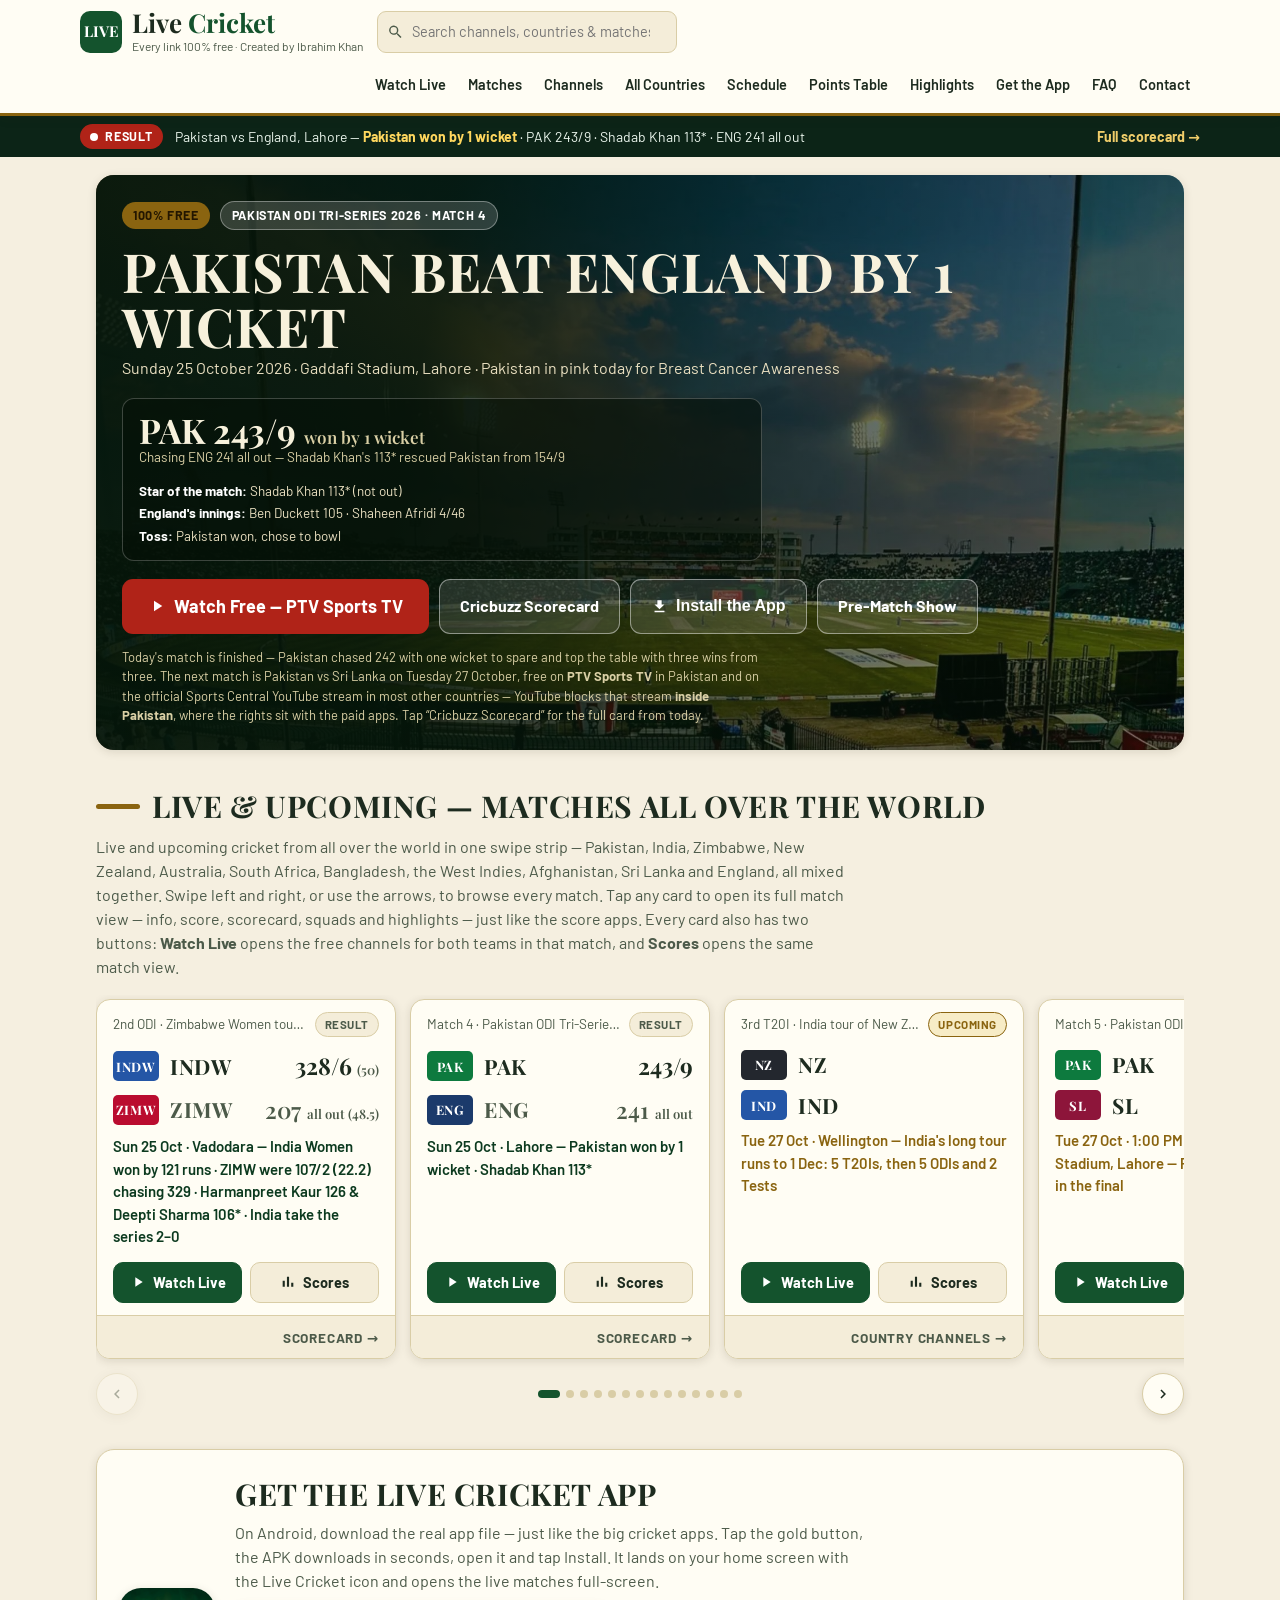
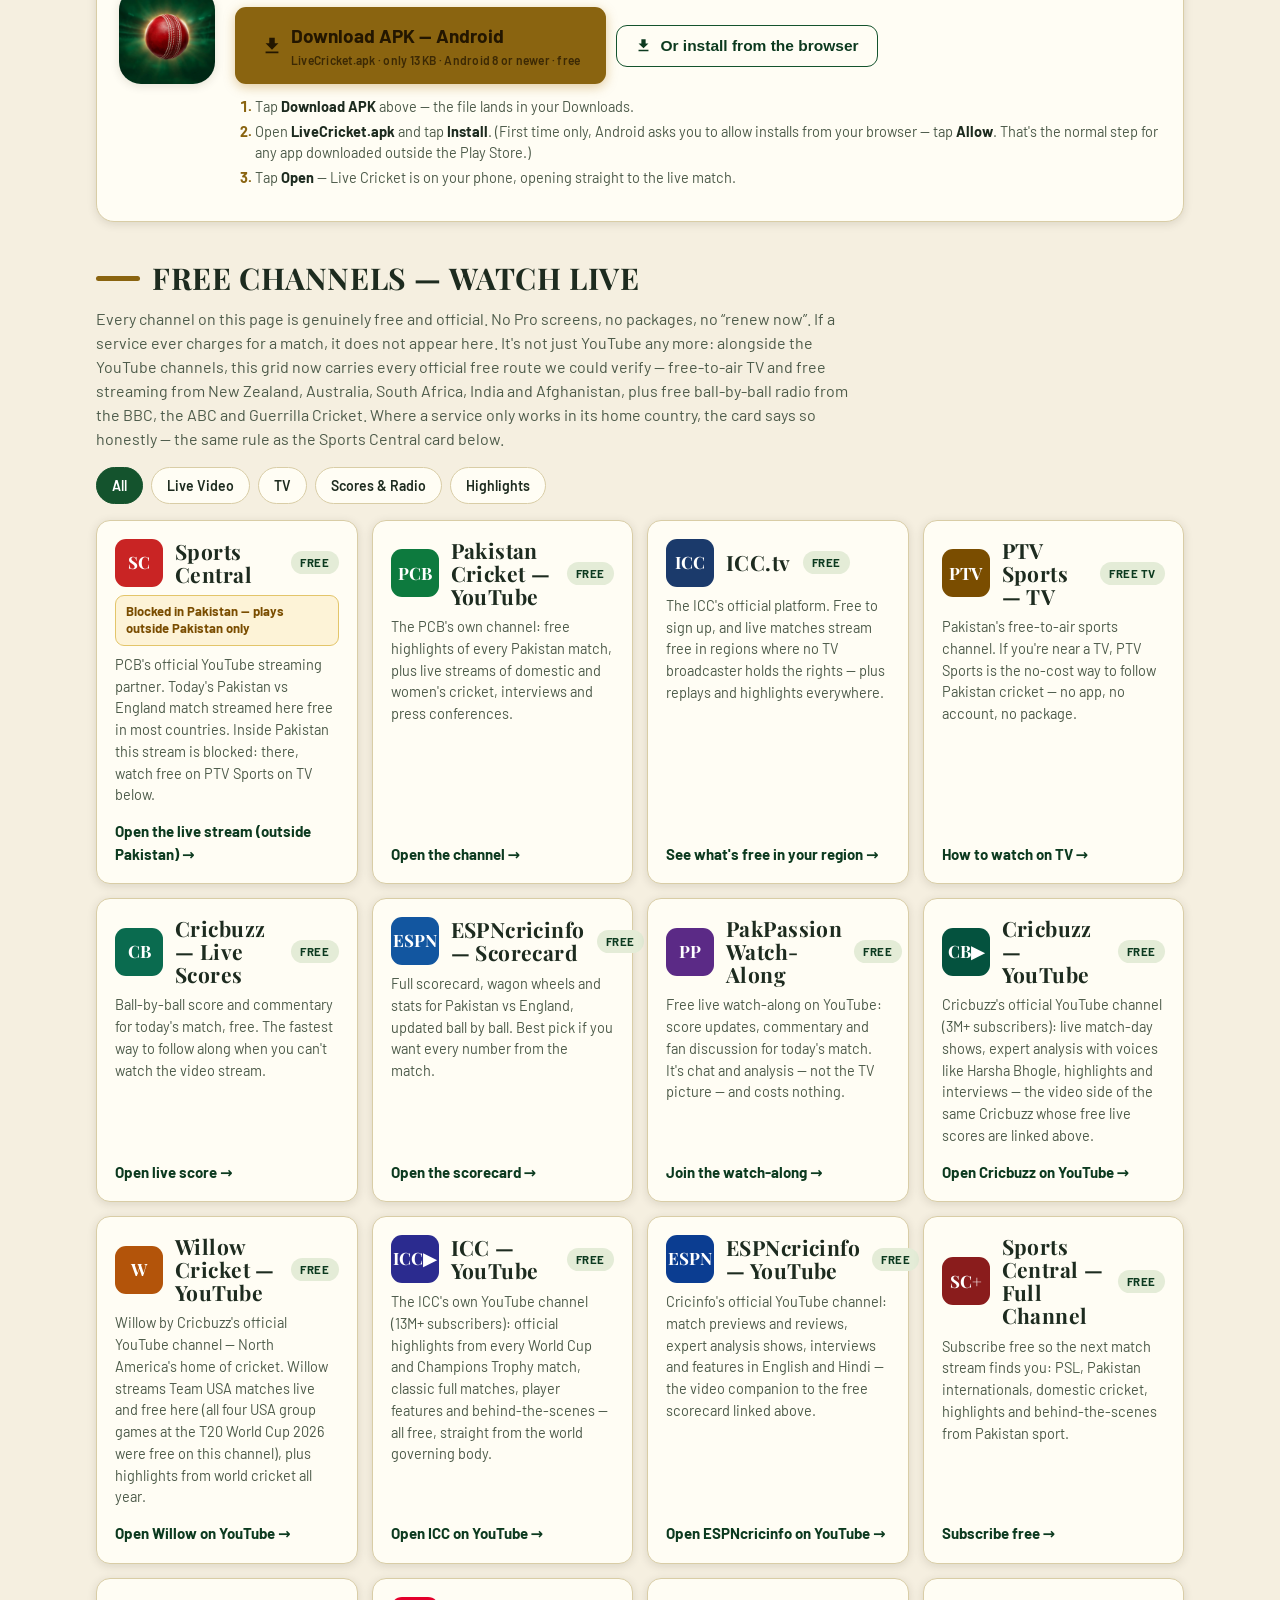
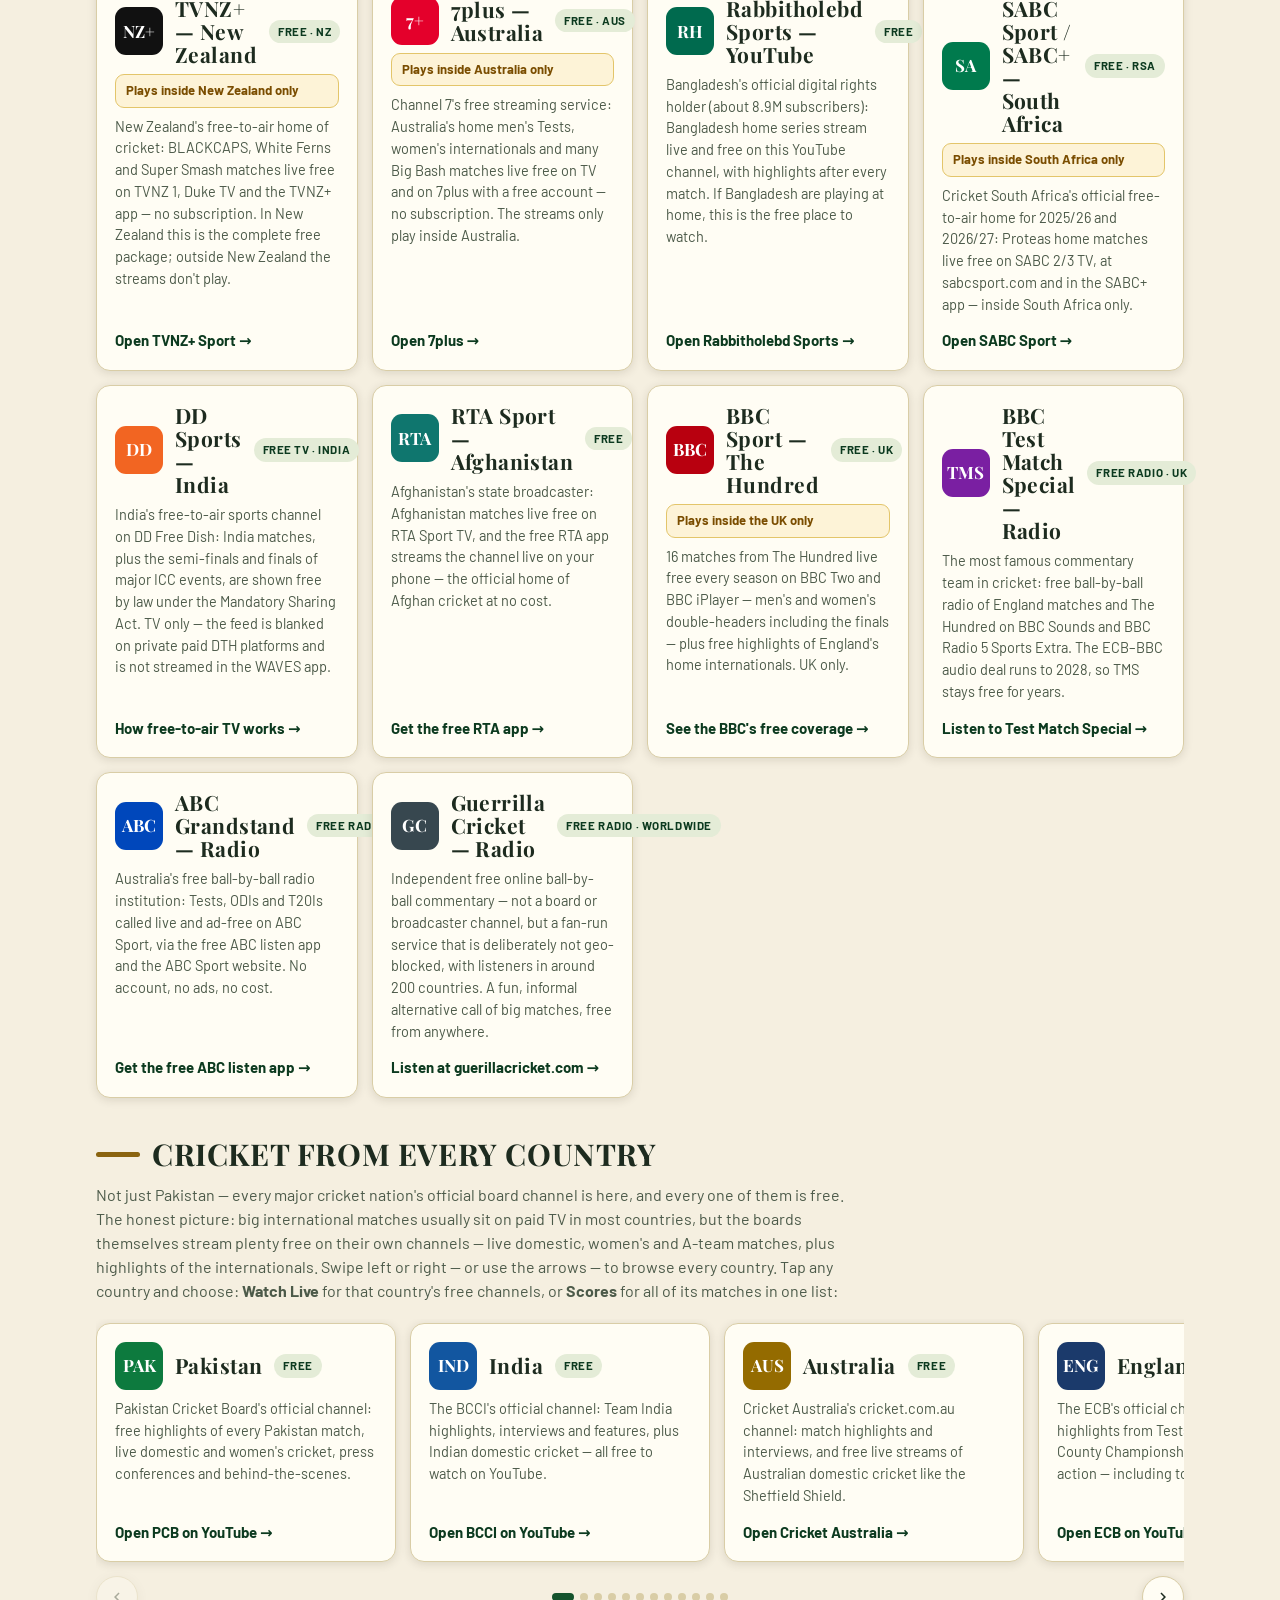
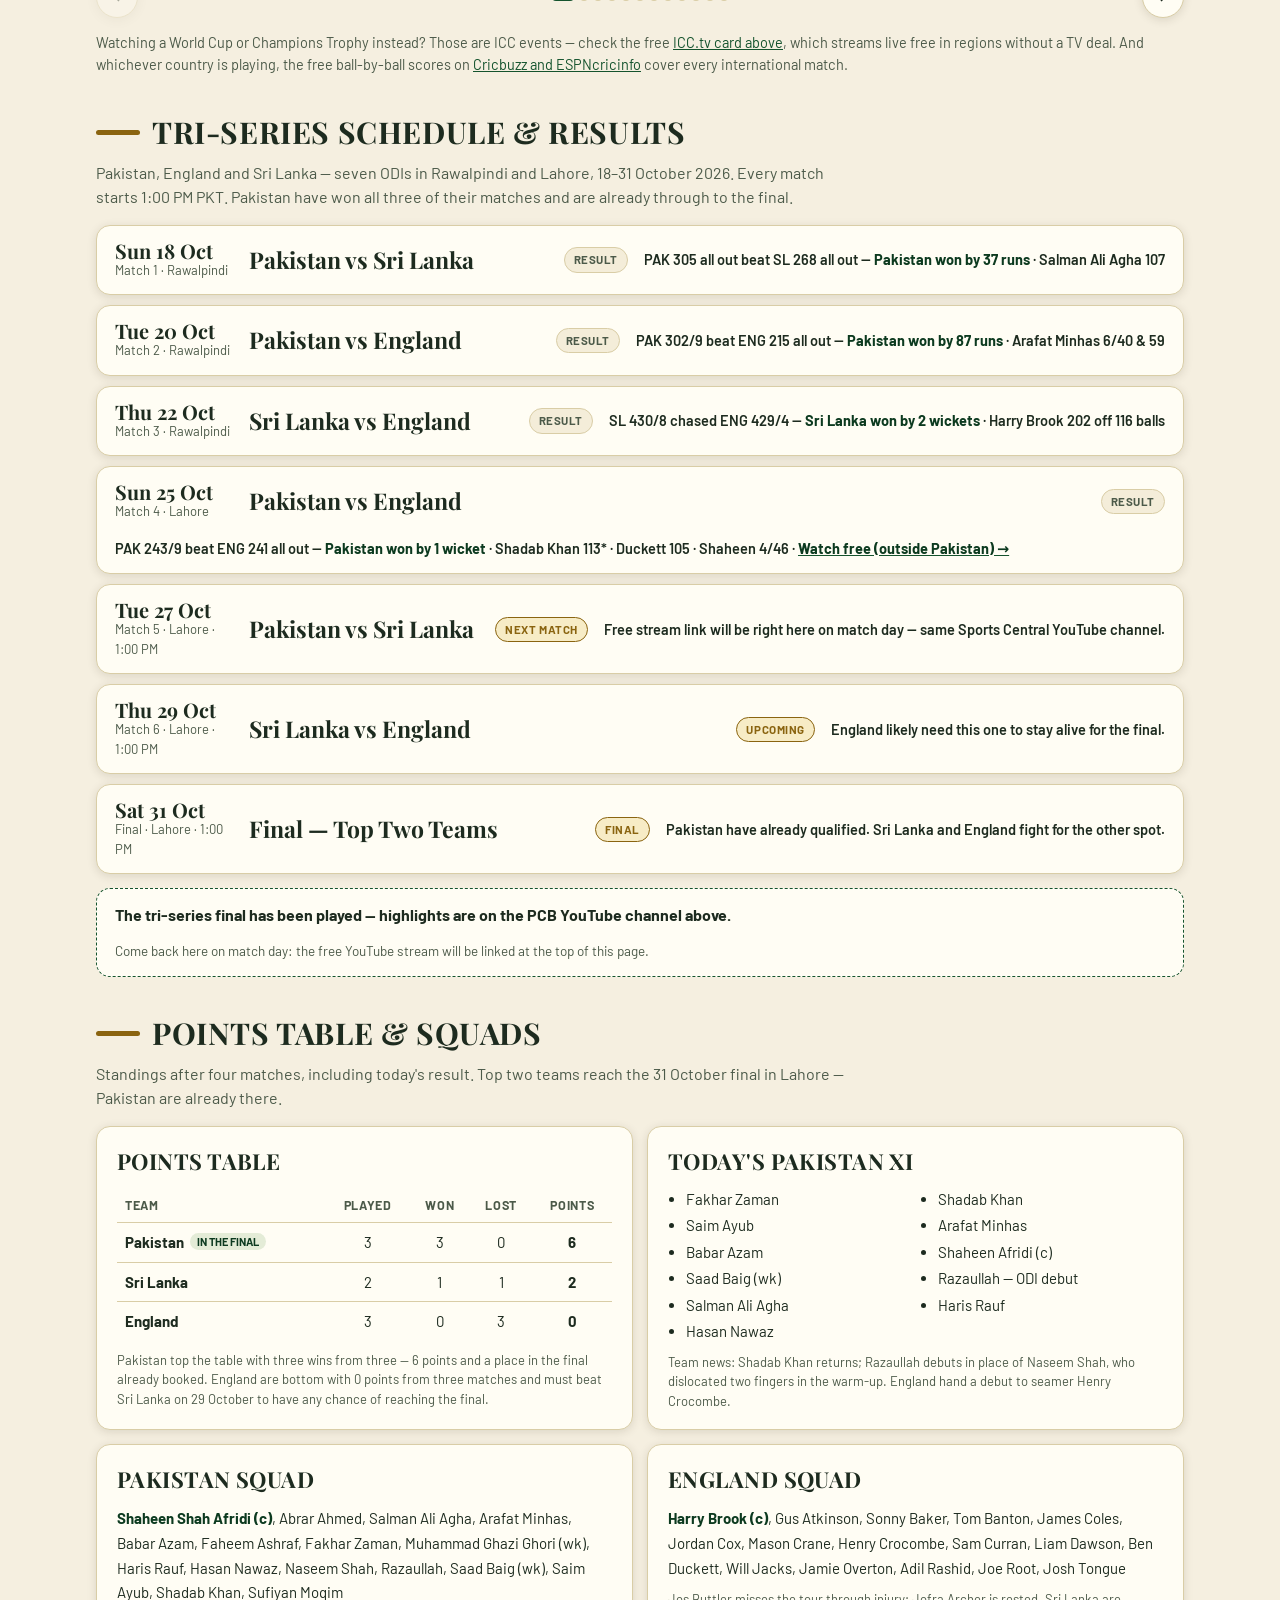
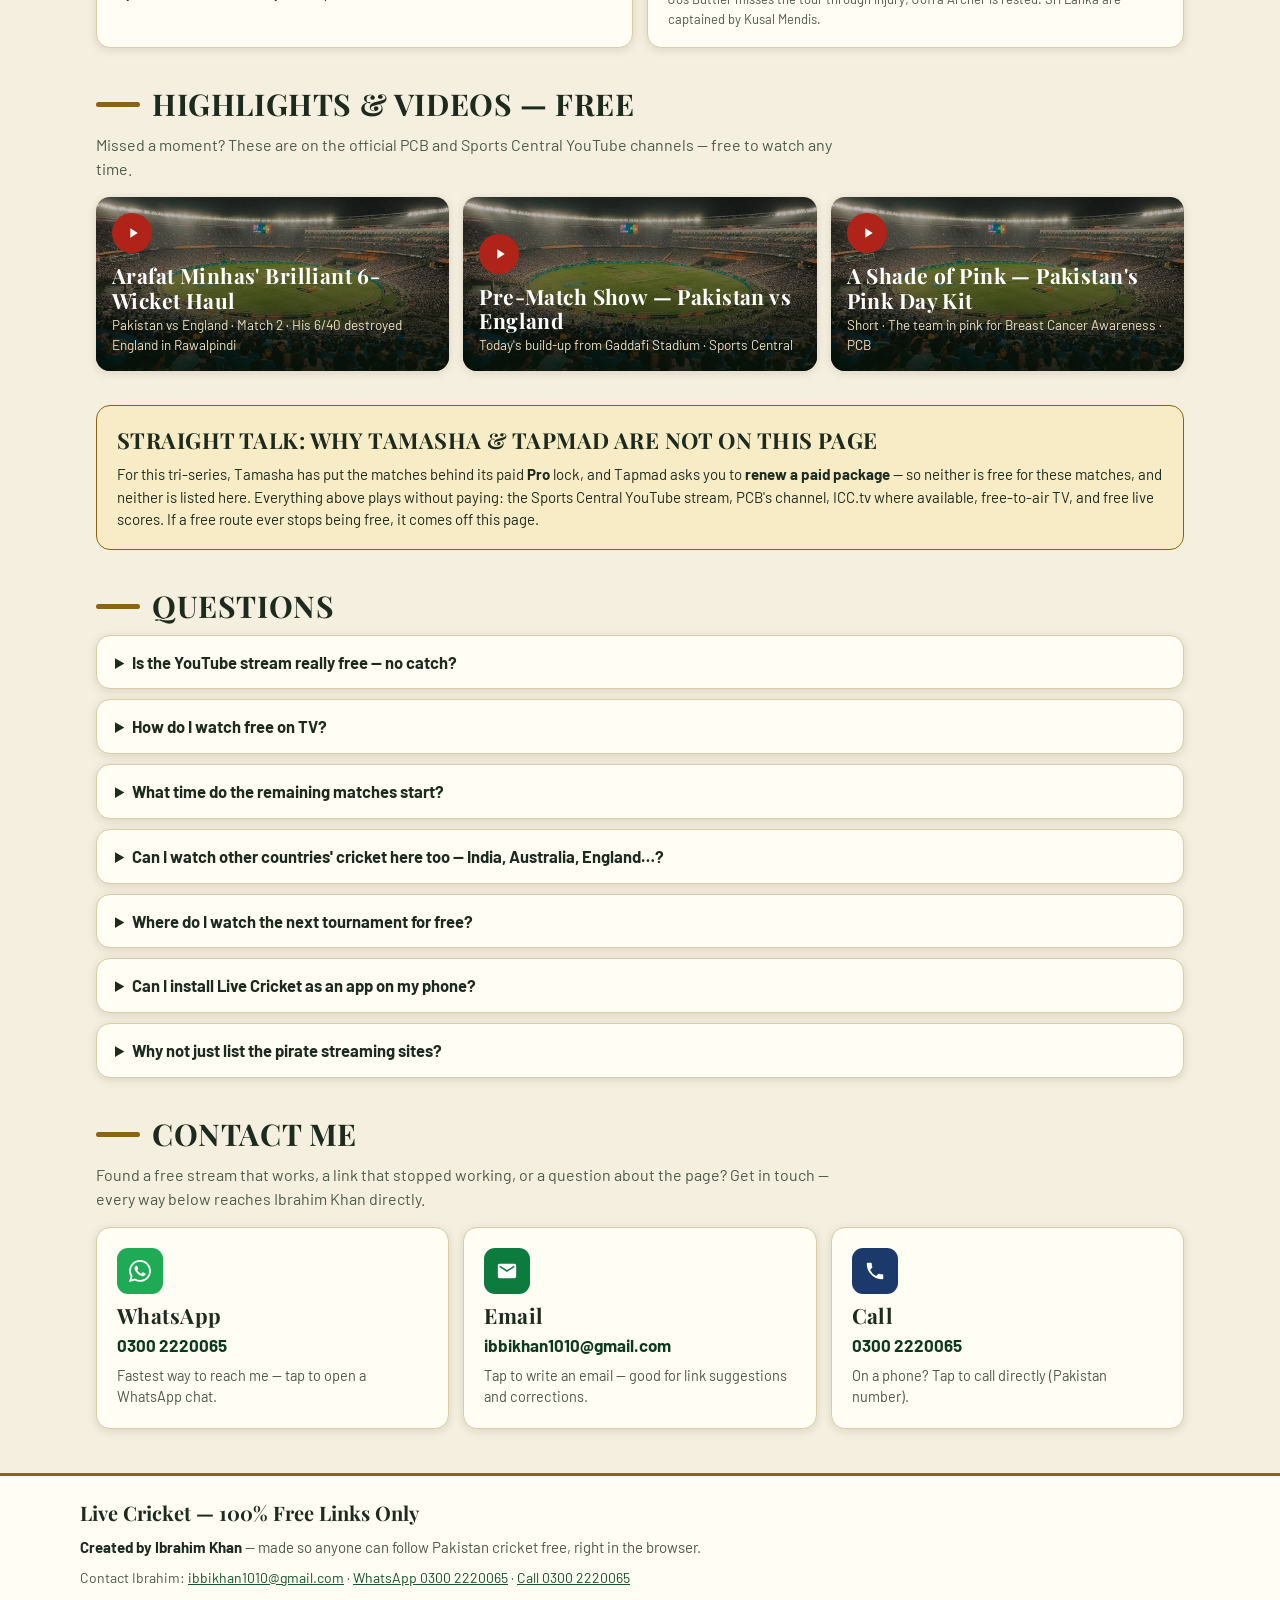
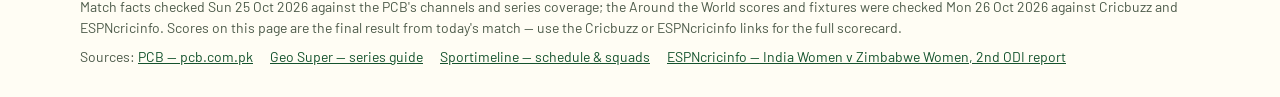
==== cricpk-style-free-cricket/index.html @ 0e11022e "Live Cricket: Watch Live + Scores buttons on every match card" ====
<!doctype html>
<html lang="en">
  <head>
    <meta charset="utf-8" />
    <meta name="viewport" content="width=device-width, initial-scale=1, viewport-fit=cover" />
    <meta name="color-scheme" content="light dark" />
    <meta name="description" content="Free cricket in your browser: today's Pakistan vs England live stream links, free channels for every cricket country, schedule, points table and squads — no paid apps, no Pro locks." />
    <meta property="og:title" content="Live Cricket — 100% Free Links" />
    <meta property="og:description" content="Pakistan beat England by 1 wicket: result, points table, free official stream links and highlights. Works in any browser." />
    <meta property="og:type" content="website" />
    <link rel="icon" href="[data-uri]" />
    <link rel="manifest" href="[data-uri]" />
    <meta name="theme-color" content="#14532d" />
    <meta name="mobile-web-app-capable" content="yes" />
    <meta name="apple-mobile-web-app-capable" content="yes" />
    <meta name="apple-mobile-web-app-status-bar-style" content="black-translucent" />
    <meta name="apple-mobile-web-app-title" content="Live Cricket" />
    <link rel="apple-touch-icon" href="[data-uri]" />
    <title>Live Cricket — Free Live Matches, Channels & Schedule</title>
    <script>
      /* Already inside the app? The Live Cricket APK is an Android WebView
         (its user agent carries the "; wv)" marker) and the browser install
         opens in standalone display mode. Either way the visitor already has
         the app, so flag it before first paint: the CSS below then never
         shows them the Download APK / Install options again. */
      (function () {
        var ua = window.navigator.userAgent || '';
        var standalone = (window.matchMedia && window.matchMedia('(display-mode: standalone)').matches) || window.navigator.standalone === true;
        if (standalone || /;\s*wv\)/.test(ua)) document.documentElement.classList.add('in-app');
      })();
    </script>
    <link rel="preconnect" href="https://fonts.googleapis.com" />
    <link rel="preconnect" href="https://fonts.gstatic.com" crossorigin />
    <link href="https://fonts.googleapis.com/css2?family=Playfair+Display:ital,wght@0,600;0,700;0,800;1,600&family=Barlow:wght@400;500;600;700&display=swap" rel="stylesheet" />
    <style>
      :root {
        color-scheme: light;
        --bg: #f5efe0;
        --bg2: #ede3cb;
        --surface: #fffdf4;
        --surface2: #f4edd9;
        --ink: #1d2b1f;
        --ink2: #4c5a49;
        --line: #d9cda6;
        --green: #14532d;
        --green-deep: #0c3a1f;
        --green-soft: #e4ecd7;
        --gold: #8a6410;
        --gold-soft: #f7ecc6;
        --red: #b02318;
        --red-soft: #f9e3dd;
        --hero-ink: #f7f1dc;
        --shadow: 0 2px 10px rgba(46, 38, 14, .13);
        --radius: 14px;
      }
      @media (prefers-color-scheme: dark) {
        :root {
          color-scheme: dark;
          --bg: #07130b;
          --bg2: #091a0f;
          --surface: #0f2317;
          --surface2: #14301e;
          --ink: #f0ead0;
          --ink2: #bcc3a2;
          --line: #2c4a32;
          --green: #58b06f;
          --green-deep: #3d8a52;
          --green-soft: #173a24;
          --gold: #e6bc45;
          --gold-soft: #3a2f10;
          --red: #ff7a6b;
          --red-soft: #3d1a14;
          --shadow: 0 2px 12px rgba(0, 0, 0, .45);
        }
      }
      * { box-sizing: border-box; }
      html { scroll-behavior: smooth; }
      @media (prefers-reduced-motion: reduce) {
        html { scroll-behavior: auto; }
        .live-dot { animation: none !important; }
      }
      body {
        margin: 0;
        background: var(--bg);
        color: var(--ink);
        font-family: "Barlow", system-ui, sans-serif;
        font-size: 16px;
        line-height: 1.5;
      }
      a { color: var(--green); }
      h1, h2, h3, .cond { font-family: "Playfair Display", Georgia, serif; letter-spacing: .02em; }
      .wrap { max-width: 1120px; margin: 0 auto; padding: 0 16px; }

      /* ---------- header ---------- */
      header.site {
        position: sticky; top: 0; z-index: 50;
        background: var(--surface);
        border-bottom: 3px solid var(--gold);
        box-shadow: var(--shadow);
      }
      .site-row { display: flex; align-items: center; gap: 14px; padding: 10px 0; flex-wrap: wrap; }
      .brand { display: flex; align-items: center; gap: 10px; text-decoration: none; color: var(--ink); }
      .brand-badge {
        width: 42px; height: 42px; border-radius: 10px; flex: none;
        background: var(--green); color: #fff;
        display: grid; place-items: center;
        font-family: "Playfair Display", Georgia, serif; font-weight: 700; font-size: 15px; line-height: 1;
        text-align: center;
      }
      .brand-name { font-family: "Playfair Display", Georgia, serif; font-weight: 700; font-size: 26px; line-height: 1; }
      .brand-name em { font-style: normal; color: var(--green); }
      .brand-tag { font-size: 12px; color: var(--ink2); line-height: 1.2; }
      nav.main { display: flex; gap: 2px; flex-wrap: wrap; margin-left: auto; }
      nav.main a {
        color: var(--ink); text-decoration: none; font-weight: 600; font-size: 14.5px;
        padding: 7px 10px; border-radius: 8px;
      }
      nav.main a:hover { background: var(--green-soft); color: var(--green-deep); }
      @media (prefers-color-scheme: dark) { nav.main a:hover { color: var(--green); } }
      .searchbox { position: relative; flex: 1 1 180px; max-width: 300px; }
      .searchbox input {
        width: 100%; padding: 9px 12px 9px 34px; border-radius: 9px;
        border: 1.5px solid var(--line); background: var(--surface2); color: var(--ink);
        font: inherit; font-size: 14.5px;
      }
      .searchbox input:focus { outline: 2px solid var(--green); outline-offset: 1px; }
      .searchbox svg { position: absolute; left: 10px; top: 50%; transform: translateY(-50%); width: 17px; height: 17px; fill: var(--ink2); }

      /* ---------- live ticker ---------- */
      .ticker { background: #0c2417; color: #eaf5ec; }
      @media (prefers-color-scheme: dark) { .ticker { background: #060d07; border-bottom: 1px solid var(--line); } }
      .ticker-row { display: flex; align-items: center; gap: 12px; padding: 8px 0; font-size: 14px; flex-wrap: wrap; }
      .live-pill {
        display: inline-flex; align-items: center; gap: 7px; flex: none;
        background: var(--red); color: #fff; font-weight: 700; font-size: 12.5px;
        padding: 3px 10px; border-radius: 999px; letter-spacing: .06em;
      }
      .live-dot { width: 8px; height: 8px; border-radius: 50%; background: #fff; animation: pulse 1.4s infinite; }
      @keyframes pulse { 0%, 100% { opacity: 1; } 50% { opacity: .25; } }
      .ticker strong { color: #ffd75e; font-weight: 700; }
      .ticker a { color: #f0cd6a; font-weight: 700; text-decoration: none; margin-left: auto; white-space: nowrap; }
      .ticker a:hover { text-decoration: underline; }

      /* ---------- hero match centre ---------- */
      .hero {
        margin-top: 18px; border-radius: 18px; overflow: hidden; position: relative;
        background: #0d2013 url("[data-uri]") center 38% / cover no-repeat;
        color: var(--hero-ink); box-shadow: var(--shadow);
      }
      .hero::before {
        content: ""; position: absolute; inset: 0;
        background: linear-gradient(100deg, rgba(5, 22, 10, .93) 30%, rgba(5, 22, 10, .62) 62%, rgba(5, 22, 10, .38));
      }
      .hero-in { position: relative; padding: 26px 26px 24px; }
      .hero-top { display: flex; gap: 10px; align-items: center; flex-wrap: wrap; }
      .chip {
        display: inline-flex; align-items: center; gap: 6px;
        font-size: 12.5px; font-weight: 700; letter-spacing: .05em; text-transform: uppercase;
        padding: 4px 11px; border-radius: 999px;
      }
      .chip-free { background: var(--gold); color: #231600; }
      .chip-series { background: rgba(255,255,255,.16); color: #fff; border: 1px solid rgba(255,255,255,.35); }
      .hero h1 { font-size: clamp(34px, 6vw, 54px); font-weight: 700; margin: 14px 0 2px; line-height: 1.02; text-transform: uppercase; }
      .hero-sub { color: #e9dfc0; font-size: 16px; margin: 0 0 18px; }
      .scoreboard {
        display: flex; gap: 14px; flex-wrap: wrap; align-items: stretch;
        background: rgba(4, 16, 7, .55); border: 1px solid rgba(255,255,255,.22);
        border-radius: 12px; padding: 14px 16px; max-width: 640px;
      }
      .score-main { font-family: "Playfair Display", Georgia, serif; font-size: 34px; font-weight: 700; line-height: 1; }
      .score-main small { font-size: 17px; color: #d9cfa5; font-weight: 600; }
      .score-meta { font-size: 13.5px; color: #e9dfc0; display: grid; gap: 2px; align-content: center; }
      .score-meta b { color: #fff; }
      .hero-actions { display: flex; gap: 10px; flex-wrap: wrap; margin-top: 18px; }
      .btn {
        display: inline-flex; align-items: center; gap: 8px;
        font-weight: 700; font-size: 16px; text-decoration: none;
        padding: 12px 20px; border-radius: 11px; border: 0; cursor: pointer;
      }
      .btn-watch { background: var(--red); color: #fff; font-size: 18px; padding: 14px 26px; }
      .btn-watch:hover { background: #a81c1c; }
      .btn-ghost { background: rgba(255,255,255,.12); color: #fff; border: 1.5px solid rgba(255,255,255,.45); }
      .btn-ghost:hover { background: rgba(255,255,255,.22); }
      .hero-note { margin: 14px 0 0; font-size: 13px; color: #d9cfa5; max-width: 640px; }

      /* ---------- install the app ---------- */
      .app-card {
        background: var(--surface); border: 1px solid var(--line); border-radius: 18px;
        box-shadow: var(--shadow); padding: 22px; display: flex; gap: 20px; align-items: center; flex-wrap: wrap;
      }
      .app-icon { width: 96px; height: 96px; border-radius: 22px; flex: none; box-shadow: var(--shadow); }
      .app-body { flex: 1 1 320px; min-width: 0; }
      .app-body h2 { font-size: 30px; font-weight: 700; margin: 0 0 4px; text-transform: uppercase; }
      .app-body p { margin: 0 0 14px; color: var(--ink2); max-width: 640px; }
      .btn-install { background: var(--green); color: #fff; font-size: 17px; }
      .btn-install:hover { background: var(--green-deep); }
      .app-actions { display: flex; gap: 10px; flex-wrap: wrap; align-items: center; }
      .btn-apk {
        background: var(--gold); color: #231600; font-size: 19px; padding: 15px 26px;
        box-shadow: 0 3px 12px rgba(168, 110, 0, .35);
      }
      .btn-apk:hover { background: #c07f00; }
      .btn-apk .apk-meta { display: block; font-size: 12px; font-weight: 600; letter-spacing: .02em; opacity: .75; }
      .apk-body .app-actions { margin-top: 2px; }
      .apk-steps { margin: 12px 0 0; padding-left: 20px; color: var(--ink2); font-size: 14.5px; display: grid; gap: 3px; }
      .apk-steps li::marker { color: var(--gold); font-weight: 700; }
      .apk-steps b { color: var(--ink); }
      .btn-apk-outline {
        background: transparent; color: var(--green-deep); border: 1.5px solid var(--green);
        font-size: 15.5px; padding: 11px 18px;
      }
      @media (prefers-color-scheme: dark) { .btn-apk-outline { color: var(--green); } }
      .btn-apk-outline:hover { background: var(--green-soft); }
      .app-hint { flex-basis: 100%; margin: 2px 0 0; font-size: 14.5px; color: var(--ink2); }
      .app-hint b { color: var(--ink); }

      /* ---------- already in the app: hide every download / install option ---------- */
      html.in-app #app,
      html.in-app [data-install-trigger],
      html.in-app nav.main a[href="#app"] { display: none !important; }

      /* ---------- sections ---------- */
      section.block { margin-top: 34px; }
      .sec-head { display: flex; align-items: baseline; gap: 12px; flex-wrap: wrap; margin-bottom: 6px; }
      .sec-head h2 { font-size: 30px; font-weight: 700; margin: 0; text-transform: uppercase; }
      .sec-head .bar { width: 44px; height: 5px; border-radius: 3px; background: var(--gold); align-self: center; }
      .sec-sub { color: var(--ink2); margin: 0 0 16px; max-width: 760px; }

      /* ---------- filter chips ---------- */
      .filters { display: flex; gap: 8px; flex-wrap: wrap; margin-bottom: 16px; }
      .fchip {
        font: inherit; font-weight: 600; font-size: 14px; cursor: pointer;
        padding: 7px 15px; border-radius: 999px;
        border: 1.5px solid var(--line); background: var(--surface); color: var(--ink);
      }
      .fchip[aria-pressed="true"] { background: var(--green); border-color: var(--green); color: #fff; }

      /* ---------- channel grid ---------- */
      .grid { display: grid; grid-template-columns: repeat(auto-fill, minmax(250px, 1fr)); gap: 14px; }
      .card {
        background: var(--surface); border: 1px solid var(--line); border-radius: var(--radius);
        padding: 18px; display: flex; flex-direction: column; gap: 8px; box-shadow: var(--shadow);
      }
      .card-top { display: flex; align-items: center; gap: 12px; }
      .logo-tile {
        width: 48px; height: 48px; border-radius: 11px; flex: none;
        display: grid; place-items: center; color: #fff;
        font-family: "Playfair Display", Georgia, serif; font-weight: 700; font-size: 17px;
      }
      .card h3 { margin: 0; font-size: 21px; font-weight: 700; line-height: 1.1; }
      .card p { margin: 0; color: var(--ink2); font-size: 14.5px; flex: 1; }
      .tag {
        font-size: 11.5px; font-weight: 700; letter-spacing: .05em; text-transform: uppercase;
        padding: 3px 9px; border-radius: 999px; white-space: nowrap;
      }
      .tag-free { background: var(--green-soft); color: var(--green-deep); }
      @media (prefers-color-scheme: dark) { .tag-free { color: var(--green); } }
      .tag-live { background: var(--red-soft); color: var(--red); }
      .blocked-note {
        display: block; font-size: 13px; font-weight: 700; line-height: 1.35;
        background: #fdf3d7; color: #7a4d00; border: 1px solid #e3c56a;
        border-radius: 9px; padding: 7px 10px;
      }
      @media (prefers-color-scheme: dark) {
        .blocked-note { background: #3a2c05; color: #f0cf7a; border-color: #7a5f16; }
      }
      #ptv-tv { scroll-margin-top: 96px; }
      .card .go {
        margin-top: 6px; display: inline-flex; align-items: center; gap: 7px;
        font-weight: 700; font-size: 15px; text-decoration: none; color: var(--green-deep);
      }
      @media (prefers-color-scheme: dark) { .card .go { color: var(--green); } }
      .card .go:hover { text-decoration: underline; }
      .no-results { display: none; color: var(--ink2); padding: 18px 4px; }

      /* ---------- country rail: swipe left / right ---------- */
      .rail {
        display: flex; gap: 14px; overflow-x: auto; scroll-snap-type: x mandatory;
        padding: 4px 2px 12px; scrollbar-width: thin; scrollbar-color: var(--green) transparent;
        -webkit-overflow-scrolling: touch;
      }
      .rail:focus-visible { outline: 2px solid var(--green); outline-offset: 2px; }
      .rail::-webkit-scrollbar { height: 6px; }
      .rail::-webkit-scrollbar-thumb { background: var(--green); border-radius: 3px; }
      .rail::-webkit-scrollbar-track { background: transparent; }
      .rail .card { flex: 0 0 min(300px, 84vw); scroll-snap-align: start; }
      .rail-nav { display: flex; align-items: center; justify-content: space-between; gap: 12px; margin-top: 2px; }
      .rail-btn {
        width: 42px; height: 42px; border-radius: 50%; border: 1.5px solid var(--line);
        background: var(--surface); color: var(--ink); cursor: pointer; display: grid; place-items: center;
        box-shadow: var(--shadow); flex: none; padding: 0;
      }
      .rail-btn:hover { border-color: var(--green); color: var(--green-deep); }
      @media (prefers-color-scheme: dark) { .rail-btn:hover { color: var(--green); } }
      .rail-btn svg { width: 18px; height: 18px; fill: currentColor; }
      .rail-btn:disabled { opacity: .35; cursor: default; }
      .rail-dots { display: flex; gap: 6px; flex-wrap: wrap; justify-content: center; }
      .rail-dot {
        width: 8px; height: 8px; border-radius: 99px; border: 0; padding: 0;
        background: var(--line); cursor: pointer; transition: width .2s ease, background .2s ease;
      }
      .rail-dot.active { background: var(--green); width: 22px; }
      @media (prefers-reduced-motion: reduce) { .rail-dot { transition: none; } }
      .rail-subhead { display: flex; align-items: center; gap: 10px; margin: 28px 0 2px; }
      .rail-subhead .bar { width: 30px; height: 4px; border-radius: 3px; background: var(--gold); flex: none; }
      .rail-subhead h3 { margin: 0; font-size: 23px; font-weight: 700; text-transform: uppercase; }
      .rail-sub { color: var(--ink2); margin: 0 0 10px; max-width: 760px; font-size: 15px; }

      /* ---------- match cards (score-app style, inside the swipe rail) ---------- */
      .mcard { padding: 0; overflow: hidden; gap: 0; }
      .mc-head { display: flex; align-items: center; gap: 8px; padding: 12px 16px 2px; }
      .mc-series { font-size: 13.5px; color: var(--ink2); white-space: nowrap; overflow: hidden; text-overflow: ellipsis; flex: 1; min-width: 0; }
      .mc-teams { display: grid; gap: 9px; padding: 10px 16px 2px; }
      .mc-row { display: flex; align-items: center; gap: 11px; }
      .mc-flag {
        width: 46px; height: 30px; border-radius: 5px; flex: none;
        display: grid; place-items: center; color: #fff;
        font-family: "Playfair Display", Georgia, serif; font-weight: 700; font-size: 13px; letter-spacing: .05em;
      }
      .mc-code { font-family: "Playfair Display", Georgia, serif; font-weight: 700; font-size: 21px; letter-spacing: .03em; }
      .mc-score { margin-left: auto; font-family: "Playfair Display", Georgia, serif; font-weight: 700; font-size: 23px; white-space: nowrap; }
      .mc-score small { font-size: 13px; font-weight: 600; color: var(--ink2); }
      .mc-row.dim { color: var(--ink2); }
      .mc-row.dim .mc-score { font-weight: 600; }
      .mcard .mc-status { padding: 6px 16px 12px; font-weight: 600; font-size: 15px; color: var(--green-deep); }
      @media (prefers-color-scheme: dark) { .mcard .mc-status { color: var(--green); } }
      .mcard .mc-status.soon { color: var(--gold); }
      .mc-foot { background: var(--surface2); border-top: 1px solid var(--line); padding: 9px 16px; text-align: right; }
      .mc-foot a { font-weight: 700; font-size: 13.5px; letter-spacing: .06em; text-transform: uppercase; text-decoration: none; color: var(--ink2); }
      .mc-foot a:hover { color: var(--green-deep); text-decoration: underline; }
      @media (prefers-color-scheme: dark) { .mc-foot a:hover { color: var(--green); } }

      /* match card buttons: Watch Live / Scores on every card */
      .mc-actions { display: flex; gap: 8px; padding: 2px 16px 12px; margin-top: auto; }
      .mc-btn {
        flex: 1; display: inline-flex; align-items: center; justify-content: center; gap: 7px;
        font: inherit; font-weight: 700; font-size: 14.5px; cursor: pointer;
        padding: 9px 8px; border-radius: 10px;
      }
      .mc-btn svg { width: 16px; height: 16px; fill: currentColor; flex: none; }
      .mc-btn-watch { background: var(--green); border: 1.5px solid var(--green); color: #fff; }
      .mc-btn-watch:hover { background: var(--green-deep); border-color: var(--green-deep); }
      .mc-btn-scores { background: var(--surface2); border: 1.5px solid var(--line); color: var(--ink); }
      .mc-btn-scores:hover { border-color: var(--green); color: var(--green-deep); }
      @media (prefers-color-scheme: dark) { .mc-btn-scores:hover { color: var(--green); } }

      /* match Watch Live view: channels grouped by country */
      .mw-group-head {
        display: flex; align-items: center; gap: 10px;
        font-family: "Playfair Display", Georgia, serif; font-size: 21px; font-weight: 700;
        margin: 20px 0 10px;
      }

      /* ---------- match detail: tap a card, open the full match view ---------- */
      .rail .mcard { cursor: pointer; }
      .md-backdrop {
        position: fixed; inset: 0; z-index: 200;
        background: rgba(4, 14, 7, .55);
        display: flex; align-items: stretch; justify-content: center;
      }
      .md-backdrop[hidden] { display: none; }
      .md-sheet {
        background: var(--bg); color: var(--ink);
        width: 100%; max-width: 620px; height: 100%;
        display: flex; flex-direction: column;
        box-shadow: 0 0 40px rgba(0, 0, 0, .35);
      }
      @media (min-width: 700px) {
        .md-backdrop { align-items: center; padding: 22px 12px; }
        .md-sheet { height: auto; max-height: 100%; border-radius: 16px; overflow: hidden; }
      }
      .md-head {
        background: var(--green); color: #fff; flex: none;
        display: flex; align-items: center; gap: 10px; padding: 12px 14px;
        border-bottom: 3px solid var(--gold);
      }
      .md-back {
        width: 40px; height: 40px; border-radius: 50%; border: 0; flex: none;
        background: rgba(255, 255, 255, .14); color: #fff; cursor: pointer;
        display: grid; place-items: center; padding: 0;
      }
      .md-back:hover { background: rgba(255, 255, 255, .28); }
      .md-back svg { width: 20px; height: 20px; fill: #fff; }
      .md-titlebox { flex: 1; min-width: 0; }
      .md-title { font-family: "Playfair Display", Georgia, serif; font-weight: 700; font-size: 26px; line-height: 1; letter-spacing: .03em; }
      .md-subtitle { font-size: 13px; color: rgba(255, 255, 255, .85); white-space: nowrap; overflow: hidden; text-overflow: ellipsis; }
      .md-head .tag { background: rgba(255, 255, 255, .18); color: #fff; border: 1px solid rgba(255, 255, 255, .4); }
      .md-tabs {
        flex: none; display: flex; background: var(--green); color: #fff;
        padding: 0 2px; overflow-x: auto; scrollbar-width: none;
      }
      .md-tabs::-webkit-scrollbar { display: none; }
      .md-tab {
        flex: 1 0 auto; background: none; border: 0; cursor: pointer;
        color: rgba(255, 255, 255, .72); font: inherit; font-weight: 600; font-size: 11.5px;
        text-transform: uppercase; letter-spacing: 0;
        padding: 11px 3px 9px; border-bottom: 3px solid transparent; text-align: center;
      }
      .md-tab[aria-selected="true"] { color: #fff; border-bottom-color: #fff; }
      .md-body { overflow-y: auto; padding: 18px 18px 30px; -webkit-overflow-scrolling: touch; }
      .md-score { display: grid; gap: 12px; }
      .md-srow { display: flex; align-items: center; gap: 12px; }
      .md-srow .mc-code { font-size: 26px; }
      .md-srow .mc-score { font-size: 30px; }
      .md-srow.dim { color: var(--ink2); }
      .md-srow.dim .mc-score { font-weight: 600; }
      .md-result { font-weight: 700; font-size: 17px; color: var(--green-deep); margin: 12px 0 0; }
      @media (prefers-color-scheme: dark) { .md-result { color: var(--green); } }
      .md-result.soon { color: var(--gold); }
      .md-note { color: var(--ink2); font-size: 15px; margin: 10px 0 0; }
      .md-h { font-size: 13px; font-weight: 700; letter-spacing: .07em; text-transform: uppercase; color: var(--ink2); margin: 22px 0 8px; }
      .md-potm { display: flex; align-items: center; gap: 14px; background: var(--surface); border: 1px solid var(--line); border-radius: 12px; padding: 12px 14px; }
      .md-avatar { width: 52px; height: 52px; border-radius: 50%; flex: none; background: var(--green); color: #fff; display: grid; place-items: center; font-family: "Playfair Display", Georgia, serif; font-weight: 700; font-size: 20px; }
      .md-potm-name { font-weight: 700; font-size: 18px; line-height: 1.15; }
      .md-potm-line { color: var(--ink2); font-size: 14.5px; }
      table.md-info { width: 100%; border-collapse: collapse; font-size: 15.5px; background: var(--surface); border: 1px solid var(--line); border-radius: 12px; }
      table.md-info td { padding: 10px 14px; border-bottom: 1px solid var(--line); vertical-align: top; }
      table.md-info tr:last-child td { border-bottom: 0; }
      table.md-info td.k { color: var(--ink2); width: 104px; }
      table.md-info td.v { font-weight: 600; }
      .md-actions { display: flex; gap: 8px; flex-wrap: wrap; margin-top: 18px; }
      .md-act {
        display: inline-flex; align-items: center; gap: 7px; cursor: pointer;
        font: inherit; font-weight: 700; font-size: 14.5px; text-decoration: none;
        padding: 10px 15px; border-radius: 10px;
        background: var(--surface); color: var(--ink); border: 1.5px solid var(--line);
      }
      .md-act:hover { border-color: var(--green); color: var(--green-deep); }
      @media (prefers-color-scheme: dark) { .md-act:hover { color: var(--green); } }
      .md-act.primary { background: var(--green); border-color: var(--green); color: #fff; }
      .md-act.primary:hover { background: var(--green-deep); color: #fff; }
      .md-inn { background: var(--surface); border: 1px solid var(--line); border-radius: 12px; padding: 13px 15px; margin-bottom: 10px; }
      .md-inn-note { color: var(--ink2); font-size: 14.5px; margin-top: 5px; }
      .md-xi { display: grid; grid-template-columns: 1fr 1fr; background: var(--surface); border: 1px solid var(--line); border-radius: 12px; overflow: hidden; }
      .md-xi-col { padding: 12px 14px; min-width: 0; }
      .md-xi-col + .md-xi-col { border-left: 1px solid var(--line); }
      .md-xi-head { display: flex; align-items: center; gap: 8px; font-family: "Playfair Display", Georgia, serif; font-weight: 700; font-size: 19px; margin-bottom: 8px; }
      .md-xi ul { list-style: none; margin: 0; padding: 0; display: grid; gap: 9px; }
      .md-xi li { font-size: 14.5px; line-height: 1.25; font-weight: 600; }
      .md-xi li span { display: block; font-weight: 400; color: var(--ink2); font-size: 12.5px; }
      .md-squad-list { columns: 2; column-gap: 22px; margin: 0; padding-left: 18px; font-size: 15px; }
      @media (max-width: 480px) { .md-squad-list { columns: 1; } }
      .md-squad-list li { break-inside: avoid; margin-bottom: 4px; }
      .md-hl { display: flex; align-items: center; gap: 13px; background: var(--surface); border: 1px solid var(--line); border-radius: 12px; padding: 12px 14px; text-decoration: none; color: var(--ink); margin-bottom: 10px; }
      .md-hl:hover { border-color: var(--green); }
      .md-hl .play { width: 38px; height: 38px; border-radius: 50%; background: var(--red); display: grid; place-items: center; flex: none; }
      .md-hl .play svg { width: 15px; height: 15px; fill: #fff; margin-left: 2px; }
      .md-hl-t { font-weight: 700; font-size: 16px; line-height: 1.2; }
      .md-hl-s { color: var(--ink2); font-size: 13.5px; }

      /* ---------- country matches panel ---------- */
      #countryGrid .card { cursor: pointer; }
      .ct-item {
        display: block; width: 100%; text-align: left; cursor: pointer;
        font: inherit; color: var(--ink);
        background: var(--surface); border: 1px solid var(--line); border-radius: 12px;
        padding: 13px 15px; margin-bottom: 12px;
      }
      .ct-item:hover { border-color: var(--green); }
      .ct-item-head { display: flex; align-items: center; gap: 8px; margin-bottom: 9px; }
      .ct-item-head .mc-series { font-size: 14.5px; }
      .ct-item .md-score { gap: 9px; }
      .ct-item .md-srow .mc-code { font-size: 22px; }
      .ct-item .md-srow .mc-score { font-size: 25px; }
      .ct-item-status { font-weight: 600; font-size: 14.5px; color: var(--green-deep); margin: 9px 0 0; }
      @media (prefers-color-scheme: dark) { .ct-item-status { color: var(--green); } }
      .ct-item-status.soon { color: var(--gold); }

      /* country panel: two choices — Watch Live / Scores */
      .ct-choices {
        flex: none; display: flex; gap: 10px;
        background: var(--surface); border-bottom: 1px solid var(--line);
        padding: 12px 14px;
      }
      .ct-choice {
        flex: 1; display: inline-flex; align-items: center; justify-content: center; gap: 8px;
        font: inherit; font-weight: 700; font-size: 16px; cursor: pointer;
        padding: 12px 10px; border-radius: 12px;
        background: var(--surface2); color: var(--ink); border: 1.5px solid var(--line);
      }
      .ct-choice svg { width: 19px; height: 19px; fill: currentColor; flex: none; }
      .ct-choice[aria-pressed="true"] { background: var(--green); border-color: var(--green); color: #fff; }
      .ct-choice:hover { border-color: var(--green); }
      .ct-choice[aria-pressed="true"]:hover { background: var(--green-deep); }
      .ct-chan {
        display: block; text-decoration: none; color: var(--ink);
        background: var(--surface); border: 1px solid var(--line); border-radius: 12px;
        padding: 13px 15px; margin-bottom: 12px;
      }
      .ct-chan:hover { border-color: var(--green); }
      .ct-chan .card-top { margin-bottom: 6px; }
      .ct-chan .logo-tile { width: 42px; height: 42px; font-size: 15px; border-radius: 10px; }
      .ct-chan h4 { margin: 0; font-size: 18.5px; font-weight: 700; line-height: 1.15; flex: 1; min-width: 0; }
      .ct-chan p { margin: 0 0 7px; color: var(--ink2); font-size: 14.5px; line-height: 1.45; }
      .ct-chan .blocked-note { margin-bottom: 7px; }
      .ct-chan .go {
        display: inline-flex; align-items: center; gap: 7px;
        font-weight: 700; font-size: 15px; color: var(--green-deep);
      }
      @media (prefers-color-scheme: dark) { .ct-chan .go { color: var(--green); } }

      /* ---------- fixtures ---------- */
      .fixtures { display: grid; gap: 10px; }
      .fixture {
        background: var(--surface); border: 1px solid var(--line); border-radius: var(--radius);
        padding: 14px 18px; display: flex; align-items: center; gap: 16px; flex-wrap: wrap;
        box-shadow: var(--shadow);
      }
      .fixture .when { flex: none; width: 118px; }
      .fixture .when .d { font-family: "Playfair Display", Georgia, serif; font-weight: 700; font-size: 20px; line-height: 1.05; }
      .fixture .when .t { font-size: 13px; color: var(--ink2); }
      .fixture .teams { font-family: "Playfair Display", Georgia, serif; font-weight: 700; font-size: 23px; flex: 1 1 220px; line-height: 1.15; }
      .fixture .venue { font-size: 13.5px; color: var(--ink2); width: 100%; margin-top: -8px; }
      .fixture .result { font-size: 14.5px; font-weight: 600; }
      .fixture .result b { color: var(--green-deep); }
      @media (prefers-color-scheme: dark) { .fixture .result b { color: var(--green); } }
      .badge-today { background: var(--red); color: #fff; }
      .badge-done { background: var(--surface2); color: var(--ink2); border: 1px solid var(--line); }
      .badge-next { background: var(--gold-soft); color: var(--gold); border: 1px solid var(--gold); }
      .countdown {
        margin-top: 14px; background: var(--surface); border: 1.5px dashed var(--green);
        border-radius: var(--radius); padding: 14px 18px;
        display: flex; align-items: center; gap: 14px; flex-wrap: wrap;
      }
      .countdown .cd-label { font-weight: 700; }
      .countdown .cd-time { font-family: "Playfair Display", Georgia, serif; font-size: 30px; font-weight: 700; color: var(--green-deep); letter-spacing: .03em; }
      @media (prefers-color-scheme: dark) { .countdown .cd-time { color: var(--green); } }

      /* ---------- two-col panels ---------- */
      .cols { display: grid; grid-template-columns: 1fr 1fr; gap: 14px; }
      @media (max-width: 760px) { .cols { grid-template-columns: 1fr; } }
      .panel { background: var(--surface); border: 1px solid var(--line); border-radius: var(--radius); padding: 18px 20px; box-shadow: var(--shadow); }
      .panel h3 { margin: 0 0 10px; font-size: 22px; font-weight: 700; text-transform: uppercase; }
      table.pts { width: 100%; border-collapse: collapse; font-size: 15px; }
      table.pts th, table.pts td { padding: 8px 8px; text-align: left; border-bottom: 1px solid var(--line); }
      table.pts th { font-size: 12.5px; text-transform: uppercase; letter-spacing: .05em; color: var(--ink2); }
      table.pts td.num, table.pts th.num { text-align: center; }
      table.pts tr:last-child td { border-bottom: 0; }
      .team-name { font-weight: 700; }
      .q-badge { font-size: 11px; font-weight: 700; background: var(--green-soft); color: var(--green-deep); padding: 2px 7px; border-radius: 99px; margin-left: 6px; vertical-align: 2px; }
      @media (prefers-color-scheme: dark) { .q-badge { color: var(--green); } }
      .panel p.note { font-size: 13px; color: var(--ink2); margin: 10px 0 0; }
      ul.clean { margin: 0; padding-left: 18px; display: grid; gap: 6px; font-size: 15px; }
      ul.clean li::marker { color: var(--green); }
      .xi-list { columns: 2; column-gap: 26px; font-size: 15px; margin: 0; padding-left: 18px; }
      @media (max-width: 520px) { .xi-list { columns: 1; } }
      .xi-list li { break-inside: avoid; margin-bottom: 4px; }
      .squad-names { font-size: 15px; line-height: 1.65; margin: 0; }
      .squad-names b { color: var(--green-deep); }
      @media (prefers-color-scheme: dark) { .squad-names b { color: var(--green); } }

      /* ---------- highlights ---------- */
      .hl-grid { display: grid; grid-template-columns: repeat(auto-fill, minmax(280px, 1fr)); gap: 14px; }
      .hl {
        border-radius: var(--radius); overflow: hidden; text-decoration: none; color: #fff;
        background: #10231a url("[data-uri]") center / cover no-repeat;
        min-height: 168px; display: flex; flex-direction: column; justify-content: flex-end;
        position: relative; box-shadow: var(--shadow);
      }
      .hl::before { content: ""; position: absolute; inset: 0; background: linear-gradient(180deg, rgba(6,18,9,.05), rgba(6,18,9,.88)); }
      .hl-in { position: relative; padding: 16px; }
      .hl .play {
        width: 40px; height: 40px; border-radius: 50%; background: var(--red);
        display: grid; place-items: center; margin-bottom: 10px;
      }
      .hl .play svg { width: 16px; height: 16px; fill: #fff; margin-left: 2px; }
      .hl h3 { margin: 0; font-size: 21px; font-weight: 700; line-height: 1.15; }
      .hl p { margin: 3px 0 0; font-size: 13.5px; color: #e9dfc0; }

      /* ---------- honesty note & faq ---------- */
      .honest {
        background: var(--gold-soft); border: 1.5px solid var(--gold); border-radius: var(--radius);
        padding: 18px 20px;
      }
      .honest h3 { margin: 0 0 6px; font-size: 22px; font-weight: 700; text-transform: uppercase; color: var(--ink); }
      .honest p { margin: 0; font-size: 15px; }
      details.faq {
        background: var(--surface); border: 1px solid var(--line); border-radius: var(--radius);
        padding: 14px 18px; margin-bottom: 10px; box-shadow: var(--shadow);
      }
      details.faq summary { font-weight: 700; font-size: 16.5px; cursor: pointer; }
      details.faq p { margin: 8px 0 2px; color: var(--ink2); font-size: 15px; }

      /* ---------- contact ---------- */
      .contact-grid { display: grid; grid-template-columns: repeat(auto-fit, minmax(240px, 1fr)); gap: 14px; }
      .contact-card {
        background: var(--surface); border: 1px solid var(--line); border-radius: var(--radius);
        padding: 20px; display: flex; flex-direction: column; gap: 6px; box-shadow: var(--shadow);
        text-decoration: none; color: var(--ink);
      }
      .contact-card:hover { border-color: var(--green); }
      .contact-card .cc-icon {
        width: 46px; height: 46px; border-radius: 11px; display: grid; place-items: center; margin-bottom: 4px;
      }
      .contact-card .cc-icon svg { width: 22px; height: 22px; fill: #fff; }
      .contact-card h3 { margin: 0; font-size: 21px; font-weight: 700; line-height: 1.1; }
      .contact-card .cc-value { font-size: 17px; font-weight: 700; color: var(--green-deep); word-break: break-all; }
      @media (prefers-color-scheme: dark) { .contact-card .cc-value { color: var(--green); } }
      .contact-card p { margin: 0; color: var(--ink2); font-size: 14.5px; }

      footer.site { margin-top: 44px; border-top: 3px solid var(--gold); background: var(--surface); }
      .foot-in { padding: 22px 0 30px; display: grid; gap: 8px; font-size: 14px; color: var(--ink2); }
      .foot-in .sources a { margin-right: 14px; }
      .foot-brand { font-family: "Playfair Display", Georgia, serif; font-weight: 700; font-size: 20px; color: var(--ink); }
    </style>
  </head>
  <body>
    <header class="site">
      <div class="wrap site-row">
        <a class="brand" href="#top">
          <span class="brand-badge">LIVE</span>
          <span>
            <span class="brand-name">Live <em>Cricket</em></span>
            <span class="brand-tag" style="display:block">Every link 100% free · Created by Ibrahim Khan</span>
          </span>
        </a>
        <div class="searchbox">
          <svg viewBox="0 0 24 24" aria-hidden="true"><path d="M15.5 14h-.79l-.28-.27a6.5 6.5 0 1 0-.7.7l.27.28v.79l5 4.99L20.49 19zm-6 0A4.5 4.5 0 1 1 14 9.5 4.5 4.5 0 0 1 9.5 14z"/></svg>
          <input id="search" type="search" placeholder="Search channels, countries &amp; matches…" aria-label="Search channels, countries and matches" />
        </div>
        <nav class="main" aria-label="Main">
          <a href="#live">Watch Live</a>
          <a href="#matches">Matches</a>
          <a href="#channels">Channels</a>
          <a href="#countries">All Countries</a>
          <a href="#schedule">Schedule</a>
          <a href="#table">Points Table</a>
          <a href="#highlights">Highlights</a>
          <a href="#app">Get the App</a>
          <a href="#faq">FAQ</a>
          <a href="#contact">Contact</a>
        </nav>
      </div>
    </header>

    <div class="ticker">
      <div class="wrap ticker-row">
        <span class="live-pill"><span class="live-dot"></span>RESULT</span>
        <span>Pakistan vs England, Lahore — <strong>Pakistan won by 1 wicket</strong> · PAK 243/9 · Shadab Khan 113* · ENG 241 all out</span>
        <a href="https://www.cricbuzz.com/live-cricket-scores/170733/pak-vs-eng-4th-match-pakistan-odi-tri-series-2026" target="_blank" rel="noopener">Full scorecard →</a>
      </div>
    </div>

    <main class="wrap" id="top">
      <!-- ============ HERO / MATCH CENTRE ============ -->
      <section class="hero" id="live" aria-label="Today's live match">
        <div class="hero-in">
          <div class="hero-top">
            <span class="chip chip-free">100% Free</span>
            <span class="chip chip-series">Pakistan ODI Tri-Series 2026 · Match 4</span>
          </div>
          <h1>Pakistan beat England by 1 Wicket</h1>
          <p class="hero-sub">Sunday 25 October 2026 · Gaddafi Stadium, Lahore · Pakistan in pink today for Breast Cancer Awareness</p>
          <div class="scoreboard">
            <div>
              <div class="score-main">PAK 243/9 <small>won by 1 wicket</small></div>
              <div style="font-size:13.5px;color:#d9cfa5">Chasing ENG 241 all out — Shadab Khan's 113* rescued Pakistan from 154/9</div>
            </div>
            <div class="score-meta">
              <span><b>Star of the match:</b> Shadab Khan 113* (not out)</span>
              <span><b>England's innings:</b> Ben Duckett 105 · Shaheen Afridi 4/46</span>
              <span><b>Toss:</b> Pakistan won, chose to bowl</span>
            </div>
          </div>
          <div class="hero-actions">
            <a class="btn btn-watch" href="#ptv-tv">
              <svg width="18" height="18" viewBox="0 0 24 24" fill="#fff" aria-hidden="true"><path d="M8 5v14l11-7z"/></svg>
              Watch Free — PTV Sports TV
            </a>
            <a class="btn btn-ghost" href="https://www.cricbuzz.com/live-cricket-scores/170733/pak-vs-eng-4th-match-pakistan-odi-tri-series-2026" target="_blank" rel="noopener">Cricbuzz Scorecard</a>
            <button class="btn btn-ghost" type="button" data-install-trigger>
              <svg width="17" height="17" viewBox="0 0 24 24" fill="#fff" aria-hidden="true"><path d="M19 9h-4V3H9v6H5l7 7 7-7zM5 18v2h14v-2H5z"/></svg>
              Install the App
            </button>
            <a class="btn btn-ghost" href="https://www.youtube.com/watch?v=jb818F1nwgI" target="_blank" rel="noopener">Pre-Match Show</a>
          </div>
          <p class="hero-note">Today's match is finished — Pakistan chased 242 with one wicket to spare and top the table with three wins from three. The next match is Pakistan vs Sri Lanka on Tuesday 27 October, free on <b>PTV Sports TV</b> in Pakistan and on the official Sports Central YouTube stream in most other countries — YouTube blocks that stream <b>inside Pakistan</b>, where the rights sit with the paid apps. Tap “Cricbuzz Scorecard” for the full card from today.</p>
        </div>
      </section>

      <!-- ============ MATCH CARDS — SWIPE ============ -->
      <section class="block" id="matches">
        <div class="sec-head"><span class="bar"></span><h2>Live &amp; Upcoming — Matches All Over the World</h2></div>
        <p class="sec-sub">Live and upcoming cricket from all over the world in one swipe strip — Pakistan, India, Zimbabwe, New Zealand, Australia, South Africa, Bangladesh, the West Indies, Afghanistan, Sri Lanka and England, all mixed together. Swipe left and right, or use the arrows, to browse every match. Tap any card to open its full match view — info, score, scorecard, squads and highlights — just like the score apps. Every card also has two buttons: <b>Watch Live</b> opens the free channels for both teams in that match, and <b>Scores</b> opens the same match view.</p>
        <div class="rail" id="matchRail" tabindex="0" aria-label="Live and upcoming matches all over the world — scroll left and right to browse">
          <article class="card mcard" data-mid="indw2" data-name="india women zimbabwe women 2nd odi vadodara result harmanpreet kaur deepti sharma world">
            <div class="mc-head">
              <span class="mc-series">2nd ODI · Zimbabwe Women tour of India, 2026</span>
              <span class="tag badge-done">Result</span>
            </div>
            <div class="mc-teams">
              <div class="mc-row"><span class="mc-flag" style="background:#2456a6">INDW</span><span class="mc-code">INDW</span><span class="mc-score">328/6 <small>(50)</small></span></div>
              <div class="mc-row dim"><span class="mc-flag" style="background:#ba0c2f">ZIMW</span><span class="mc-code">ZIMW</span><span class="mc-score">207 <small>all out (48.5)</small></span></div>
            </div>
            <p class="mc-status">Sun 25 Oct · Vadodara — India Women won by 121 runs · ZIMW were 107/2 (22.2) chasing 329 · Harmanpreet Kaur 126 &amp; Deepti Sharma 106* · India take the series 2–0</p>
            <div class="mc-foot"><a href="https://www.cricbuzz.com/live-cricket-scores/155562/2nd-odi-zimbabwe-women-tour-of-india-2026" target="_blank" rel="noopener">Scorecard →</a></div>
          </article>

          <article class="card mcard" data-mid="pakeng4" data-name="match 4 pakistan england lahore result shadab khan duckett">
            <div class="mc-head">
              <span class="mc-series">Match 4 · Pakistan ODI Tri-Series 2026</span>
              <span class="tag badge-done">Result</span>
            </div>
            <div class="mc-teams">
              <div class="mc-row"><span class="mc-flag" style="background:#0d7a3e">PAK</span><span class="mc-code">PAK</span><span class="mc-score">243/9</span></div>
              <div class="mc-row dim"><span class="mc-flag" style="background:#1b3a6b">ENG</span><span class="mc-code">ENG</span><span class="mc-score">241 <small>all out</small></span></div>
            </div>
            <p class="mc-status">Sun 25 Oct · Lahore — Pakistan won by 1 wicket · Shadab Khan 113*</p>
            <div class="mc-foot"><a href="https://www.cricbuzz.com/live-cricket-scores/170733/pak-vs-eng-4th-match-pakistan-odi-tri-series-2026" target="_blank" rel="noopener">Scorecard →</a></div>
          </article>

          <article class="card mcard" data-mid="nzind3" data-name="new zealand india 3rd t20i wellington upcoming world">
            <div class="mc-head">
              <span class="mc-series">3rd T20I · India tour of New Zealand 2026</span>
              <span class="tag badge-next">Upcoming</span>
            </div>
            <div class="mc-teams">
              <div class="mc-row"><span class="mc-flag" style="background:#23272e">NZ</span><span class="mc-code">NZ</span></div>
              <div class="mc-row"><span class="mc-flag" style="background:#2456a6">IND</span><span class="mc-code">IND</span></div>
            </div>
            <p class="mc-status soon">Tue 27 Oct · Wellington — India's long tour runs to 1 Dec: 5 T20Is, then 5 ODIs and 2 Tests</p>
            <div class="mc-foot"><a href="#countries">Country Channels →</a></div>
          </article>

          <article class="card mcard" data-mid="paksl5" data-name="match 5 pakistan sri lanka lahore next match">
            <div class="mc-head">
              <span class="mc-series">Match 5 · Pakistan ODI Tri-Series 2026</span>
              <span class="tag badge-next">Next Match</span>
            </div>
            <div class="mc-teams">
              <div class="mc-row"><span class="mc-flag" style="background:#0d7a3e">PAK</span><span class="mc-code">PAK</span></div>
              <div class="mc-row"><span class="mc-flag" style="background:#8d153a">SL</span><span class="mc-code">SL</span></div>
            </div>
            <p class="mc-status soon">Tue 27 Oct · 1:00 PM PKT · Gaddafi Stadium, Lahore — Pakistan are already in the final</p>
            <div class="mc-foot"><a href="#channels">Free Channels →</a></div>
          </article>

          <article class="card mcard" data-mid="rsa3" data-name="south africa australia 3rd test newlands cape town upcoming world">
            <div class="mc-head">
              <span class="mc-series">3rd Test · Australia tour of South Africa 2026</span>
              <span class="tag badge-next">Upcoming</span>
            </div>
            <div class="mc-teams">
              <div class="mc-row"><span class="mc-flag" style="background:#007749">RSA</span><span class="mc-code">RSA</span></div>
              <div class="mc-row"><span class="mc-flag" style="background:#b8860b">AUS</span><span class="mc-code">AUS</span></div>
            </div>
            <p class="mc-status soon">Tue 27 – Sat 31 Oct · Newlands, Cape Town — the third and final Test of Australia's tour</p>
            <div class="mc-foot"><a href="#countries">Country Channels →</a></div>
          </article>

          <article class="card mcard" data-mid="sleng3" data-name="match 3 sri lanka england rawalpindi result harry brook">
            <div class="mc-head">
              <span class="mc-series">Match 3 · Pakistan ODI Tri-Series 2026</span>
              <span class="tag badge-done">Result</span>
            </div>
            <div class="mc-teams">
              <div class="mc-row"><span class="mc-flag" style="background:#8d153a">SL</span><span class="mc-code">SL</span><span class="mc-score">430/8</span></div>
              <div class="mc-row dim"><span class="mc-flag" style="background:#1b3a6b">ENG</span><span class="mc-code">ENG</span><span class="mc-score">429/4</span></div>
            </div>
            <p class="mc-status">Thu 22 Oct · Rawalpindi — Sri Lanka won by 2 wickets · Harry Brook 202</p>
            <div class="mc-foot"><a href="#schedule">Schedule →</a></div>
          </article>

          <article class="card mcard" data-mid="indw3" data-name="india women zimbabwe women 3rd odi vadodara upcoming world">
            <div class="mc-head">
              <span class="mc-series">3rd ODI · Zimbabwe Women tour of India 2026</span>
              <span class="tag badge-next">Upcoming</span>
            </div>
            <div class="mc-teams">
              <div class="mc-row"><span class="mc-flag" style="background:#2456a6">INDW</span><span class="mc-code">INDW</span></div>
              <div class="mc-row"><span class="mc-flag" style="background:#ba0c2f">ZIMW</span><span class="mc-code">ZIMW</span></div>
            </div>
            <p class="mc-status soon">Wed 28 Oct · 2:00 PM IST (1:30 PM PKT) · BCA Stadium, Vadodara — India lead 2–0 and hunt a clean sweep in the final ODI</p>
            <div class="mc-foot"><a href="#channels">Free Channels →</a></div>
          </article>

          <article class="card mcard" data-mid="paksl1" data-name="match 1 pakistan sri lanka rawalpindi result salman ali agha">
            <div class="mc-head">
              <span class="mc-series">Match 1 · Pakistan ODI Tri-Series 2026</span>
              <span class="tag badge-done">Result</span>
            </div>
            <div class="mc-teams">
              <div class="mc-row"><span class="mc-flag" style="background:#0d7a3e">PAK</span><span class="mc-code">PAK</span><span class="mc-score">305 <small>all out</small></span></div>
              <div class="mc-row dim"><span class="mc-flag" style="background:#8d153a">SL</span><span class="mc-code">SL</span><span class="mc-score">268 <small>all out</small></span></div>
            </div>
            <p class="mc-status">Sun 18 Oct · Rawalpindi — Pakistan won by 37 runs · Salman Ali Agha 107</p>
            <div class="mc-foot"><a href="#schedule">Schedule →</a></div>
          </article>

          <article class="card mcard" data-mid="banwi1" data-name="bangladesh west indies 1st test dhaka upcoming world">
            <div class="mc-head">
              <span class="mc-series">1st Test · West Indies tour of Bangladesh 2026</span>
              <span class="tag badge-next">Upcoming</span>
            </div>
            <div class="mc-teams">
              <div class="mc-row"><span class="mc-flag" style="background:#006a4e">BAN</span><span class="mc-code">BAN</span></div>
              <div class="mc-row"><span class="mc-flag" style="background:#5e2590">WI</span><span class="mc-code">WI</span></div>
            </div>
            <p class="mc-status soon">Wed 28 Oct – Sun 1 Nov · Shere Bangla Stadium, Dhaka — the first of 2 Tests</p>
            <div class="mc-foot"><a href="#countries">Country Channels →</a></div>
          </article>

          <article class="card mcard" data-mid="pakeng2" data-name="match 2 pakistan england rawalpindi result arafat minhas">
            <div class="mc-head">
              <span class="mc-series">Match 2 · Pakistan ODI Tri-Series 2026</span>
              <span class="tag badge-done">Result</span>
            </div>
            <div class="mc-teams">
              <div class="mc-row"><span class="mc-flag" style="background:#0d7a3e">PAK</span><span class="mc-code">PAK</span><span class="mc-score">302/9</span></div>
              <div class="mc-row dim"><span class="mc-flag" style="background:#1b3a6b">ENG</span><span class="mc-code">ENG</span><span class="mc-score">215 <small>all out</small></span></div>
            </div>
            <p class="mc-status">Tue 20 Oct · Rawalpindi — Pakistan won by 87 runs · Arafat Minhas 6/40 &amp; 59</p>
            <div class="mc-foot"><a href="#schedule">Schedule →</a></div>
          </article>

          <article class="card mcard" data-mid="afgzim" data-name="afghanistan zimbabwe uae series tests t20i upcoming world">
            <div class="mc-head">
              <span class="mc-series">Afghanistan vs Zimbabwe · UAE Series</span>
              <span class="tag badge-next">Series</span>
            </div>
            <div class="mc-teams">
              <div class="mc-row"><span class="mc-flag" style="background:#0f766e">AFG</span><span class="mc-code">AFG</span></div>
              <div class="mc-row"><span class="mc-flag" style="background:#ba0c2f">ZIM</span><span class="mc-code">ZIM</span></div>
            </div>
            <p class="mc-status soon">Starts Tue 27 Oct · UAE — 2 Tests &amp; 3 T20Is between the two sides, running to 17 Nov</p>
            <div class="mc-foot"><a href="#countries">Country Channels →</a></div>
          </article>

          <article class="card mcard" data-mid="sleng6" data-name="match 6 sri lanka england lahore upcoming">
            <div class="mc-head">
              <span class="mc-series">Match 6 · Pakistan ODI Tri-Series 2026</span>
              <span class="tag badge-next">Upcoming</span>
            </div>
            <div class="mc-teams">
              <div class="mc-row"><span class="mc-flag" style="background:#8d153a">SL</span><span class="mc-code">SL</span></div>
              <div class="mc-row"><span class="mc-flag" style="background:#1b3a6b">ENG</span><span class="mc-code">ENG</span></div>
            </div>
            <p class="mc-status soon">Thu 29 Oct · 1:00 PM PKT · Lahore — England likely need this one to stay alive for the final</p>
            <div class="mc-foot"><a href="#schedule">Schedule →</a></div>
          </article>

          <article class="card mcard" data-mid="nzind4" data-name="new zealand india 4th t20i auckland eden park upcoming world">
            <div class="mc-head">
              <span class="mc-series">4th T20I · India tour of New Zealand 2026</span>
              <span class="tag badge-next">Upcoming</span>
            </div>
            <div class="mc-teams">
              <div class="mc-row"><span class="mc-flag" style="background:#23272e">NZ</span><span class="mc-code">NZ</span></div>
              <div class="mc-row"><span class="mc-flag" style="background:#2456a6">IND</span><span class="mc-code">IND</span></div>
            </div>
            <p class="mc-status soon">Fri 30 Oct · Eden Park, Auckland — the T20I series moves north before the ODIs begin</p>
            <div class="mc-foot"><a href="#countries">Country Channels →</a></div>
          </article>

          <article class="card mcard" data-mid="final" data-name="final lahore tri series pakistan qualified">
            <div class="mc-head">
              <span class="mc-series">Final · Pakistan ODI Tri-Series 2026</span>
              <span class="tag badge-next">Final</span>
            </div>
            <div class="mc-teams">
              <div class="mc-row"><span class="mc-flag" style="background:#0d7a3e">PAK</span><span class="mc-code">PAK</span></div>
              <div class="mc-row dim"><span class="mc-flag" style="background:#666666">TBC</span><span class="mc-code">Opponent TBC</span></div>
            </div>
            <p class="mc-status soon">Sat 31 Oct · 1:00 PM PKT · Lahore — Pakistan have qualified; Sri Lanka and England fight for the other spot</p>
            <div class="mc-foot"><a href="#table">Points Table →</a></div>
          </article>
        </div>
        <div class="rail-nav">
          <button class="rail-btn" type="button" id="matchPrev" aria-label="Scroll matches left"><svg viewBox="0 0 24 24" aria-hidden="true"><path d="M15.41 7.41 14 6l-6 6 6 6 1.41-1.41L10.83 12z"/></svg></button>
          <div class="rail-dots" id="matchDots" role="tablist" aria-label="Match position"></div>
          <button class="rail-btn" type="button" id="matchNext" aria-label="Scroll matches right"><svg viewBox="0 0 24 24" aria-hidden="true"><path d="M8.59 16.59 10 18l6-6-6-6-1.41 1.41L13.17 12z"/></svg></button>
        </div>
      </section>

      <!-- ============ GET THE APP ============ -->
      <section class="block" id="app">
        <div class="app-card">
          <img class="app-icon" src="[data-uri]" alt="Live Cricket app icon — a red cricket ball on green" width="96" height="96" />
          <div class="app-body apk-body">
            <h2>Get the Live Cricket App</h2>
            <p>On Android, download the real app file — just like the big cricket apps. Tap the gold button, the APK downloads in seconds, open it and tap Install. It lands on your home screen with the Live Cricket icon and opens the live matches full-screen.</p>
            <div class="app-actions">
              <a class="btn btn-apk" href="[data-uri]" download="LiveCricket.apk">
                <svg width="22" height="22" viewBox="0 0 24 24" fill="#231600" aria-hidden="true"><path d="M19 9h-4V3H9v6H5l7 7 7-7zM5 18v2h14v-2H5z"/></svg>
                <span>Download APK — Android<span class="apk-meta">LiveCricket.apk · only 13 KB · Android 8 or newer · free</span></span>
              </a>
              <button class="btn btn-apk-outline" type="button" id="installBtn" data-install-trigger>
                <svg width="17" height="17" viewBox="0 0 24 24" fill="currentColor" aria-hidden="true"><path d="M19 9h-4V3H9v6H5l7 7 7-7zM5 18v2h14v-2H5z"/></svg>
                Or install from the browser
              </button>
            </div>
            <ol class="apk-steps">
              <li>Tap <b>Download APK</b> above — the file lands in your Downloads.</li>
              <li>Open <b>LiveCricket.apk</b> and tap <b>Install</b>. (First time only, Android asks you to allow installs from your browser — tap <b>Allow</b>. That's the normal step for any app downloaded outside the Play Store.)</li>
              <li>Tap <b>Open</b> — Live Cricket is on your phone, opening straight to the live match.</li>
            </ol>
            <span id="installMsg" style="display:block;margin-top:10px;font-weight:600;font-size:15px" role="status"></span>
          </div>
          <p class="app-hint" id="installHint" hidden></p>
        </div>
      </section>

      <!-- ============ FREE CHANNELS ============ -->
      <section class="block" id="channels">
        <div class="sec-head"><span class="bar"></span><h2>Free Channels — Watch Live</h2></div>
        <p class="sec-sub">Every channel on this page is genuinely free and official. No Pro screens, no packages, no “renew now”. If a service ever charges for a match, it does not appear here. It's not just YouTube any more: alongside the YouTube channels, this grid now carries every official free route we could verify — free-to-air TV and free streaming from New Zealand, Australia, South Africa, India and Afghanistan, plus free ball-by-ball radio from the BBC, the ABC and Guerrilla Cricket. Where a service only works in its home country, the card says so honestly — the same rule as the Sports Central card below.</p>
        <div class="filters" role="group" aria-label="Filter channels">
          <button class="fchip" data-filter="all" aria-pressed="true">All</button>
          <button class="fchip" data-filter="live" aria-pressed="false">Live Video</button>
          <button class="fchip" data-filter="tv" aria-pressed="false">TV</button>
          <button class="fchip" data-filter="scores" aria-pressed="false">Scores &amp; Radio</button>
          <button class="fchip" data-filter="highlights" aria-pressed="false">Highlights</button>
        </div>
        <div class="grid" id="channelGrid">
          <article class="card" data-cat="live" data-name="sports central youtube live stream pcb">
            <div class="card-top">
              <span class="logo-tile" style="background:#c92424">SC</span>
              <h3>Sports Central</h3>
              <span class="tag tag-free">Free</span>
            </div>
            <span class="blocked-note">Blocked in Pakistan — plays outside Pakistan only</span>
            <p>PCB's official YouTube streaming partner. Today's Pakistan vs England match streamed here free in most countries. Inside Pakistan this stream is blocked: there, watch free on PTV Sports on TV below.</p>
            <a class="go" href="https://www.youtube.com/watch?v=Ni-4S8Dlm-A" target="_blank" rel="noopener">Open the live stream (outside Pakistan) →</a>
          </article>

          <article class="card" data-cat="live highlights" data-name="pakistan cricket pcb youtube highlights live domestic">
            <div class="card-top">
              <span class="logo-tile" style="background:#0d7a3e">PCB</span>
              <h3>Pakistan Cricket — YouTube</h3>
              <span class="tag tag-free">Free</span>
            </div>
            <p>The PCB's own channel: free highlights of every Pakistan match, plus live streams of domestic and women's cricket, interviews and press conferences.</p>
            <a class="go" href="https://bit.ly/SubscribePakistanCricket" target="_blank" rel="noopener">Open the channel →</a>
          </article>

          <article class="card" data-cat="live" data-name="icc tv icc.tv world cup free sign up">
            <div class="card-top">
              <span class="logo-tile" style="background:#1b3a6b">ICC</span>
              <h3>ICC.tv</h3>
              <span class="tag tag-free">Free</span>
            </div>
            <p>The ICC's official platform. Free to sign up, and live matches stream free in regions where no TV broadcaster holds the rights — plus replays and highlights everywhere.</p>
            <a class="go" href="https://www.icc-cricket.com/ICCtv/faqs" target="_blank" rel="noopener">See what's free in your region →</a>
          </article>

          <article class="card" id="ptv-tv" data-cat="tv" data-name="ptv sports tv free to air television pakistan">
            <div class="card-top">
              <span class="logo-tile" style="background:#7a4d00">PTV</span>
              <h3>PTV Sports — TV</h3>
              <span class="tag tag-free">Free TV</span>
            </div>
            <p>Pakistan's free-to-air sports channel. If you're near a TV, PTV Sports is the no-cost way to follow Pakistan cricket — no app, no account, no package.</p>
            <a class="go" href="#faq">How to watch on TV →</a>
          </article>

          <article class="card" data-cat="scores" data-name="cricbuzz live score ball by ball commentary">
            <div class="card-top">
              <span class="logo-tile" style="background:#0a6b4f">CB</span>
              <h3>Cricbuzz — Live Scores</h3>
              <span class="tag tag-free">Free</span>
            </div>
            <p>Ball-by-ball score and commentary for today's match, free. The fastest way to follow along when you can't watch the video stream.</p>
            <a class="go" href="https://www.cricbuzz.com/live-cricket-scores/170733/pak-vs-eng-4th-match-pakistan-odi-tri-series-2026" target="_blank" rel="noopener">Open live score →</a>
          </article>

          <article class="card" data-cat="scores" data-name="espncricinfo live score scorecard stats">
            <div class="card-top">
              <span class="logo-tile" style="background:#1256a0">ESPN</span>
              <h3>ESPNcricinfo — Scorecard</h3>
              <span class="tag tag-free">Free</span>
            </div>
            <p>Full scorecard, wagon wheels and stats for Pakistan vs England, updated ball by ball. Best pick if you want every number from the match.</p>
            <a class="go" href="https://www.cricinfo.com/series/pakistan-odi-tri-series-2026-27-1550706/pakistan-vs-england-4th-match-1550716/live-cricket-score" target="_blank" rel="noopener">Open the scorecard →</a>
          </article>

          <article class="card" data-cat="scores live" data-name="pakpassion watch along commentary youtube">
            <div class="card-top">
              <span class="logo-tile" style="background:#5b2a86">PP</span>
              <h3>PakPassion Watch-Along</h3>
              <span class="tag tag-free">Free</span>
            </div>
            <p>Free live watch-along on YouTube: score updates, commentary and fan discussion for today's match. It's chat and analysis — not the TV picture — and costs nothing.</p>
            <a class="go" href="https://www.youtube.com/watch?v=pw49Ywau4QI" target="_blank" rel="noopener">Join the watch-along →</a>
          </article>

          <article class="card" data-cat="live highlights" data-name="cricbuzz youtube channel live shows analysis harsha bhogle">
            <div class="card-top">
              <span class="logo-tile" style="background:#04523e">CB▶</span>
              <h3>Cricbuzz — YouTube</h3>
              <span class="tag tag-free">Free</span>
            </div>
            <p>Cricbuzz's official YouTube channel (3M+ subscribers): live match-day shows, expert analysis with voices like Harsha Bhogle, highlights and interviews — the video side of the same Cricbuzz whose free live scores are linked above.</p>
            <a class="go" href="https://www.youtube.com/@cricbuzz" target="_blank" rel="noopener">Open Cricbuzz on YouTube →</a>
          </article>

          <article class="card" data-cat="live highlights" data-name="willow cricket willow by cricbuzz youtube usa canada free usa matches">
            <div class="card-top">
              <span class="logo-tile" style="background:#b3540a">W</span>
              <h3>Willow Cricket — YouTube</h3>
              <span class="tag tag-free">Free</span>
            </div>
            <p>Willow by Cricbuzz's official YouTube channel — North America's home of cricket. Willow streams Team USA matches live and free here (all four USA group games at the T20 World Cup 2026 were free on this channel), plus highlights from world cricket all year.</p>
            <a class="go" href="https://www.youtube.com/@WillowCricket" target="_blank" rel="noopener">Open Willow on YouTube →</a>
          </article>

          <article class="card" data-cat="highlights" data-name="icc youtube channel world cup highlights classic matches">
            <div class="card-top">
              <span class="logo-tile" style="background:#2b2b8f">ICC▶</span>
              <h3>ICC — YouTube</h3>
              <span class="tag tag-free">Free</span>
            </div>
            <p>The ICC's own YouTube channel (13M+ subscribers): official highlights from every World Cup and Champions Trophy match, classic full matches, player features and behind-the-scenes — all free, straight from the world governing body.</p>
            <a class="go" href="https://www.youtube.com/@ICC" target="_blank" rel="noopener">Open ICC on YouTube →</a>
          </article>

          <article class="card" data-cat="highlights" data-name="espncricinfo youtube cricinfo channel analysis highlights shows">
            <div class="card-top">
              <span class="logo-tile" style="background:#0b3d91">ESPN</span>
              <h3>ESPNcricinfo — YouTube</h3>
              <span class="tag tag-free">Free</span>
            </div>
            <p>Cricinfo's official YouTube channel: match previews and reviews, expert analysis shows, interviews and features in English and Hindi — the video companion to the free scorecard linked above.</p>
            <a class="go" href="https://www.youtube.com/@cricinfo" target="_blank" rel="noopener">Open ESPNcricinfo on YouTube →</a>
          </article>

          <article class="card" data-cat="highlights live" data-name="sports central subscribe youtube channel highlights">
            <div class="card-top">
              <span class="logo-tile" style="background:#8a1c1c">SC+</span>
              <h3>Sports Central — Full Channel</h3>
              <span class="tag tag-free">Free</span>
            </div>
            <p>Subscribe free so the next match stream finds you: PSL, Pakistan internationals, domestic cricket, highlights and behind-the-scenes from Pakistan sport.</p>
            <a class="go" href="https://bit.ly/SubscribeSportsCentral" target="_blank" rel="noopener">Subscribe free →</a>
          </article>

          <article class="card" data-cat="live tv" data-name="tvnz plus new zealand blackcaps white ferns super smash free to air duke">
            <div class="card-top">
              <span class="logo-tile" style="background:#111111">NZ+</span>
              <h3>TVNZ+ — New Zealand</h3>
              <span class="tag tag-free">Free · NZ</span>
            </div>
            <span class="blocked-note">Plays inside New Zealand only</span>
            <p>New Zealand's free-to-air home of cricket: BLACKCAPS, White Ferns and Super Smash matches live free on TVNZ 1, Duke TV and the TVNZ+ app — no subscription. In New Zealand this is the complete free package; outside New Zealand the streams don't play.</p>
            <a class="go" href="https://www.tvnz.co.nz/sport" target="_blank" rel="noopener">Open TVNZ+ Sport →</a>
          </article>

          <article class="card" data-cat="live" data-name="7plus channel 7 australia tests big bash bbl women free account">
            <div class="card-top">
              <span class="logo-tile" style="background:#e4002b">7+</span>
              <h3>7plus — Australia</h3>
              <span class="tag tag-free">Free · AUS</span>
            </div>
            <span class="blocked-note">Plays inside Australia only</span>
            <p>Channel 7's free streaming service: Australia's home men's Tests, women's internationals and many Big Bash matches live free on TV and on 7plus with a free account — no subscription. The streams only play inside Australia.</p>
            <a class="go" href="https://7plus.com.au/" target="_blank" rel="noopener">Open 7plus →</a>
          </article>

          <article class="card" data-cat="live highlights" data-name="rabbitholebd sports youtube bangladesh live stream bcb">
            <div class="card-top">
              <span class="logo-tile" style="background:#006a4e">RH</span>
              <h3>Rabbitholebd Sports — YouTube</h3>
              <span class="tag tag-free">Free</span>
            </div>
            <p>Bangladesh's official digital rights holder (about 8.9M subscribers): Bangladesh home series stream live and free on this YouTube channel, with highlights after every match. If Bangladesh are playing at home, this is the free place to watch.</p>
            <a class="go" href="https://www.youtube.com/c/RabbitholebdSports/" target="_blank" rel="noopener">Open Rabbitholebd Sports →</a>
          </article>

          <article class="card" data-cat="live tv" data-name="sabc sport sabc plus south africa proteas free to air">
            <div class="card-top">
              <span class="logo-tile" style="background:#007a4d">SA</span>
              <h3>SABC Sport / SABC+ — South Africa</h3>
              <span class="tag tag-free">Free · RSA</span>
            </div>
            <span class="blocked-note">Plays inside South Africa only</span>
            <p>Cricket South Africa's official free-to-air home for 2025/26 and 2026/27: Proteas home matches live free on SABC 2/3 TV, at sabcsport.com and in the SABC+ app — inside South Africa only.</p>
            <a class="go" href="https://sabcsport.com/cricket/news/sabc-to-broadcast-proteas-men-and-women-inbound-tours" target="_blank" rel="noopener">Open SABC Sport →</a>
          </article>

          <article class="card" data-cat="tv" data-name="dd sports india free dish doordarshan free to air tv icc finals">
            <div class="card-top">
              <span class="logo-tile" style="background:#f26522">DD</span>
              <h3>DD Sports — India</h3>
              <span class="tag tag-free">Free TV · India</span>
            </div>
            <p>India's free-to-air sports channel on DD Free Dish: India matches, plus the semi-finals and finals of major ICC events, are shown free by law under the Mandatory Sharing Act. TV only — the feed is blanked on private paid DTH platforms and is not streamed in the WAVES app.</p>
            <a class="go" href="#faq">How free-to-air TV works →</a>
          </article>

          <article class="card" data-cat="live tv" data-name="rta sport afghanistan state broadcaster app live tv">
            <div class="card-top">
              <span class="logo-tile" style="background:#0f766e">RTA</span>
              <h3>RTA Sport — Afghanistan</h3>
              <span class="tag tag-free">Free</span>
            </div>
            <p>Afghanistan's state broadcaster: Afghanistan matches live free on RTA Sport TV, and the free RTA app streams the channel live on your phone — the official home of Afghan cricket at no cost.</p>
            <a class="go" href="https://play.google.com/store/apps/details?id=com.rta.media&amp;hl=en_IN" target="_blank" rel="noopener">Get the free RTA app →</a>
          </article>

          <article class="card" data-cat="live tv highlights" data-name="bbc sport the hundred bbc two iplayer uk free">
            <div class="card-top">
              <span class="logo-tile" style="background:#b8000f">BBC</span>
              <h3>BBC Sport — The Hundred</h3>
              <span class="tag tag-free">Free · UK</span>
            </div>
            <span class="blocked-note">Plays inside the UK only</span>
            <p>16 matches from The Hundred live free every season on BBC Two and BBC iPlayer — men's and women's double-headers including the finals — plus free highlights of England's home internationals. UK only.</p>
            <a class="go" href="https://www.ecb.co.uk/news/4257648" target="_blank" rel="noopener">See the BBC's free coverage →</a>
          </article>

          <article class="card" data-cat="scores" data-name="bbc test match special tms radio bbc sounds england commentary">
            <div class="card-top">
              <span class="logo-tile" style="background:#7a1fa2">TMS</span>
              <h3>BBC Test Match Special — Radio</h3>
              <span class="tag tag-free">Free Radio · UK</span>
            </div>
            <p>The most famous commentary team in cricket: free ball-by-ball radio of England matches and The Hundred on BBC Sounds and BBC Radio 5 Sports Extra. The ECB–BBC audio deal runs to 2028, so TMS stays free for years.</p>
            <a class="go" href="http://www.bbc.co.uk/programmes/p02nrsl2" target="_blank" rel="noopener">Listen to Test Match Special →</a>
          </article>

          <article class="card" data-cat="scores" data-name="abc grandstand abc sport radio listen app australia commentary ad free">
            <div class="card-top">
              <span class="logo-tile" style="background:#0047bb">ABC</span>
              <h3>ABC Grandstand — Radio</h3>
              <span class="tag tag-free">Free Radio</span>
            </div>
            <p>Australia's free ball-by-ball radio institution: Tests, ODIs and T20Is called live and ad-free on ABC Sport, via the free ABC listen app and the ABC Sport website. No account, no ads, no cost.</p>
            <a class="go" href="https://play.google.com/store/apps/details?id=com.thisisaim.abcradio&amp;hl=en_AU" target="_blank" rel="noopener">Get the free ABC listen app →</a>
          </article>

          <article class="card" data-cat="scores" data-name="guerrilla cricket independent radio commentary worldwide not geo blocked">
            <div class="card-top">
              <span class="logo-tile" style="background:#37474f">GC</span>
              <h3>Guerrilla Cricket — Radio</h3>
              <span class="tag tag-free">Free Radio · Worldwide</span>
            </div>
            <p>Independent free online ball-by-ball commentary — not a board or broadcaster channel, but a fan-run service that is deliberately not geo-blocked, with listeners in around 200 countries. A fun, informal alternative call of big matches, free from anywhere.</p>
            <a class="go" href="https://guerillacricket.com/" target="_blank" rel="noopener">Listen at guerillacricket.com →</a>
          </article>
        </div>
        <p class="no-results" id="noResults">No channel matches that search. Try “YouTube”, “TV” or “scores”.</p>
      </section>

      <!-- ============ CRICKET FROM EVERY COUNTRY ============ -->
      <section class="block" id="countries">
        <div class="sec-head"><span class="bar"></span><h2>Cricket From Every Country</h2></div>
        <p class="sec-sub">Not just Pakistan — every major cricket nation's official board channel is here, and every one of them is free. The honest picture: big international matches usually sit on paid TV in most countries, but the boards themselves stream plenty free on their own channels — live domestic, women's and A-team matches, plus highlights of the internationals. Swipe left or right — or use the arrows — to browse every country. Tap any country and choose: <b>Watch Live</b> for that country's free channels, or <b>Scores</b> for all of its matches in one list:</p>
        <div class="rail" id="countryGrid" tabindex="0" aria-label="Cricket countries — scroll left and right to browse">
          <article class="card" data-name="pakistan pcb men in green shaheens">
            <div class="card-top">
              <span class="logo-tile" style="background:#0d7a3e">PAK</span>
              <h3>Pakistan</h3>
              <span class="tag tag-free">Free</span>
            </div>
            <p>Pakistan Cricket Board's official channel: free highlights of every Pakistan match, live domestic and women's cricket, press conferences and behind-the-scenes.</p>
            <a class="go" href="https://bit.ly/SubscribePakistanCricket" target="_blank" rel="noopener">Open PCB on YouTube →</a>
          </article>

          <article class="card" data-name="india bcci team india kohli rohit">
            <div class="card-top">
              <span class="logo-tile" style="background:#1256a0">IND</span>
              <h3>India</h3>
              <span class="tag tag-free">Free</span>
            </div>
            <p>The BCCI's official channel: Team India highlights, interviews and features, plus Indian domestic cricket — all free to watch on YouTube.</p>
            <a class="go" href="https://www.youtube.com/channel/UCAqfuhLGIDCvrtp70YNRQYw" target="_blank" rel="noopener">Open BCCI on YouTube →</a>
          </article>

          <article class="card" data-name="australia cricket.com.au aussies ashes big bash">
            <div class="card-top">
              <span class="logo-tile" style="background:#946b00">AUS</span>
              <h3>Australia</h3>
              <span class="tag tag-free">Free</span>
            </div>
            <p>Cricket Australia's cricket.com.au channel: match highlights and interviews, and free live streams of Australian domestic cricket like the Sheffield Shield.</p>
            <a class="go" href="https://www.youtube.com/cricketcomau" target="_blank" rel="noopener">Open Cricket Australia →</a>
          </article>

          <article class="card" data-name="england ecb three lions county championship ashes">
            <div class="card-top">
              <span class="logo-tile" style="background:#1b3a6b">ENG</span>
              <h3>England</h3>
              <span class="tag tag-free">Free</span>
            </div>
            <p>The ECB's official channel: England highlights from Tests, ODIs and T20s, plus County Championship and Vitality Blast action — including today's visitors.</p>
            <a class="go" href="https://www.youtube.com/ecbcricket" target="_blank" rel="noopener">Open ECB on YouTube →</a>
          </article>

          <article class="card" data-name="south africa proteas csa">
            <div class="card-top">
              <span class="logo-tile" style="background:#0a6b3a">RSA</span>
              <h3>South Africa</h3>
              <span class="tag tag-free">Free</span>
            </div>
            <p>ProteasCricket — Cricket South Africa's official channel: Proteas highlights, women's matches and free live streams of South African domestic cricket.</p>
            <a class="go" href="https://www.youtube.com/channel/UC1xHJoiSXk4JGRlSG1XrjYg" target="_blank" rel="noopener">Open Proteas on YouTube →</a>
          </article>

          <article class="card" data-name="new zealand blackcaps nzc kiwis white ferns">
            <div class="card-top">
              <span class="logo-tile" style="background:#333333">NZL</span>
              <h3>New Zealand</h3>
              <span class="tag tag-free">Free</span>
            </div>
            <p>New Zealand Cricket's home for the BLACKCAPS and White Ferns: official live scorecards and news, with A-team and domestic matches streamed free on NZC's YouTube.</p>
            <a class="go" href="https://www.nzc.nz/international/blackcaps/" target="_blank" rel="noopener">Open BLACKCAPS home →</a>
          </article>

          <article class="card" data-name="sri lanka slc lions lanka premier league">
            <div class="card-top">
              <span class="logo-tile" style="background:#8d153a">SRI</span>
              <h3>Sri Lanka</h3>
              <span class="tag tag-free">Free</span>
            </div>
            <p>Sri Lanka Cricket's official channel — one of the best free ones: home series and domestic matches are regularly streamed live here, free, plus full highlights.</p>
            <a class="go" href="https://www.youtube.com/srilankacricket" target="_blank" rel="noopener">Open Sri Lanka Cricket →</a>
          </article>

          <article class="card" data-name="bangladesh bcb tigers shakib">
            <div class="card-top">
              <span class="logo-tile" style="background:#006a4e">BAN</span>
              <h3>Bangladesh</h3>
              <span class="tag tag-free">Free</span>
            </div>
            <p>“Bangladesh Cricket: The Tigers” — the BCB's official channel: live streams of domestic cricket like the NCL, Tigers highlights and player interviews, all free.</p>
            <a class="go" href="https://www.youtube.com/c/BangladeshCricketTheTigersOfficial" target="_blank" rel="noopener">Open BCB on YouTube →</a>
          </article>

          <article class="card" data-name="west indies windies caribbean cwi">
            <div class="card-top">
              <span class="logo-tile" style="background:#7b0041">WIN</span>
              <h3>West Indies</h3>
              <span class="tag tag-free">Free</span>
            </div>
            <p>Windies Cricket streams Caribbean cricket live and free: the West Indies Championship, the women's T20 Blaze and regional tournaments, plus international highlights.</p>
            <a class="go" href="https://www.youtube.com/@windiescricket" target="_blank" rel="noopener">Open Windies on YouTube →</a>
          </article>

          <article class="card" data-name="afghanistan acb rashid khan atalan">
            <div class="card-top">
              <span class="logo-tile" style="background:#1d4e89">AFG</span>
              <h3>Afghanistan</h3>
              <span class="tag tag-free">Free</span>
            </div>
            <p>The Afghanistan Cricket Board's official channel: Afghan Atalan highlights, live domestic cricket, training and press conferences — home of Rashid Khan's team.</p>
            <a class="go" href="https://bit.ly/AfghanistanCricketBoard" target="_blank" rel="noopener">Open ACB on YouTube →</a>
          </article>

          <article class="card" data-name="ireland cricket ireland wolves stirling">
            <div class="card-top">
              <span class="logo-tile" style="background:#169b62">IRE</span>
              <h3>Ireland</h3>
              <span class="tag tag-free">Free</span>
            </div>
            <p>Cricket Ireland Live streams Irish domestic and inter-provincial cricket free on YouTube, with national-team news, interviews and highlights.</p>
            <a class="go" href="https://www.youtube.com/CricketIrelandLive" target="_blank" rel="noopener">Open Cricket Ireland →</a>
          </article>

          <article class="card" data-name="zimbabwe zc chevrons harare">
            <div class="card-top">
              <span class="logo-tile" style="background:#c8102e">ZIM</span>
              <h3>Zimbabwe</h3>
              <span class="tag tag-free">Free</span>
            </div>
            <p>Zimbabwe Cricket's official channel: free live streams of the Pro50 Championship and Logan Cup, plus women's internationals and Chevrons highlights.</p>
            <a class="go" href="https://www.youtube.com/channel/UCe-5I6Hd1Oxy9xke1a_LIaQ" target="_blank" rel="noopener">Open Zimbabwe Cricket →</a>
          </article>
        </div>
        <div class="rail-nav">
          <button class="rail-btn" type="button" id="countryPrev" aria-label="Scroll countries left"><svg viewBox="0 0 24 24" aria-hidden="true"><path d="M15.41 7.41 14 6l-6 6 6 6 1.41-1.41L10.83 12z"/></svg></button>
          <div class="rail-dots" id="countryDots" role="tablist" aria-label="Country position"></div>
          <button class="rail-btn" type="button" id="countryNext" aria-label="Scroll countries right"><svg viewBox="0 0 24 24" aria-hidden="true"><path d="M8.59 16.59 10 18l6-6-6-6-1.41 1.41L13.17 12z"/></svg></button>
        </div>
        <p class="no-results" id="countryNoResults">No country matches that search. Try “India”, “Australia” or “Windies”.</p>
        <p style="color:var(--ink2);font-size:14.5px;margin:14px 0 0">Watching a World Cup or Champions Trophy instead? Those are ICC events — check the free <a href="#channels">ICC.tv card above</a>, which streams live free in regions without a TV deal. And whichever country is playing, the free ball-by-ball scores on <a href="#channels">Cricbuzz and ESPNcricinfo</a> cover every international match.</p>
      </section>

      <!-- ============ SCHEDULE ============ -->
      <section class="block" id="schedule">
        <div class="sec-head"><span class="bar"></span><h2>Tri-Series Schedule &amp; Results</h2></div>
        <p class="sec-sub">Pakistan, England and Sri Lanka — seven ODIs in Rawalpindi and Lahore, 18–31 October 2026. Every match starts 1:00 PM PKT. Pakistan have won all three of their matches and are already through to the final.</p>
        <div class="fixtures" id="fixtureList">
          <div class="fixture" data-name="pakistan sri lanka rawalpindi match 1">
            <div class="when"><div class="d">Sun 18 Oct</div><div class="t">Match 1 · Rawalpindi</div></div>
            <div class="teams">Pakistan vs Sri Lanka</div>
            <span class="tag badge-done">Result</span>
            <div class="result">PAK 305 all out beat SL 268 all out — <b>Pakistan won by 37 runs</b> · Salman Ali Agha 107</div>
          </div>
          <div class="fixture" data-name="pakistan england rawalpindi match 2">
            <div class="when"><div class="d">Tue 20 Oct</div><div class="t">Match 2 · Rawalpindi</div></div>
            <div class="teams">Pakistan vs England</div>
            <span class="tag badge-done">Result</span>
            <div class="result">PAK 302/9 beat ENG 215 all out — <b>Pakistan won by 87 runs</b> · Arafat Minhas 6/40 &amp; 59</div>
          </div>
          <div class="fixture" data-name="sri lanka england rawalpindi match 3">
            <div class="when"><div class="d">Thu 22 Oct</div><div class="t">Match 3 · Rawalpindi</div></div>
            <div class="teams">Sri Lanka vs England</div>
            <span class="tag badge-done">Result</span>
            <div class="result">SL 430/8 chased ENG 429/4 — <b>Sri Lanka won by 2 wickets</b> · Harry Brook 202 off 116 balls</div>
          </div>
          <div class="fixture" data-name="pakistan england lahore match 4 result shadab khan">
            <div class="when"><div class="d">Sun 25 Oct</div><div class="t">Match 4 · Lahore</div></div>
            <div class="teams">Pakistan vs England</div>
            <span class="tag badge-done">Result</span>
            <div class="result">PAK 243/9 beat ENG 241 all out — <b>Pakistan won by 1 wicket</b> · Shadab Khan 113* · Duckett 105 · Shaheen 4/46 · <a href="https://www.youtube.com/watch?v=Ni-4S8Dlm-A" target="_blank" rel="noopener"><b>Watch free (outside Pakistan) →</b></a></div>
          </div>
          <div class="fixture" data-name="pakistan sri lanka lahore match 5">
            <div class="when"><div class="d">Tue 27 Oct</div><div class="t">Match 5 · Lahore · 1:00 PM</div></div>
            <div class="teams">Pakistan vs Sri Lanka</div>
            <span class="tag badge-next">Next Match</span>
            <div class="result">Free stream link will be right here on match day — same Sports Central YouTube channel.</div>
          </div>
          <div class="fixture" data-name="sri lanka england lahore match 6">
            <div class="when"><div class="d">Thu 29 Oct</div><div class="t">Match 6 · Lahore · 1:00 PM</div></div>
            <div class="teams">Sri Lanka vs England</div>
            <span class="tag badge-next">Upcoming</span>
            <div class="result">England likely need this one to stay alive for the final.</div>
          </div>
          <div class="fixture" data-name="final lahore tri series">
            <div class="when"><div class="d">Sat 31 Oct</div><div class="t">Final · Lahore · 1:00 PM</div></div>
            <div class="teams">Final — Top Two Teams</div>
            <span class="tag badge-next">Final</span>
            <div class="result">Pakistan have already qualified. Sri Lanka and England fight for the other spot.</div>
          </div>
        </div>
        <div class="countdown" id="countdownBox">
          <span class="cd-label">Next match — Pakistan vs Sri Lanka, Tue 27 Oct, 1:00 PM PKT — starts in</span>
          <span class="cd-time" id="cdTime">--:--:--</span>
          <span style="font-size:13.5px;color:var(--ink2)">Come back here on match day: the free YouTube stream will be linked at the top of this page.</span>
        </div>
      </section>

      <!-- ============ POINTS TABLE + SQUADS ============ -->
      <section class="block" id="table">
        <div class="sec-head"><span class="bar"></span><h2>Points Table &amp; Squads</h2></div>
        <p class="sec-sub">Standings after four matches, including today's result. Top two teams reach the 31 October final in Lahore — Pakistan are already there.</p>
        <div class="cols">
          <div class="panel">
            <h3>Points Table</h3>
            <table class="pts">
              <thead><tr><th>Team</th><th class="num">Played</th><th class="num">Won</th><th class="num">Lost</th><th class="num">Points</th></tr></thead>
              <tbody>
                <tr><td class="team-name">Pakistan<span class="q-badge">IN THE FINAL</span></td><td class="num">3</td><td class="num">3</td><td class="num">0</td><td class="num"><b>6</b></td></tr>
                <tr><td class="team-name">Sri Lanka</td><td class="num">2</td><td class="num">1</td><td class="num">1</td><td class="num"><b>2</b></td></tr>
                <tr><td class="team-name">England</td><td class="num">3</td><td class="num">0</td><td class="num">3</td><td class="num"><b>0</b></td></tr>
              </tbody>
            </table>
            <p class="note">Pakistan top the table with three wins from three — 6 points and a place in the final already booked. England are bottom with 0 points from three matches and must beat Sri Lanka on 29 October to have any chance of reaching the final.</p>
          </div>
          <div class="panel">
            <h3>Today's Pakistan XI</h3>
            <ul class="xi-list">
              <li>Fakhar Zaman</li>
              <li>Saim Ayub</li>
              <li>Babar Azam</li>
              <li>Saad Baig (wk)</li>
              <li>Salman Ali Agha</li>
              <li>Hasan Nawaz</li>
              <li>Shadab Khan</li>
              <li>Arafat Minhas</li>
              <li>Shaheen Afridi (c)</li>
              <li>Razaullah — ODI debut</li>
              <li>Haris Rauf</li>
            </ul>
            <p class="note">Team news: Shadab Khan returns; Razaullah debuts in place of Naseem Shah, who dislocated two fingers in the warm-up. England hand a debut to seamer Henry Crocombe.</p>
          </div>
        </div>
        <div class="cols" style="margin-top:14px">
          <div class="panel">
            <h3>Pakistan Squad</h3>
            <p class="squad-names"><b>Shaheen Shah Afridi (c)</b>, Abrar Ahmed, Salman Ali Agha, Arafat Minhas, Babar Azam, Faheem Ashraf, Fakhar Zaman, Muhammad Ghazi Ghori (wk), Haris Rauf, Hasan Nawaz, Naseem Shah, Razaullah, Saad Baig (wk), Saim Ayub, Shadab Khan, Sufiyan Moqim</p>
          </div>
          <div class="panel">
            <h3>England Squad</h3>
            <p class="squad-names"><b>Harry Brook (c)</b>, Gus Atkinson, Sonny Baker, Tom Banton, James Coles, Jordan Cox, Mason Crane, Henry Crocombe, Sam Curran, Liam Dawson, Ben Duckett, Will Jacks, Jamie Overton, Adil Rashid, Joe Root, Josh Tongue</p>
            <p class="note">Jos Buttler misses the tour through injury; Jofra Archer is rested. Sri Lanka are captained by Kusal Mendis.</p>
          </div>
        </div>
      </section>

      <!-- ============ HIGHLIGHTS ============ -->
      <section class="block" id="highlights">
        <div class="sec-head"><span class="bar"></span><h2>Highlights &amp; Videos — Free</h2></div>
        <p class="sec-sub">Missed a moment? These are on the official PCB and Sports Central YouTube channels — free to watch any time.</p>
        <div class="hl-grid">
          <a class="hl" href="https://www.youtube.com/watch?v=WfJyQllWrRM" target="_blank" rel="noopener">
            <div class="hl-in">
              <span class="play"><svg viewBox="0 0 24 24"><path d="M8 5v14l11-7z"/></svg></span>
              <h3>Arafat Minhas' Brilliant 6-Wicket Haul</h3>
              <p>Pakistan vs England · Match 2 · His 6/40 destroyed England in Rawalpindi</p>
            </div>
          </a>
          <a class="hl" href="https://www.youtube.com/watch?v=jb818F1nwgI" target="_blank" rel="noopener">
            <div class="hl-in">
              <span class="play"><svg viewBox="0 0 24 24"><path d="M8 5v14l11-7z"/></svg></span>
              <h3>Pre-Match Show — Pakistan vs England</h3>
              <p>Today's build-up from Gaddafi Stadium · Sports Central</p>
            </div>
          </a>
          <a class="hl" href="https://www.youtube.com/shorts/PJVvR38dsWI" target="_blank" rel="noopener">
            <div class="hl-in">
              <span class="play"><svg viewBox="0 0 24 24"><path d="M8 5v14l11-7z"/></svg></span>
              <h3>A Shade of Pink — Pakistan's Pink Day Kit</h3>
              <p>Short · The team in pink for Breast Cancer Awareness · PCB</p>
            </div>
          </a>
        </div>
      </section>

      <!-- ============ HONEST NOTE ============ -->
      <section class="block">
        <div class="honest">
          <h3>Straight talk: why Tamasha &amp; Tapmad are NOT on this page</h3>
          <p>For this tri-series, Tamasha has put the matches behind its paid <b>Pro</b> lock, and Tapmad asks you to <b>renew a paid package</b> — so neither is free for these matches, and neither is listed here. Everything above plays without paying: the Sports Central YouTube stream, PCB's channel, ICC.tv where available, free-to-air TV, and free live scores. If a free route ever stops being free, it comes off this page.</p>
        </div>
      </section>

      <!-- ============ FAQ ============ -->
      <section class="block" id="faq">
        <div class="sec-head"><span class="bar"></span><h2>Questions</h2></div>
        <details class="faq">
          <summary>Is the YouTube stream really free — no catch?</summary>
          <p>Yes. Sports Central is the PCB's streaming partner and carries this series free on YouTube for viewers in regions where the paid apps hold no exclusive rights. You may see normal YouTube ads, but there is no subscription, no package and no payment screen. If YouTube ever shows the stream as blocked in your country, PTV Sports on TV and the free live scores above still cost nothing.</p>
        </details>
        <details class="faq">
          <summary>How do I watch free on TV?</summary>
          <p>Turn on PTV Sports — Pakistan's free-to-air sports channel, available on a normal TV antenna and basic cable. There is nothing to install and nothing to pay. For today's match online, the free Cricbuzz scorecard linked above has every ball — the Sports Central YouTube stream only plays outside Pakistan.</p>
        </details>
        <details class="faq">
          <summary>What time do the remaining matches start?</summary>
          <p>Every match in this tri-series starts at 1:00 PM Pakistan time, with the toss at 12:30 PM: Pakistan vs Sri Lanka on Tue 27 Oct, Sri Lanka vs England on Thu 29 Oct, and the final on Sat 31 Oct — all at Gaddafi Stadium, Lahore.</p>
        </details>
        <details class="faq">
          <summary>Can I watch other countries' cricket here too — India, Australia, England…?</summary>
          <p>Yes — the <a href="#countries">Cricket From Every Country</a> section above links all twelve major teams' official board channels: Pakistan, India, Australia, England, South Africa, New Zealand, Sri Lanka, Bangladesh, West Indies, Afghanistan, Ireland and Zimbabwe. They're all free: boards stream their domestic, women's and A-team matches live on them and post international highlights. Live internationals themselves are usually on paid TV in most countries — when a board or the ICC streams one free, it's on that country's channel or ICC.tv.</p>
        </details>
        <details class="faq">
          <summary>Where do I watch the next tournament for free?</summary>
          <p>The pattern is the same almost every series: check the PCB and Sports Central YouTube channels first for free streams and highlights, ICC.tv for ICC events (World Cups, Champions Trophy) in regions without a TV deal, and PTV Sports on TV. This page is rebuilt for each big series with the working free links.</p>
        </details>
        <details class="faq">
          <summary>Can I install Live Cricket as an app on my phone?</summary>
          <p>Yes — two ways, both free. On <b>Android</b>, tap <b>Download APK</b> in the <a href="#app">Get the App</a> section above: the real app file (13 KB, Android 8+) downloads straight to your phone; open it, tap Install, and the Live Cricket icon lands on your home screen. The first time, Android asks you to allow installs from your browser — that's the normal one-time step for any APK downloaded outside the Play Store. Prefer not to download a file? The same section's “install from the browser” button puts Live Cricket on your home screen without any file. On <b>iPhone</b> there is no APK — Apple only allows installing from Safari's Share button → “Add to Home Screen”. Either way the app opens this page full-screen from its own icon, and whenever the page updates, the app shows the newest version.</p>
        </details>
        <details class="faq">
          <summary>Why not just list the pirate streaming sites?</summary>
          <p>Those sites get shut down mid-match, bury the video under pop-ups, and some push risky downloads. Every link here is an official channel, so the stream stays up for the whole match — and it never asks for your card or a package.</p>
        </details>
      </section>

      <!-- ============ CONTACT ============ -->
      <section class="block" id="contact">
        <div class="sec-head"><span class="bar"></span><h2>Contact Me</h2></div>
        <p class="sec-sub">Found a free stream that works, a link that stopped working, or a question about the page? Get in touch — every way below reaches Ibrahim Khan directly.</p>
        <div class="contact-grid">
          <a class="contact-card" href="https://wa.me/923002220065?text=Hi%20Ibrahim%2C%20I%27m%20visiting%20your%20Live%20Cricket%20page%20and%20wanted%20to%20contact%20you." target="_blank" rel="noopener">
            <span class="cc-icon" style="background:#1faa55"><svg viewBox="0 0 24 24" aria-hidden="true"><path d="M17.47 14.38c-.3-.15-1.76-.87-2.03-.97-.27-.1-.47-.15-.67.15-.2.3-.77.96-.94 1.16-.17.2-.35.22-.65.07-.3-.15-1.26-.46-2.4-1.48-.88-.79-1.48-1.76-1.65-2.06-.17-.3-.02-.46.13-.61.13-.13.3-.35.45-.52.15-.17.2-.3.3-.5.1-.2.05-.37-.02-.52-.07-.15-.67-1.62-.92-2.22-.24-.58-.49-.5-.67-.51h-.57c-.2 0-.52.07-.8.37-.27.3-1.04 1.02-1.04 2.5 0 1.47 1.07 2.9 1.22 3.1.15.2 2.11 3.22 5.1 4.51.71.31 1.27.49 1.7.63.72.23 1.37.2 1.88.12.57-.09 1.76-.72 2.01-1.41.25-.7.25-1.29.17-1.41-.07-.12-.27-.2-.57-.35zM12.05 21.79h-.01a9.87 9.87 0 0 1-5.03-1.38l-.36-.21-3.74.98 1-3.65-.24-.37a9.83 9.83 0 0 1-1.51-5.26c0-5.45 4.44-9.88 9.9-9.88a9.82 9.82 0 0 1 9.88 9.89c0 5.45-4.44 9.88-9.89 9.88zm8.42-18.3A11.82 11.82 0 0 0 12.04 0C5.5 0 .16 5.34.16 11.9c0 2.1.55 4.14 1.59 5.95L.06 24l6.3-1.65a11.9 11.9 0 0 0 5.68 1.45h.01c6.55 0 11.89-5.34 11.89-11.9 0-3.18-1.24-6.16-3.47-8.41z"/></svg></span>
            <h3>WhatsApp</h3>
            <span class="cc-value">0300 2220065</span>
            <p>Fastest way to reach me — tap to open a WhatsApp chat.</p>
          </a>
          <a class="contact-card" href="mailto:ibbikhan1010@gmail.com?subject=Live%20Cricket%20page">
            <span class="cc-icon" style="background:#0d7a3e"><svg viewBox="0 0 24 24" aria-hidden="true"><path d="M20 4H4a2 2 0 0 0-2 2v12a2 2 0 0 0 2 2h16a2 2 0 0 0 2-2V6a2 2 0 0 0-2-2zm0 4-8 5-8-5V6l8 5 8-5z"/></svg></span>
            <h3>Email</h3>
            <span class="cc-value">ibbikhan1010@gmail.com</span>
            <p>Tap to write an email — good for link suggestions and corrections.</p>
          </a>
          <a class="contact-card" href="tel:+923002220065">
            <span class="cc-icon" style="background:#1b3a6b"><svg viewBox="0 0 24 24" aria-hidden="true"><path d="M6.62 10.79a15.05 15.05 0 0 0 6.59 6.59l2.2-2.2a1 1 0 0 1 1.02-.24 11.4 11.4 0 0 0 3.57.57 1 1 0 0 1 1 1V20a1 1 0 0 1-1 1A17 17 0 0 1 3 4a1 1 0 0 1 1-1h3.5a1 1 0 0 1 1 1c0 1.25.2 2.45.57 3.57a1 1 0 0 1-.25 1.02z"/></svg></span>
            <h3>Call</h3>
            <span class="cc-value">0300 2220065</span>
            <p>On a phone? Tap to call directly (Pakistan number).</p>
          </a>
        </div>
      </section>
    </main>

    <!-- ============ MATCH DETAIL — opens when a match card is tapped ============ -->
    <div class="md-backdrop" id="mdBackdrop" hidden>
      <div class="md-sheet" role="dialog" aria-modal="true" aria-labelledby="mdTitle">
        <div class="md-head">
          <button class="md-back" type="button" id="mdBack" aria-label="Back to all matches"><svg viewBox="0 0 24 24" aria-hidden="true"><path d="M20 11H7.83l5.59-5.59L12 4l-8 8 8 8 1.41-1.41L7.83 13H20v-2z"/></svg></button>
          <div class="md-titlebox">
            <div class="md-title" id="mdTitle">Match</div>
            <div class="md-subtitle" id="mdSub"></div>
          </div>
          <span class="tag" id="mdTag"></span>
        </div>
        <div class="md-tabs" role="tablist" aria-label="Match sections">
          <button class="md-tab" type="button" role="tab" data-tab="info" aria-selected="false">Info</button>
          <button class="md-tab" type="button" role="tab" data-tab="live" aria-selected="true">Live</button>
          <button class="md-tab" type="button" role="tab" data-tab="scorecard" aria-selected="false">Scorecard</button>
          <button class="md-tab" type="button" role="tab" data-tab="squads" aria-selected="false">Squads</button>
          <button class="md-tab" type="button" role="tab" data-tab="overs" aria-selected="false">Overs</button>
          <button class="md-tab" type="button" role="tab" data-tab="highlights" aria-selected="false">Highlights</button>
        </div>
        <div class="md-body" id="mdBody"></div>
      </div>
    </div>

    <!-- ============ COUNTRY MATCHES — opens when a country card is tapped ============ -->
    <div class="md-backdrop" id="ctBackdrop" hidden>
      <div class="md-sheet" role="dialog" aria-modal="true" aria-labelledby="ctTitle">
        <div class="md-head">
          <button class="md-back" type="button" id="ctBack" aria-label="Back to all matches"><svg viewBox="0 0 24 24" aria-hidden="true"><path d="M20 11H7.83l5.59-5.59L12 4l-8 8 8 8 1.41-1.41L7.83 13H20v-2z"/></svg></button>
          <div class="md-titlebox">
            <div class="md-title" id="ctTitle">Country Matches</div>
            <div class="md-subtitle" id="ctSub"></div>
          </div>
        </div>
        <div class="ct-choices" role="group" aria-label="What do you want to see?">
          <button class="ct-choice" type="button" id="ctChoiceWatch" aria-pressed="false"><svg viewBox="0 0 24 24" aria-hidden="true"><path d="M8 5v14l11-7z"/></svg>Watch Live</button>
          <button class="ct-choice" type="button" id="ctChoiceScores" aria-pressed="true"><svg viewBox="0 0 24 24" aria-hidden="true"><path d="M4 10h3.2v9H4zM10.4 4h3.2v15h-3.2zM16.8 13H20v6h-3.2z"/></svg>Scores</button>
        </div>
        <div class="md-body" id="ctBody"></div>
      </div>
    </div>

    <!-- ============ MATCH WATCH LIVE — a match card's Watch Live button: both teams' free channels ============ -->
    <div class="md-backdrop" id="mwBackdrop" hidden>
      <div class="md-sheet" role="dialog" aria-modal="true" aria-labelledby="mwTitle">
        <div class="md-head">
          <button class="md-back" type="button" id="mwBack" aria-label="Back to all matches"><svg viewBox="0 0 24 24" aria-hidden="true"><path d="M20 11H7.83l5.59-5.59L12 4l-8 8 8 8 1.41-1.41L7.83 13H20v-2z"/></svg></button>
          <div class="md-titlebox">
            <div class="md-title" id="mwTitle">Watch Live</div>
            <div class="md-subtitle" id="mwSub"></div>
          </div>
        </div>
        <div class="md-body" id="mwBody"></div>
      </div>
    </div>

    <footer class="site">
      <div class="wrap foot-in">
        <span class="foot-brand">Live Cricket — 100% Free Links Only</span>
        <span style="font-size:15px"><b style="color:var(--ink)">Created by Ibrahim Khan</b> — made so anyone can follow Pakistan cricket free, right in the browser.</span>
        <span>Contact Ibrahim: <a href="mailto:ibbikhan1010@gmail.com?subject=Live%20Cricket%20page">ibbikhan1010@gmail.com</a> · <a href="https://wa.me/923002220065" target="_blank" rel="noopener">WhatsApp 0300 2220065</a> · <a href="tel:+923002220065">Call 0300 2220065</a></span>
        <span>Match facts checked Sun 25 Oct 2026 against the PCB's channels and series coverage; the Around the World scores and fixtures were checked Mon 26 Oct 2026 against Cricbuzz and ESPNcricinfo. Scores on this page are the final result from today's match — use the Cricbuzz or ESPNcricinfo links for the full scorecard.</span>
        <span class="sources">
          Sources:
          <a href="https://www.pcb.com.pk/" target="_blank" rel="noopener">PCB — pcb.com.pk</a>
          <a href="https://www.geosuper.tv/latest/60529-commentary-panel-for-pakistan-hosted-odi-tri-series-unveiled" target="_blank" rel="noopener">Geo Super — series guide</a>
          <a href="https://sportimeline.com/blog/pakistan-odi-tri-series-2026-schedule-squads/" target="_blank" rel="noopener">Sportimeline — schedule &amp; squads</a>
          <a href="https://www.cricinfo.com/series/zimbabwe-women-in-india-2026-27-1535648/india-women-vs-zimbabwe-women-2nd-odi-1535656/match-report" target="_blank" rel="noopener">ESPNcricinfo — India Women v Zimbabwe Women, 2nd ODI report</a>
        </span>
      </div>
    </footer>

    <script>
      (function () {
        var search = document.getElementById('search');
        var cards = Array.prototype.slice.call(document.querySelectorAll('#channelGrid .card'));
        var countryCards = Array.prototype.slice.call(document.querySelectorAll('#countryGrid .card'));
        var matchCards = Array.prototype.slice.call(document.querySelectorAll('#matchRail .mcard'));
        var fixtures = Array.prototype.slice.call(document.querySelectorAll('#fixtureList .fixture'));
        var noResults = document.getElementById('noResults');
        var countryNoResults = document.getElementById('countryNoResults');
        var chips = Array.prototype.slice.call(document.querySelectorAll('.fchip'));
        var activeFilter = 'all';

        function applyFilters() {
          var q = (search.value || '').trim().toLowerCase();
          var visible = 0;
          cards.forEach(function (card) {
            var cats = card.getAttribute('data-cat') || '';
            var name = (card.getAttribute('data-name') || '') + ' ' + card.textContent.toLowerCase();
            var catOk = activeFilter === 'all' || cats.split(' ').indexOf(activeFilter) !== -1;
            var qOk = !q || name.indexOf(q) !== -1;
            var show = catOk && qOk;
            card.style.display = show ? '' : 'none';
            if (show) visible++;
          });
          noResults.style.display = visible === 0 ? 'block' : 'none';
          var countryVisible = 0;
          countryCards.forEach(function (card) {
            var name = (card.getAttribute('data-name') || '') + ' ' + card.textContent.toLowerCase();
            var show = !q || name.indexOf(q) !== -1;
            card.style.display = show ? '' : 'none';
            if (show) countryVisible++;
          });
          countryNoResults.style.display = countryVisible === 0 ? 'block' : 'none';
          matchCards.forEach(function (card) {
            var name = (card.getAttribute('data-name') || '') + ' ' + card.textContent.toLowerCase();
            card.style.display = (!q || name.indexOf(q) !== -1) ? '' : 'none';
          });
          refreshRail();
          fixtures.forEach(function (fx) {
            var name = (fx.getAttribute('data-name') || '') + ' ' + fx.textContent.toLowerCase();
            fx.style.display = (!q || name.indexOf(q) !== -1) ? '' : 'none';
          });
        }

        search.addEventListener('input', applyFilters);
        chips.forEach(function (chip) {
          chip.addEventListener('click', function () {
            activeFilter = chip.getAttribute('data-filter');
            chips.forEach(function (c) { c.setAttribute('aria-pressed', c === chip ? 'true' : 'false'); });
            applyFilters();
          });
        });

        /* Swipe rails: the match cards and the country cards both scroll
           left-right like the match strip in score apps — finger swipe,
           arrow buttons and position dots. One controller drives each rail;
           refreshRail() is called from applyFilters() so search keeps working. */
        var reduceMotion = window.matchMedia && window.matchMedia('(prefers-reduced-motion: reduce)').matches;
        function createRail(railEl, dotsBox, prevBtn, nextBtn, allCards) {
          if (!railEl || !dotsBox) return { refresh: function () {}, update: function () {} };
          function visible() {
            return allCards.filter(function (c) { return c.style.display !== 'none'; });
          }
          function pos(card) {
            return card.getBoundingClientRect().left - railEl.getBoundingClientRect().left + railEl.scrollLeft;
          }
          function update() {
            var vis = visible();
            if (!vis.length) return;
            var idx = 0, best = Infinity;
            vis.forEach(function (card, i) {
              var dist = Math.abs(pos(card) - railEl.scrollLeft);
              if (dist < best) { best = dist; idx = i; }
            });
            Array.prototype.forEach.call(dotsBox.children, function (d, i) {
              d.classList.toggle('active', i === idx);
            });
            if (prevBtn) prevBtn.disabled = railEl.scrollLeft <= 4;
            if (nextBtn) nextBtn.disabled = railEl.scrollLeft >= railEl.scrollWidth - railEl.clientWidth - 4;
          }
          function refresh() {
            dotsBox.innerHTML = '';
            visible().forEach(function (card) {
              var h = card.querySelector('h3, .mc-series');
              var d = document.createElement('button');
              d.type = 'button';
              d.className = 'rail-dot';
              d.setAttribute('aria-label', 'Go to ' + (h ? h.textContent : 'card'));
              d.addEventListener('click', function () {
                railEl.scrollTo({ left: pos(card), behavior: reduceMotion ? 'auto' : 'smooth' });
              });
              dotsBox.appendChild(d);
            });
            railEl.scrollLeft = 0;
            update();
          }
          function step(dir) {
            var vis = visible();
            if (!vis.length) return;
            railEl.scrollBy({ left: dir * (vis[0].offsetWidth + 14), behavior: reduceMotion ? 'auto' : 'smooth' });
          }
          var ticking = false;
          railEl.addEventListener('scroll', function () {
            if (!ticking) {
              ticking = true;
              window.requestAnimationFrame(function () { update(); ticking = false; });
            }
          }, { passive: true });
          if (prevBtn) prevBtn.addEventListener('click', function () { step(-1); });
          if (nextBtn) nextBtn.addEventListener('click', function () { step(1); });
          window.addEventListener('resize', update);
          refresh();
          return { refresh: refresh, update: update };
        }
        var countryRail = createRail(
          document.getElementById('countryGrid'),
          document.getElementById('countryDots'),
          document.getElementById('countryPrev'),
          document.getElementById('countryNext'),
          countryCards
        );
        var matchRail = createRail(
          document.getElementById('matchRail'),
          document.getElementById('matchDots'),
          document.getElementById('matchPrev'),
          document.getElementById('matchNext'),
          matchCards
        );
        function refreshRail() {
          countryRail.refresh();
          matchRail.refresh();
        }

        /* Countdown to the next match: Tue 27 Oct 2026, 1:00 PM PKT (UTC+5), then the final. */
        var targets = [
          { at: Date.UTC(2026, 9, 27, 8, 0, 0), label: 'Next match — Pakistan vs Sri Lanka, Tue 27 Oct, 1:00 PM PKT — starts in' },
          { at: Date.UTC(2026, 9, 29, 8, 0, 0), label: 'Next match — Sri Lanka vs England, Thu 29 Oct, 1:00 PM PKT — starts in' },
          { at: Date.UTC(2026, 9, 31, 8, 0, 0), label: 'The Final — Sat 31 Oct, 1:00 PM PKT, Lahore — starts in' }
        ];
        var cdTime = document.getElementById('cdTime');
        var cdLabel = document.querySelector('#countdownBox .cd-label');
        function pad(n) { return (n < 10 ? '0' : '') + n; }
        function tick() {
          var now = Date.now();
          var t = null;
          for (var i = 0; i < targets.length; i++) { if (targets[i].at > now) { t = targets[i]; break; } }
          if (!t) {
            cdLabel.textContent = 'The tri-series final has been played — highlights are on the PCB YouTube channel above.';
            cdTime.textContent = '';
            return;
          }
          cdLabel.textContent = t.label;
          var s = Math.floor((t.at - now) / 1000);
          var d = Math.floor(s / 86400); s -= d * 86400;
          var h = Math.floor(s / 3600); s -= h * 3600;
          var m = Math.floor(s / 60); s -= m * 60;
          cdTime.textContent = (d > 0 ? d + 'd ' : '') + pad(h) + ':' + pad(m) + ':' + pad(s);
        }
        tick();
        setInterval(tick, 1000);

        /* Match detail — tapping a card in the world strip opens the match
           the way the score apps show it: a full-screen view with Info, Live,
           Scorecard, Squads, Overs and Highlights tabs. Everything shown
           comes from this page's own match facts; a tab with no local data
           links out to the free coverage rather than inventing numbers. */
        var PAK_SQUAD = ['Shaheen Shah Afridi (c)', 'Abrar Ahmed', 'Salman Ali Agha', 'Arafat Minhas', 'Babar Azam', 'Faheem Ashraf', 'Fakhar Zaman', 'Muhammad Ghazi Ghori (wk)', 'Haris Rauf', 'Hasan Nawaz', 'Naseem Shah', 'Razaullah', 'Saad Baig (wk)', 'Saim Ayub', 'Shadab Khan', 'Sufiyan Moqim'];
        var ENG_SQUAD = ['Harry Brook (c)', 'Gus Atkinson', 'Sonny Baker', 'Tom Banton', 'James Coles', 'Jordan Cox', 'Mason Crane', 'Henry Crocombe', 'Sam Curran', 'Liam Dawson', 'Ben Duckett', 'Will Jacks', 'Jamie Overton', 'Adil Rashid', 'Joe Root', 'Josh Tongue'];
        var PAK_XI_M4 = ['Fakhar Zaman', 'Saim Ayub', 'Babar Azam', 'Saad Baig (wk)', 'Salman Ali Agha', 'Hasan Nawaz', 'Shadab Khan', 'Arafat Minhas', 'Shaheen Afridi (c)', 'Razaullah — ODI debut', 'Haris Rauf'];
        var SL_NOTE = 'Sri Lanka are captained by Kusal Mendis for this series.';
        var MD = {
          indw2: {
            date: 'Sun 25 Oct 2026', time: '1:30 PM PKT', toss: 'India Women opt to bat',
            venue: 'BCA Stadium, Kotambi, Vadodara', city: 'Vadodara',
            potm: { name: 'Harmanpreet Kaur', line: '126 (121)' },
            summary: 'Harmanpreet Kaur\u2019s 126 and Deepti Sharma\u2019s unbeaten 106* lifted India Women to 328/6. Zimbabwe Women reached 107/2 chasing 329, but were bowled out for 207 in 48.5 overs \u2014 India Women won by 121 runs and took the series 2\u20130.',
            notes: { INDW: 'Harmanpreet Kaur 126 \u00b7 Deepti Sharma 106*', ZIMW: 'Were 107/2 (22.2) chasing 329' },
            pair: {
              A: [['Pratika Rawal', 'Batter'], ['Smriti Mandhana (c)', 'Batter'], ['Shafali Verma', 'Batter'], ['Harmanpreet Kaur', 'Batting Allrounder'], ['Tejal Hasabnis', 'Batting Allrounder'], ['Deepti Sharma', 'Batting Allrounder'], ['Richa Ghosh (wk)', 'WK-Batter'], ['Vaishnavi Sharma', 'Bowling Allrounder'], ['Sayali Satghare', 'Bowling Allrounder'], ['Shree Charani', 'Bowler'], ['Jintimani Kalita', 'Bowling Allrounder']],
              B: [['Modester Mupachikwa (wk)', 'WK-Batter'], ['Loryn Phiri', 'Bowling Allrounder'], ['Chipo Mugeri-Tiripano', 'Batting Allrounder'], ['Beloved Biza', 'Bowling Allrounder'], ['Josephine Nkomo (c)', 'Bowling Allrounder'], ['Nyasha Gwanzura', 'Batter'], ['Chiedza Dhururu', 'WK-Batter'], ['Michelle Mavunga', 'Batter'], ['Nomvelo Sibanda', 'Bowler'], ['Tendai Makusha', 'Batting Allrounder'], ['Olinder Chare', 'Bowler']]
            }
          },
          pakeng4: {
            date: 'Sun 25 Oct 2026', time: '1:00 PM PKT', toss: 'Pakistan won the toss and chose to bowl',
            venue: 'Gaddafi Stadium, Lahore', city: 'Lahore',
            potm: { name: 'Shadab Khan', line: '113* (not out)' },
            summary: 'England made 241 all out \u2014 Ben Duckett 105, with Shaheen Afridi taking 4/46. Pakistan then collapsed to 154/9 before Shadab Khan\u2019s unbeaten 113 dragged them home with one wicket to spare. Pakistan top the table with three wins from three and are already through to the final.',
            notes: { ENG: 'Ben Duckett 105 \u00b7 Shaheen Afridi 4/46', PAK: 'Shadab Khan 113* \u2014 rescued Pakistan from 154/9' },
            squads: [
              { head: 'Pakistan \u2014 Playing XI', list: PAK_XI_M4, note: 'Team news: Shadab Khan returns; Razaullah debuts in place of Naseem Shah, who dislocated two fingers in the warm-up.' },
              { head: 'England \u2014 Series Squad', list: ENG_SQUAD, note: 'England hand a debut to seamer Henry Crocombe. Jos Buttler misses the tour through injury; Jofra Archer is rested.' }
            ],
            highlights: [
              { t: 'Pre-Match Show \u2014 Pakistan vs England', s: 'Sports Central \u00b7 YouTube', u: 'https://www.youtube.com/watch?v=jb818F1nwgI' },
              { t: 'A Shade of Pink \u2014 Pakistan\u2019s Pink Day Kit', s: 'PCB \u00b7 YouTube Short', u: 'https://www.youtube.com/shorts/PJVvR38dsWI' }
            ]
          },
          nzind3: {
            date: 'Tue 27 Oct 2026', time: '12:00 PM PKT', venue: 'Wellington', city: 'Wellington'
          },
          paksl5: {
            date: 'Tue 27 Oct 2026', time: '1:00 PM PKT \u00b7 toss 12:30 PM', venue: 'Gaddafi Stadium, Lahore', city: 'Lahore',
            note: 'Pakistan are already in the final \u2014 this match helps decide who joins them.',
            squads: [
              { head: 'Pakistan \u2014 Series Squad', list: PAK_SQUAD },
              { head: 'Sri Lanka', text: SL_NOTE }
            ]
          },
          rsa3: {
            date: 'Tue 27 \u2013 Sat 31 Oct 2026', venue: 'Newlands, Cape Town', city: 'Cape Town'
          },
          sleng3: {
            date: 'Thu 22 Oct 2026', time: '1:00 PM PKT', venue: 'Rawalpindi', city: 'Rawalpindi',
            summary: 'England piled up 429/4 behind Harry Brook\u2019s 202, but Sri Lanka chased it down \u2014 430/8 \u2014 to win by 2 wickets in one of the great ODI chases.',
            notes: { ENG: 'Harry Brook 202 off 116 balls', SL: 'Chased down 430 to win by 2 wickets' },
            squads: [
              { head: 'England \u2014 Series Squad', list: ENG_SQUAD },
              { head: 'Sri Lanka', text: SL_NOTE }
            ]
          },
          indw3: {
            date: 'Wed 28 Oct 2026', time: '2:00 PM IST (1:30 PM PKT)', venue: 'BCA Stadium, Kotambi, Vadodara', city: 'Vadodara'
          },
          paksl1: {
            date: 'Sun 18 Oct 2026', time: '1:00 PM PKT', venue: 'Rawalpindi', city: 'Rawalpindi',
            summary: 'Salman Ali Agha\u2019s 107 set up Pakistan\u2019s 305 all out; Sri Lanka were bowled out for 268 \u2014 Pakistan won by 37 runs.',
            notes: { PAK: 'Salman Ali Agha 107' },
            squads: [
              { head: 'Pakistan \u2014 Series Squad', list: PAK_SQUAD },
              { head: 'Sri Lanka', text: SL_NOTE }
            ]
          },
          banwi1: {
            date: 'Wed 28 Oct \u2013 Sun 1 Nov 2026', venue: 'Shere Bangla Stadium, Dhaka', city: 'Dhaka'
          },
          pakeng2: {
            date: 'Tue 20 Oct 2026', time: '1:00 PM PKT', venue: 'Rawalpindi', city: 'Rawalpindi',
            summary: 'Pakistan\u2019s 302/9 proved far too many: Arafat Minhas followed his 59 with 6/40 as England were bowled out for 215 \u2014 Pakistan won by 87 runs.',
            notes: { PAK: 'Arafat Minhas 59', ENG: 'Arafat Minhas took 6/40' },
            squads: [
              { head: 'Pakistan \u2014 Series Squad', list: PAK_SQUAD },
              { head: 'England \u2014 Series Squad', list: ENG_SQUAD }
            ],
            highlights: [
              { t: 'Arafat Minhas\u2019 Brilliant 6-Wicket Haul', s: 'Pakistan vs England \u00b7 Match 2 \u00b7 PCB / Sports Central', u: 'https://www.youtube.com/watch?v=WfJyQllWrRM' }
            ]
          },
          afgzim: {
            match: 'Series \u2014 2 Tests & 3 T20Is', series: 'Afghanistan vs Zimbabwe in the UAE',
            date: 'Starts Tue 27 Oct 2026', venue: 'UAE'
          },
          sleng6: {
            date: 'Thu 29 Oct 2026', time: '1:00 PM PKT', venue: 'Gaddafi Stadium, Lahore', city: 'Lahore',
            squads: [
              { head: 'England \u2014 Series Squad', list: ENG_SQUAD },
              { head: 'Sri Lanka', text: SL_NOTE }
            ]
          },
          nzind4: {
            date: 'Fri 30 Oct 2026', venue: 'Eden Park, Auckland', city: 'Auckland'
          },
          final: {
            date: 'Sat 31 Oct 2026', time: '1:00 PM PKT', venue: 'Gaddafi Stadium, Lahore', city: 'Lahore',
            squads: [
              { head: 'Pakistan \u2014 Series Squad', list: PAK_SQUAD },
              { head: 'The Other Finalist', text: 'Decided on Thu 29 Oct, when Sri Lanka play England in Lahore.' }
            ]
          }
        };
        var mdBackdrop = document.getElementById('mdBackdrop');
        var mdBody = document.getElementById('mdBody');
        var mdTitle = document.getElementById('mdTitle');
        var mdSub = document.getElementById('mdSub');
        var mdTag = document.getElementById('mdTag');
        var mdTabBtns = Array.prototype.slice.call(document.querySelectorAll('.md-tab'));
        var cur = null;
        var lastCard = null;

        function esc(s) { return String(s == null ? '' : s).replace(/&/g, '&amp;').replace(/</g, '&lt;').replace(/>/g, '&gt;'); }
        function initials(name) {
          var p = String(name).replace(/\*/g, '').split(' ');
          return (p[0].charAt(0) + (p.length > 1 ? p[p.length - 1].charAt(0) : '')).toUpperCase();
        }
        function readCard(card) {
          var teams = [];
          Array.prototype.forEach.call(card.querySelectorAll('.mc-row'), function (row) {
            var flag = row.querySelector('.mc-flag');
            var score = row.querySelector('.mc-score');
            teams.push({
              code: row.querySelector('.mc-code').textContent.trim(),
              flagText: flag.textContent.trim(),
              flagStyle: flag.getAttribute('style') || '',
              score: score ? score.innerHTML : '',
              dim: row.classList.contains('dim')
            });
          });
          var statusEl = card.querySelector('.mc-status');
          var status = statusEl.textContent.trim();
          var cut = status.indexOf(' \u2014 ');
          var foot = card.querySelector('.mc-foot a');
          var href = foot ? foot.getAttribute('href') : '';
          var mid = card.getAttribute('data-mid') || '';
          return {
            series: card.querySelector('.mc-series').textContent.trim(),
            tag: card.querySelector('.mc-head .tag').textContent.trim(),
            teams: teams,
            soon: statusEl.classList.contains('soon'),
            status: status,
            resultLine: cut >= 0 ? status.slice(cut + 3) : status,
            ext: /^https:\/\/www\.cricbuzz\.com\//.test(href) ? href : null,
            d: MD[mid] || {}
          };
        }
        function flagHtml(t) { return '<span class="mc-flag" style="' + t.flagStyle + '">' + esc(t.flagText) + '</span>'; }
        function rowHtml(t) {
          return '<div class="md-srow' + (t.dim ? ' dim' : '') + '">' + flagHtml(t) +
            '<span class="mc-code">' + esc(t.code) + '</span>' +
            (t.score ? '<span class="mc-score">' + t.score + '</span>' : '') + '</div>';
        }
        function hasScores() { return cur.teams.some(function (t) { return !!t.score; }); }
        function whenLine() {
          var d = cur.d;
          return [d.date, d.time, d.venue].filter(Boolean).map(esc).join(' \u00b7 ');
        }
        function actionsHtml(primaryLabel) {
          var h = '<div class="md-actions">';
          if (cur.ext) h += '<a class="md-act primary" href="' + cur.ext + '" target="_blank" rel="noopener">' + esc(primaryLabel || 'Full Scorecard \u2014 Cricbuzz (Free)') + '</a>';
          h += '<button class="md-act" type="button" data-goto="#channels">Free Channels</button>';
          h += '<button class="md-act" type="button" data-goto="#schedule">Schedule</button>';
          return h + '</div>';
        }
        function tabLiveHtml() {
          var d = cur.d;
          var h = '<div class="md-score">' + cur.teams.map(rowHtml).join('') + '</div>';
          h += '<p class="md-result' + (cur.soon ? ' soon' : '') + '">' + esc(cur.resultLine) + '</p>';
          if (!hasScores() && whenLine()) h += '<p class="md-note">' + whenLine() + '</p>';
          if (d.potm) {
            h += '<h3 class="md-h">Player of the Match</h3><div class="md-potm"><span class="md-avatar" aria-hidden="true">' + esc(initials(d.potm.name)) + '</span><span><span class="md-potm-name">' + esc(d.potm.name) + '</span><br /><span class="md-potm-line">' + esc(d.potm.line) + '</span></span></div>';
          }
          if (d.summary) h += '<h3 class="md-h">Match Summary</h3><p style="margin:0">' + esc(d.summary) + '</p>';
          else if (d.note) h += '<p class="md-note">' + esc(d.note) + '</p>';
          h += actionsHtml();
          return h;
        }
        function tabInfoHtml() {
          var d = cur.d;
          var parts = cur.series.split(' \u00b7 ');
          var rows = '';
          function r(k, v) { if (v) rows += '<tr><td class="k">' + esc(k) + '</td><td class="v">' + esc(v) + '</td></tr>'; }
          r('Match', d.match || parts[0]);
          r('Series', d.series || (parts.length > 1 ? parts.slice(1).join(' \u00b7 ') : parts[0]));
          r('Date', d.date);
          r('Time', d.time);
          r('Toss', d.toss);
          r('Venue', d.venue);
          r('Status', cur.tag);
          var h = '<table class="md-info"><tbody>' + rows + '</tbody></table>';
          if (d.venue && d.city) {
            h += '<h3 class="md-h">Venue Guide</h3><table class="md-info"><tbody>' +
              '<tr><td class="k">Stadium</td><td class="v">' + esc(d.venue) + '</td></tr>' +
              '<tr><td class="k">City</td><td class="v">' + esc(d.city) + '</td></tr></tbody></table>';
          }
          h += '<p class="md-note">' + esc(cur.resultLine) + '</p>';
          h += actionsHtml();
          return h;
        }
        function tabScoreHtml() {
          var d = cur.d;
          if (!hasScores()) {
            var when = whenLine();
            return '<p class="md-note">This match has not started, so there is no scorecard yet.' + (when ? ' It is on ' + when + '.' : '') + '</p>' + actionsHtml('Live Scorecard \u2014 Cricbuzz (Free)');
          }
          var h = '';
          cur.teams.forEach(function (t) {
            if (!t.score) return;
            h += '<div class="md-inn">' + rowHtml(t);
            var note = d.notes && d.notes[t.code];
            if (note) h += '<div class="md-inn-note">' + esc(note) + '</div>';
            h += '</div>';
          });
          h += '<p class="md-result' + (cur.soon ? ' soon' : '') + '">' + esc(cur.resultLine) + '</p>';
          if (cur.ext) h += '<div class="md-actions"><a class="md-act primary" href="' + cur.ext + '" target="_blank" rel="noopener">Full Ball-by-Ball Scorecard \u2014 Cricbuzz (Free)</a></div>';
          else h += '<p class="md-note">The full ball-by-ball card for this match is free on Cricbuzz and ESPNcricinfo \u2014 see the Channels section.</p>' + actionsHtml();
          return h;
        }
        function tabSquadsHtml() {
          var d = cur.d;
          if (d.pair) {
            function col(t, list) {
              var c = '<div class="md-xi-col"><div class="md-xi-head">' + flagHtml(t) + esc(t.code) + '</div><ul>';
              list.forEach(function (p) { c += '<li>' + esc(p[0]) + '<span>' + esc(p[1]) + '</span></li>'; });
              return c + '</ul></div>';
            }
            return '<h3 class="md-h">Playing XI</h3><div class="md-xi">' + col(cur.teams[0], d.pair.A) + col(cur.teams[1], d.pair.B) + '</div>';
          }
          if (d.squads) {
            var h = '';
            d.squads.forEach(function (s) {
              h += '<h3 class="md-h">' + esc(s.head) + '</h3>';
              if (s.list) h += '<ul class="md-squad-list">' + s.list.map(function (n) { return '<li>' + esc(n) + '</li>'; }).join('') + '</ul>';
              if (s.text) h += '<p style="margin:0">' + esc(s.text) + '</p>';
              if (s.note) h += '<p class="md-note">' + esc(s.note) + '</p>';
            });
            return h;
          }
          return '<p class="md-note">The playing XIs for this match are announced at the toss. Follow the free coverage on the country channels in the meantime.</p>' +
            '<div class="md-actions"><button class="md-act" type="button" data-goto="#countries">Country Channels</button><button class="md-act" type="button" data-goto="#channels">Free Channels</button></div>';
        }
        function tabOversHtml() {
          var h = '<p class="md-note">' + (hasScores()
            ? 'This page is a snapshot, so it cannot run ball-by-ball overs itself \u2014 but every over of this match is free on the Cricbuzz scorecard, ball by ball.'
            : 'This match has not started yet. Once play begins, every over is carried ball by ball on the free scorecard.') + '</p>';
          if (cur.ext) h += '<div class="md-actions"><a class="md-act primary" href="' + cur.ext + '" target="_blank" rel="noopener">Overs &amp; Commentary \u2014 Cricbuzz (Free)</a></div>';
          else h += '<div class="md-actions"><button class="md-act" type="button" data-goto="#channels">Free Live Scores</button></div>';
          return h;
        }
        function tabHighlightsHtml() {
          var d = cur.d;
          if (d.highlights) {
            return d.highlights.map(function (v) {
              return '<a class="md-hl" href="' + v.u + '" target="_blank" rel="noopener"><span class="play"><svg viewBox="0 0 24 24" aria-hidden="true"><path d="M8 5v14l11-7z"/></svg></span><span><span class="md-hl-t">' + esc(v.t) + '</span><br /><span class="md-hl-s">' + esc(v.s) + '</span></span></a>';
            }).join('') + '<p class="md-note">All highlights here are on the official PCB and Sports Central YouTube channels \u2014 free to watch any time.</p>';
          }
          return '<p class="md-note">Highlights from this series go up free on the official YouTube channels \u2014 PCB and Sports Central for the Pakistan series, the ICC channel for the world matches.</p>' +
            '<div class="md-actions"><button class="md-act" type="button" data-goto="#channels">Free Channels</button><button class="md-act" type="button" data-goto="#highlights">This Page\u2019s Highlights</button></div>';
        }
        function renderTab(name) {
          var h = '';
          if (name === 'live') h = tabLiveHtml();
          else if (name === 'info') h = tabInfoHtml();
          else if (name === 'scorecard') h = tabScoreHtml();
          else if (name === 'squads') h = tabSquadsHtml();
          else if (name === 'overs') h = tabOversHtml();
          else if (name === 'highlights') h = tabHighlightsHtml();
          mdBody.innerHTML = h;
          mdBody.scrollTop = 0;
          mdTabBtns.forEach(function (b) { b.setAttribute('aria-selected', b.getAttribute('data-tab') === name ? 'true' : 'false'); });
        }
        function openMatch(card) {
          cur = readCard(card);
          lastCard = card;
          mdTitle.textContent = cur.teams.map(function (t) { return t.flagText; }).join(' v ');
          mdSub.textContent = cur.series;
          mdTag.textContent = cur.tag;
          renderTab('live');
          mdBackdrop.hidden = false;
          document.body.style.overflow = 'hidden';
          document.getElementById('mdBack').focus();
        }
        var returnToCountry = false;
        function closeMatch() {
          mdBackdrop.hidden = true;
          if (returnToCountry) {
            returnToCountry = false;
            ctBackdrop.hidden = false;
            document.getElementById('ctBack').focus();
            return;
          }
          document.body.style.overflow = '';
          if (lastCard) lastCard.focus();
        }
        document.getElementById('mdBack').addEventListener('click', closeMatch);
        mdBackdrop.addEventListener('click', function (e) { if (e.target === mdBackdrop) closeMatch(); });
        document.addEventListener('keydown', function (e) {
          if (e.key !== 'Escape') return;
          if (!mdBackdrop.hidden) closeMatch();
          else if (typeof ctBackdrop !== 'undefined' && ctBackdrop && !ctBackdrop.hidden) closeCountry();
        });
        mdTabBtns.forEach(function (b) { b.addEventListener('click', function () { renderTab(b.getAttribute('data-tab')); }); });
        mdBody.addEventListener('click', function (e) {
          var btn = e.target.closest ? e.target.closest('[data-goto]') : null;
          if (!btn) return;
          var target = document.querySelector(btn.getAttribute('data-goto'));
          closeMatch();
          if (target) target.scrollIntoView({ behavior: reduceMotion ? 'auto' : 'smooth' });
        });
        matchCards.forEach(function (card) {
          card.setAttribute('tabindex', '0');
          card.setAttribute('role', 'button');
          var codes = Array.prototype.map.call(card.querySelectorAll('.mc-flag'), function (f) { return f.textContent.trim(); });
          card.setAttribute('aria-label', 'Open match details: ' + card.querySelector('.mc-series').textContent.trim() + ' \u2014 ' + codes.join(' v '));
          card.addEventListener('click', function (e) {
            if (e.target.closest && e.target.closest('.mc-foot')) return;
            openMatch(card);
          });
          card.addEventListener('keydown', function (e) {
            if ((e.key === 'Enter' || e.key === ' ') && !(e.target.closest && e.target.closest('a, button'))) {
              e.preventDefault();
              openMatch(card);
            }
          });
        });

        /* Country matches — tapping a country card lists every match that
           country plays in the world strip above, in one panel. The panel
           is built from the match cards themselves, so it always matches
           the strip; tapping a match opens its full match view, and Back
           from there returns to the country's list. */
        var COUNTRY_TEAMS = { PAK: ['PAK'], IND: ['IND', 'INDW'], AUS: ['AUS'], ENG: ['ENG'], RSA: ['RSA'], NZL: ['NZ'], SRI: ['SL'], BAN: ['BAN'], WIN: ['WI'], AFG: ['AFG'], IRE: [], ZIM: ['ZIM', 'ZIMW'] };
        /* Watch Live: each country's free channels, taken only from the
           cards already on this page (the Free Channels grid and the
           country cards) — same names, same honest labels, same links.
           u is the card's own link; a '#…' link stays on this page. */
        var COUNTRY_CHANNELS = {
          PAK: [
            { tile: 'SC', bg: '#c92424', name: 'Sports Central', tag: 'Free', note: 'Blocked in Pakistan — plays outside Pakistan only', desc: 'PCB\u2019s official YouTube streaming partner. Pakistan matches streamed here free in most countries; inside Pakistan this stream is blocked.', go: 'Open the live stream (outside Pakistan) \u2192', u: 'https://www.youtube.com/watch?v=Ni-4S8Dlm-A' },
            { tile: 'PCB', bg: '#0d7a3e', name: 'Pakistan Cricket — YouTube', tag: 'Free', desc: 'The PCB\u2019s own channel: free highlights of every Pakistan match, plus live streams of domestic and women\u2019s cricket, interviews and press conferences.', go: 'Open the channel \u2192', u: 'https://bit.ly/SubscribePakistanCricket' },
            { tile: 'PTV', bg: '#7a4d00', name: 'PTV Sports — TV', tag: 'Free TV', desc: 'Pakistan\u2019s free-to-air sports channel. If you\u2019re near a TV, PTV Sports is the no-cost way to follow Pakistan cricket — no app, no account, no package.', go: 'How to watch on TV \u2192', u: '#faq' }
          ],
          IND: [
            { tile: 'DD', bg: '#f26522', name: 'DD Sports — India', tag: 'Free TV · India', desc: 'India\u2019s free-to-air sports channel on DD Free Dish: India matches, plus the semi-finals and finals of major ICC events, are shown free by law under the Mandatory Sharing Act. TV only.', go: 'How free-to-air TV works \u2192', u: '#faq' },
            { tile: 'IND', bg: '#1256a0', name: 'BCCI — India on YouTube', tag: 'Free', desc: 'The BCCI\u2019s official channel: Team India highlights, interviews and features, plus Indian domestic cricket — all free to watch on YouTube.', go: 'Open BCCI on YouTube \u2192', u: 'https://www.youtube.com/channel/UCAqfuhLGIDCvrtp70YNRQYw' }
          ],
          AUS: [
            { tile: '7+', bg: '#e4002b', name: '7plus — Australia', tag: 'Free · AUS', note: 'Plays inside Australia only', desc: 'Channel 7\u2019s free streaming service: Australia\u2019s home men\u2019s Tests, women\u2019s internationals and many Big Bash matches live free on TV and on 7plus with a free account — no subscription.', go: 'Open 7plus \u2192', u: 'https://7plus.com.au/' },
            { tile: 'AUS', bg: '#946b00', name: 'Cricket Australia — YouTube', tag: 'Free', desc: 'Cricket Australia\u2019s cricket.com.au channel: match highlights and interviews, and free live streams of Australian domestic cricket like the Sheffield Shield.', go: 'Open Cricket Australia \u2192', u: 'https://www.youtube.com/cricketcomau' },
            { tile: 'ABC', bg: '#0047bb', name: 'ABC Grandstand — Radio', tag: 'Free Radio', desc: 'Australia\u2019s free ball-by-ball radio institution: Tests, ODIs and T20Is called live and ad-free on ABC Sport, via the free ABC listen app and the ABC Sport website.', go: 'Get the free ABC listen app \u2192', u: 'https://play.google.com/store/apps/details?id=com.thisisaim.abcradio&hl=en_AU' }
          ],
          ENG: [
            { tile: 'ENG', bg: '#1b3a6b', name: 'ECB — England on YouTube', tag: 'Free', desc: 'The ECB\u2019s official channel: England highlights from Tests, ODIs and T20s, plus County Championship and Vitality Blast action.', go: 'Open ECB on YouTube \u2192', u: 'https://www.youtube.com/ecbcricket' },
            { tile: 'TMS', bg: '#7a1fa2', name: 'BBC Test Match Special — Radio', tag: 'Free Radio · UK', desc: 'The most famous commentary team in cricket: free ball-by-ball radio of England matches and The Hundred on BBC Sounds and BBC Radio 5 Sports Extra.', go: 'Listen to Test Match Special \u2192', u: 'http://www.bbc.co.uk/programmes/p02nrsl2' },
            { tile: 'BBC', bg: '#b8000f', name: 'BBC Sport — The Hundred', tag: 'Free · UK', note: 'Plays inside the UK only', desc: '16 matches from The Hundred live free every season on BBC Two and BBC iPlayer — men\u2019s and women\u2019s double-headers including the finals — plus free highlights of England\u2019s home internationals. UK only.', go: 'See the BBC\u2019s free coverage \u2192', u: 'https://www.ecb.co.uk/news/4257648' }
          ],
          RSA: [
            { tile: 'SA', bg: '#007a4d', name: 'SABC Sport / SABC+ — South Africa', tag: 'Free · RSA', note: 'Plays inside South Africa only', desc: 'Cricket South Africa\u2019s official free-to-air home: Proteas home matches live free on SABC 2/3 TV, at sabcsport.com and in the SABC+ app — inside South Africa only.', go: 'Open SABC Sport \u2192', u: 'https://sabcsport.com/cricket/news/sabc-to-broadcast-proteas-men-and-women-inbound-tours' },
            { tile: 'RSA', bg: '#0a6b3a', name: 'ProteasCricket — YouTube', tag: 'Free', desc: 'ProteasCricket — Cricket South Africa\u2019s official channel: Proteas highlights, women\u2019s matches and free live streams of South African domestic cricket.', go: 'Open Proteas on YouTube \u2192', u: 'https://www.youtube.com/channel/UC1xHJoiSXk4JGRlSG1XrjYg' }
          ],
          NZL: [
            { tile: 'NZ+', bg: '#111111', name: 'TVNZ+ — New Zealand', tag: 'Free · NZ', note: 'Plays inside New Zealand only', desc: 'New Zealand\u2019s free-to-air home of cricket: BLACKCAPS, White Ferns and Super Smash matches live free on TVNZ 1, Duke TV and the TVNZ+ app — no subscription.', go: 'Open TVNZ+ Sport \u2192', u: 'https://www.tvnz.co.nz/sport' },
            { tile: 'NZL', bg: '#333333', name: 'New Zealand Cricket — BLACKCAPS', tag: 'Free', desc: 'New Zealand Cricket\u2019s home for the BLACKCAPS and White Ferns: official live scorecards and news, with A-team and domestic matches streamed free on NZC\u2019s YouTube.', go: 'Open BLACKCAPS home \u2192', u: 'https://www.nzc.nz/international/blackcaps/' }
          ],
          SRI: [
            { tile: 'SRI', bg: '#8d153a', name: 'Sri Lanka Cricket — YouTube', tag: 'Free', desc: 'Sri Lanka Cricket\u2019s official channel — one of the best free ones: home series and domestic matches are regularly streamed live here, free, plus full highlights.', go: 'Open Sri Lanka Cricket \u2192', u: 'https://www.youtube.com/srilankacricket' }
          ],
          BAN: [
            { tile: 'RH', bg: '#006a4e', name: 'Rabbitholebd Sports — YouTube', tag: 'Free', desc: 'Bangladesh\u2019s official digital rights holder: Bangladesh home series stream live and free on this YouTube channel, with highlights after every match. If Bangladesh are playing at home, this is the free place to watch.', go: 'Open Rabbitholebd Sports \u2192', u: 'https://www.youtube.com/c/RabbitholebdSports/' },
            { tile: 'BAN', bg: '#006a4e', name: 'Bangladesh Cricket: The Tigers — YouTube', tag: 'Free', desc: 'The BCB\u2019s official channel: live streams of domestic cricket like the NCL, Tigers highlights and player interviews, all free.', go: 'Open BCB on YouTube \u2192', u: 'https://www.youtube.com/c/BangladeshCricketTheTigersOfficial' }
          ],
          WIN: [
            { tile: 'WIN', bg: '#7b0041', name: 'Windies Cricket — YouTube', tag: 'Free', desc: 'Windies Cricket streams Caribbean cricket live and free: the West Indies Championship, the women\u2019s T20 Blaze and regional tournaments, plus international highlights.', go: 'Open Windies on YouTube \u2192', u: 'https://www.youtube.com/@windiescricket' }
          ],
          AFG: [
            { tile: 'RTA', bg: '#0f766e', name: 'RTA Sport — Afghanistan', tag: 'Free', desc: 'Afghanistan\u2019s state broadcaster: Afghanistan matches live free on RTA Sport TV, and the free RTA app streams the channel live on your phone.', go: 'Get the free RTA app \u2192', u: 'https://play.google.com/store/apps/details?id=com.rta.media&hl=en_IN' },
            { tile: 'AFG', bg: '#1d4e89', name: 'Afghanistan Cricket Board — YouTube', tag: 'Free', desc: 'The Afghanistan Cricket Board\u2019s official channel: Afghan Atalan highlights, live domestic cricket, training and press conferences — home of Rashid Khan\u2019s team.', go: 'Open ACB on YouTube \u2192', u: 'https://bit.ly/AfghanistanCricketBoard' }
          ],
          IRE: [
            { tile: 'IRE', bg: '#169b62', name: 'Cricket Ireland Live — YouTube', tag: 'Free', desc: 'Cricket Ireland Live streams Irish domestic and inter-provincial cricket free on YouTube, with national-team news, interviews and highlights.', go: 'Open Cricket Ireland \u2192', u: 'https://www.youtube.com/CricketIrelandLive' }
          ],
          ZIM: [
            { tile: 'ZIM', bg: '#c8102e', name: 'Zimbabwe Cricket — YouTube', tag: 'Free', desc: 'Zimbabwe Cricket\u2019s official channel: free live streams of the Pro50 Championship and Logan Cup, plus women\u2019s internationals and Chevrons highlights.', go: 'Open Zimbabwe Cricket \u2192', u: 'https://www.youtube.com/channel/UCe-5I6Hd1Oxy9xke1a_LIaQ' }
          ]
        };
        var ctBackdrop = document.getElementById('ctBackdrop');
        var ctBody = document.getElementById('ctBody');
        var ctTitle = document.getElementById('ctTitle');
        var ctSub = document.getElementById('ctSub');
        var lastCountryCard = null;
        function countryMatches(code) {
          var wanted = COUNTRY_TEAMS[code] || [];
          return matchCards.filter(function (card) {
            var codes = Array.prototype.map.call(card.querySelectorAll('.mc-flag'), function (f) { return f.textContent.trim(); });
            return codes.some(function (c) { return wanted.indexOf(c) !== -1; });
          });
        }
        var curCountry = null;
        var ctChoiceWatch = document.getElementById('ctChoiceWatch');
        var ctChoiceScores = document.getElementById('ctChoiceScores');
        /* One channel card, exactly as the country Watch Live view shows it —
           same name, same honest labels, same link. Used by both the country
           panel and the match cards' Watch Live view. */
        function chanCardHtml(c) {
          var internal = c.u.charAt(0) === '#';
          return '<a class="ct-chan" href="' + esc(c.u) + '"' + (internal ? ' data-goto="' + esc(c.u) + '"' : ' target="_blank" rel="noopener"') + '>' +
            '<div class="card-top"><span class="logo-tile" style="background:' + esc(c.bg) + '">' + esc(c.tile) + '</span><h4>' + esc(c.name) + '</h4><span class="tag tag-free">' + esc(c.tag) + '</span></div>' +
            (c.note ? '<span class="blocked-note">' + esc(c.note) + '</span>' : '') +
            '<p>' + esc(c.desc) + '</p>' +
            '<span class="go">' + esc(c.go) + '</span></a>';
        }
        function renderCountryScores() {
          var name = curCountry.name;
          var found = countryMatches(curCountry.code);
          ctTitle.textContent = name + ' \u2014 Scores';
          ctSub.textContent = found.length ? found.length + (found.length === 1 ? ' match' : ' matches') + ' in the world strip \u2014 tap one for its full match view' : 'No matches in this week\u2019s world strip';
          var h = '';
          if (found.length) {
            found.forEach(function (mc) {
              var m = readCard(mc);
              h += '<button class="ct-item" type="button" data-mid="' + esc(mc.getAttribute('data-mid') || '') + '" aria-label="' + esc(m.series) + ' \u2014 ' + esc(m.teams.map(function (t) { return t.flagText; }).join(' v ')) + ' (in ' + esc(name) + ' matches)">' +
                '<span class="ct-item-head"><span class="mc-series">' + esc(m.series) + '</span><span class="tag">' + esc(m.tag) + '</span></span>' +
                '<span class="md-score">' + m.teams.map(rowHtml).join('') + '</span>' +
                '<span class="ct-item-status' + (m.soon ? ' soon' : '') + '">' + esc(m.status) + '</span></button>';
            });
          } else {
            h = '<p class="md-note">' + esc(name) + ' have no match in this week\u2019s world strip. Their free official channel is on the card you just tapped \u2014 and when ' + esc(name) + ' play, their matches show up in the strip at the top of this page.</p>';
          }
          h += '<div class="md-actions"><button class="md-act" type="button" id="ctAllBtn">\u2190 Back to All Matches</button></div>';
          ctBody.innerHTML = h;
          ctBody.scrollTop = 0;
          var allBtn = document.getElementById('ctAllBtn');
          if (allBtn) allBtn.addEventListener('click', closeCountry);
          Array.prototype.forEach.call(ctBody.querySelectorAll('.ct-item'), function (item) {
            item.addEventListener('click', function () {
              var target = null;
              matchCards.forEach(function (mc) { if (mc.getAttribute('data-mid') === item.getAttribute('data-mid')) target = mc; });
              if (!target) return;
              ctBackdrop.hidden = true;
              returnToCountry = true;
              openMatch(target);
            });
          });
        }
        function renderCountryWatch() {
          var name = curCountry.name;
          var chans = COUNTRY_CHANNELS[curCountry.code] || [];
          ctTitle.textContent = name + ' \u2014 Watch Live';
          ctSub.textContent = chans.length + (chans.length === 1 ? ' free channel' : ' free channels') + ' for ' + name + ' \u2014 every one free and official';
          var h = '<p class="md-note" style="margin:0 0 14px">Multiple channels carry ' + esc(name) + ' free \u2014 pick the one that works where you are. Each is an official channel already listed on this page.</p>';
          chans.forEach(function (c) { h += chanCardHtml(c); });
          h += '<div class="md-actions"><button class="md-act" type="button" id="ctScoresBtn">See ' + esc(name) + '\u2019s scores instead</button></div>';
          ctBody.innerHTML = h;
          ctBody.scrollTop = 0;
          var scBtn = document.getElementById('ctScoresBtn');
          if (scBtn) scBtn.addEventListener('click', function () { setCountryView('scores'); });
        }
        function setCountryView(view) {
          ctChoiceWatch.setAttribute('aria-pressed', view === 'watch' ? 'true' : 'false');
          ctChoiceScores.setAttribute('aria-pressed', view === 'scores' ? 'true' : 'false');
          if (!curCountry) return;
          if (view === 'watch') renderCountryWatch(); else renderCountryScores();
        }
        ctChoiceWatch.addEventListener('click', function () { setCountryView('watch'); });
        ctChoiceScores.addEventListener('click', function () { setCountryView('scores'); });
        ctBody.addEventListener('click', function (e) {
          var link = e.target.closest ? e.target.closest('[data-goto]') : null;
          if (!link) return;
          e.preventDefault();
          var target = document.querySelector(link.getAttribute('data-goto'));
          closeCountry();
          if (target) target.scrollIntoView({ behavior: reduceMotion ? 'auto' : 'smooth' });
        });
        function openCountry(card) {
          var name = card.querySelector('h3').textContent.trim();
          var code = card.querySelector('.logo-tile').textContent.trim().toUpperCase();
          lastCountryCard = card;
          curCountry = { name: name, code: code };
          setCountryView('scores');
          ctBackdrop.hidden = false;
          document.body.style.overflow = 'hidden';
          document.getElementById('ctBack').focus();
        }
        function closeCountry() {
          ctBackdrop.hidden = true;
          document.body.style.overflow = '';
          if (lastCountryCard) lastCountryCard.focus();
        }
        document.getElementById('ctBack').addEventListener('click', closeCountry);
        ctBackdrop.addEventListener('click', function (e) { if (e.target === ctBackdrop) closeCountry(); });
        countryCards.forEach(function (card) {
          card.setAttribute('tabindex', '0');
          card.setAttribute('role', 'button');
          card.setAttribute('aria-label', 'Open ' + card.querySelector('h3').textContent.trim() + ': watch live channels or scores');
          card.addEventListener('click', function (e) {
            if (e.target.closest && e.target.closest('a')) return;
            openCountry(card);
          });
          card.addEventListener('keydown', function (e) {
            if ((e.key === 'Enter' || e.key === ' ') && !(e.target.closest && e.target.closest('a'))) {
              e.preventDefault();
              openCountry(card);
            }
          });
        });

        /* Match card buttons — every card in the world rail gets Watch Live
           and Scores. Scores opens the match's full match view (the same as
           tapping the card). Watch Live opens the free channels for BOTH
           teams in that match, grouped by country, reusing the exact
           COUNTRY_CHANNELS mapping behind the country view's Watch Live tab.
           Each button stops propagation, so it never also fires the card's
           own tap behaviour, and the card tap never fires the buttons. */
        var TEAM_COUNTRY = { PAK: 'PAK', ENG: 'ENG', SL: 'SRI', IND: 'IND', INDW: 'IND', NZ: 'NZL', RSA: 'RSA', AUS: 'AUS', BAN: 'BAN', WI: 'WIN', AFG: 'AFG', ZIM: 'ZIM', ZIMW: 'ZIM' };
        var COUNTRY_NAMES = { PAK: 'Pakistan', IND: 'India', AUS: 'Australia', ENG: 'England', RSA: 'South Africa', NZL: 'New Zealand', SRI: 'Sri Lanka', BAN: 'Bangladesh', WIN: 'West Indies', AFG: 'Afghanistan', IRE: 'Ireland', ZIM: 'Zimbabwe' };
        var mwBackdrop = document.getElementById('mwBackdrop');
        var mwBody = document.getElementById('mwBody');
        var mwTitle = document.getElementById('mwTitle');
        var mwSub = document.getElementById('mwSub');
        var lastWatchCard = null;
        function openMatchWatch(card) {
          var m = readCard(card);
          lastWatchCard = card;
          mwTitle.textContent = m.teams.map(function (t) { return t.flagText; }).join(' v ') + ' — Watch Live';
          mwSub.textContent = m.series;
          var h = '<p class="md-note" style="margin:0 0 4px">Free channels for both teams in this match — every one official and already listed on this page, with the same honest labels. Pick the channel that works where you are.</p>';
          var seen = {};
          var unknown = false;
          m.teams.forEach(function (t) {
            var key = TEAM_COUNTRY[t.flagText];
            if (!key) { unknown = true; return; }
            if (seen[key]) return;
            seen[key] = true;
            h += '<h3 class="mw-group-head">' + flagHtml(t) + esc(COUNTRY_NAMES[key] || t.code) + '</h3>';
            (COUNTRY_CHANNELS[key] || []).forEach(function (c) { h += chanCardHtml(c); });
          });
          if (unknown) h += '<p class="md-note">One team in this match is still to be confirmed — their free channels will appear here once they are known.</p>';
          mwBody.innerHTML = h;
          mwBody.scrollTop = 0;
          mwBackdrop.hidden = false;
          document.body.style.overflow = 'hidden';
          document.getElementById('mwBack').focus();
        }
        function closeMatchWatch() {
          mwBackdrop.hidden = true;
          document.body.style.overflow = '';
          if (lastWatchCard) lastWatchCard.focus();
        }
        document.getElementById('mwBack').addEventListener('click', closeMatchWatch);
        mwBackdrop.addEventListener('click', function (e) { if (e.target === mwBackdrop) closeMatchWatch(); });
        document.addEventListener('keydown', function (e) {
          if (e.key === 'Escape' && !mwBackdrop.hidden) closeMatchWatch();
        });
        mwBody.addEventListener('click', function (e) {
          var link = e.target.closest ? e.target.closest('[data-goto]') : null;
          if (!link) return;
          e.preventDefault();
          var target = document.querySelector(link.getAttribute('data-goto'));
          closeMatchWatch();
          if (target) target.scrollIntoView({ behavior: reduceMotion ? 'auto' : 'smooth' });
        });
        matchCards.forEach(function (card) {
          var teamsLabel = Array.prototype.map.call(card.querySelectorAll('.mc-flag'), function (f) { return f.textContent.trim(); }).join(' v ');
          var actions = document.createElement('div');
          actions.className = 'mc-actions';
          actions.innerHTML =
            '<button class="mc-btn mc-btn-watch" type="button" aria-label="Watch live — free channels for ' + teamsLabel + '"><svg viewBox="0 0 24 24" aria-hidden="true"><path d="M8 5v14l11-7z"/></svg>Watch Live</button>' +
            '<button class="mc-btn mc-btn-scores" type="button" aria-label="Scores — open the full match view for ' + teamsLabel + '"><svg viewBox="0 0 24 24" aria-hidden="true"><path d="M4 10h3.2v9H4zM10.4 4h3.2v15h-3.2zM16.8 13H20v6h-3.2z"/></svg>Scores</button>';
          card.insertBefore(actions, card.querySelector('.mc-foot'));
          actions.querySelector('.mc-btn-watch').addEventListener('click', function (e) {
            e.stopPropagation();
            openMatchWatch(card);
          });
          actions.querySelector('.mc-btn-scores').addEventListener('click', function (e) {
            e.stopPropagation();
            openMatch(card);
          });
        });

        /* Install-the-app: one tap on any Install button opens the browser's own
           install dialog directly. Only when the browser offers no install dialog
           (iPhone Safari never does — Apple reserves installing for its Share sheet)
           do we show a single short hint line instead of step-by-step panels. */
        var deferredPrompt = null;
        var installMsg = document.getElementById('installMsg');
        var installHint = document.getElementById('installHint');
        var installBtns = Array.prototype.slice.call(document.querySelectorAll('[data-install-trigger]'));
        function standalone() {
          return (window.matchMedia && window.matchMedia('(display-mode: standalone)').matches) || window.navigator.standalone === true;
        }
        /* True when the page is already running as the app: the installed PWA
           (standalone) or inside the Android APK's WebView ("; wv)" user agent).
           In-app visitors must never be offered the download again. */
        function inAppNow() {
          if (standalone()) return true;
          var ua = window.navigator.userAgent || '';
          return /;\s*wv\)/.test(ua);
        }
        function markInstalled() {
          installBtns.forEach(function (b) { b.style.display = 'none'; });
          if (installMsg) installMsg.textContent = 'Live Cricket is installed on this device — open it from your home screen.';
          if (installHint) installHint.hidden = true;
        }
        function showHint() {
          if (!installHint) return;
          var ua = window.navigator.userAgent || '';
          var isIOS = /iphone|ipad|ipod/i.test(ua) || (window.navigator.platform === 'MacIntel' && window.navigator.maxTouchPoints > 1);
          if (isIOS) {
            installHint.innerHTML = 'On iPhone, Apple only allows installing from Safari\u2019s <b>Share</b> button \u2192 <b>\u201cAdd to Home Screen\u201d</b> \u2014 that one tap puts Live Cricket on your home screen.';
          } else {
            installHint.innerHTML = 'Your browser hasn\u2019t offered its install box yet \u2014 on Android, just use the gold <b>Download APK</b> button above instead: it works in any browser. On a computer, open this page in <b>Chrome / Edge</b> and tap <b>Or install from the browser</b> again.';
          }
          installHint.hidden = false;
        }
        if (inAppNow()) markInstalled();
        window.addEventListener('beforeinstallprompt', function (e) {
          e.preventDefault();
          deferredPrompt = e;
          if (installHint) installHint.hidden = true;
        });
        window.addEventListener('appinstalled', function () {
          deferredPrompt = null;
          markInstalled();
        });
        installBtns.forEach(function (btn) {
          btn.addEventListener('click', function () {
            if (deferredPrompt) {
              var p = deferredPrompt;
              deferredPrompt = null;
              p.prompt();
              p.userChoice.then(function (choice) {
                if (choice && choice.outcome === 'accepted') markInstalled();
              });
            } else if (inAppNow()) {
              markInstalled();
            } else {
              showHint();
            }
          });
        });
      })();
    </script>
  </body>
</html>
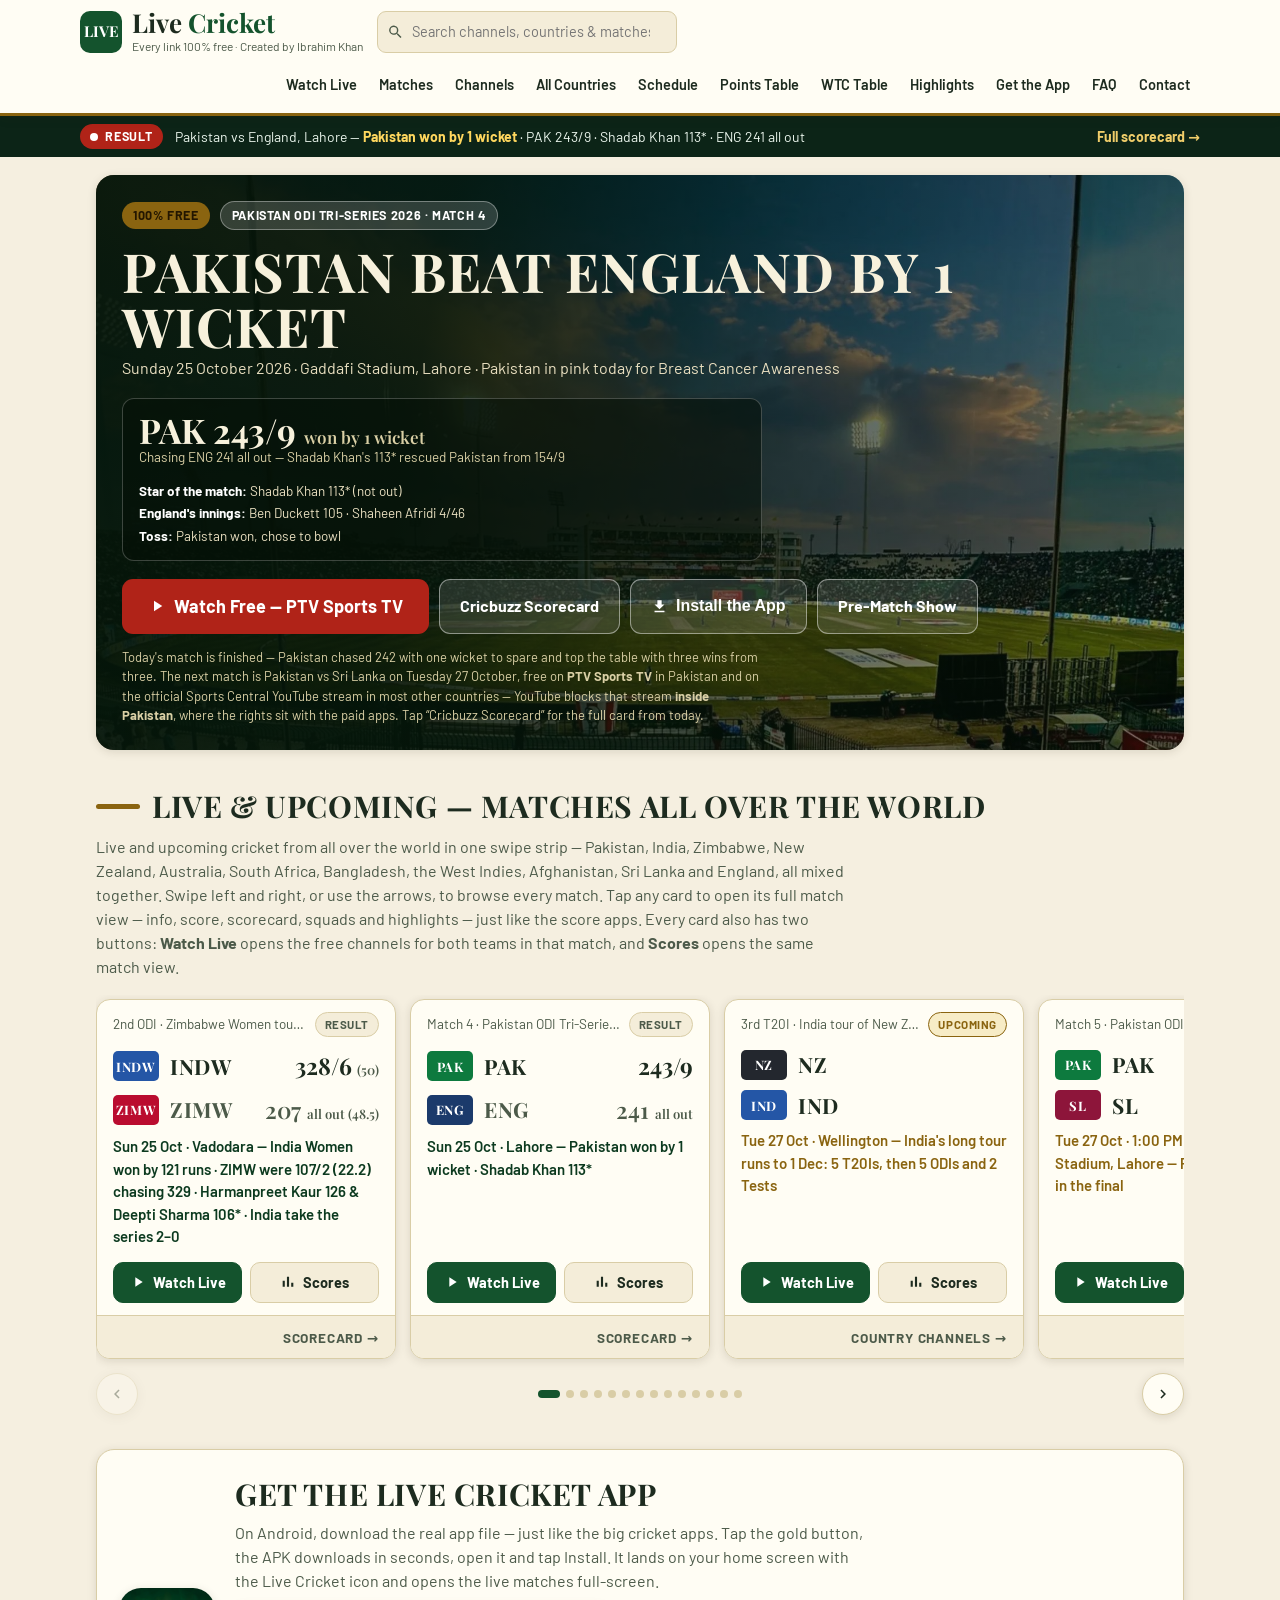
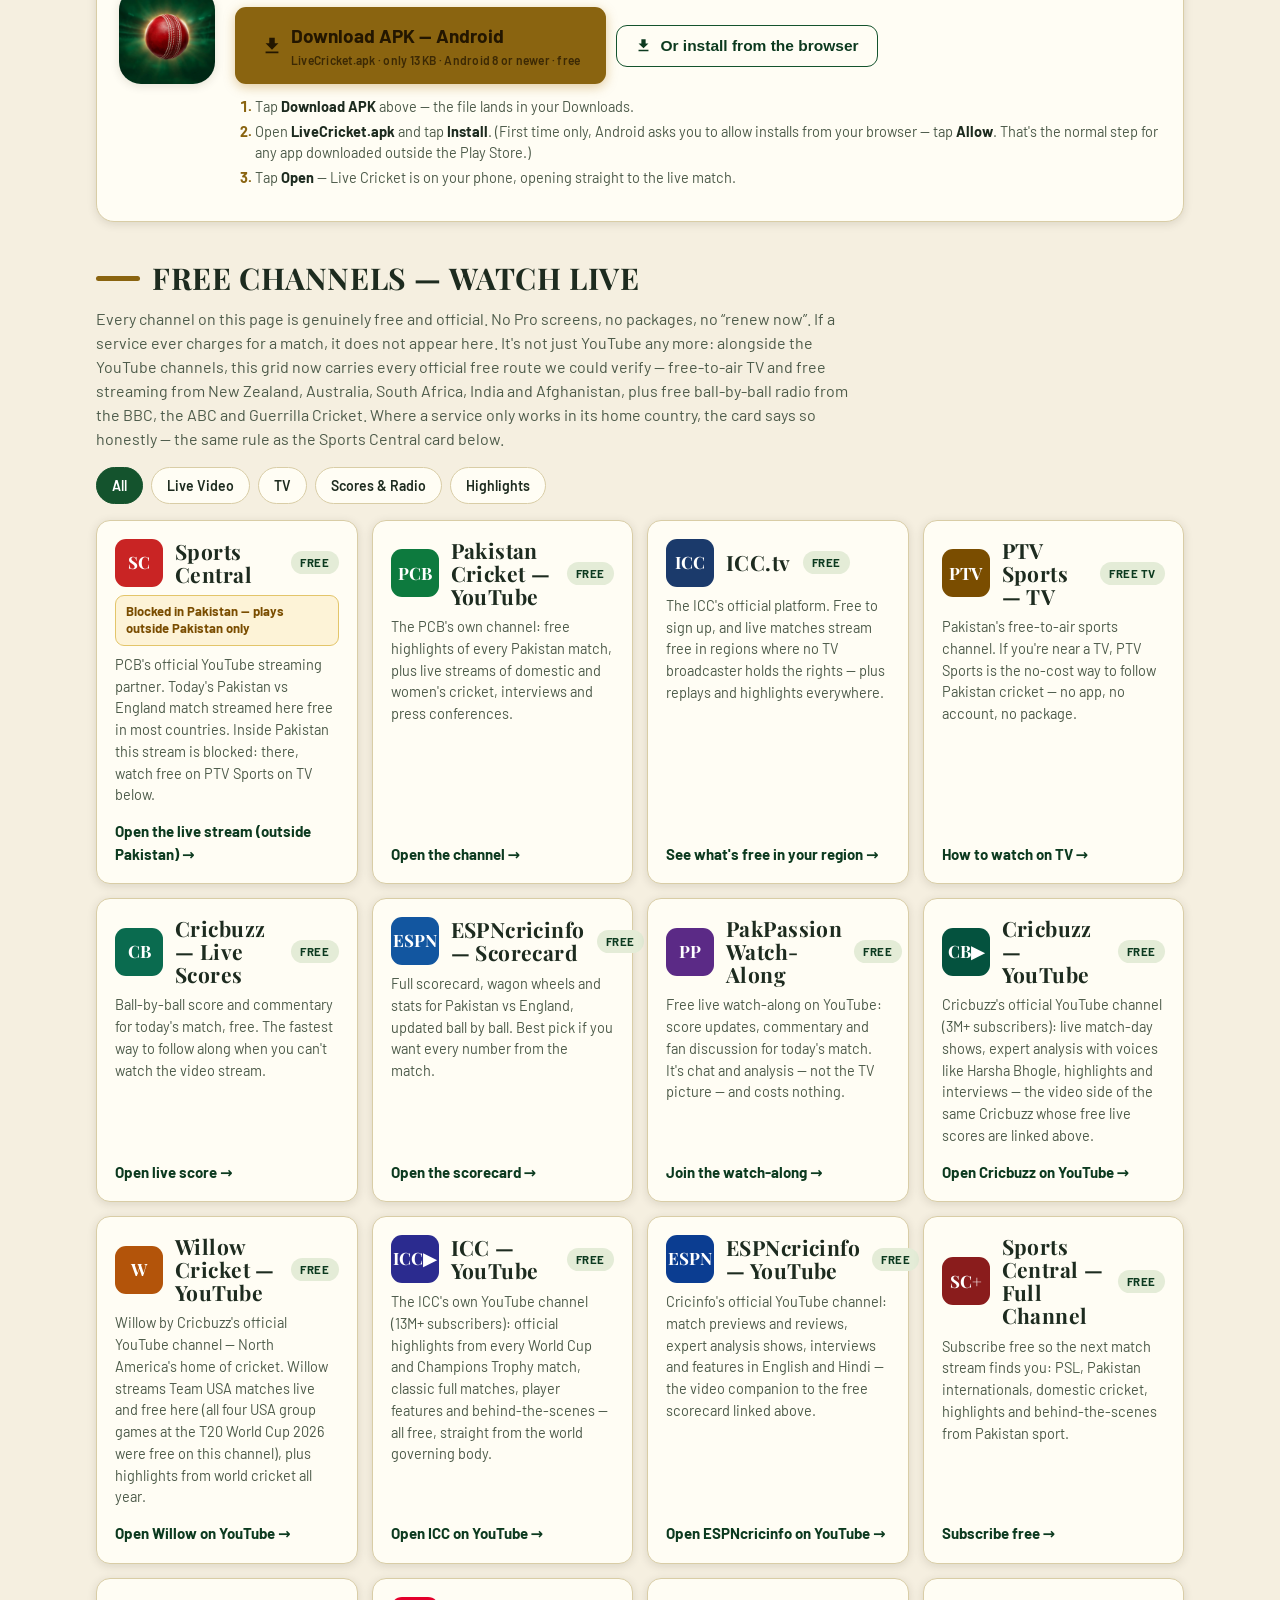
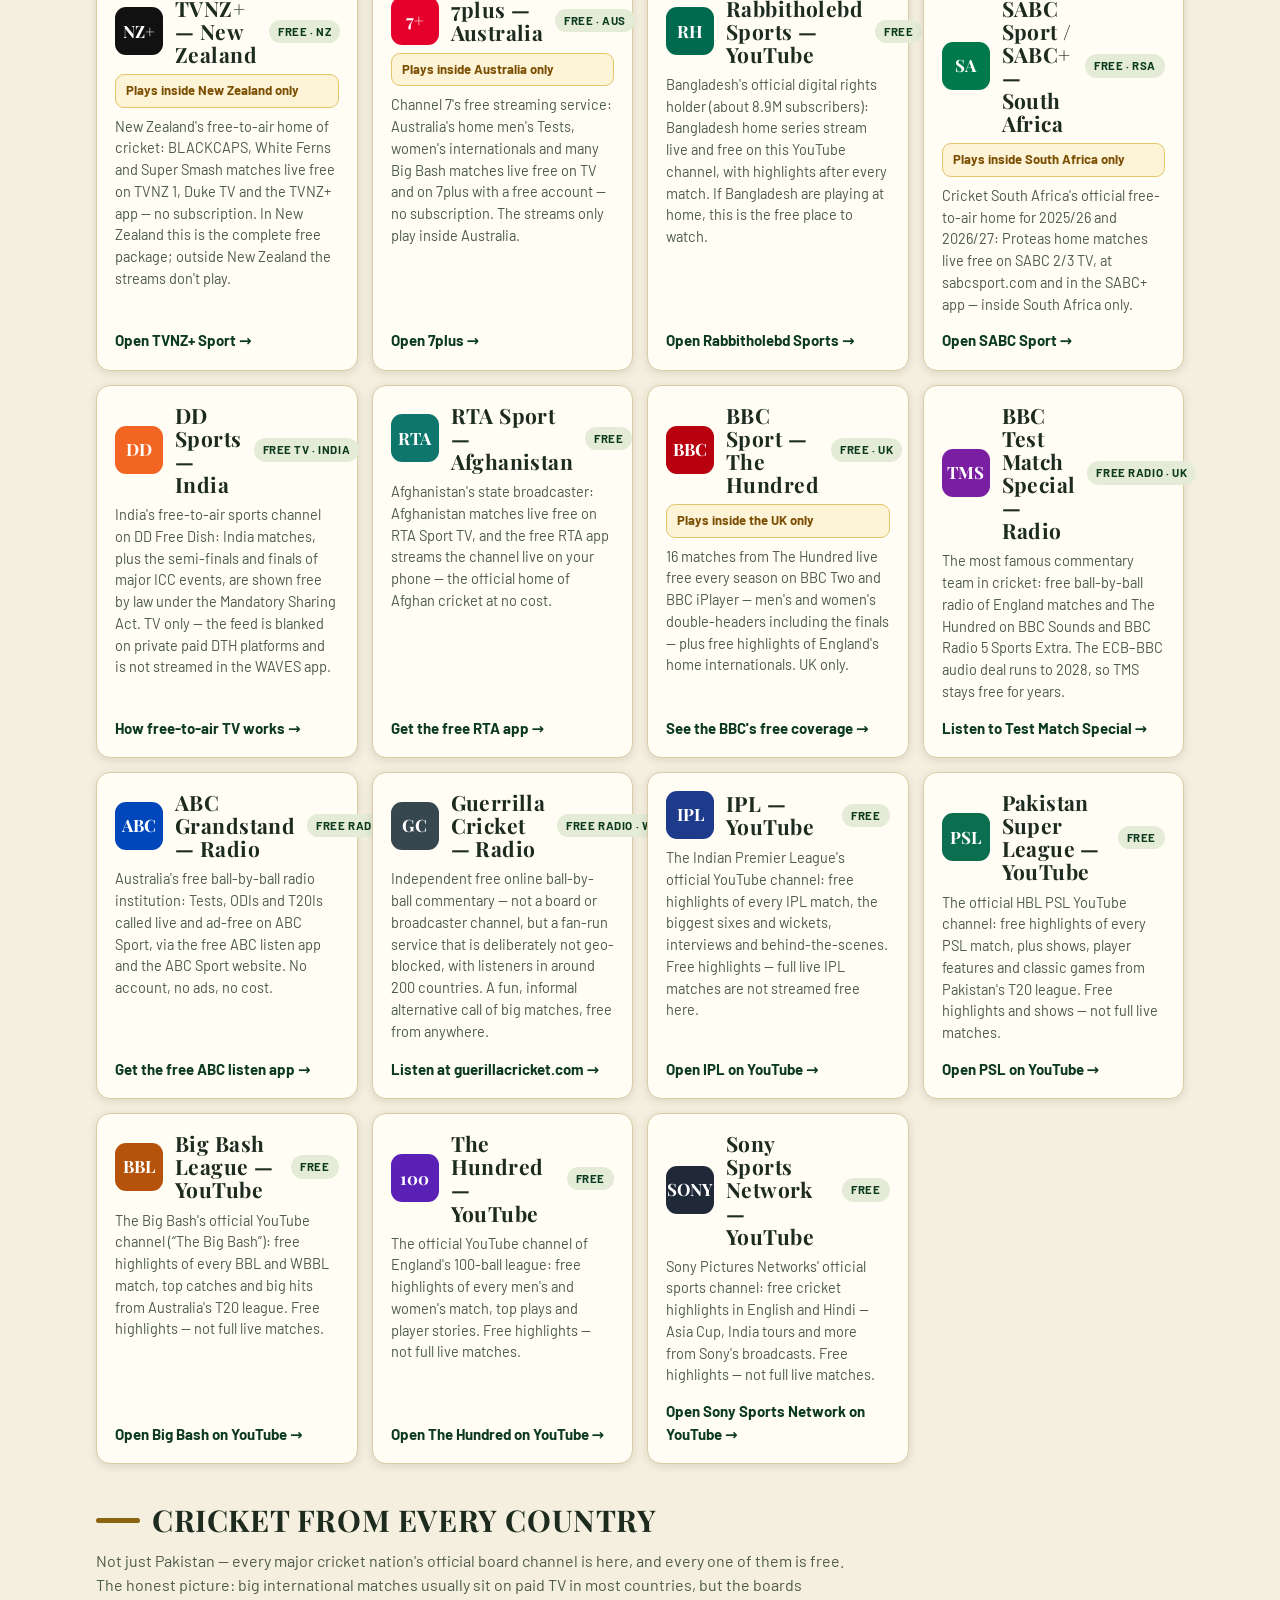
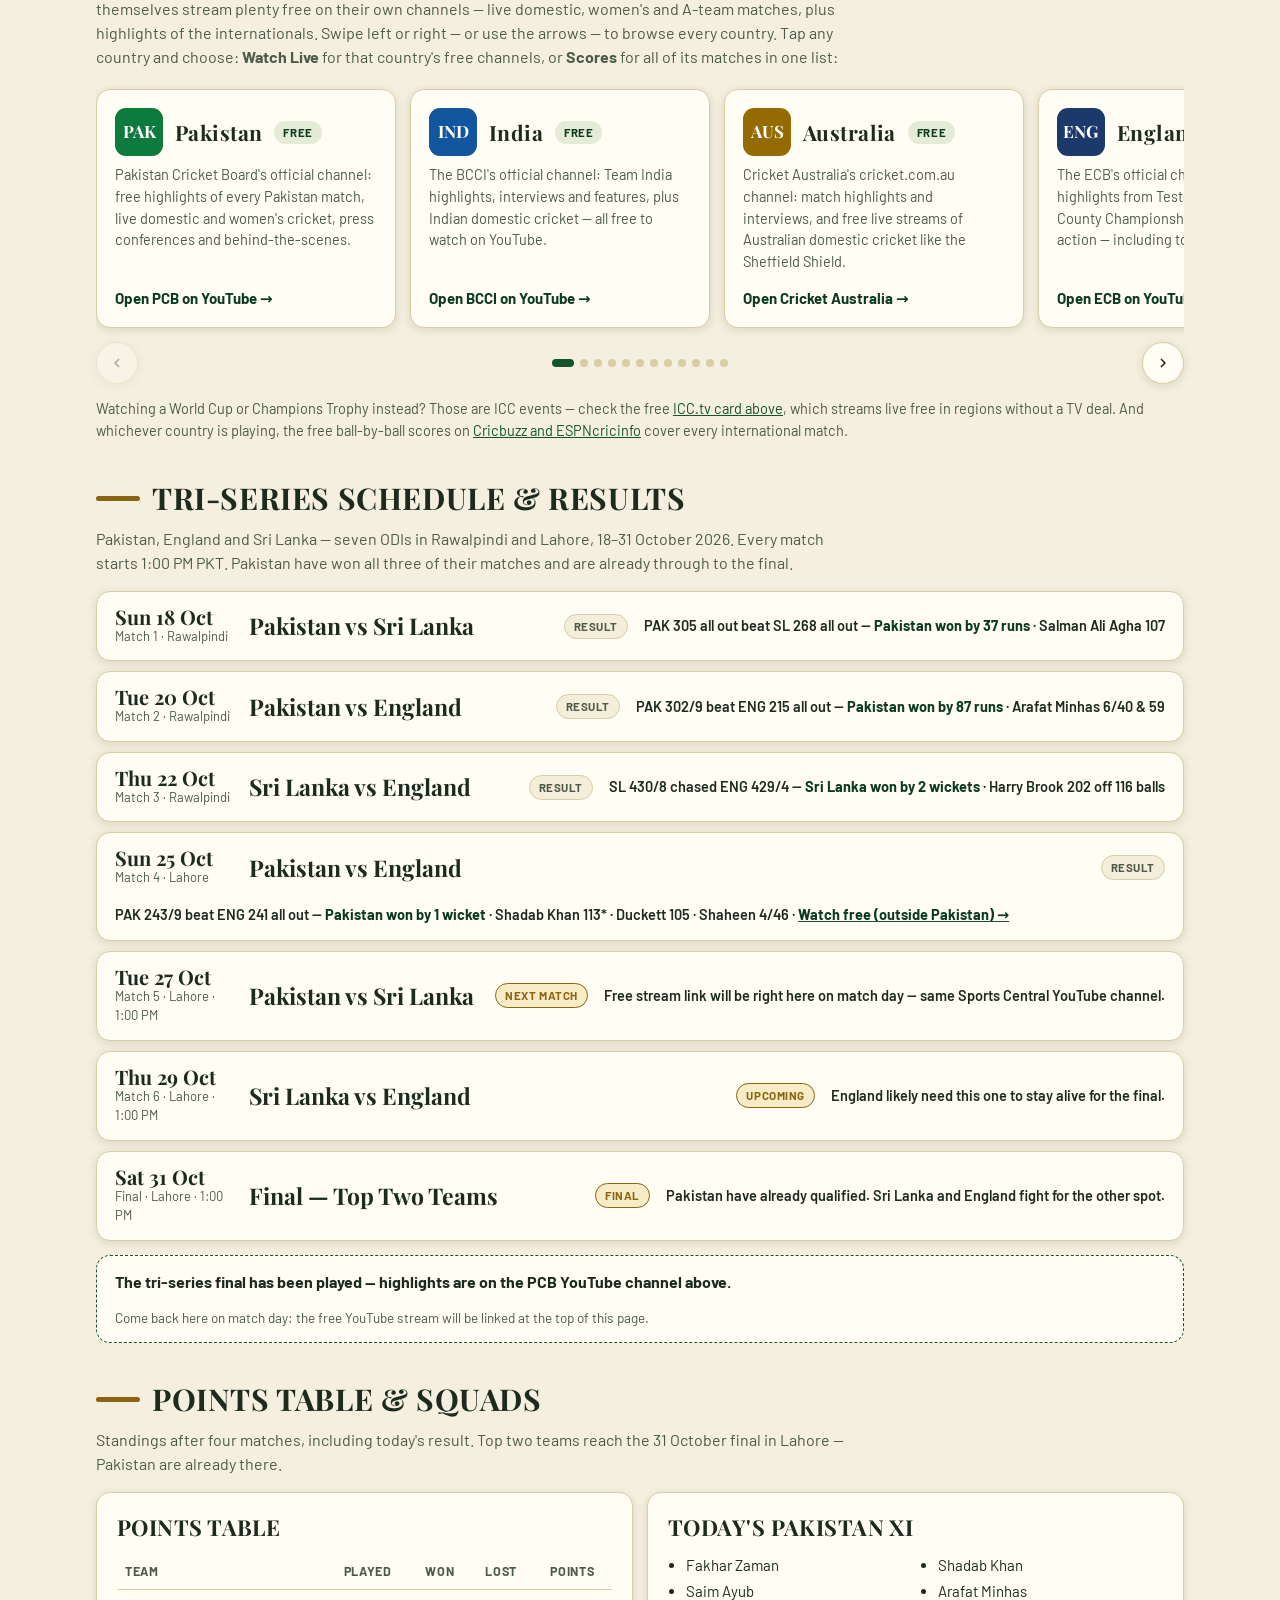
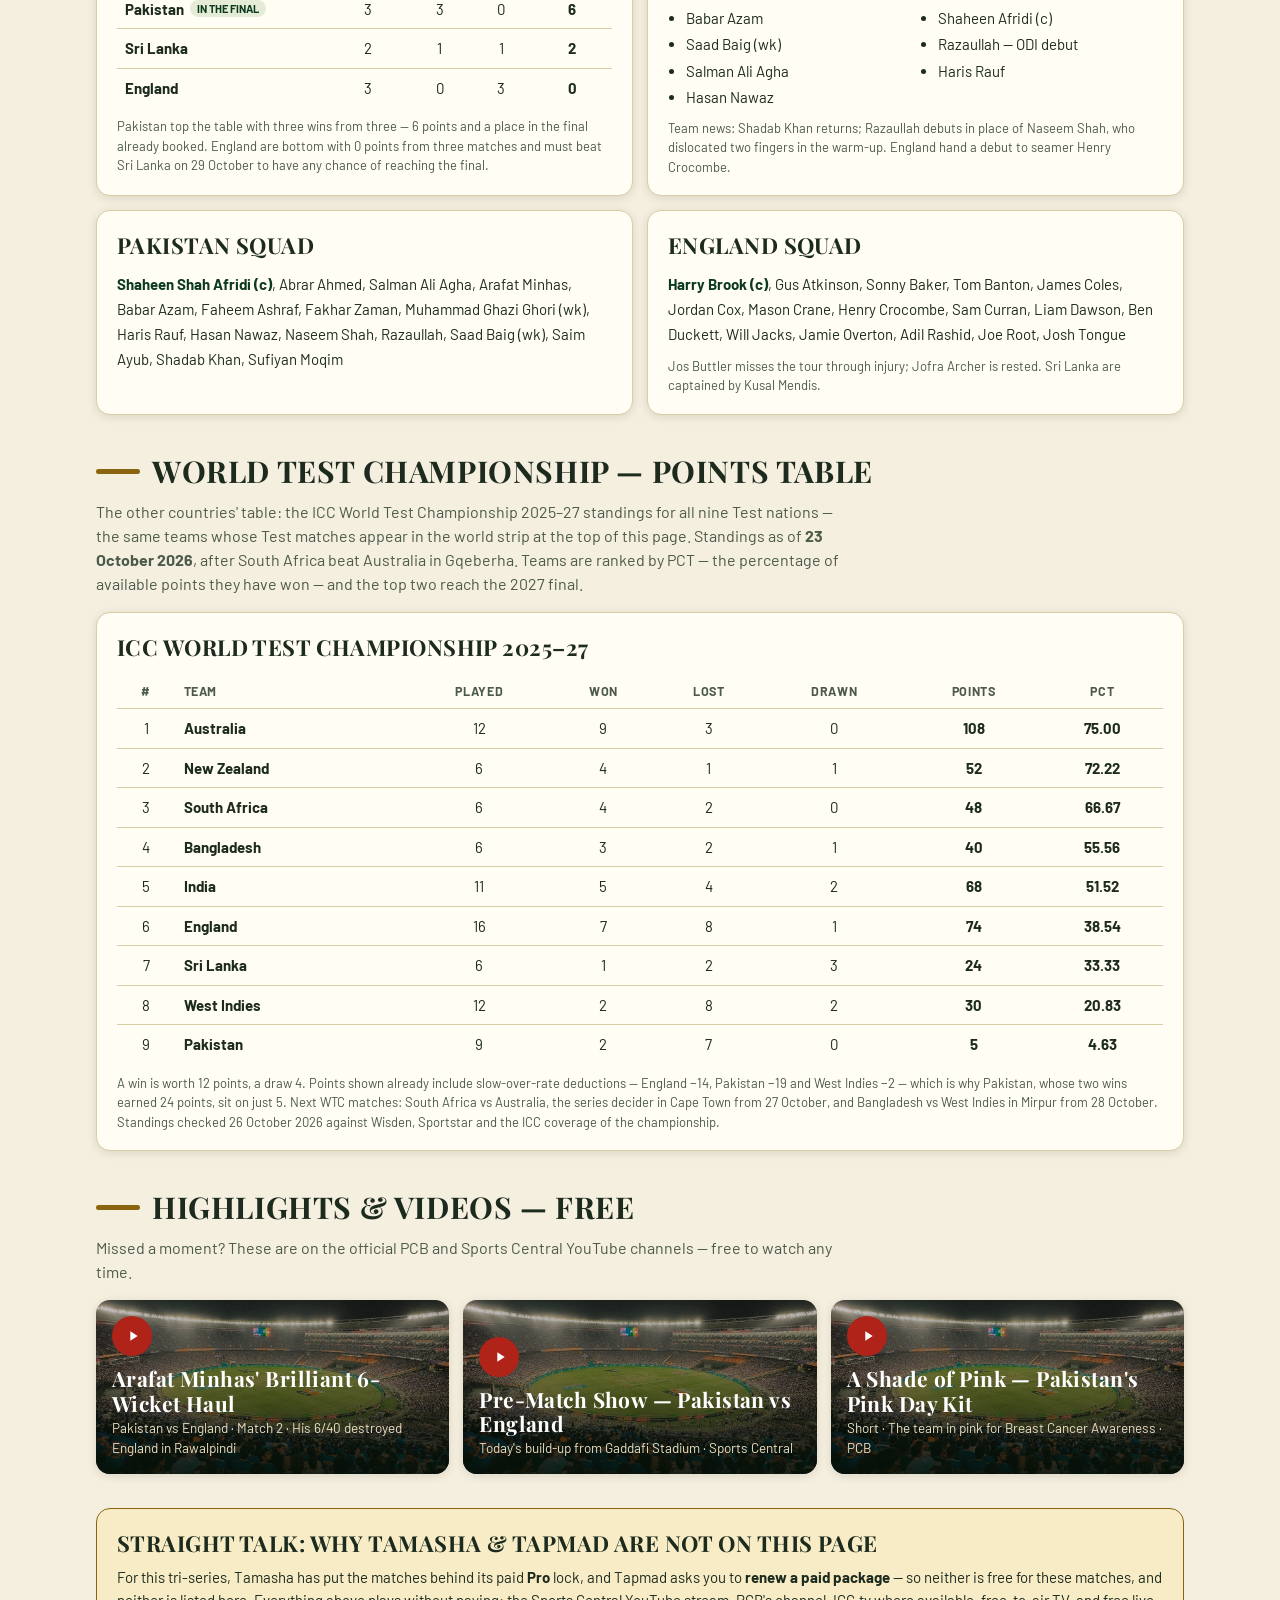
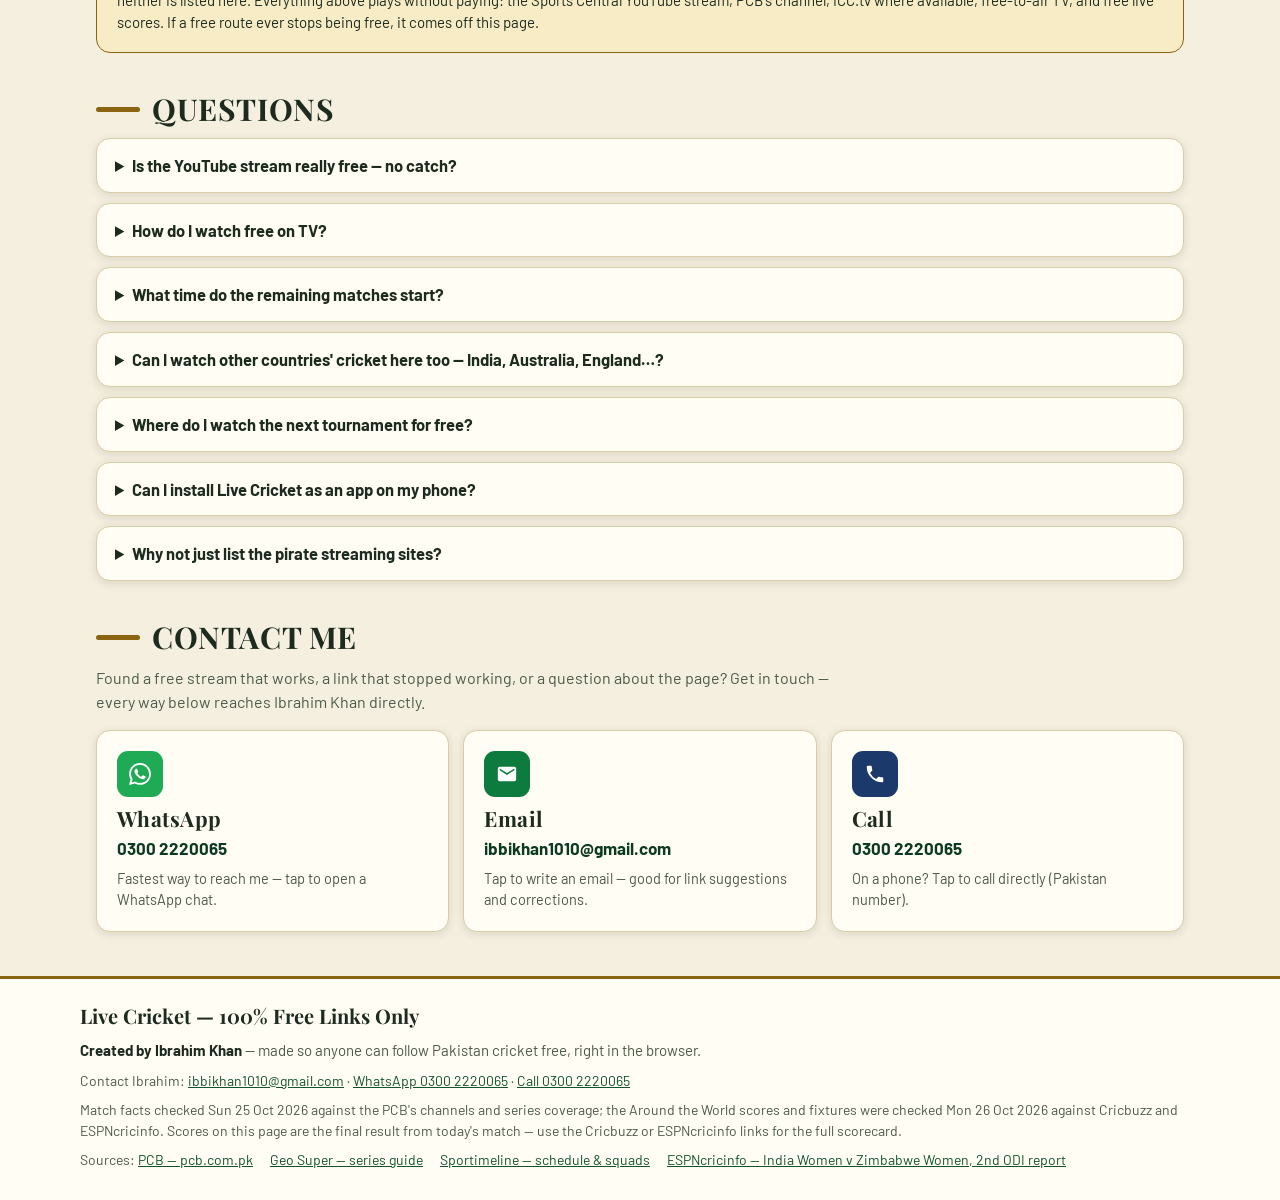
==== commit 3a92a9da: "Live Cricket: YouTube-only Watch Live, 5 new YouTube channels (27 total), in-page player, WTC points" ====
--- a/cricpk-style-free-cricket/index.html
+++ b/cricpk-style-free-cricket/index.html
@@ -4,10 +4,14 @@
     <meta charset="utf-8" />
     <meta name="viewport" content="width=device-width, initial-scale=1, viewport-fit=cover" />
     <meta name="color-scheme" content="light dark" />
-    <meta name="description" content="Free cricket in your browser: today's Pakistan vs England live stream links, free channels for every cricket country, schedule, points table and squads — no paid apps, no Pro locks." />
+    <meta name="google-site-verification" content="_Fs2Nfcm7Lyy0qzEZt9GzKahXiEuYNsBw4bmSK5emik" />
+    <meta name="description" content="Watch free live cricket from all over the world: live matches, free official channels, TV and radio, full schedule and points table. 100% free, no sign-up." />
+    <meta name="robots" content="index, follow" />
+    <link rel="canonical" href="https://cricpk-style-free-cricket.vercel.app/" />
     <meta property="og:title" content="Live Cricket — 100% Free Links" />
-    <meta property="og:description" content="Pakistan beat England by 1 wicket: result, points table, free official stream links and highlights. Works in any browser." />
+    <meta property="og:description" content="Free live cricket from all over the world: matches, free official channels, TV and radio, schedule and points table. 100% free, no sign-up." />
     <meta property="og:type" content="website" />
+    <meta property="og:url" content="https://cricpk-style-free-cricket.vercel.app/" />
     <link rel="icon" href="[data-uri]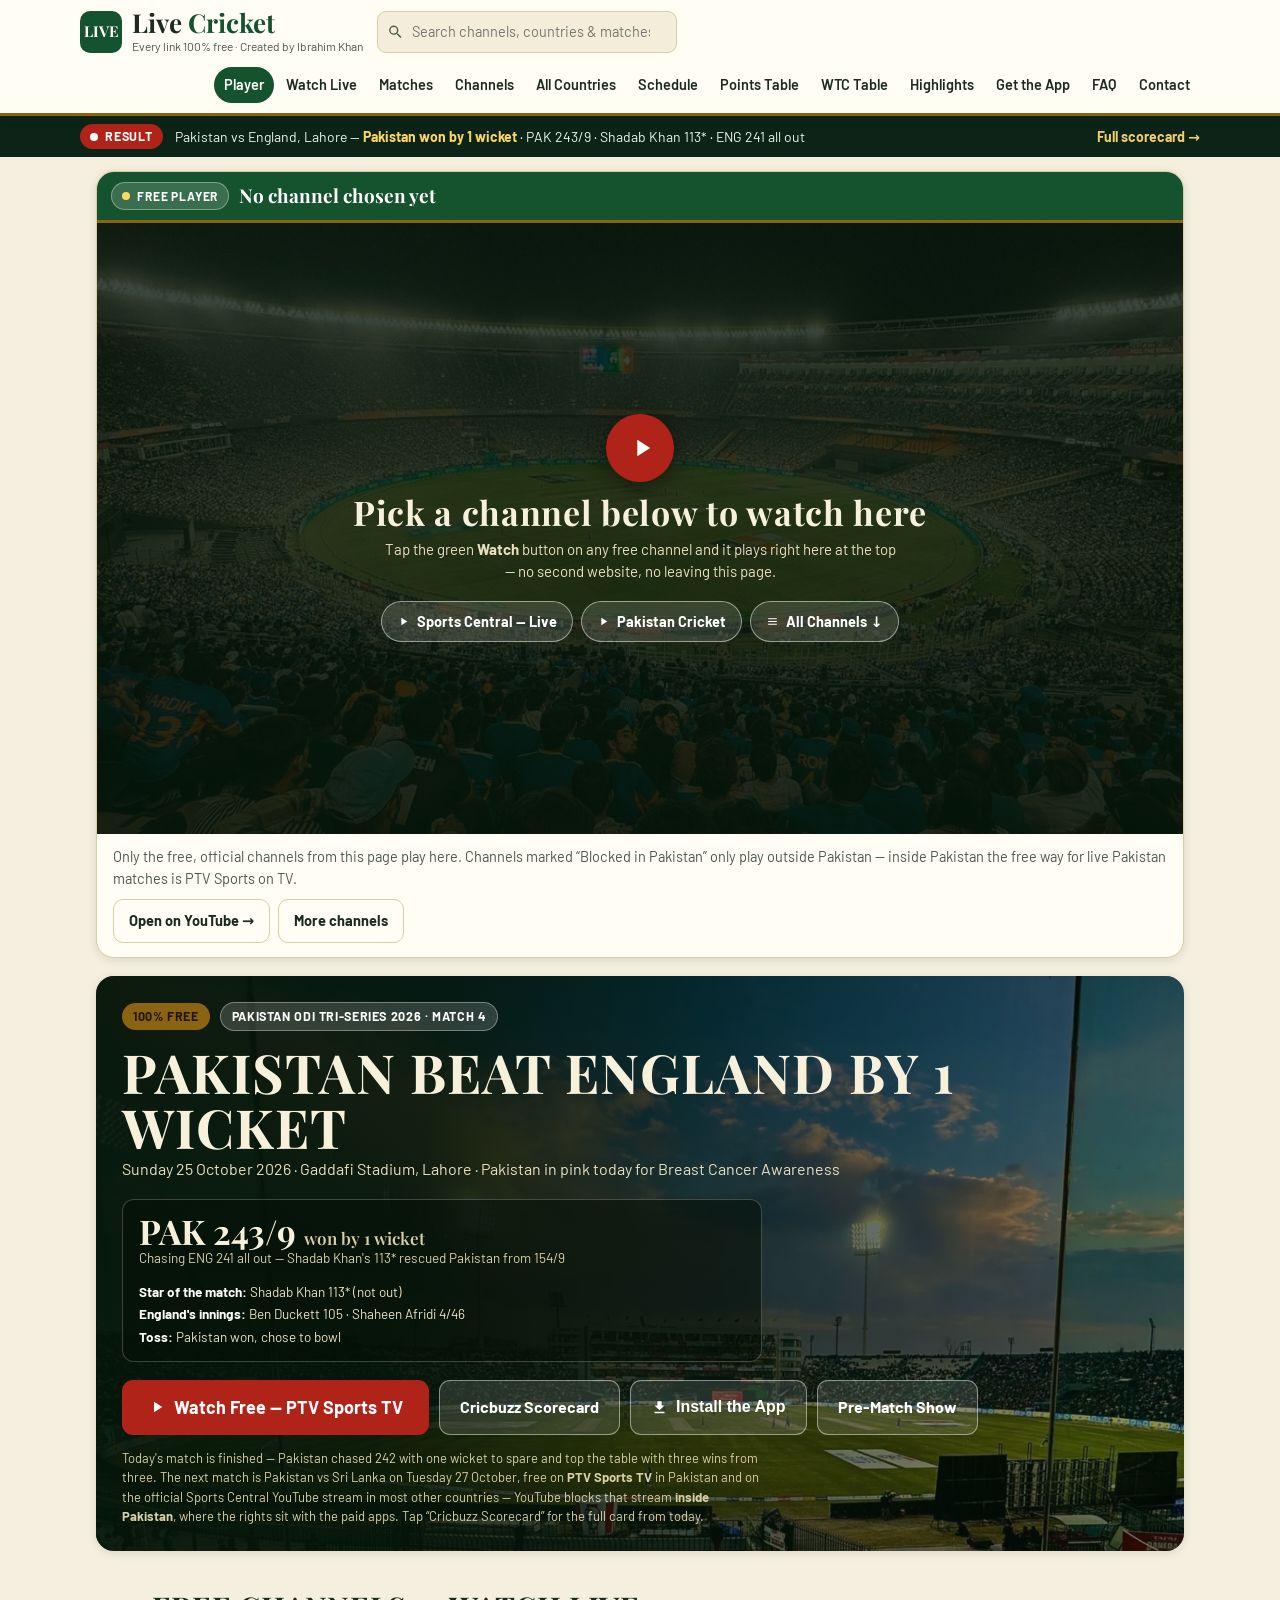
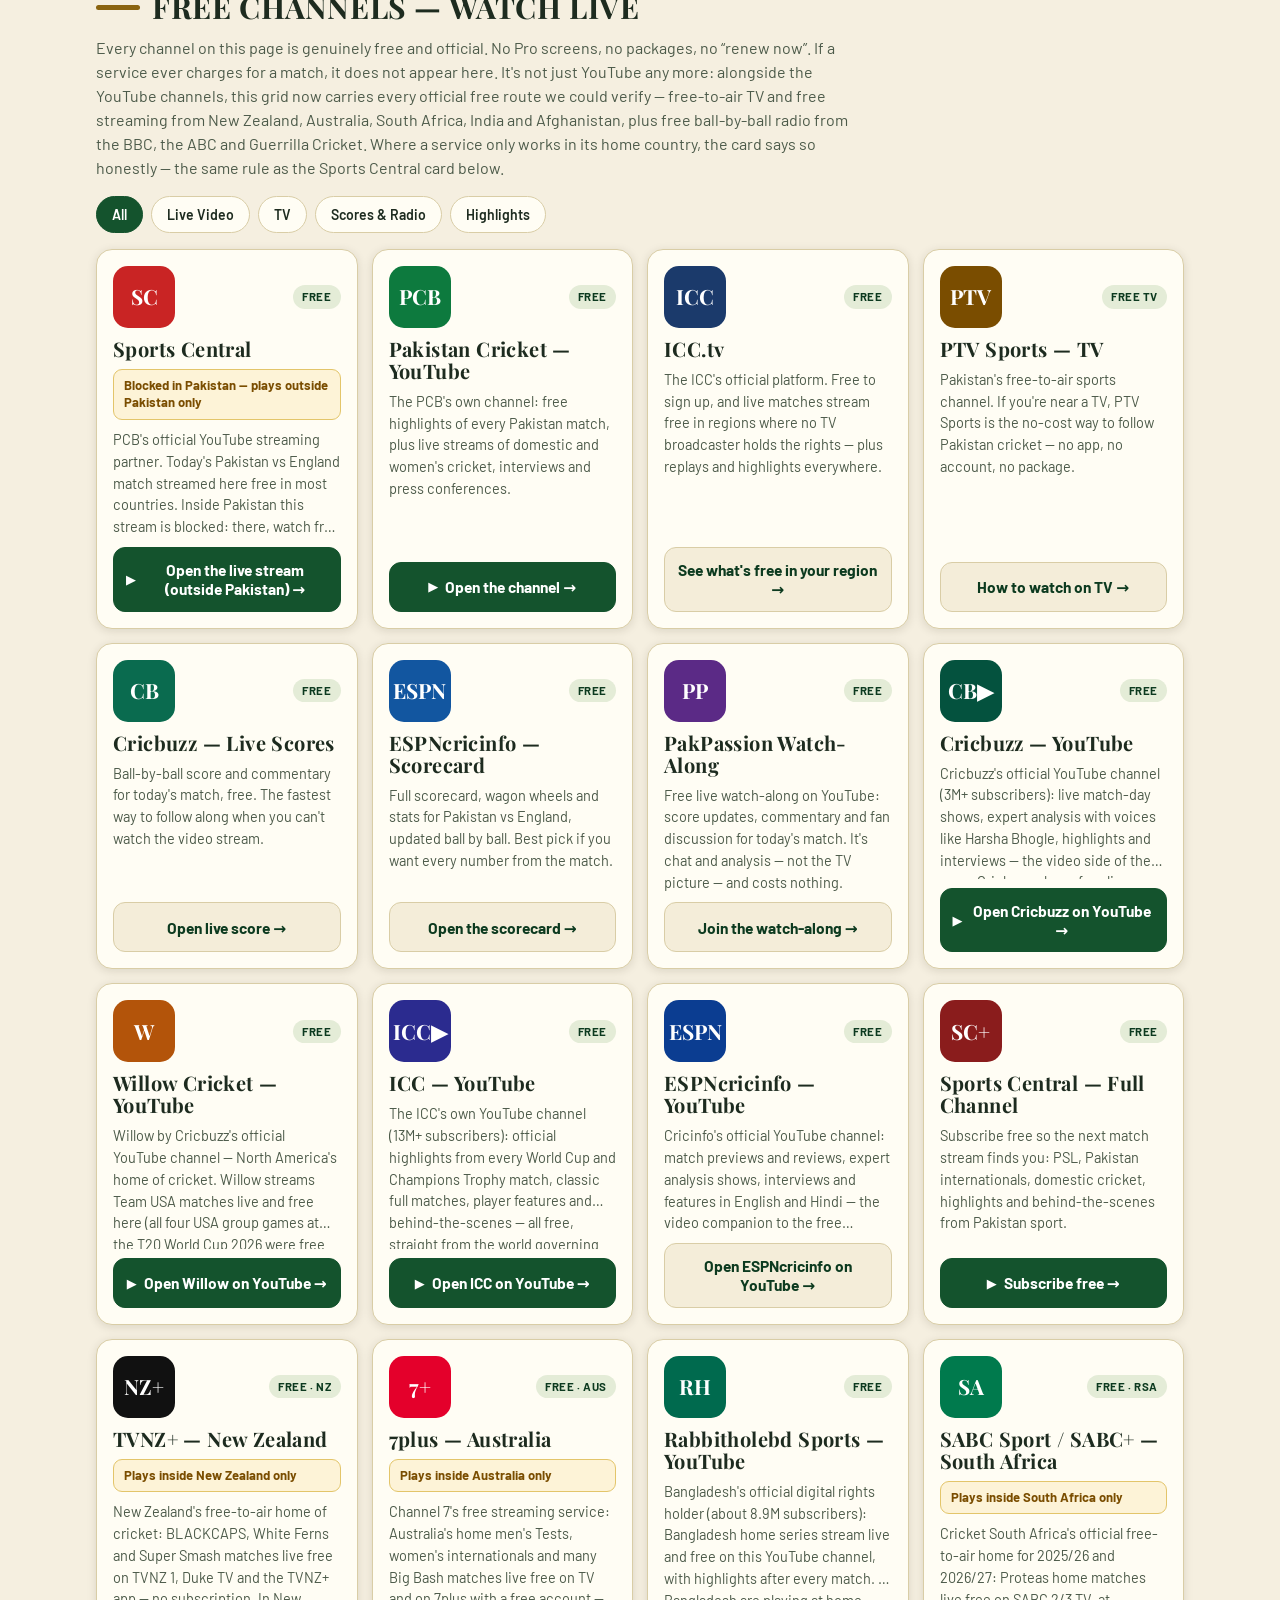
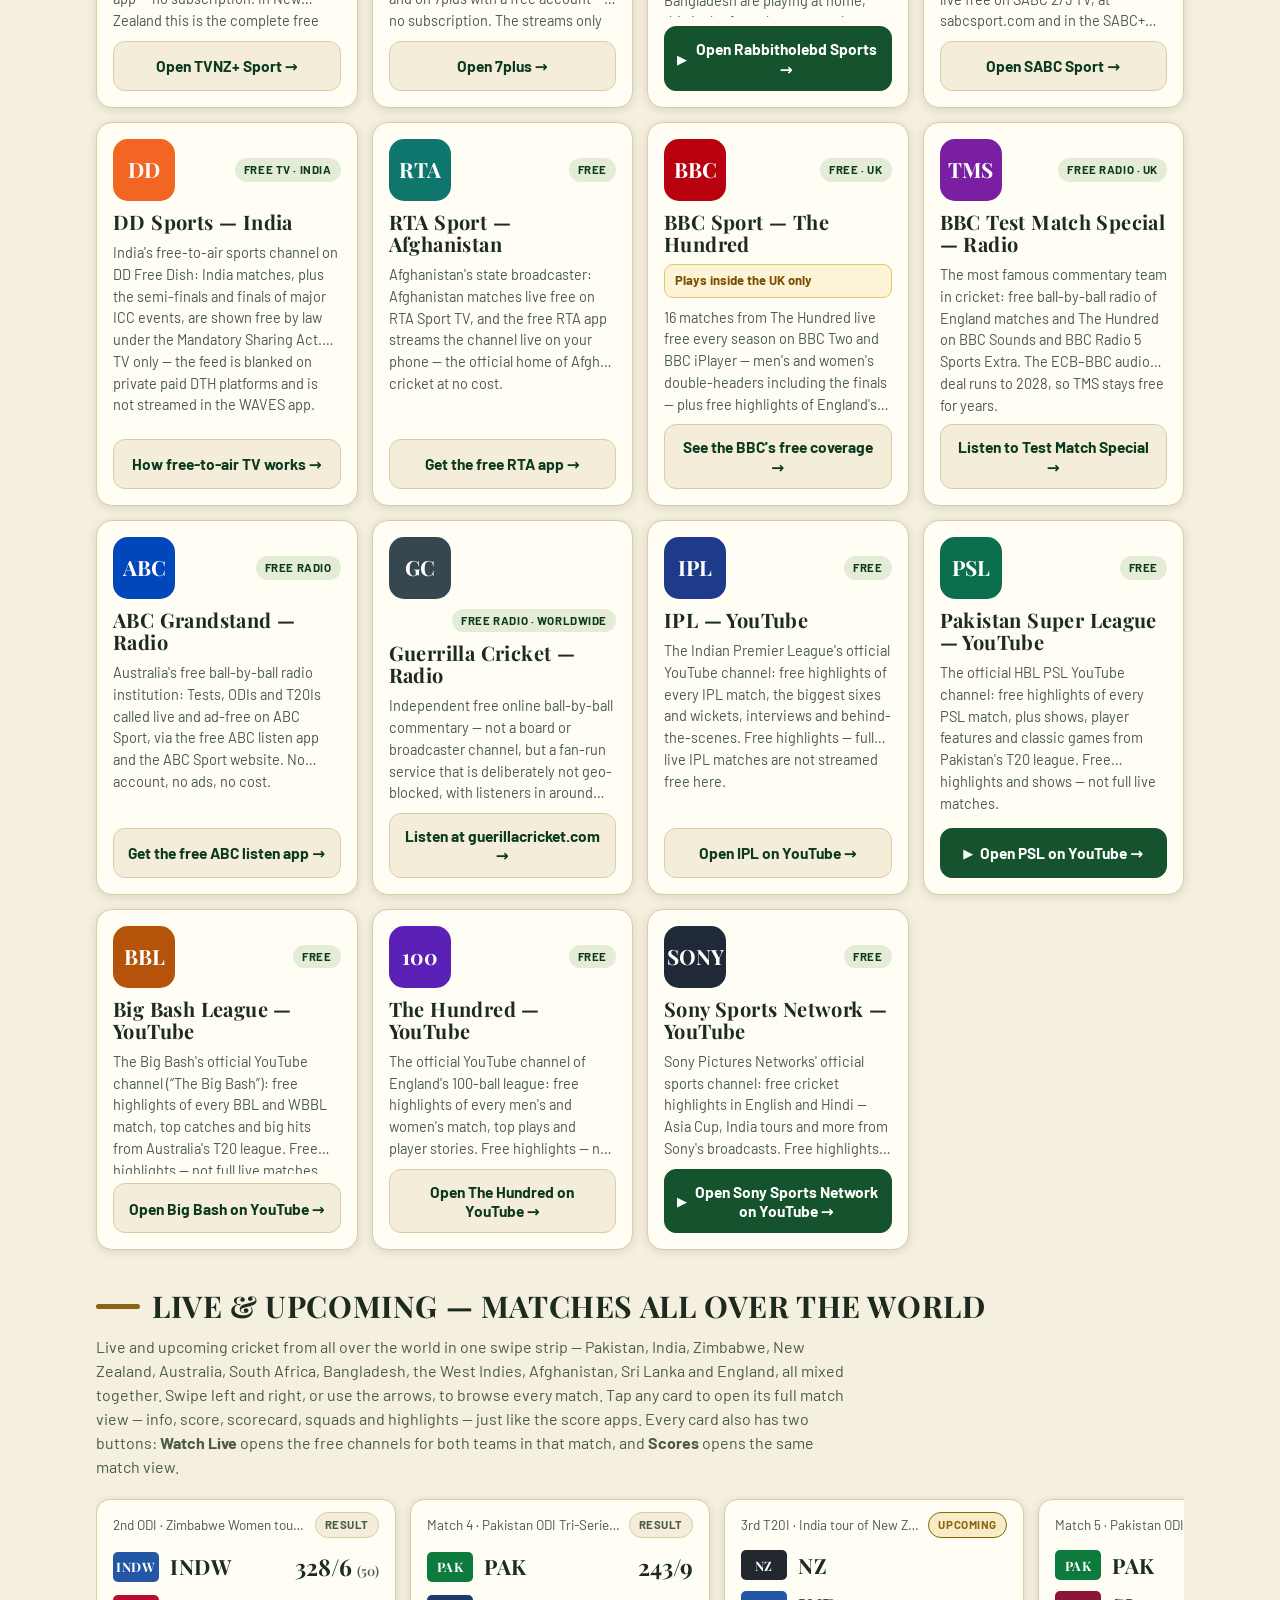
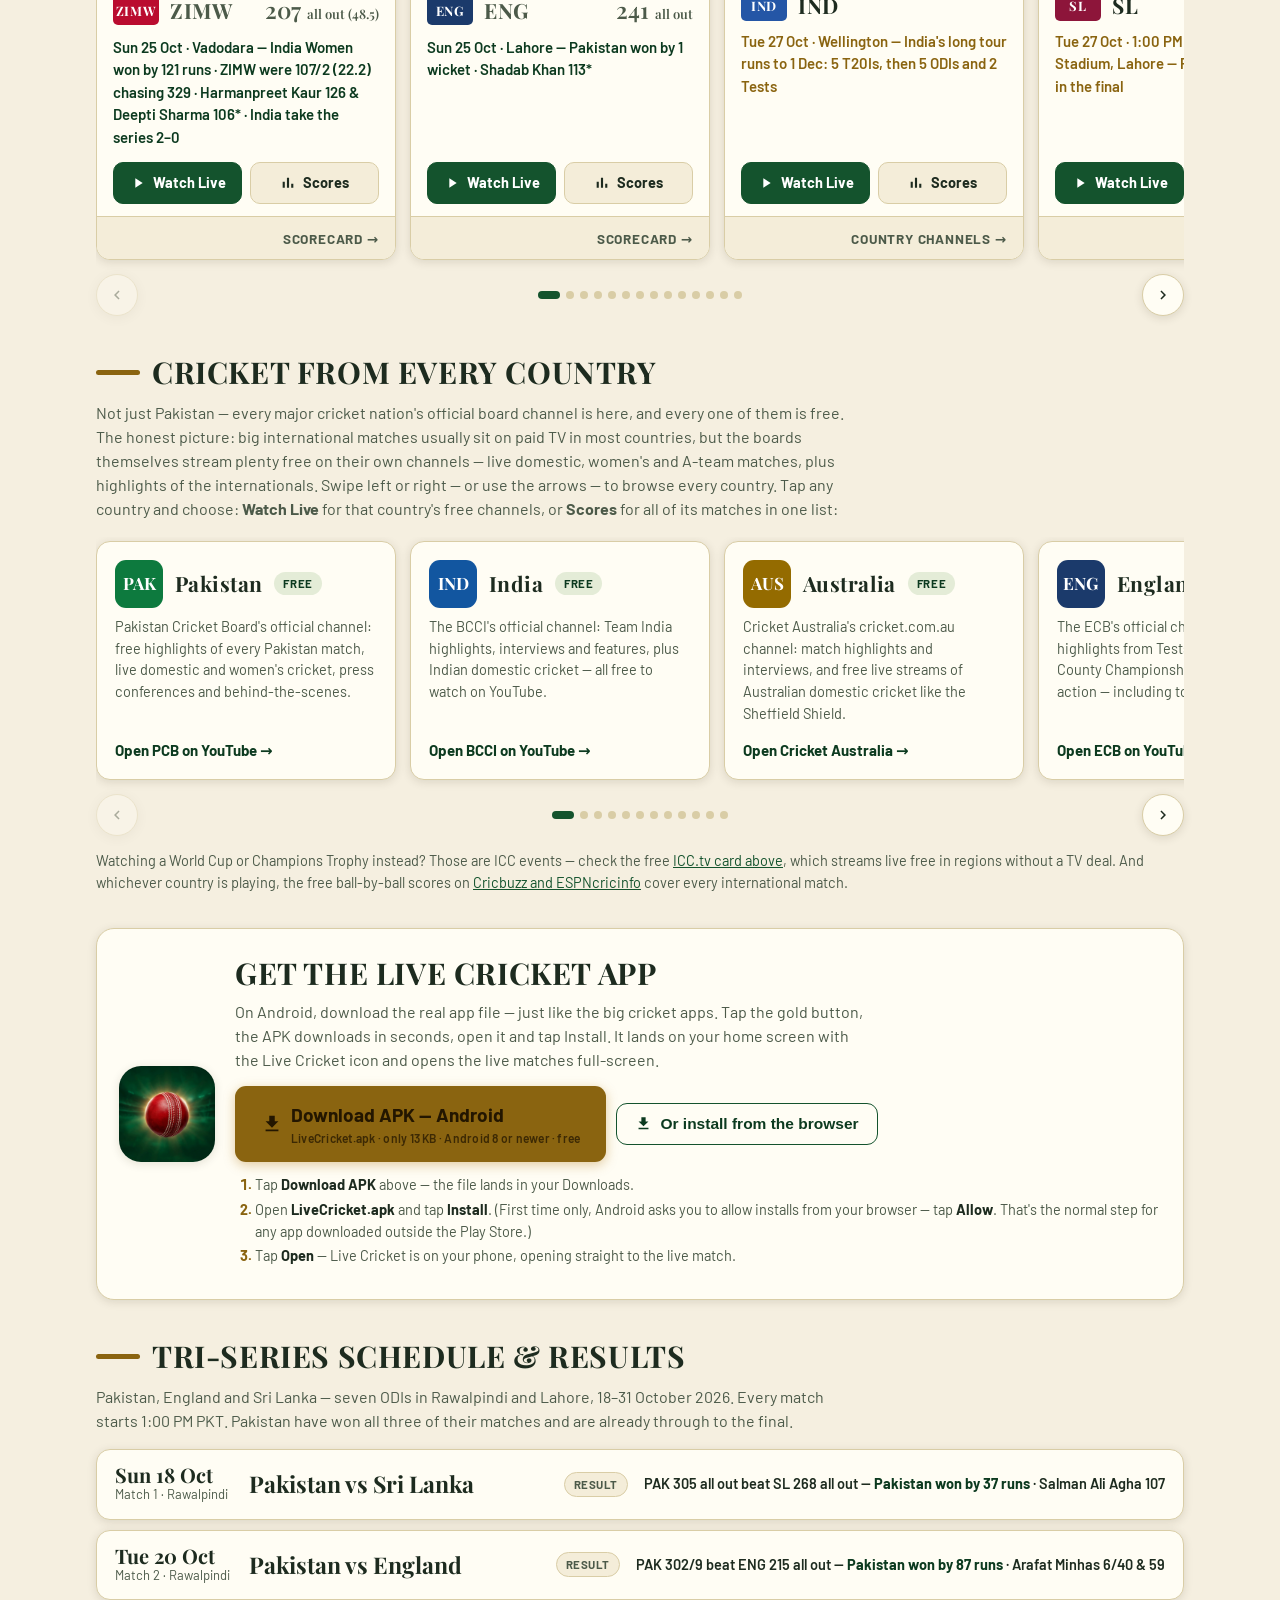
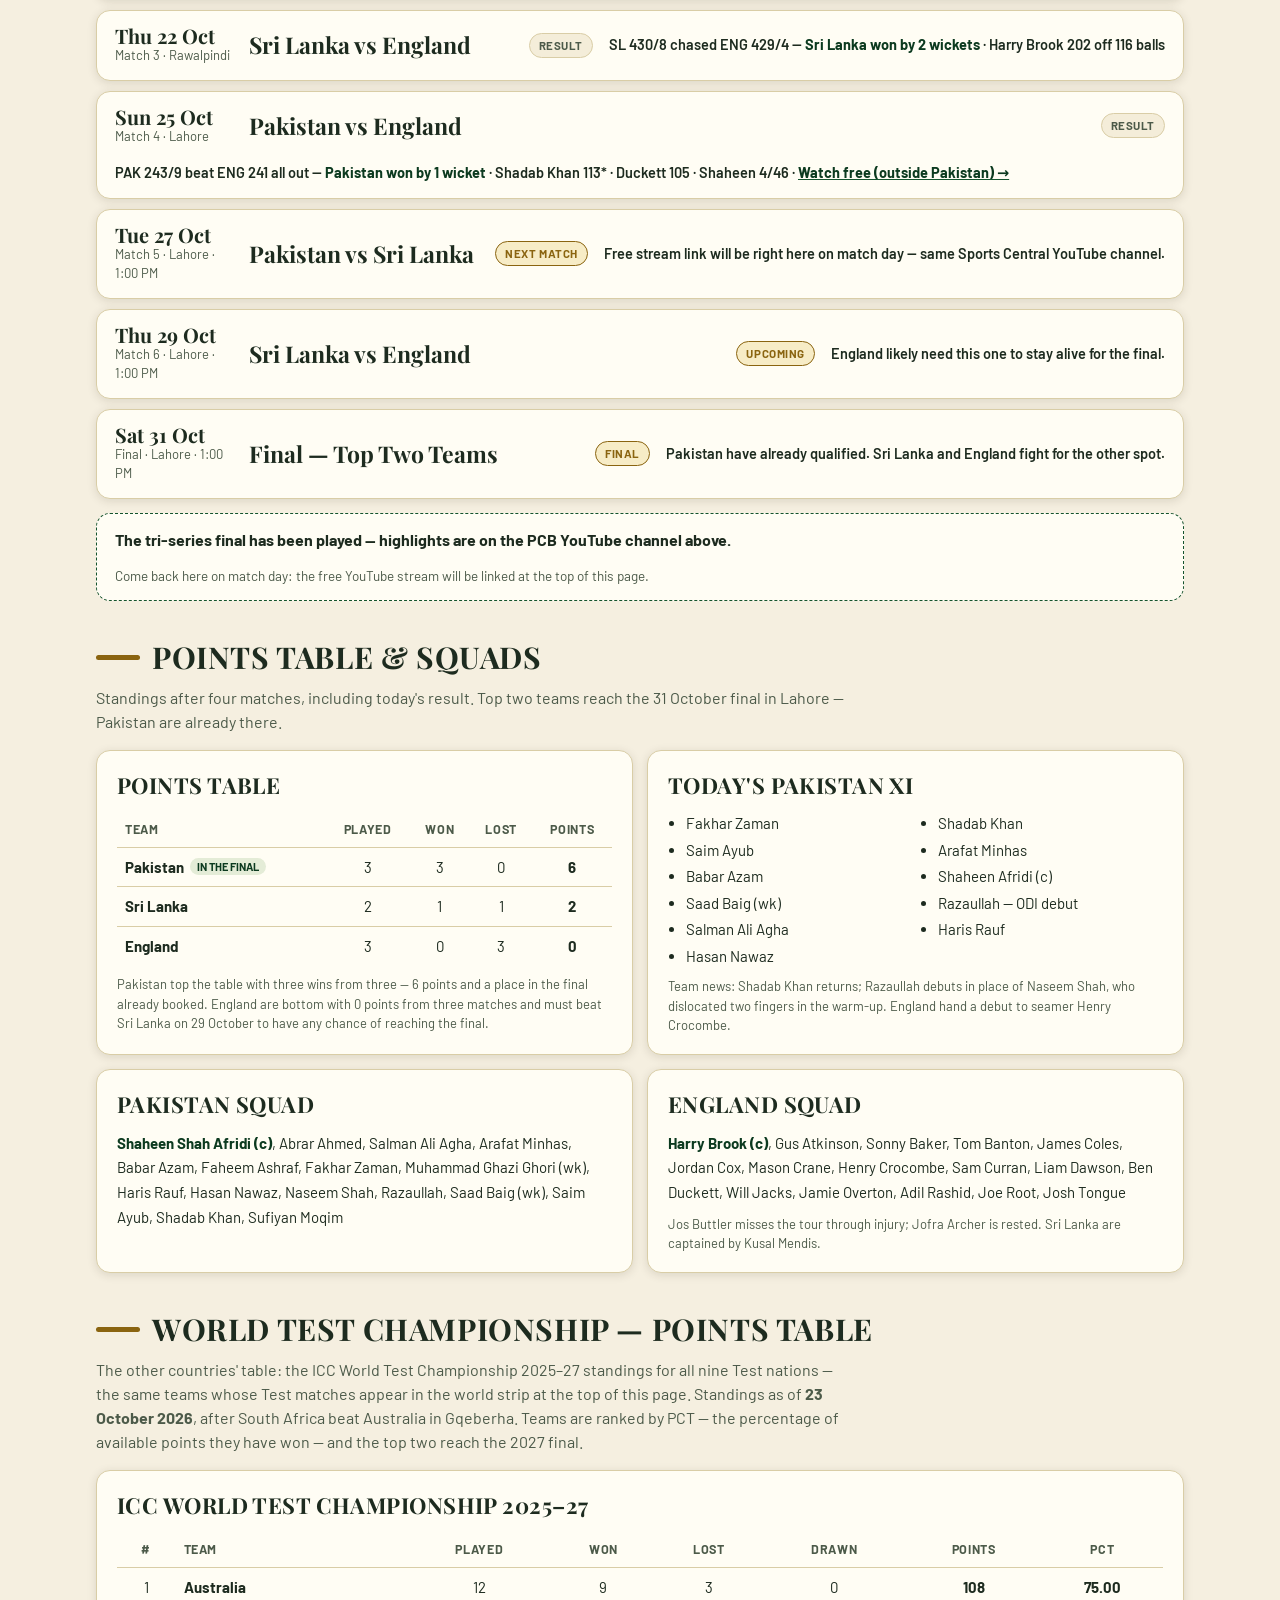
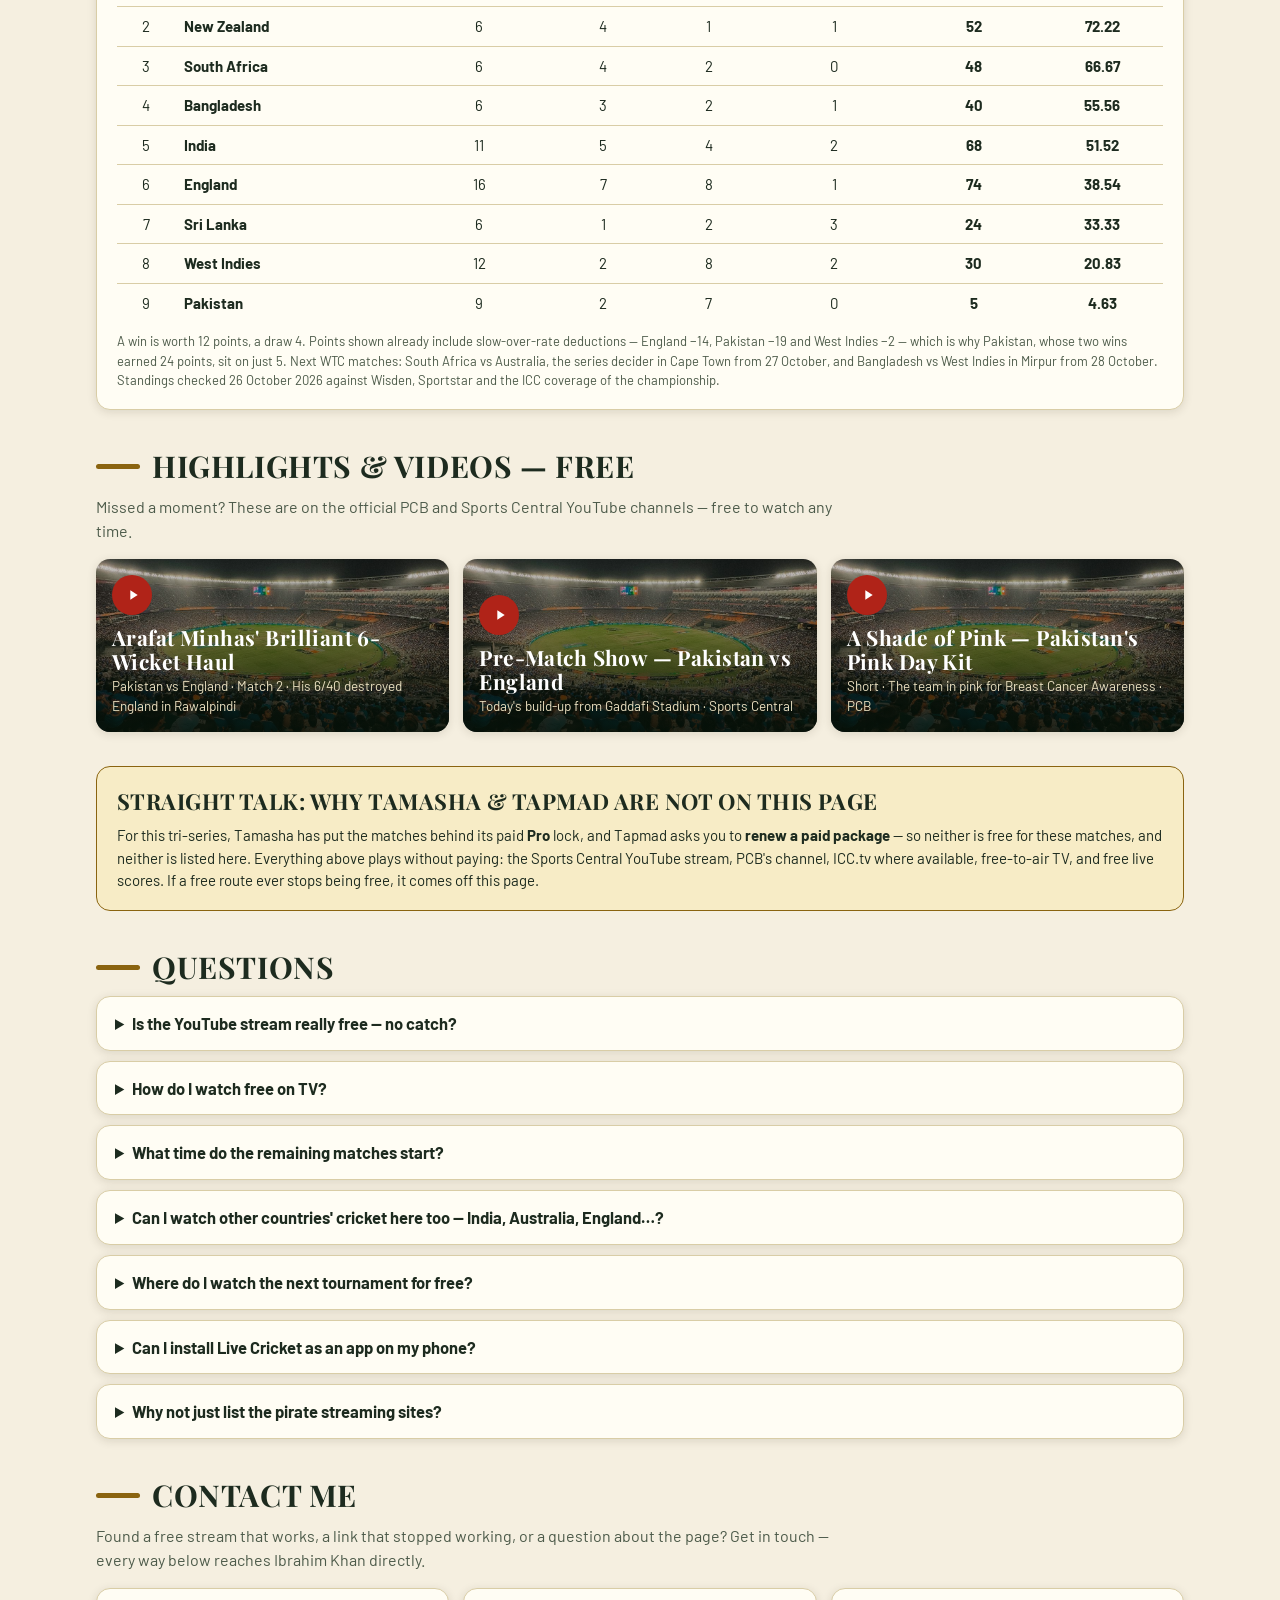
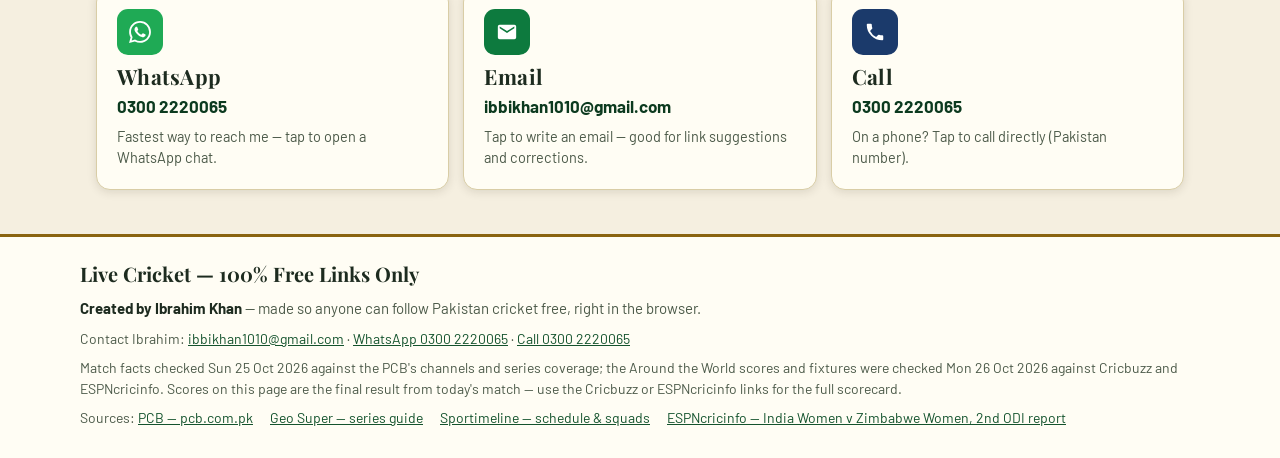
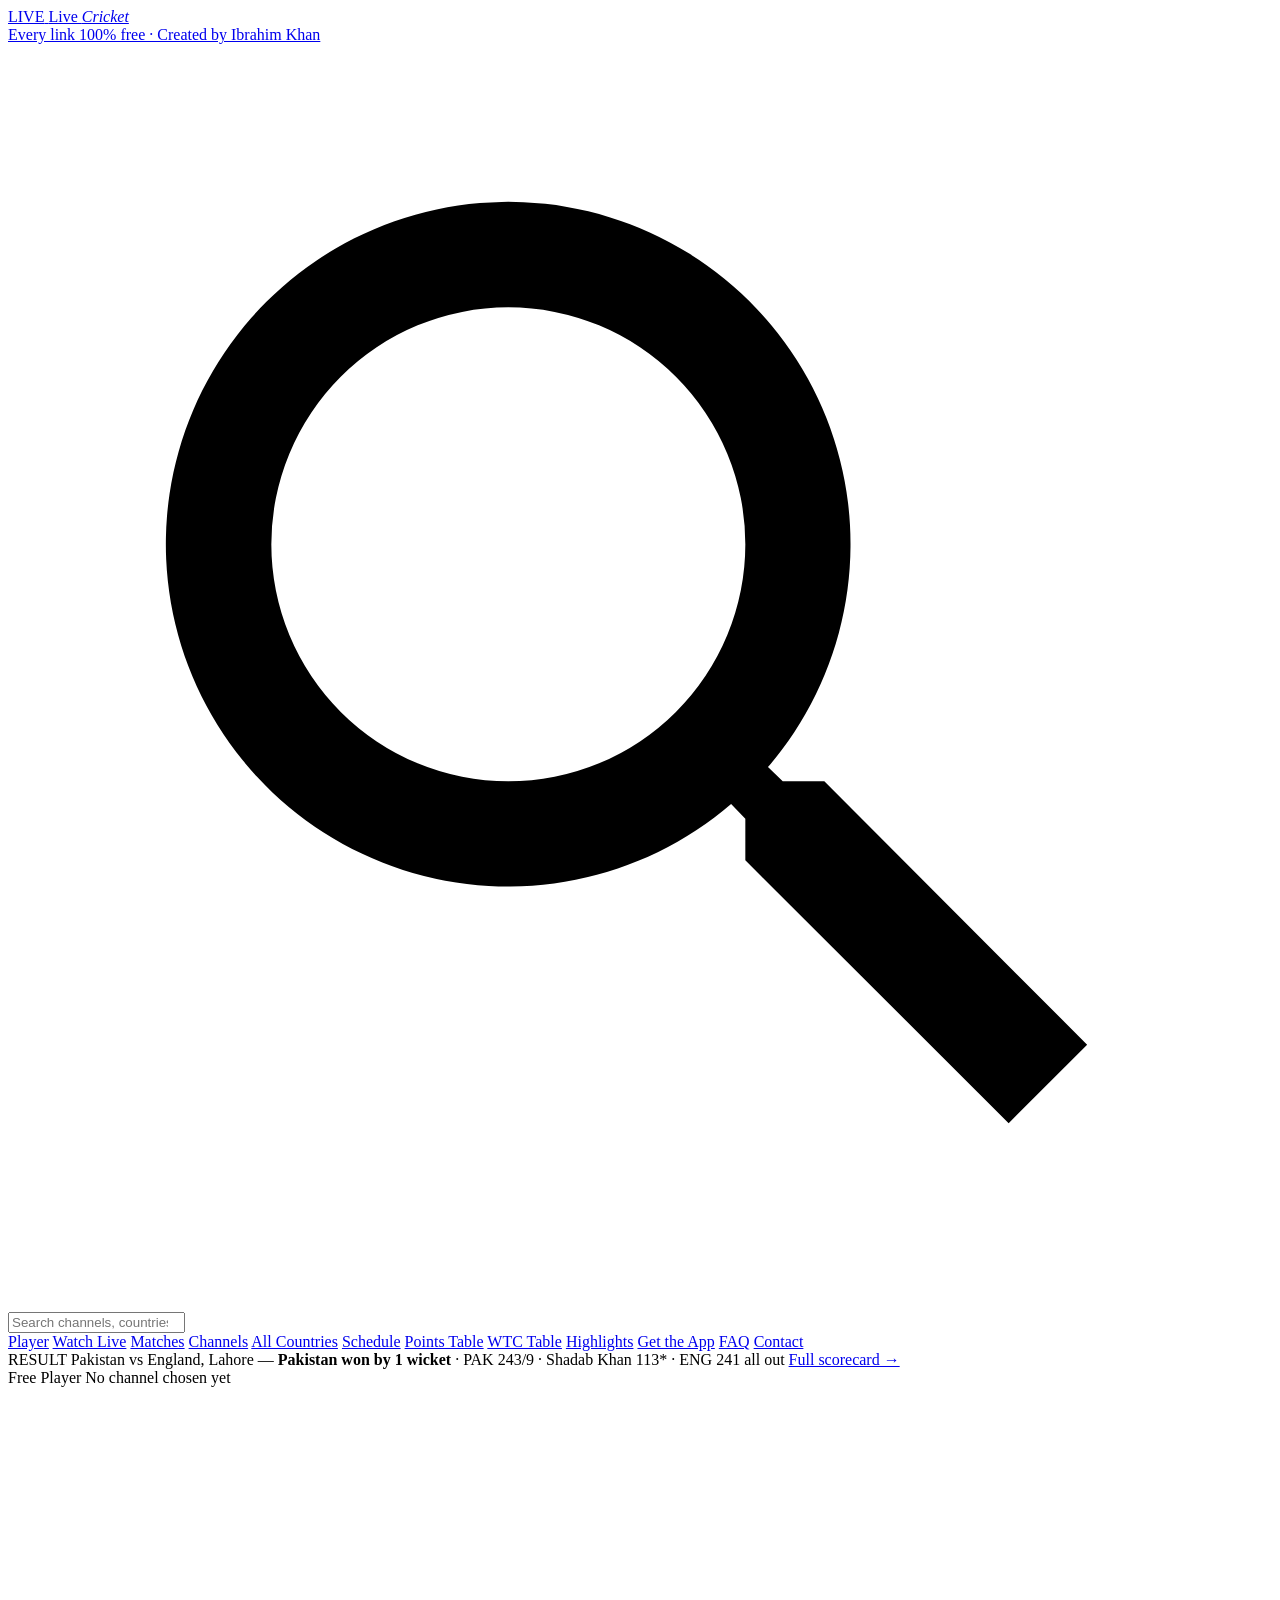
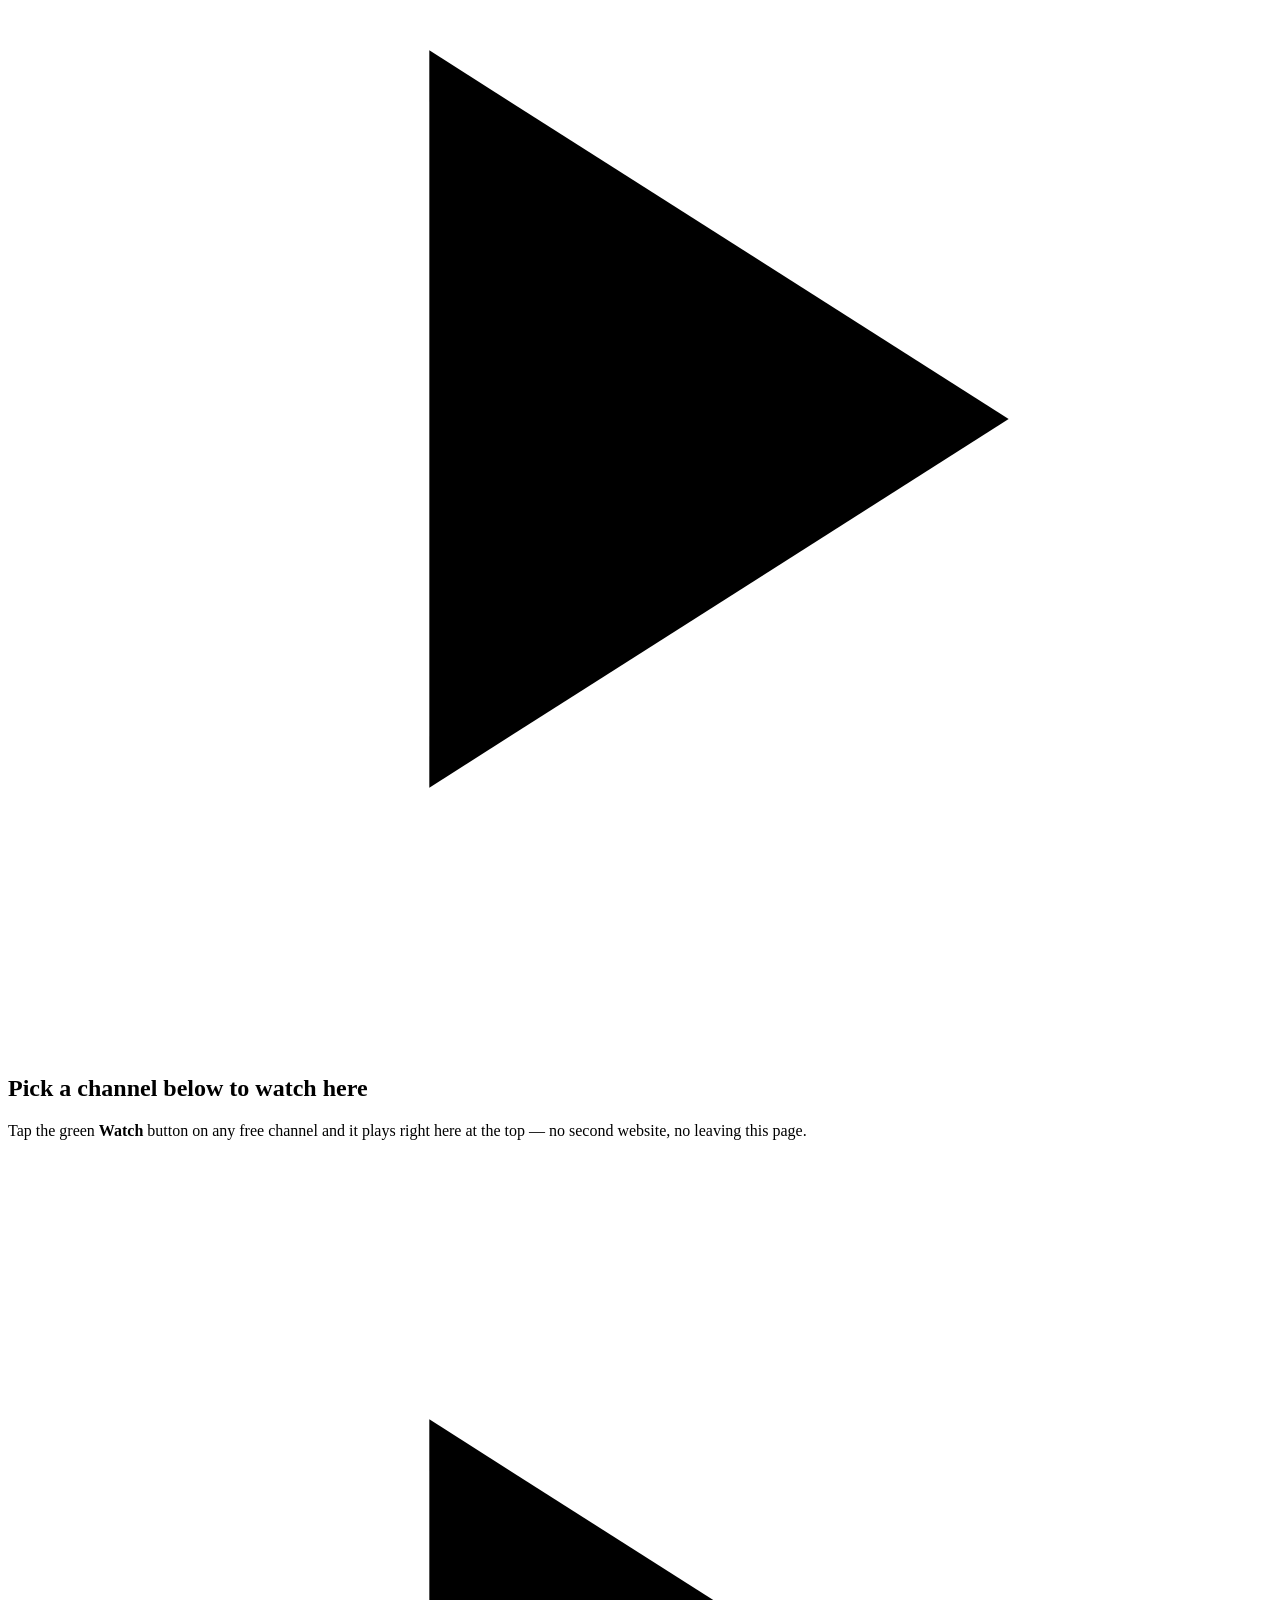
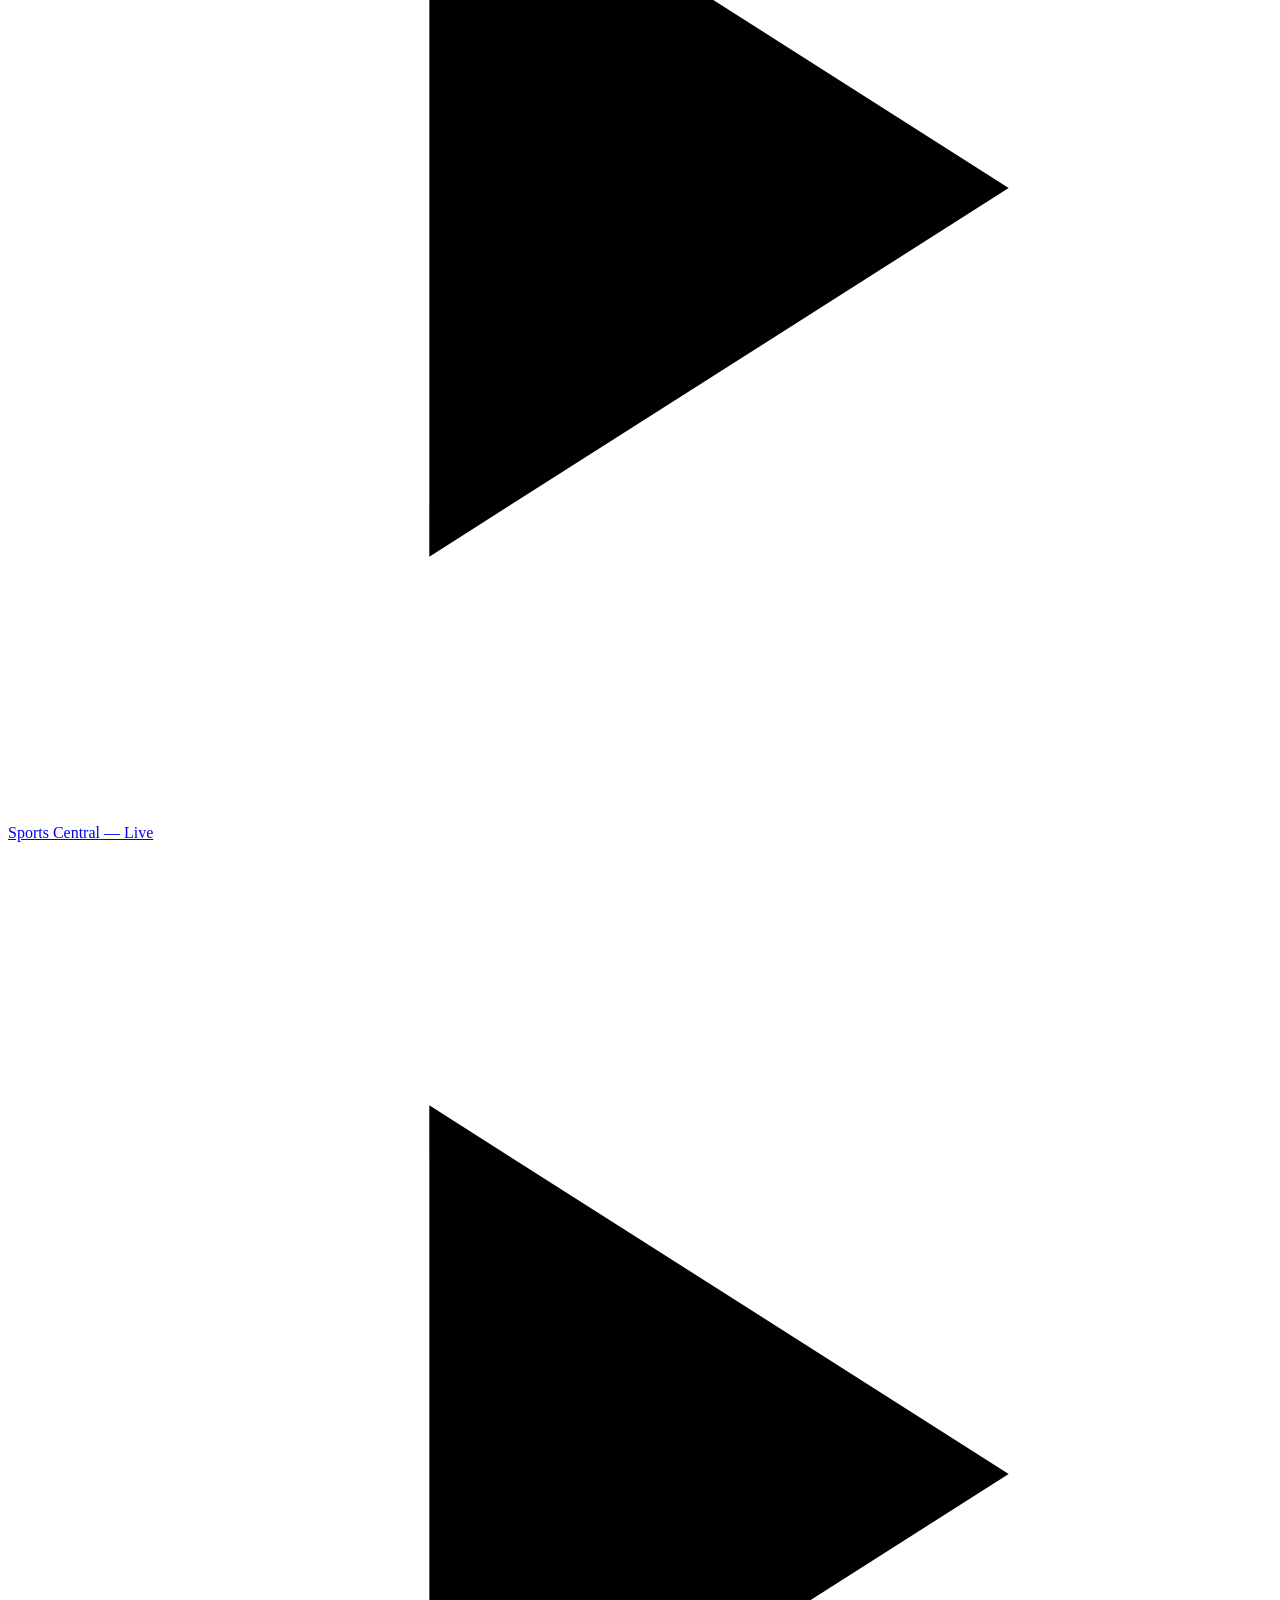
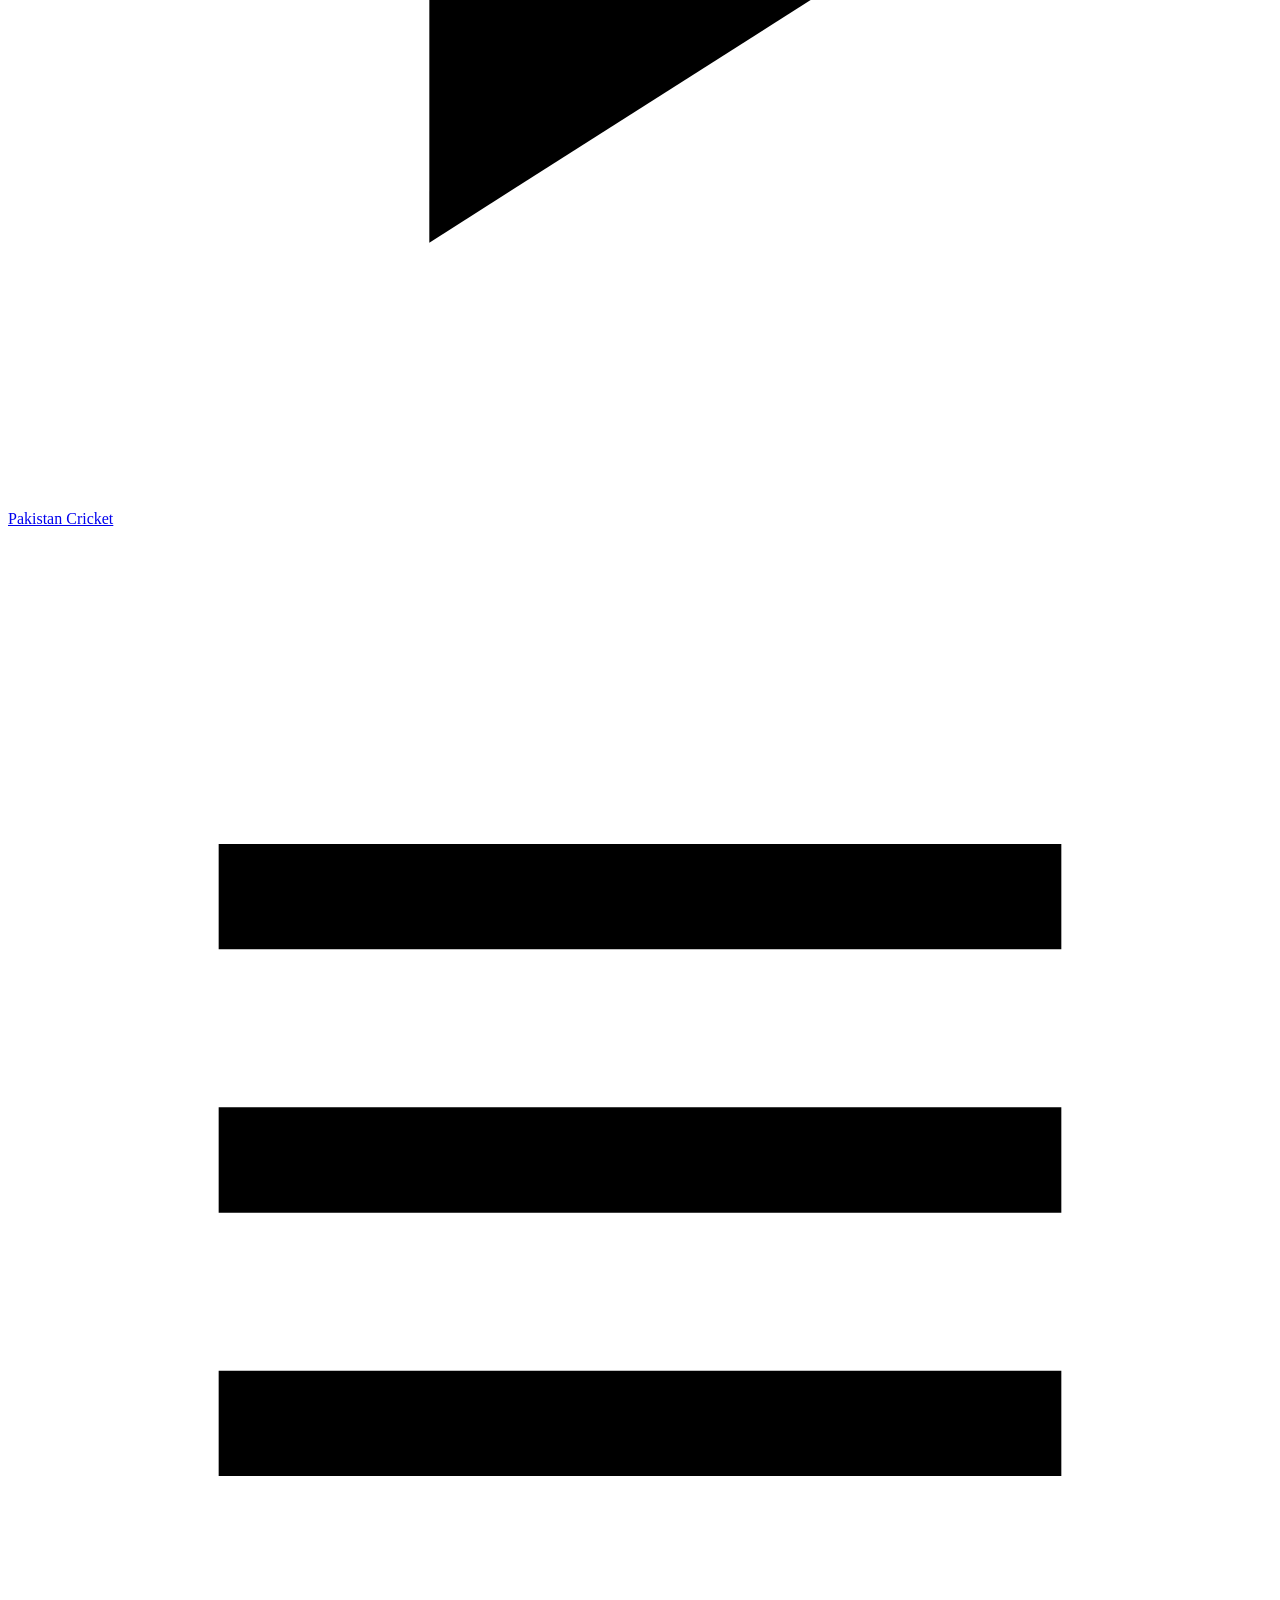
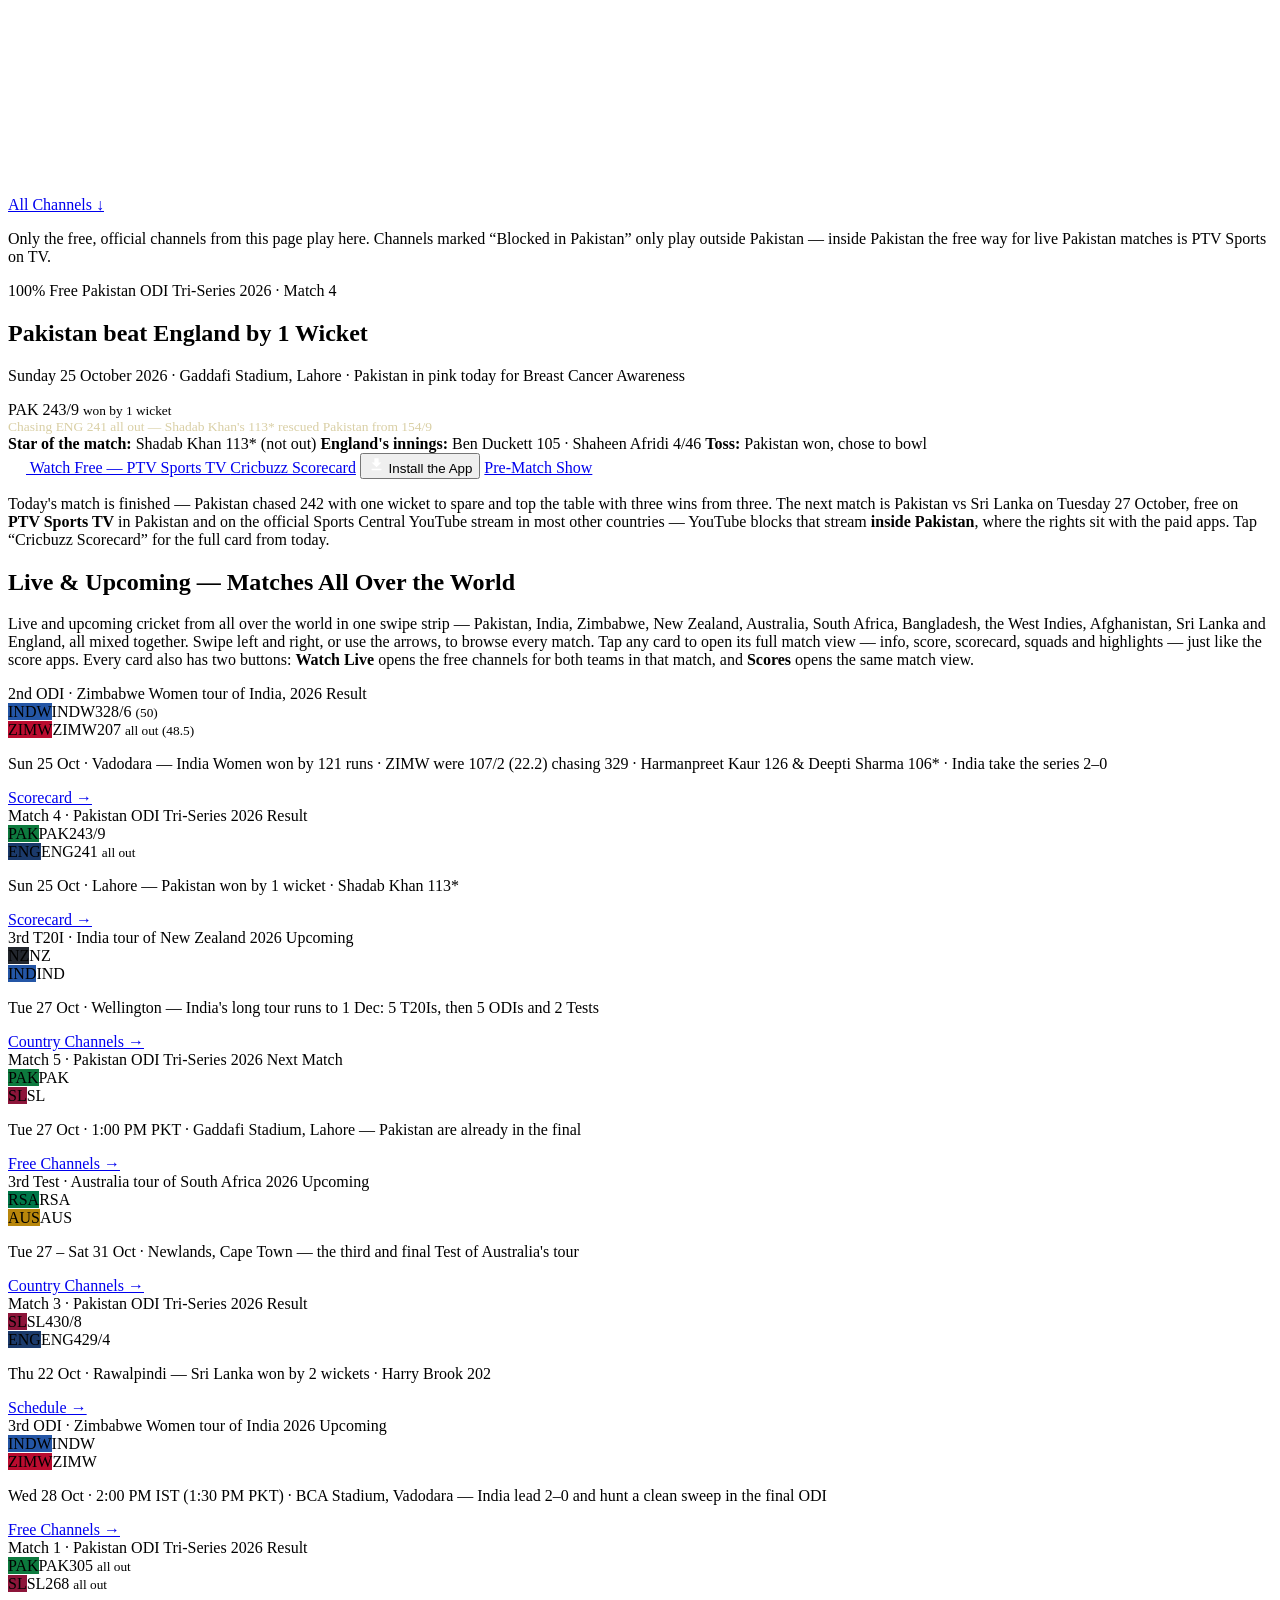
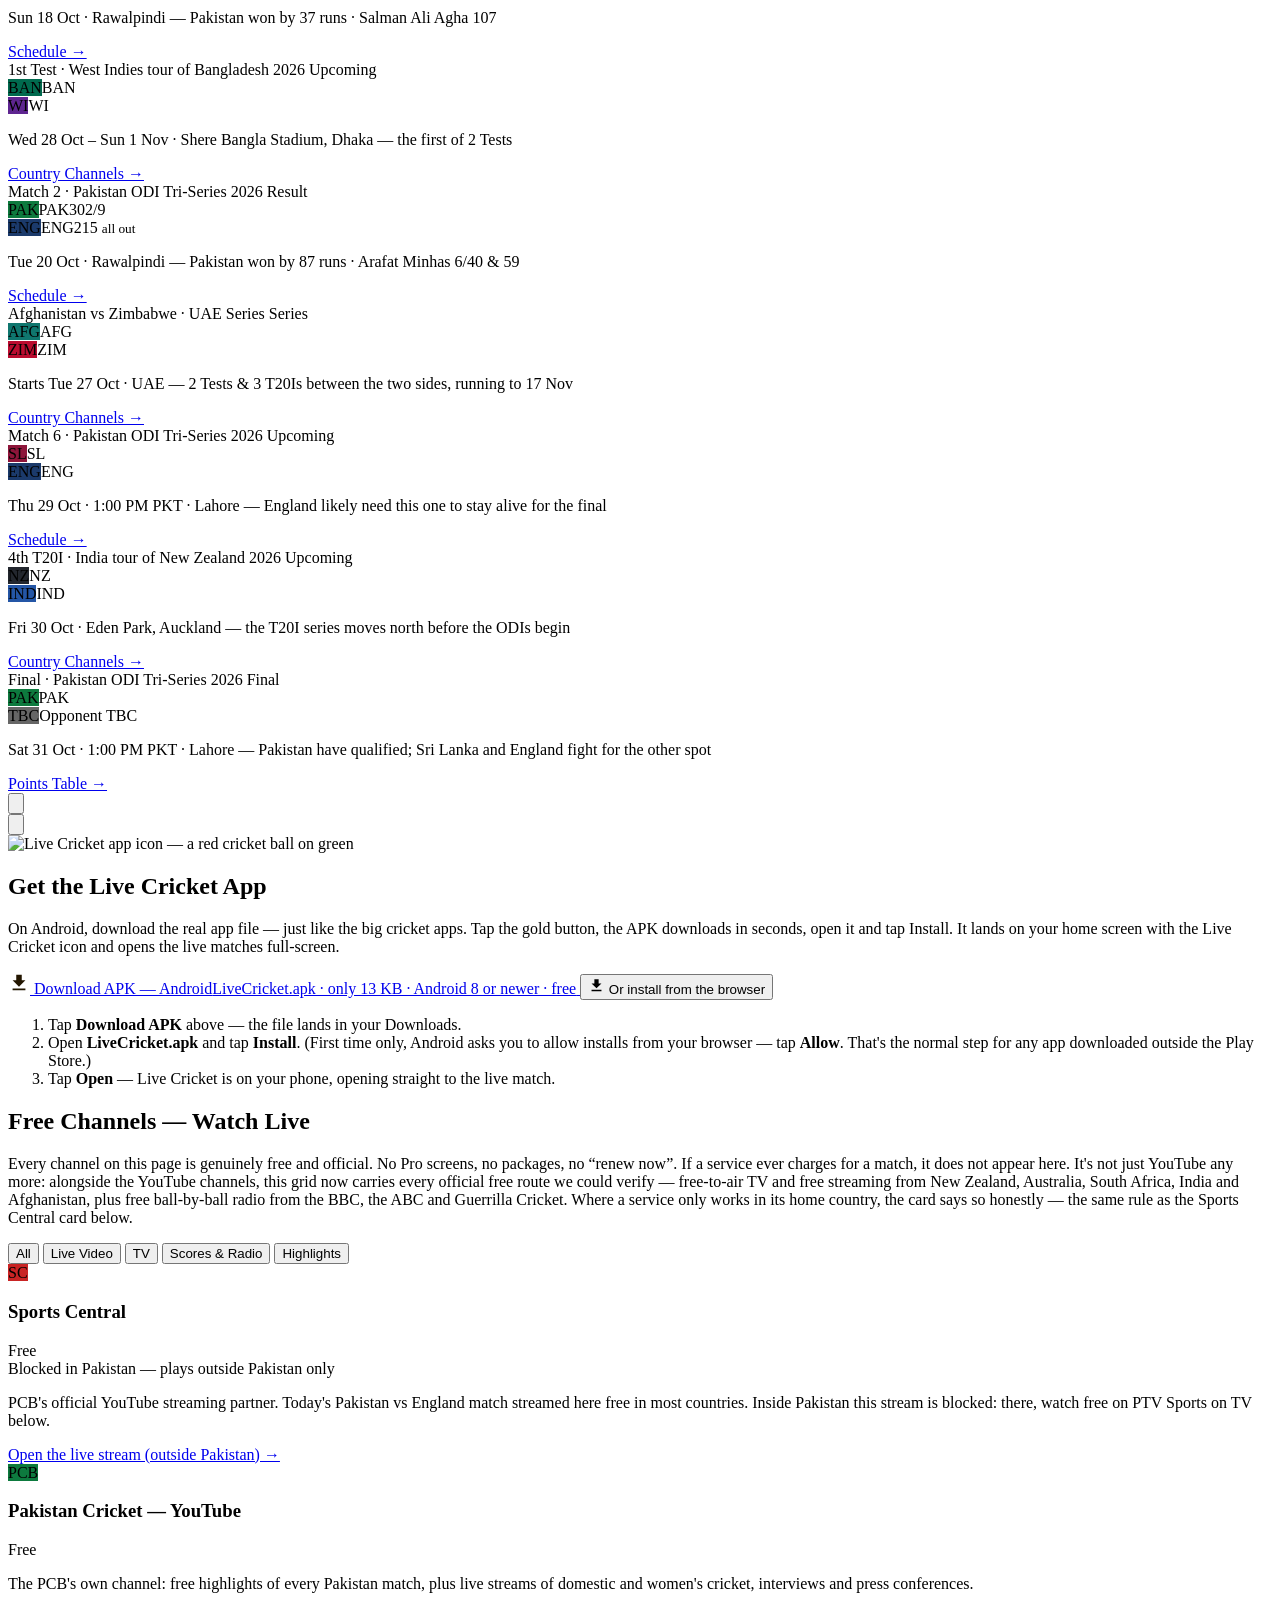
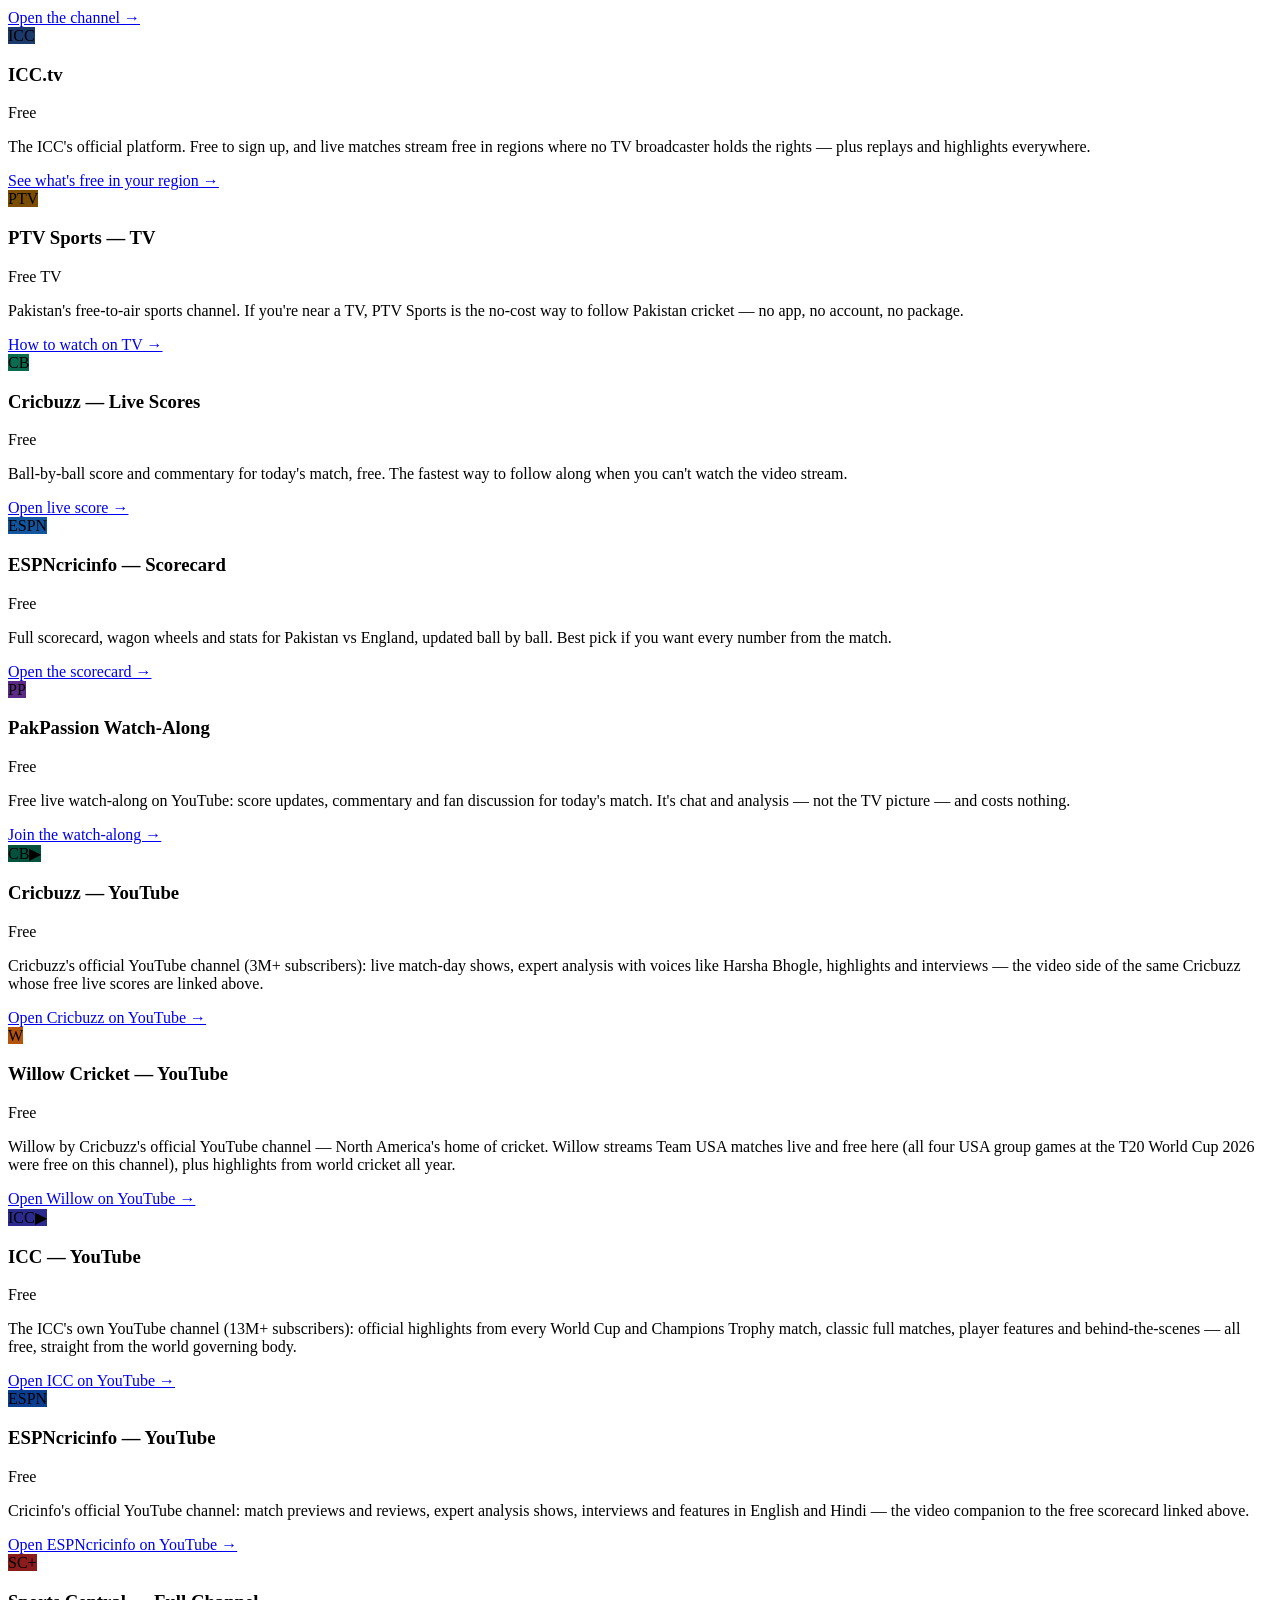
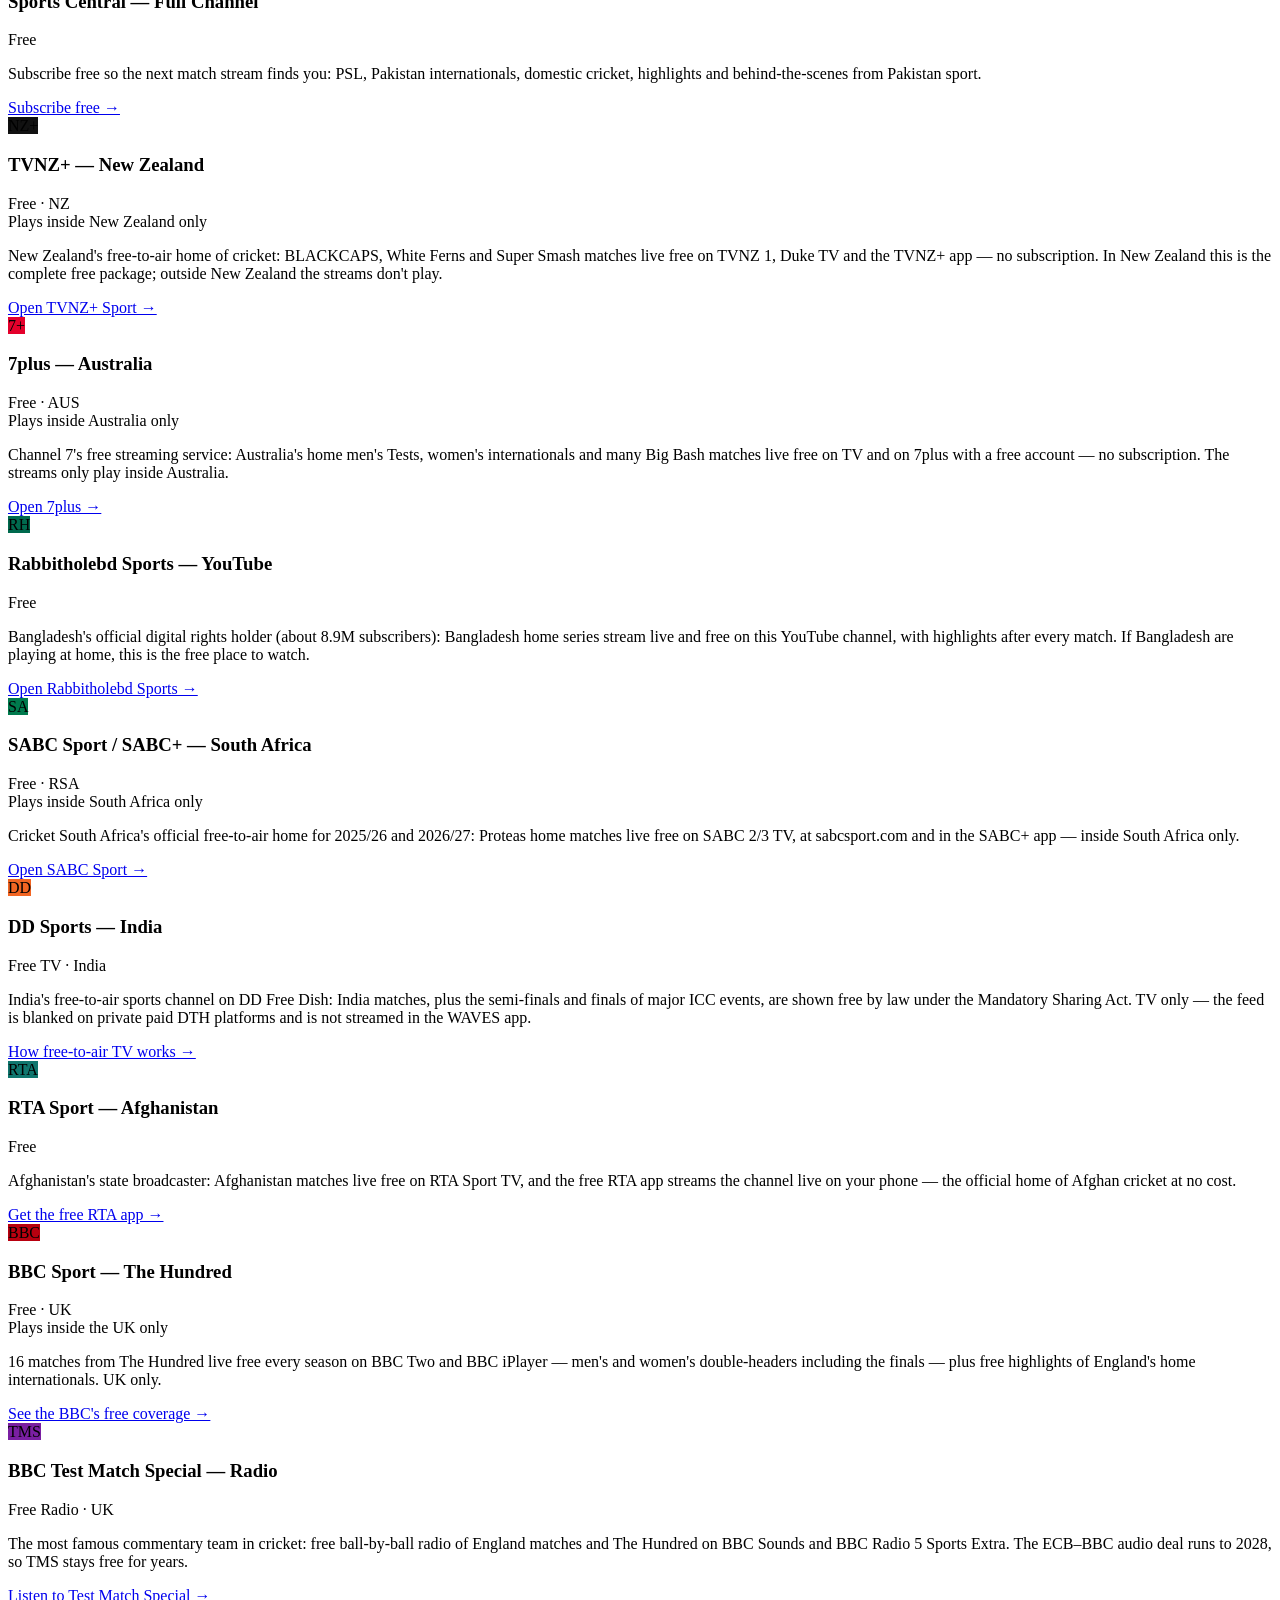
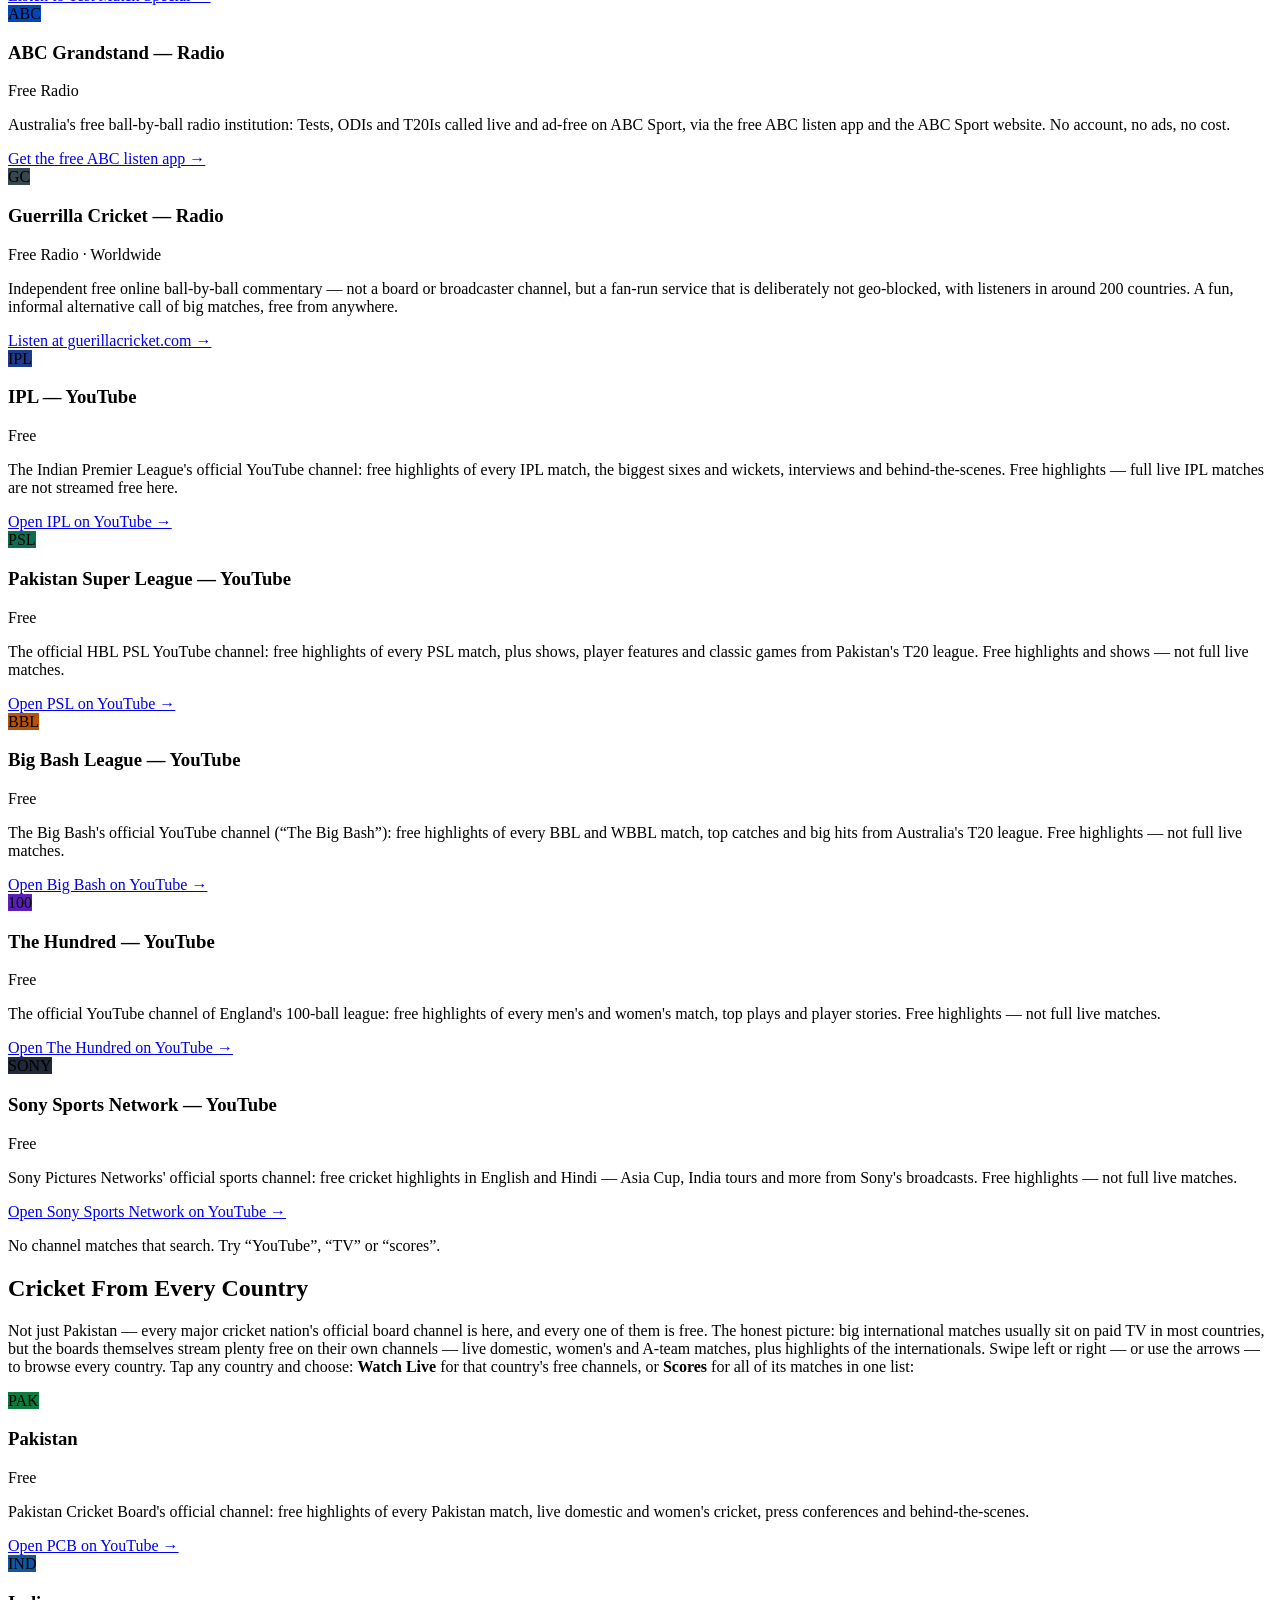
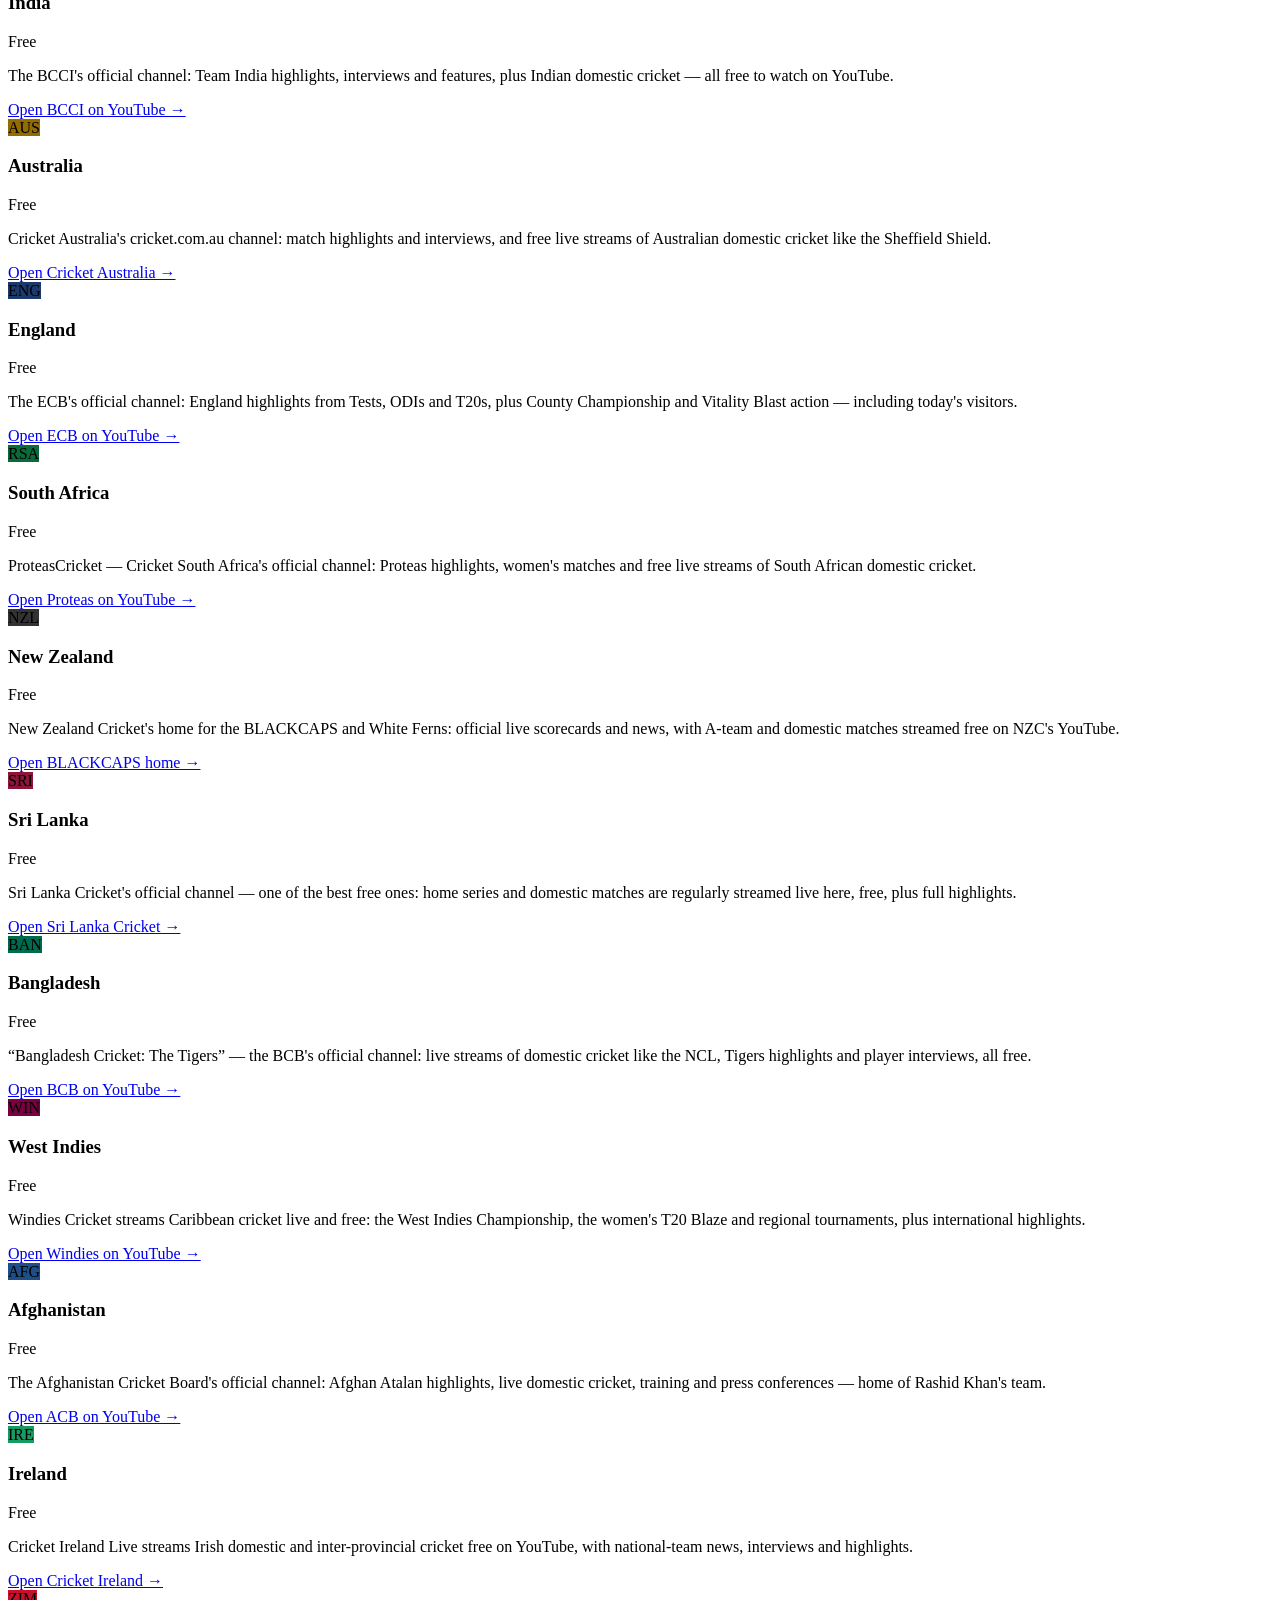
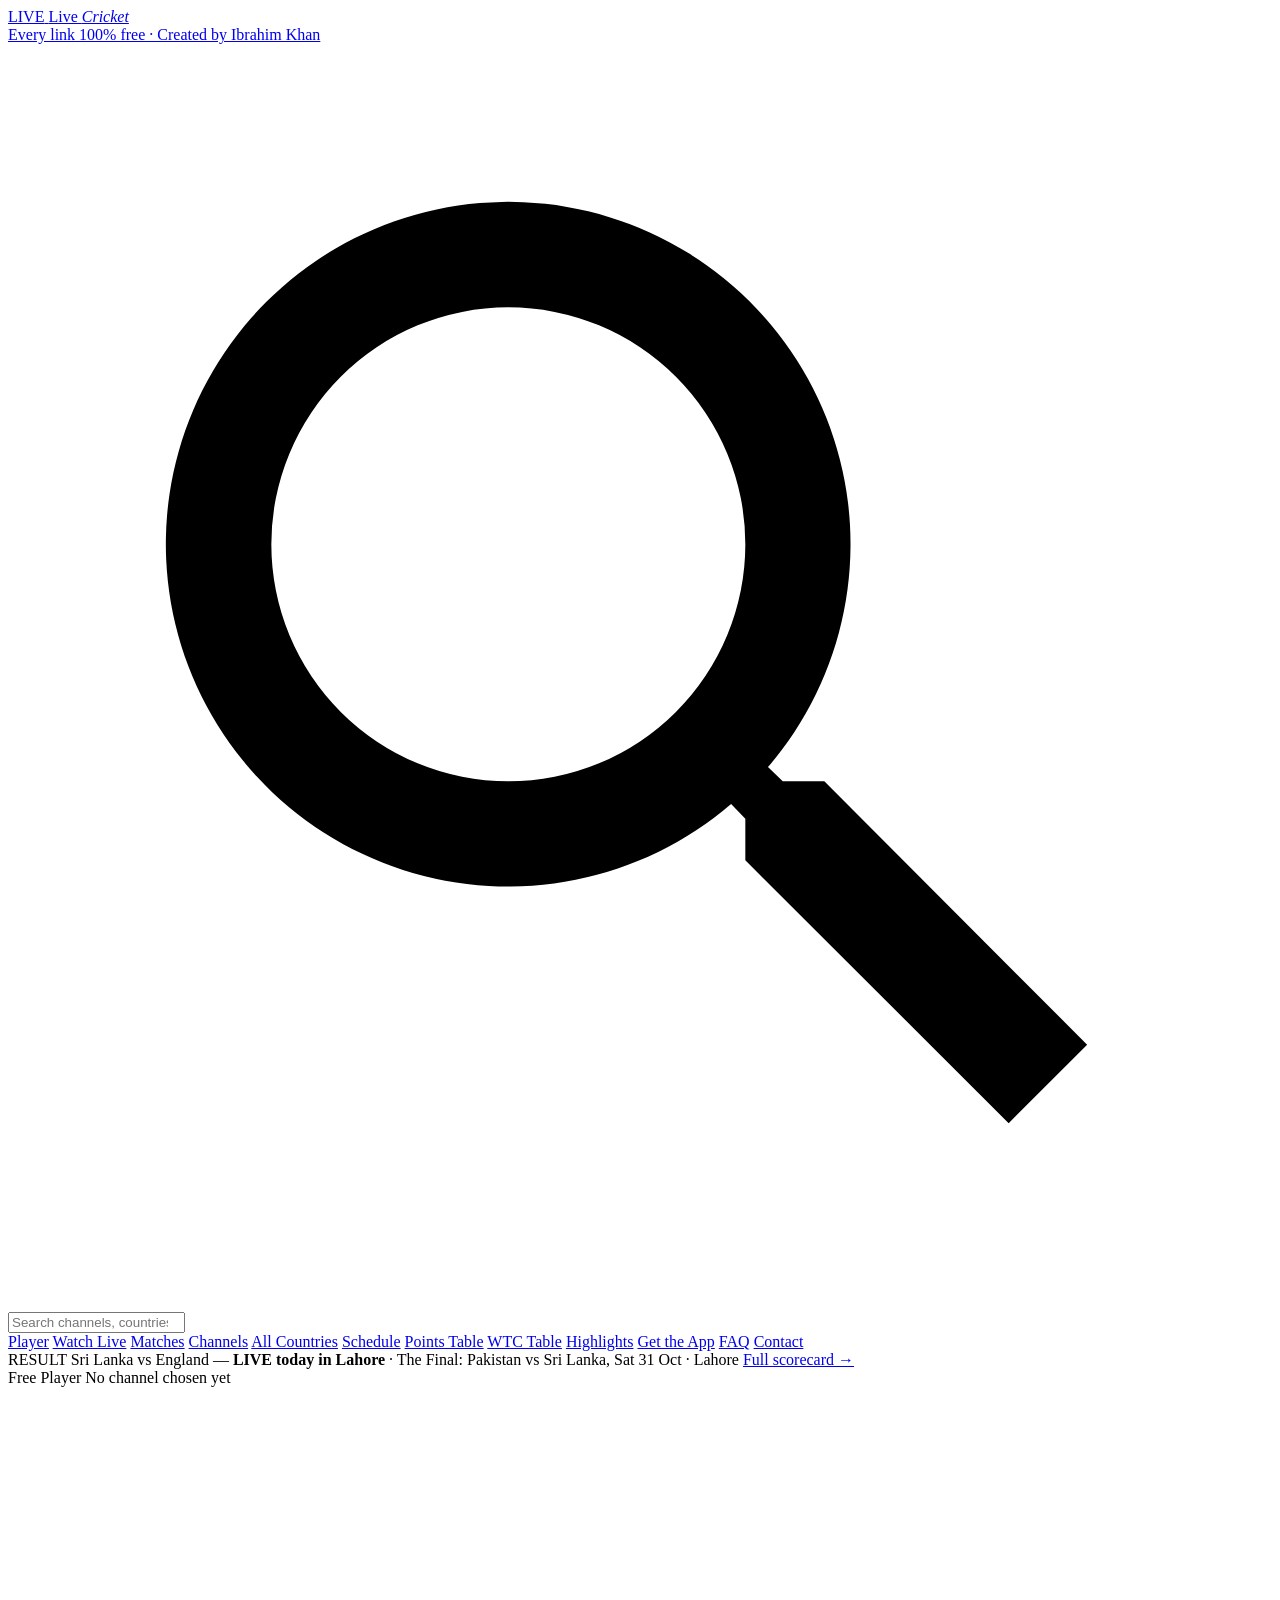
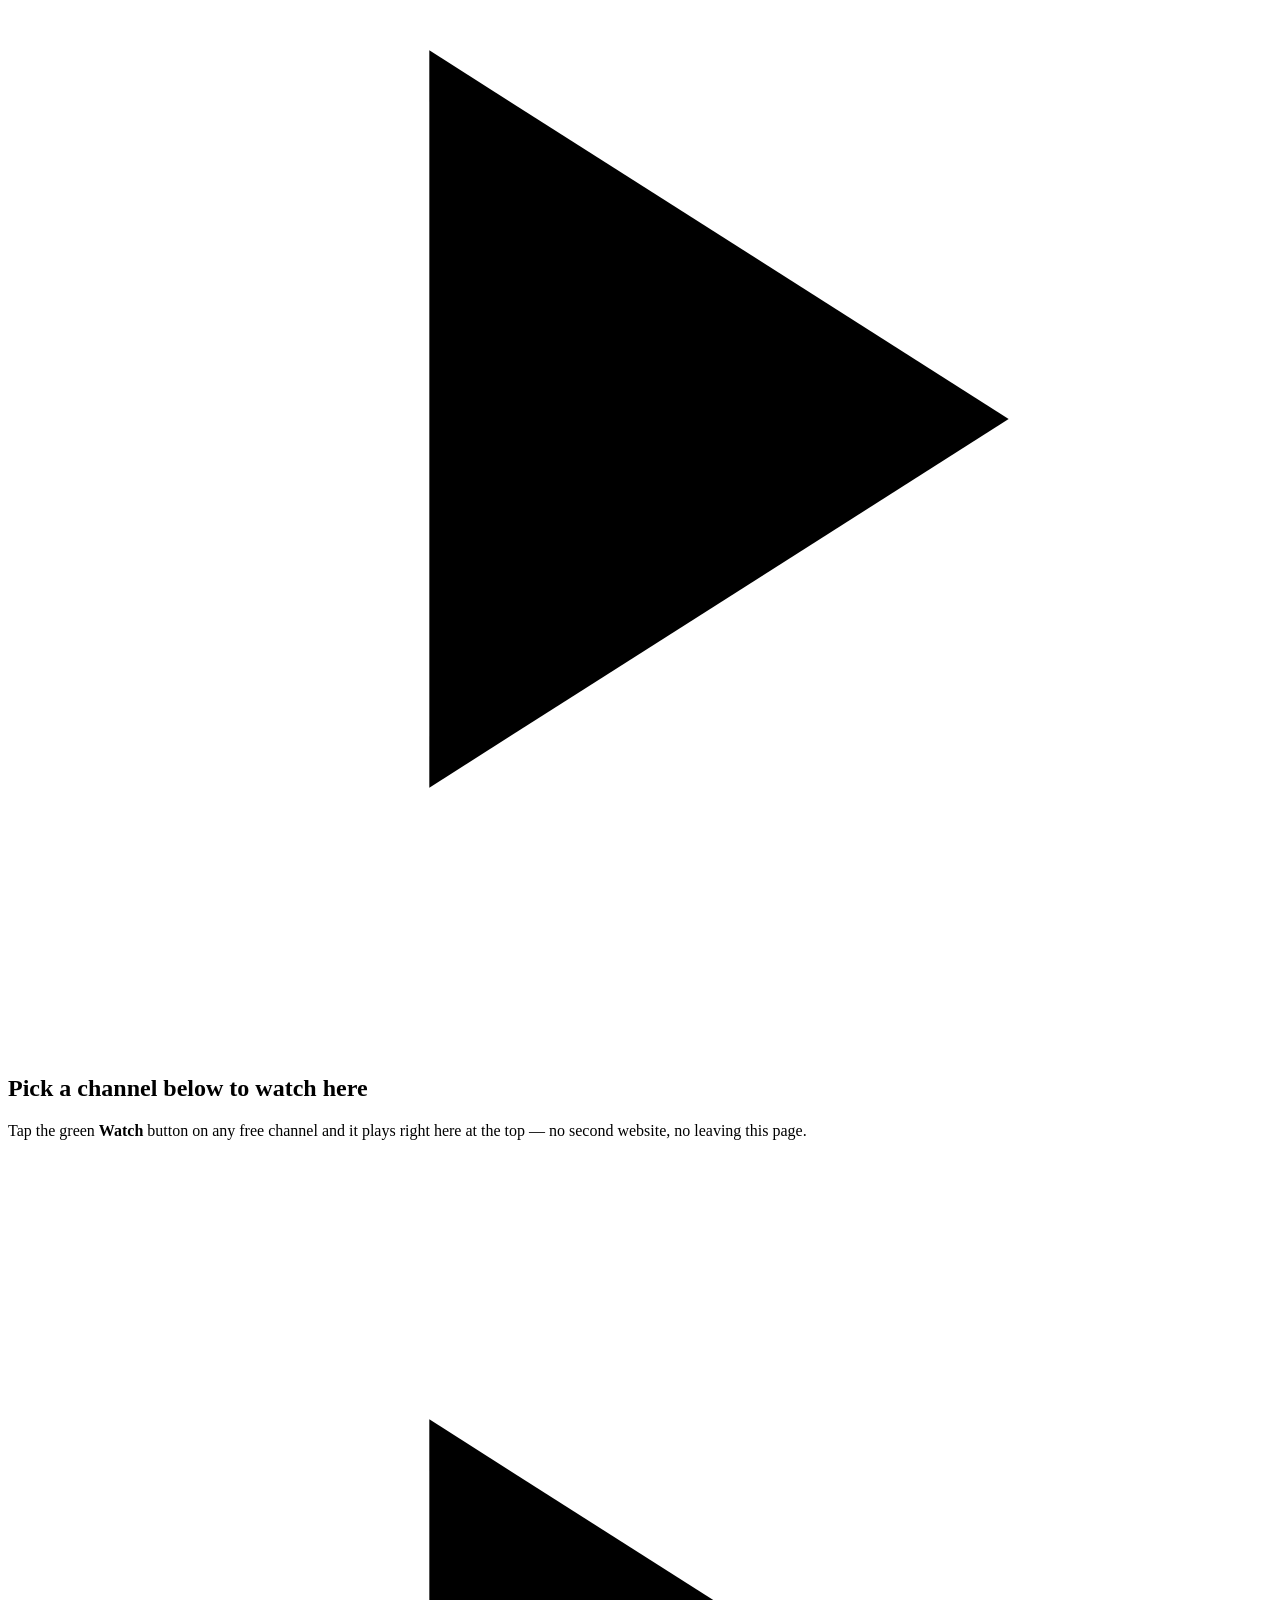
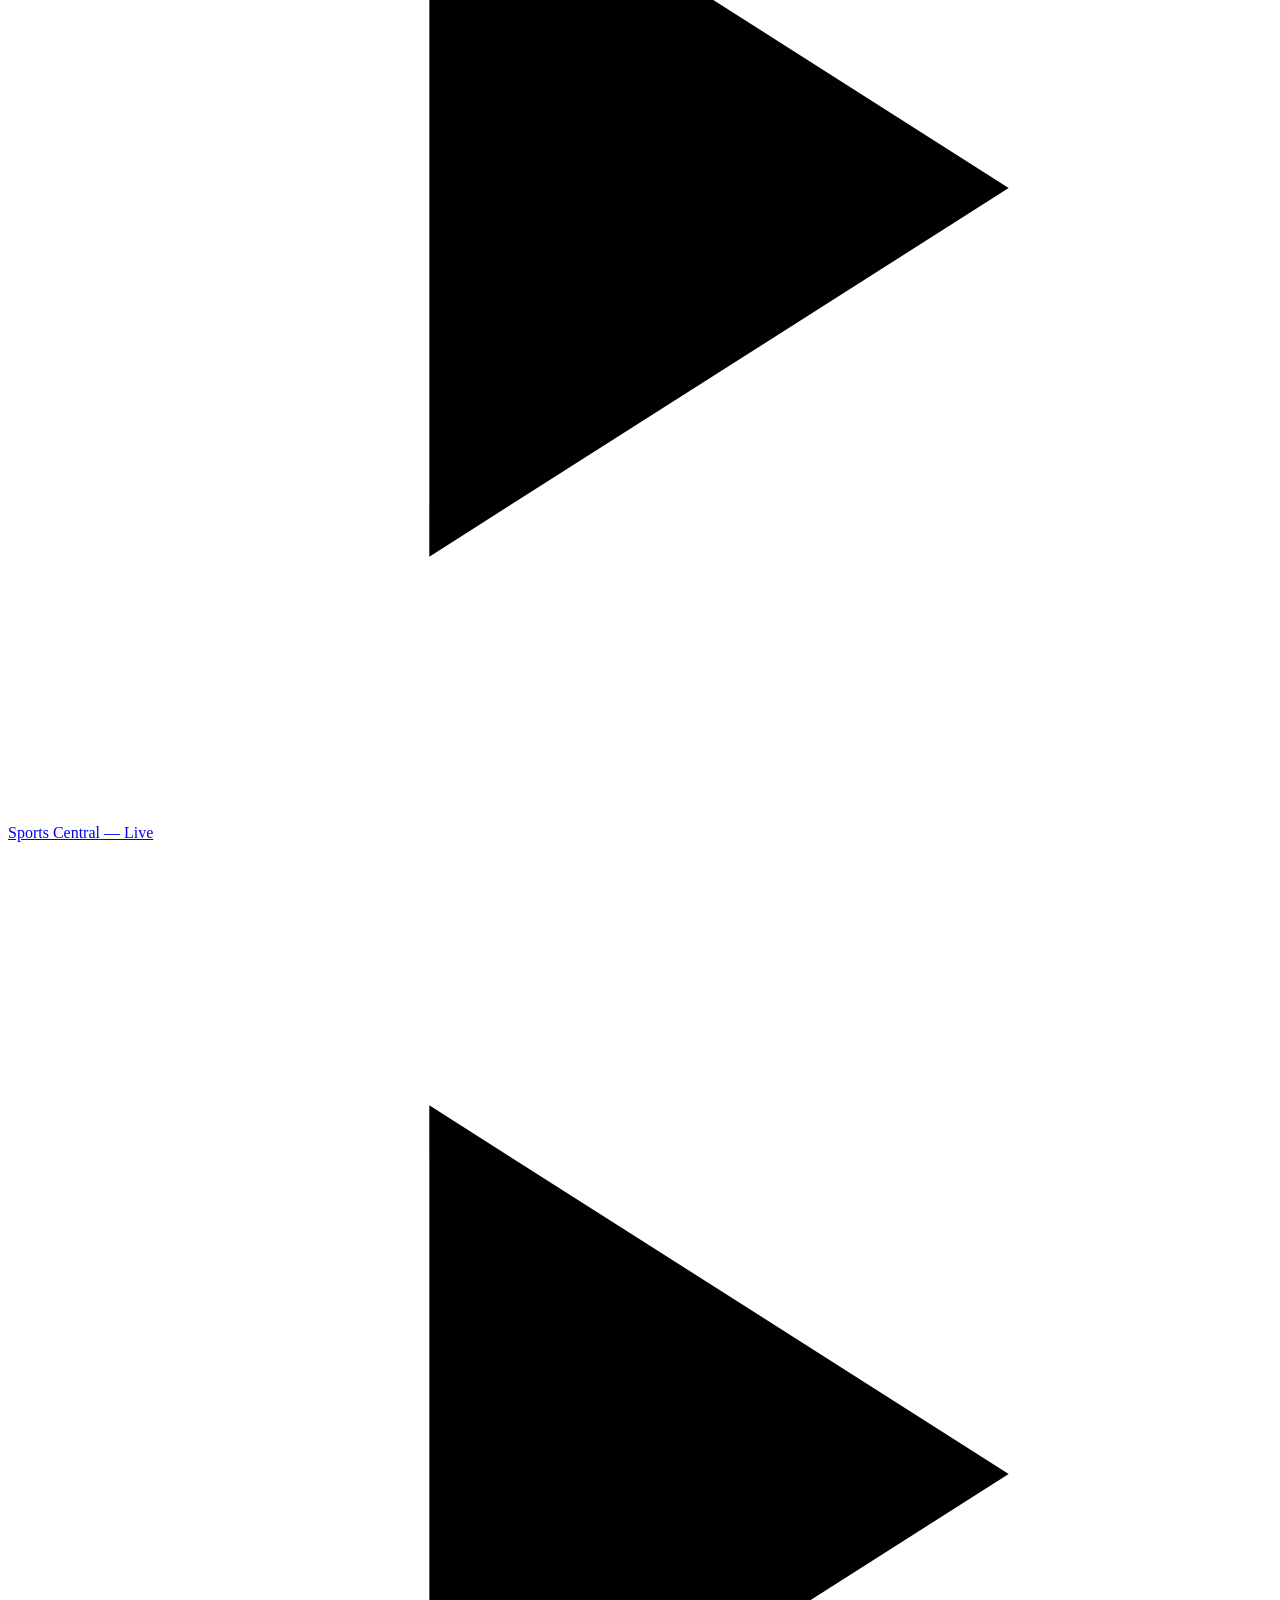
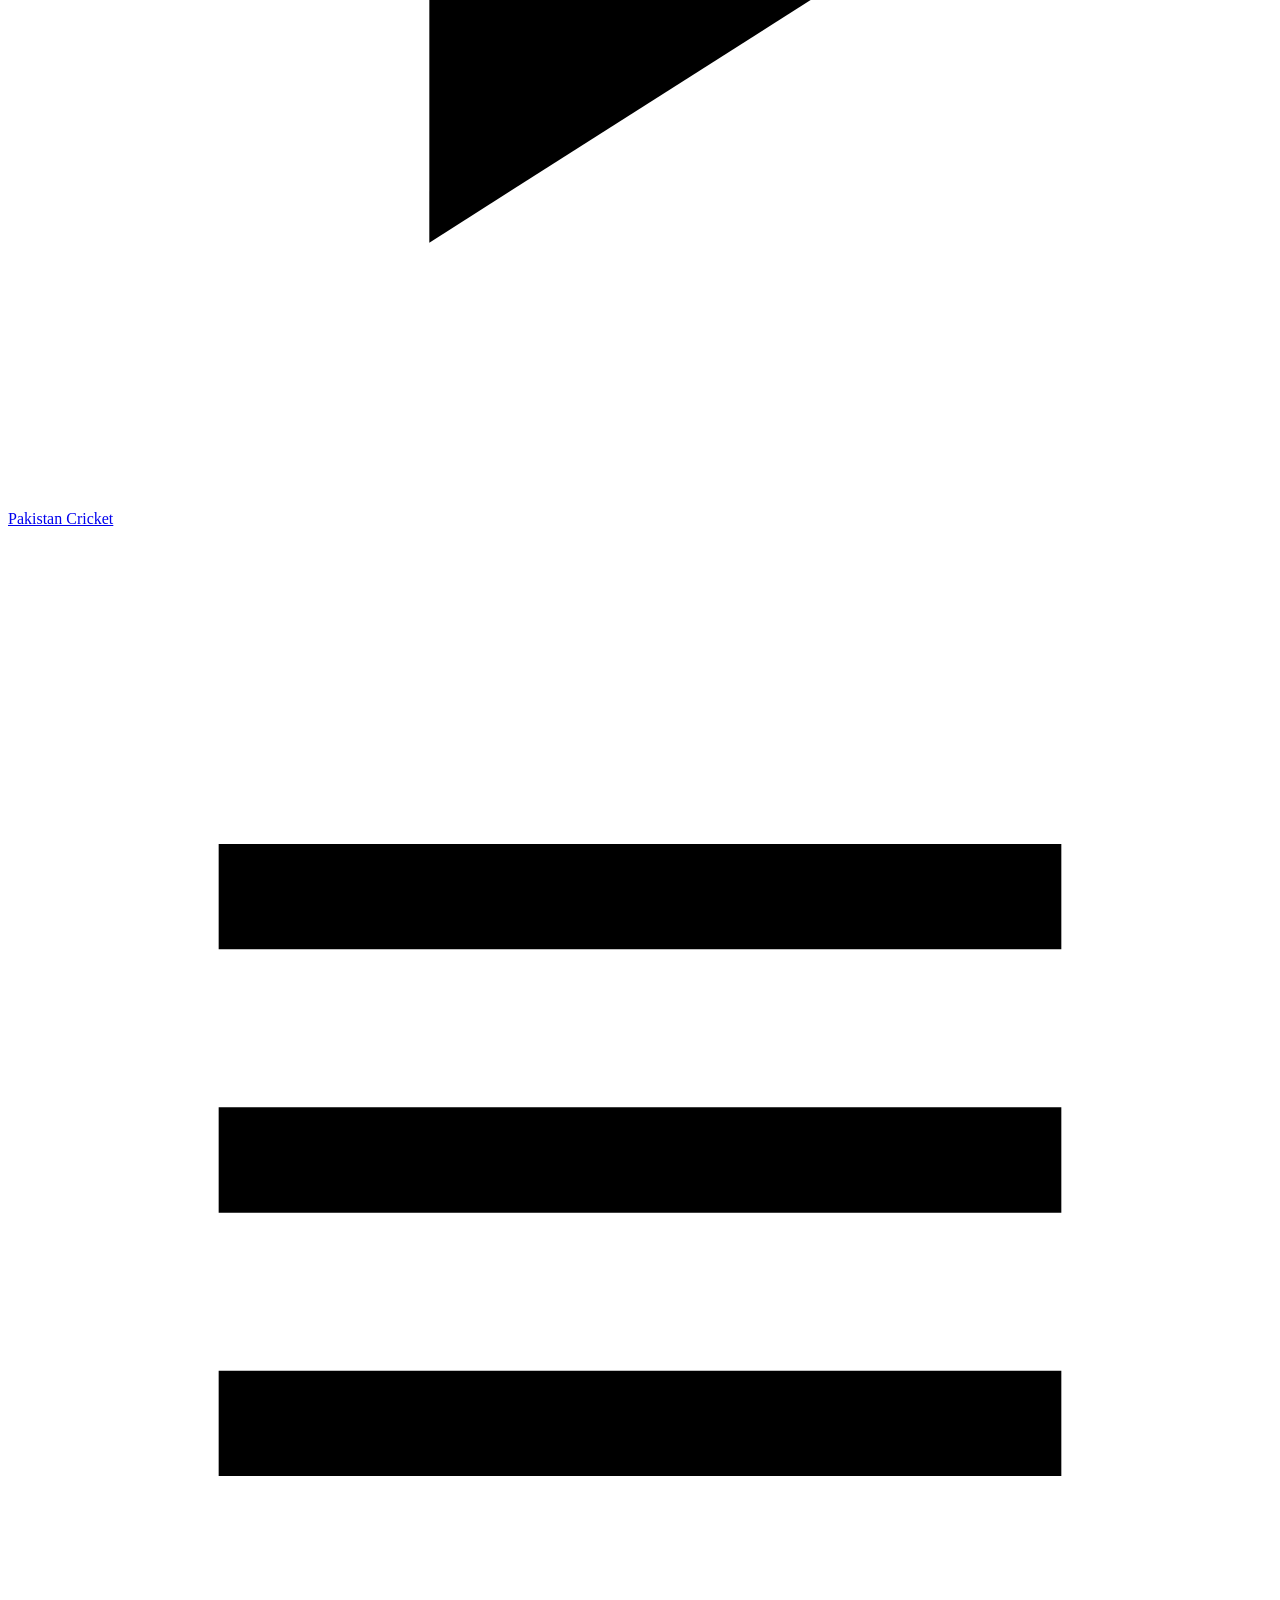
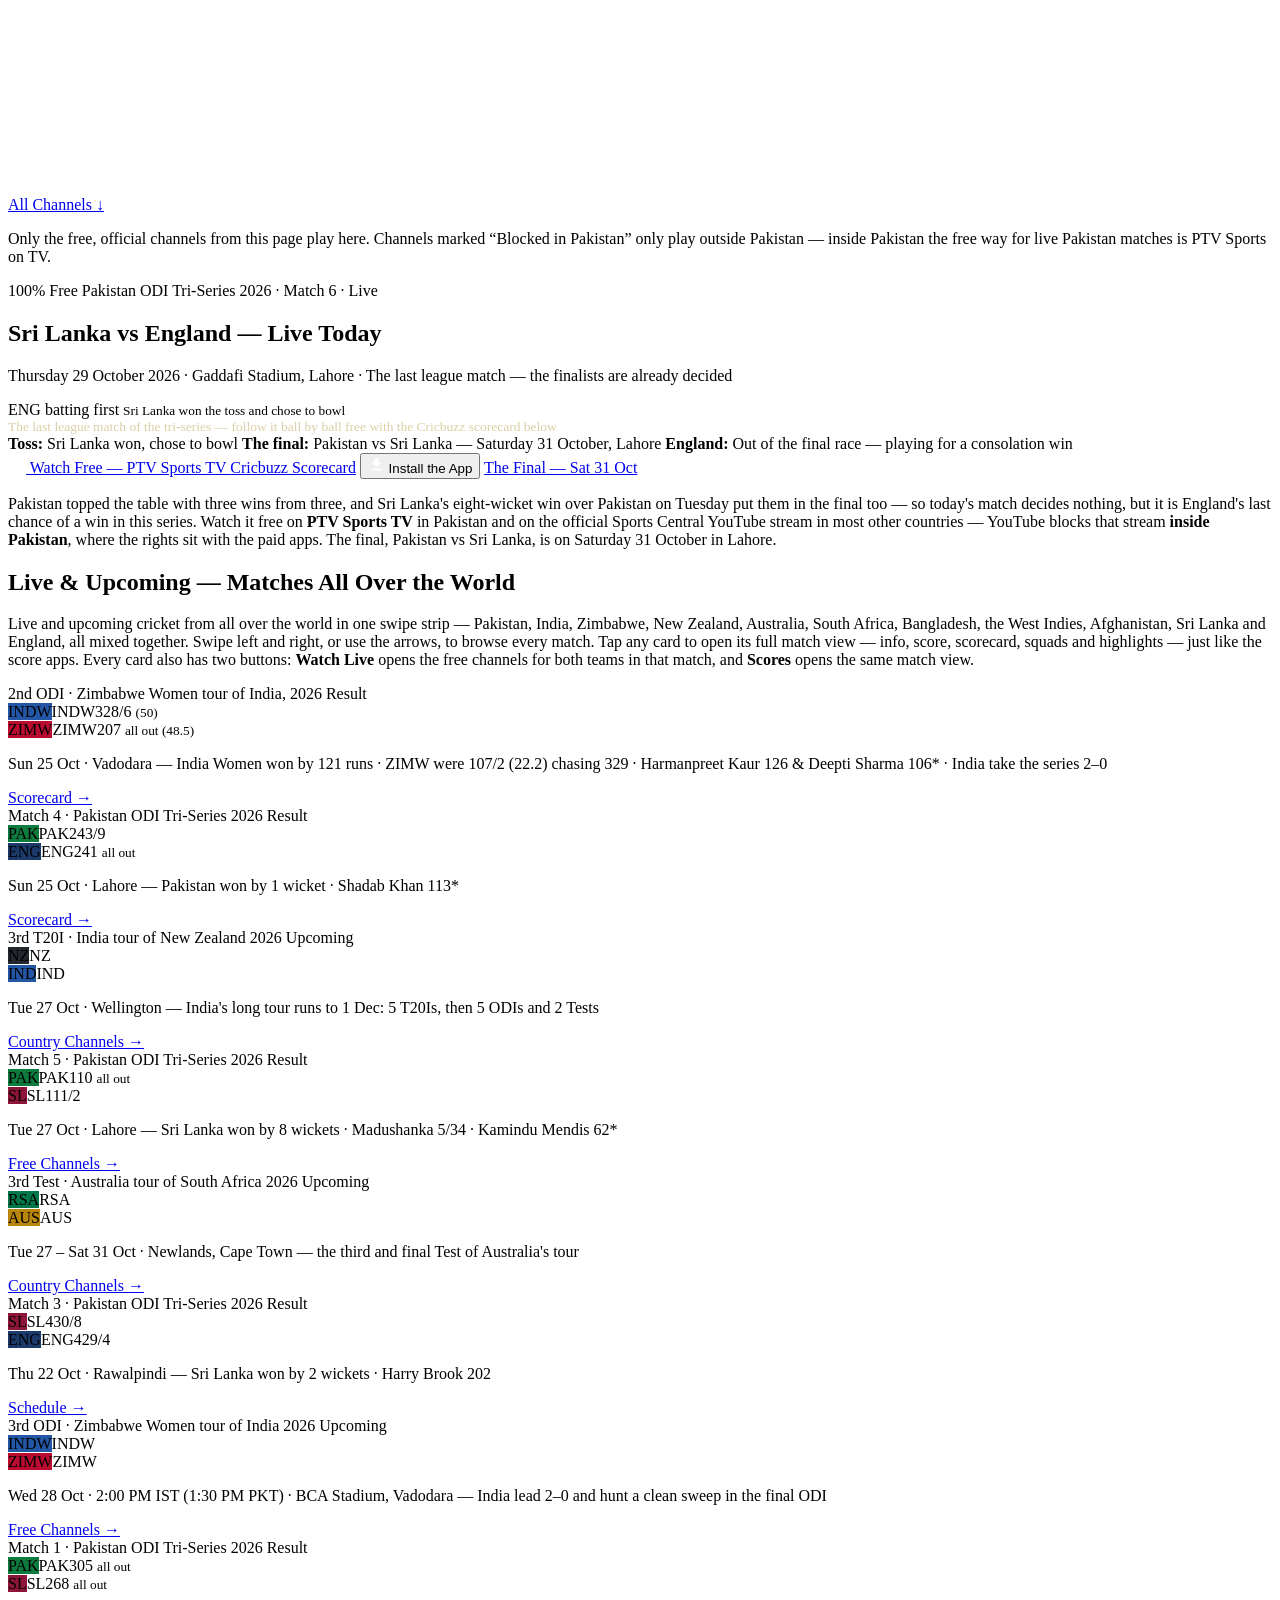
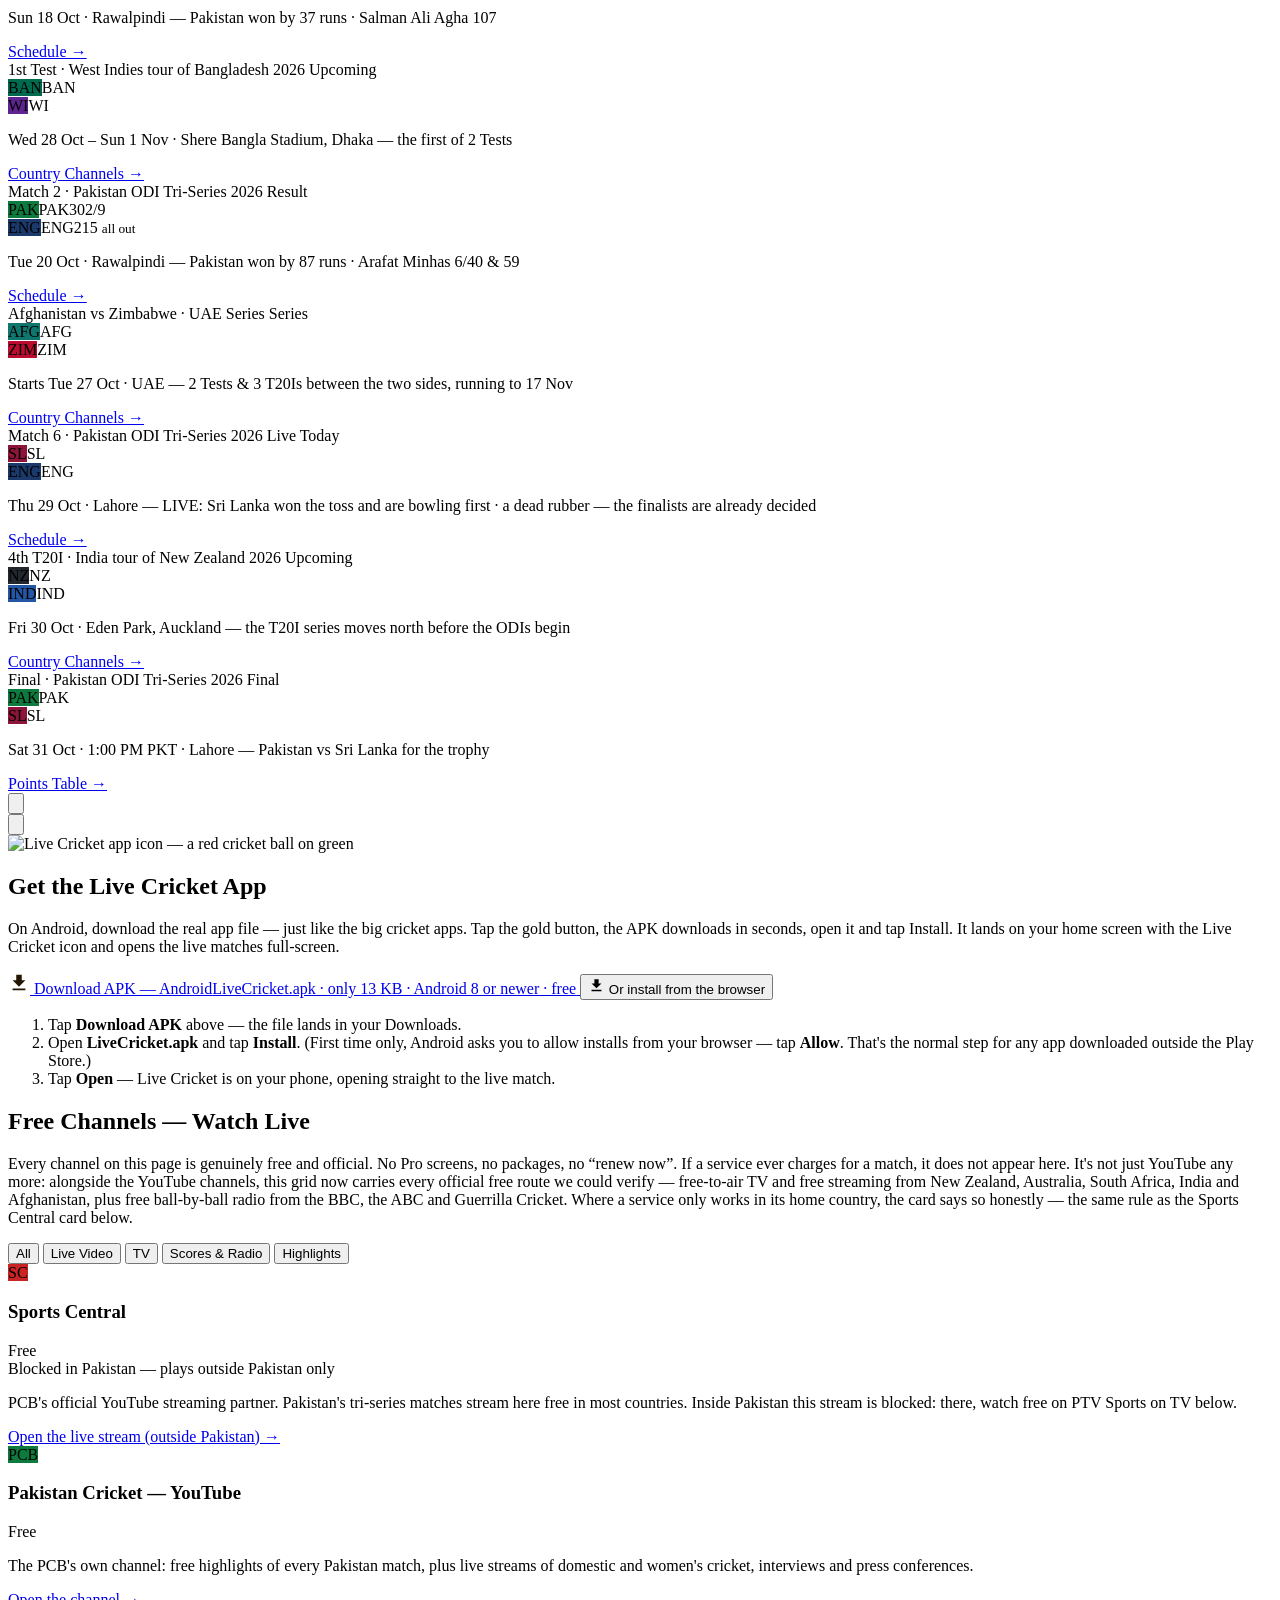
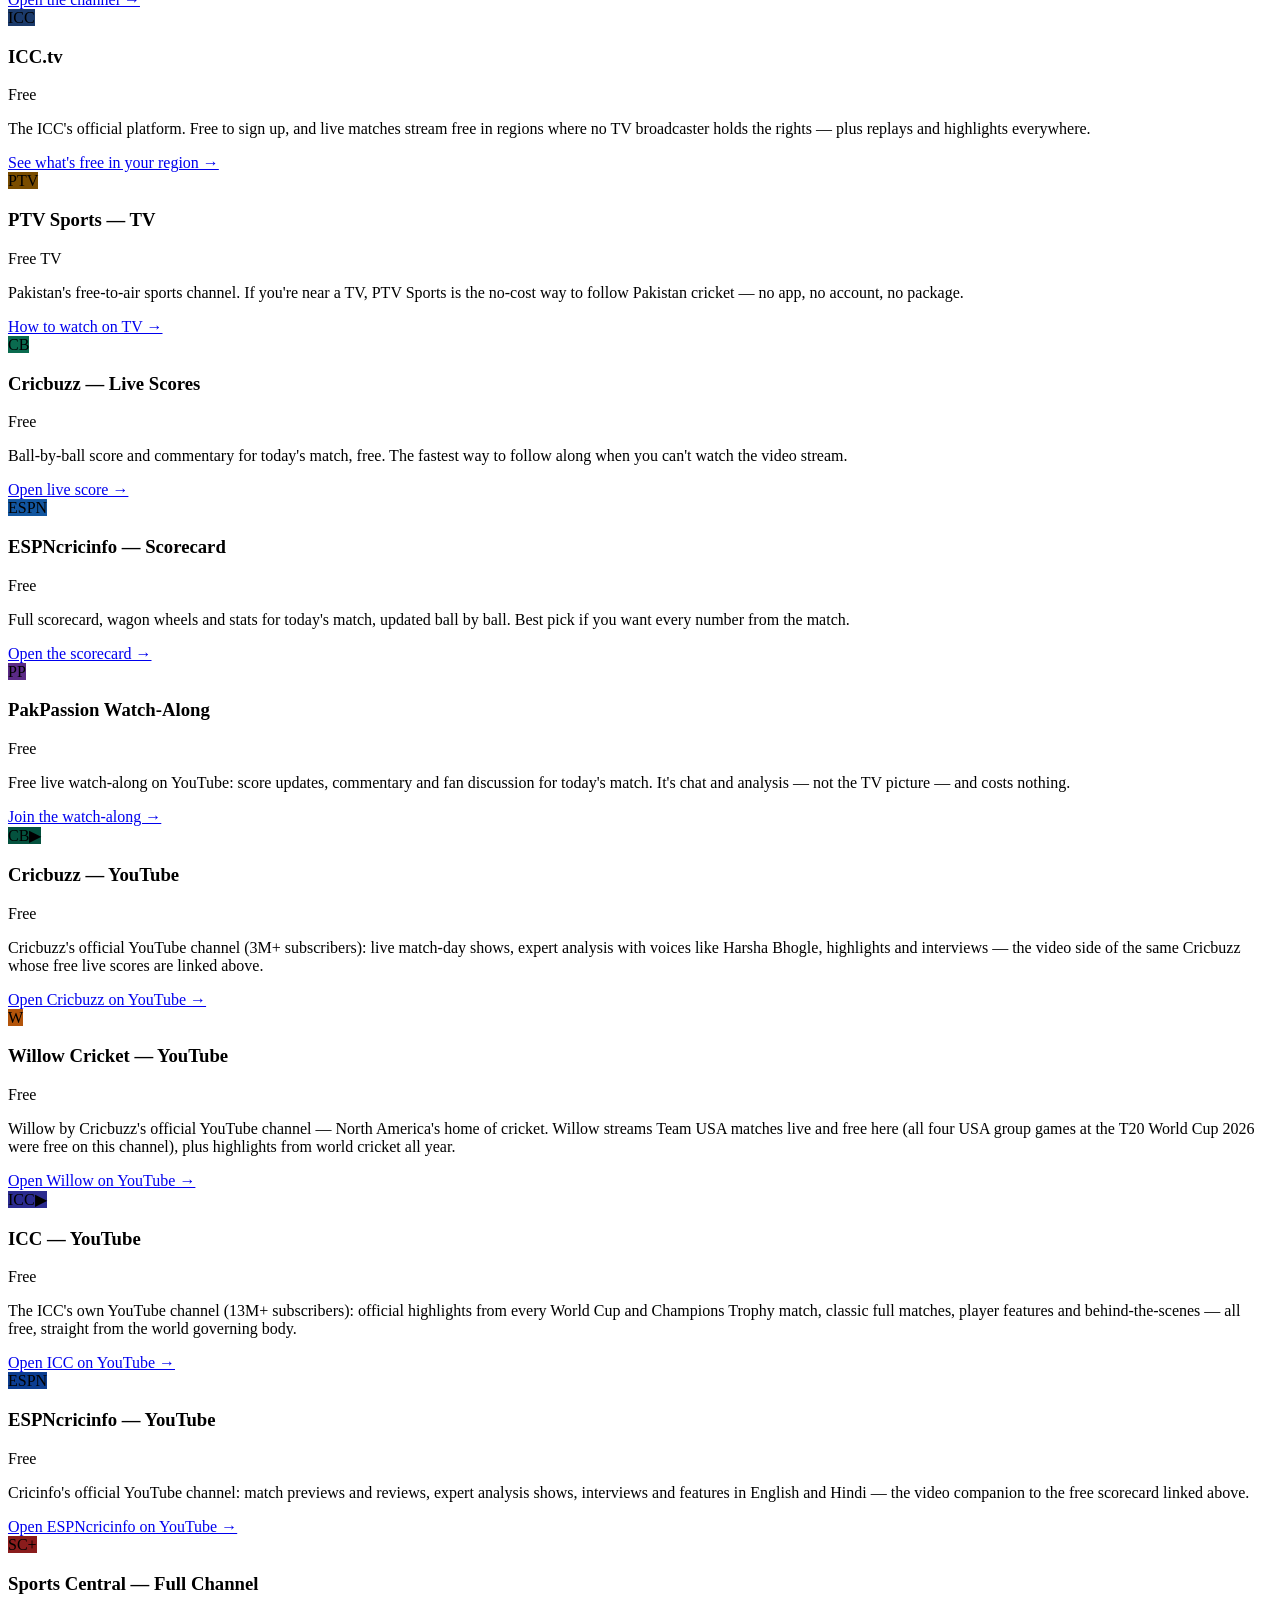
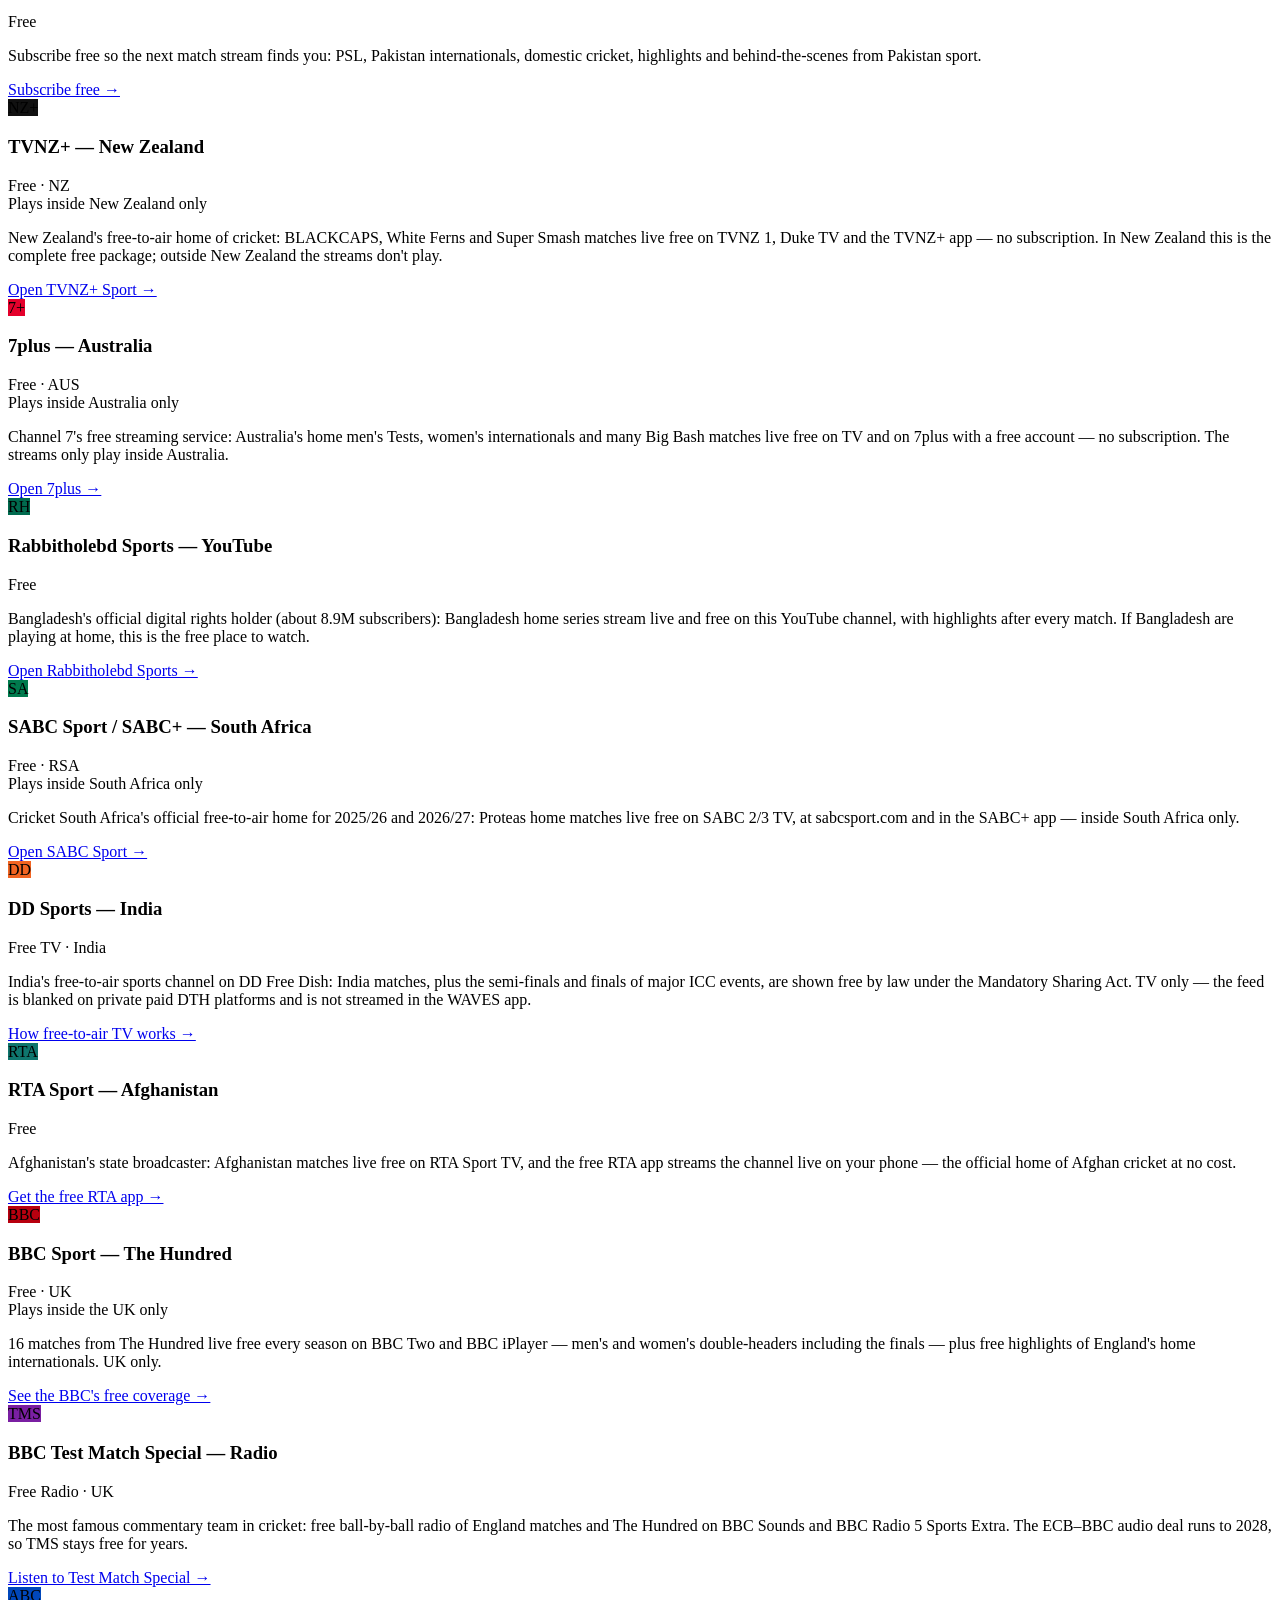
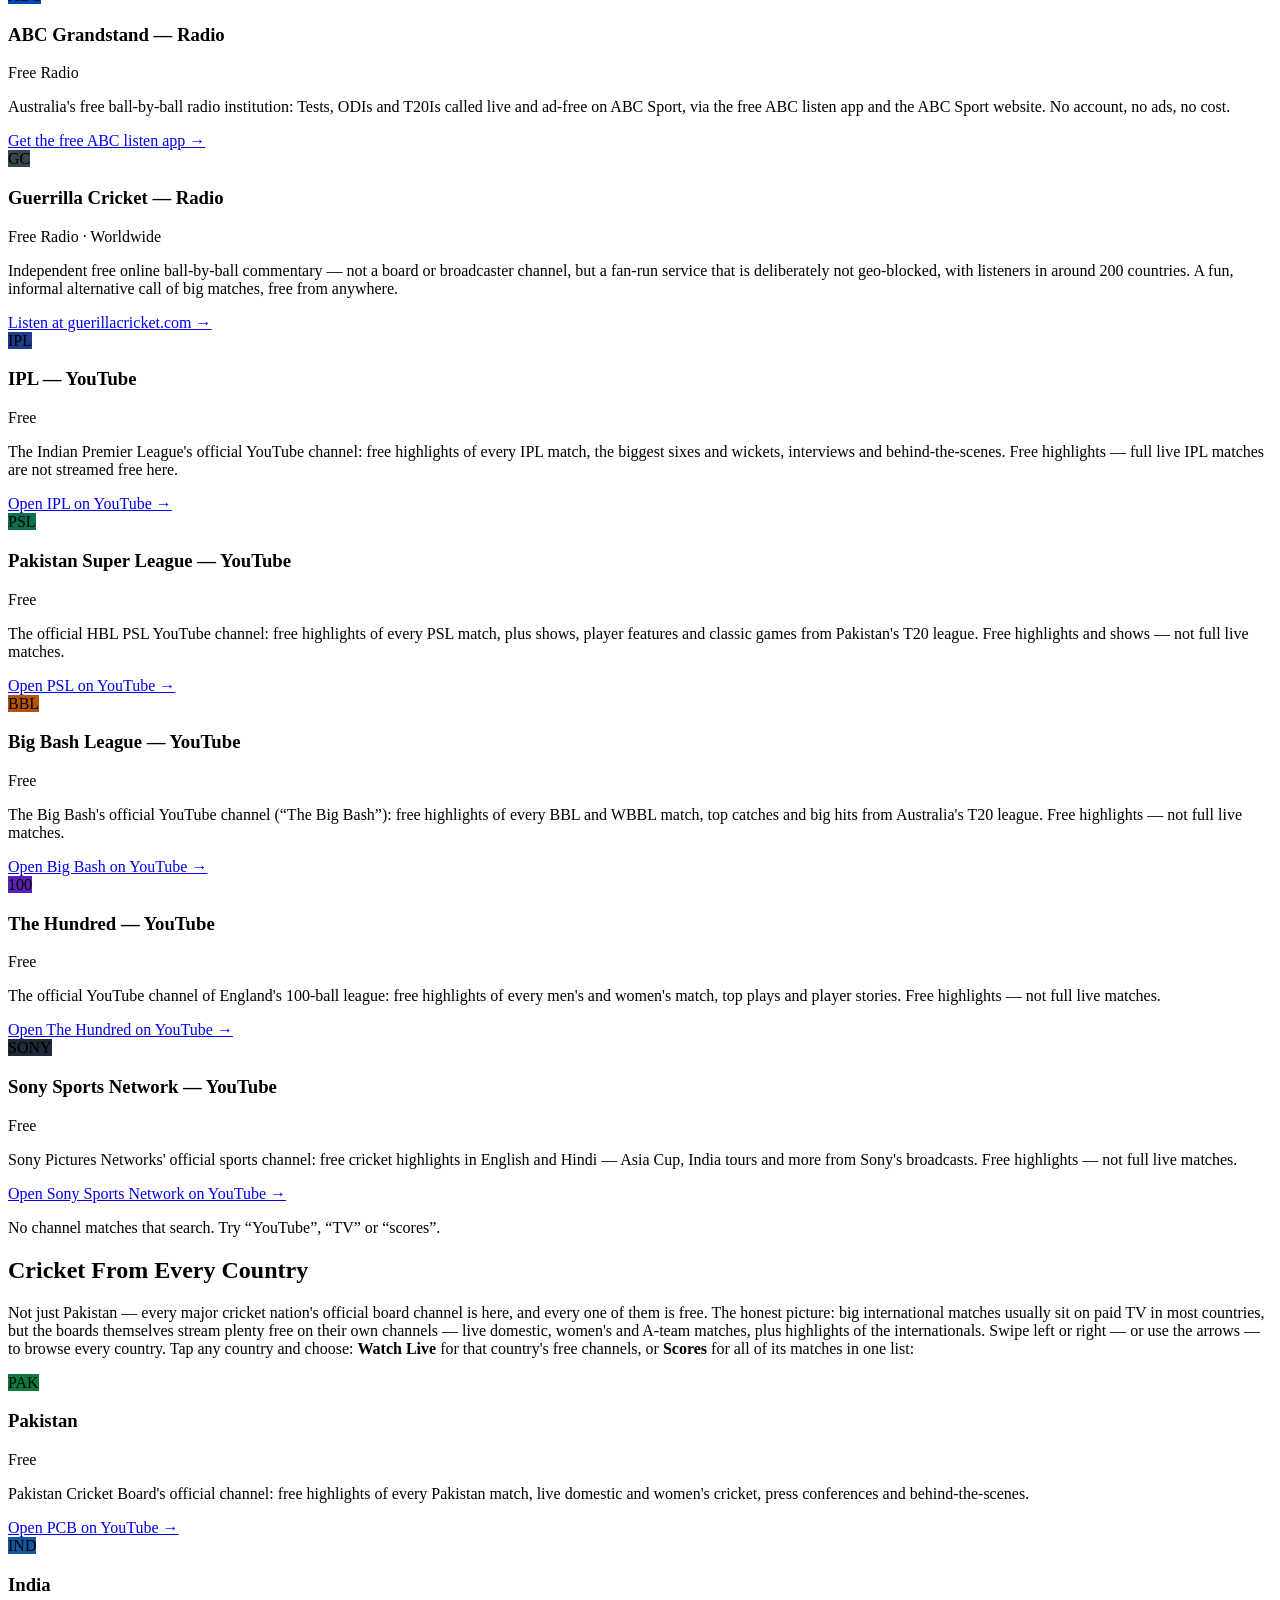
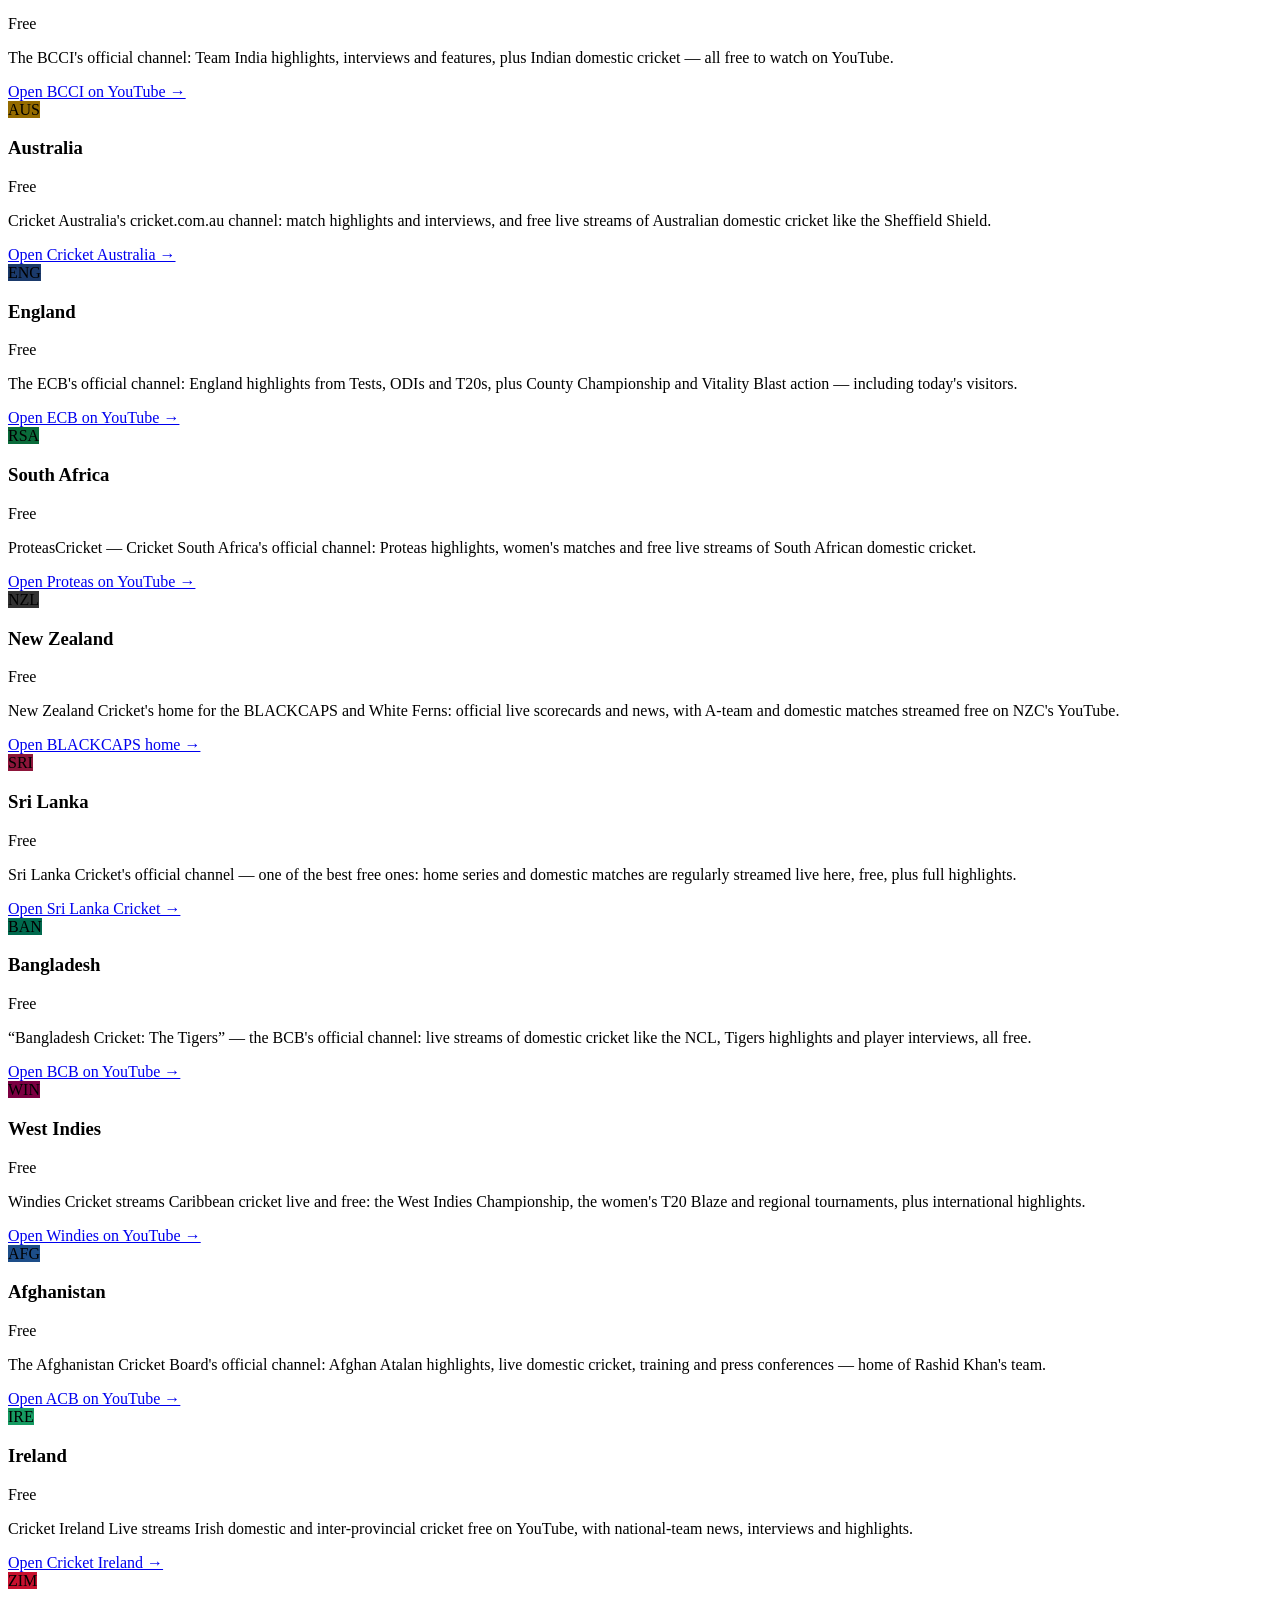
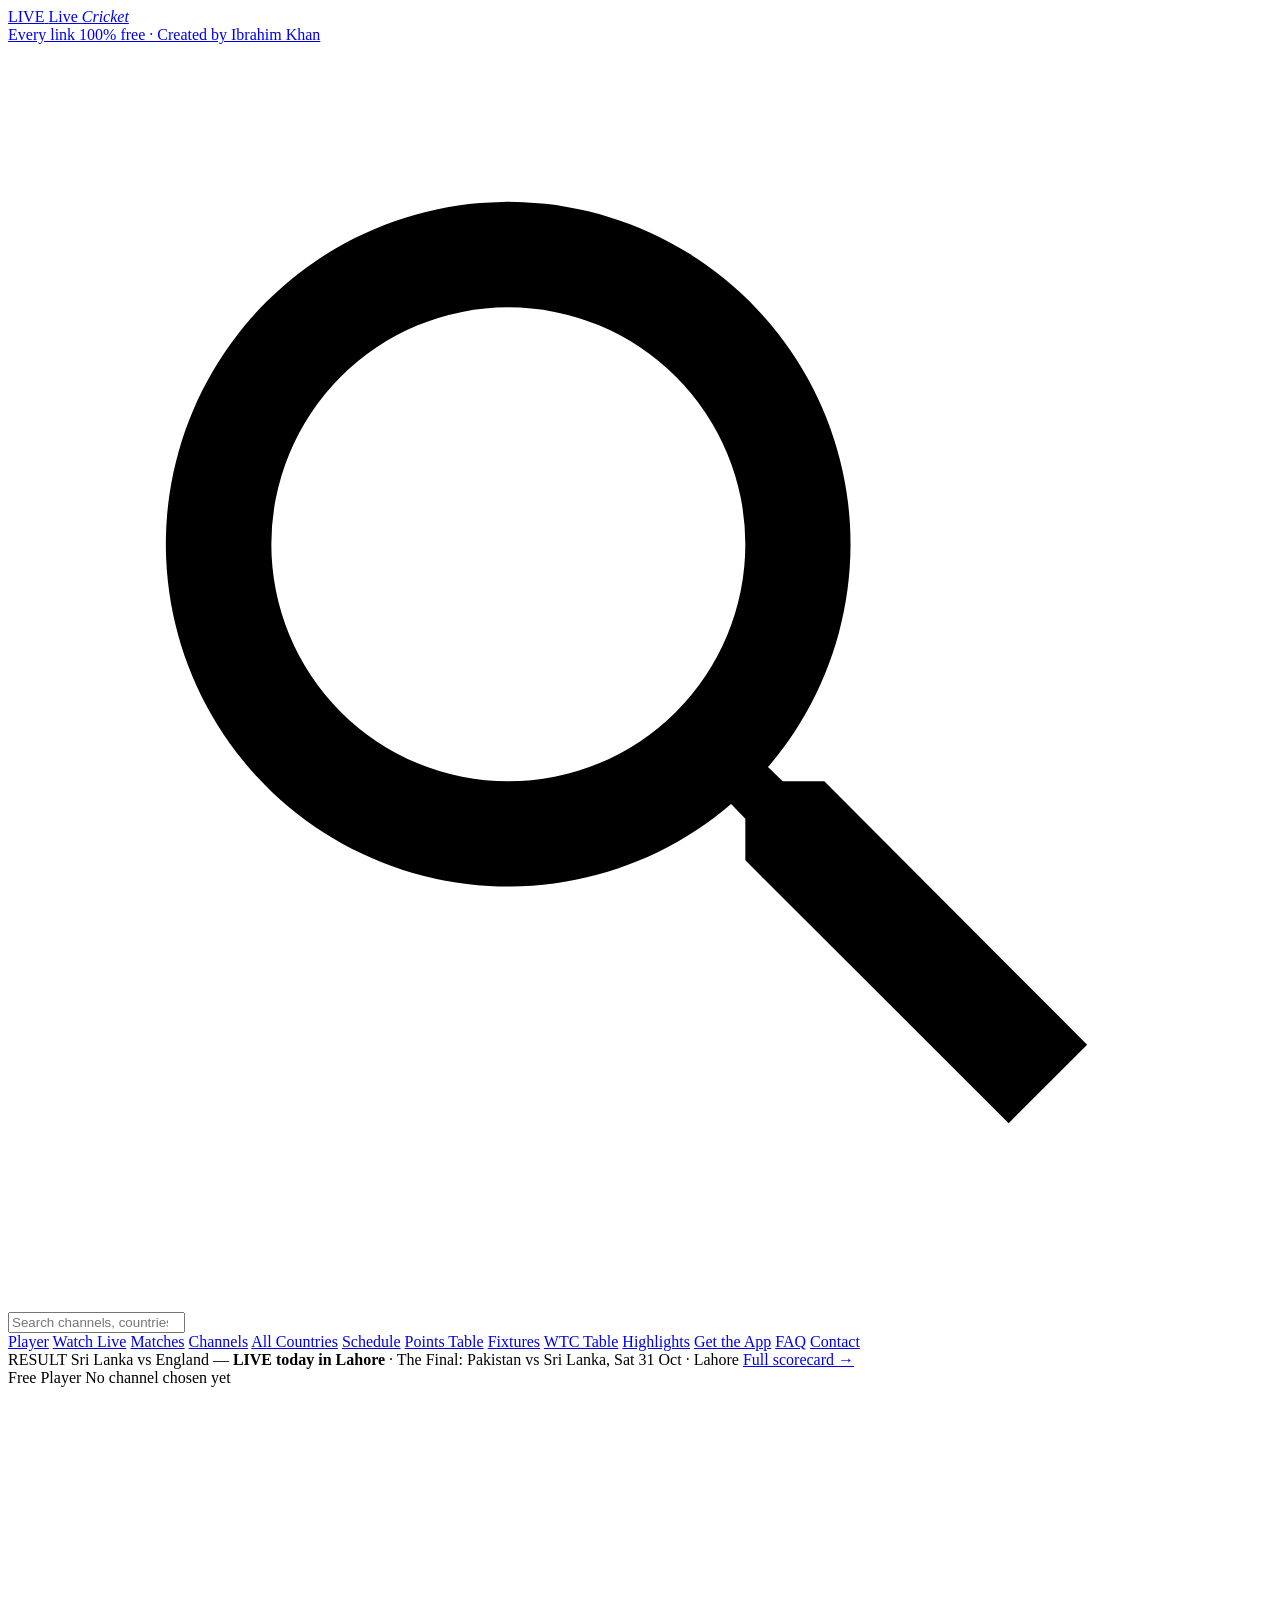
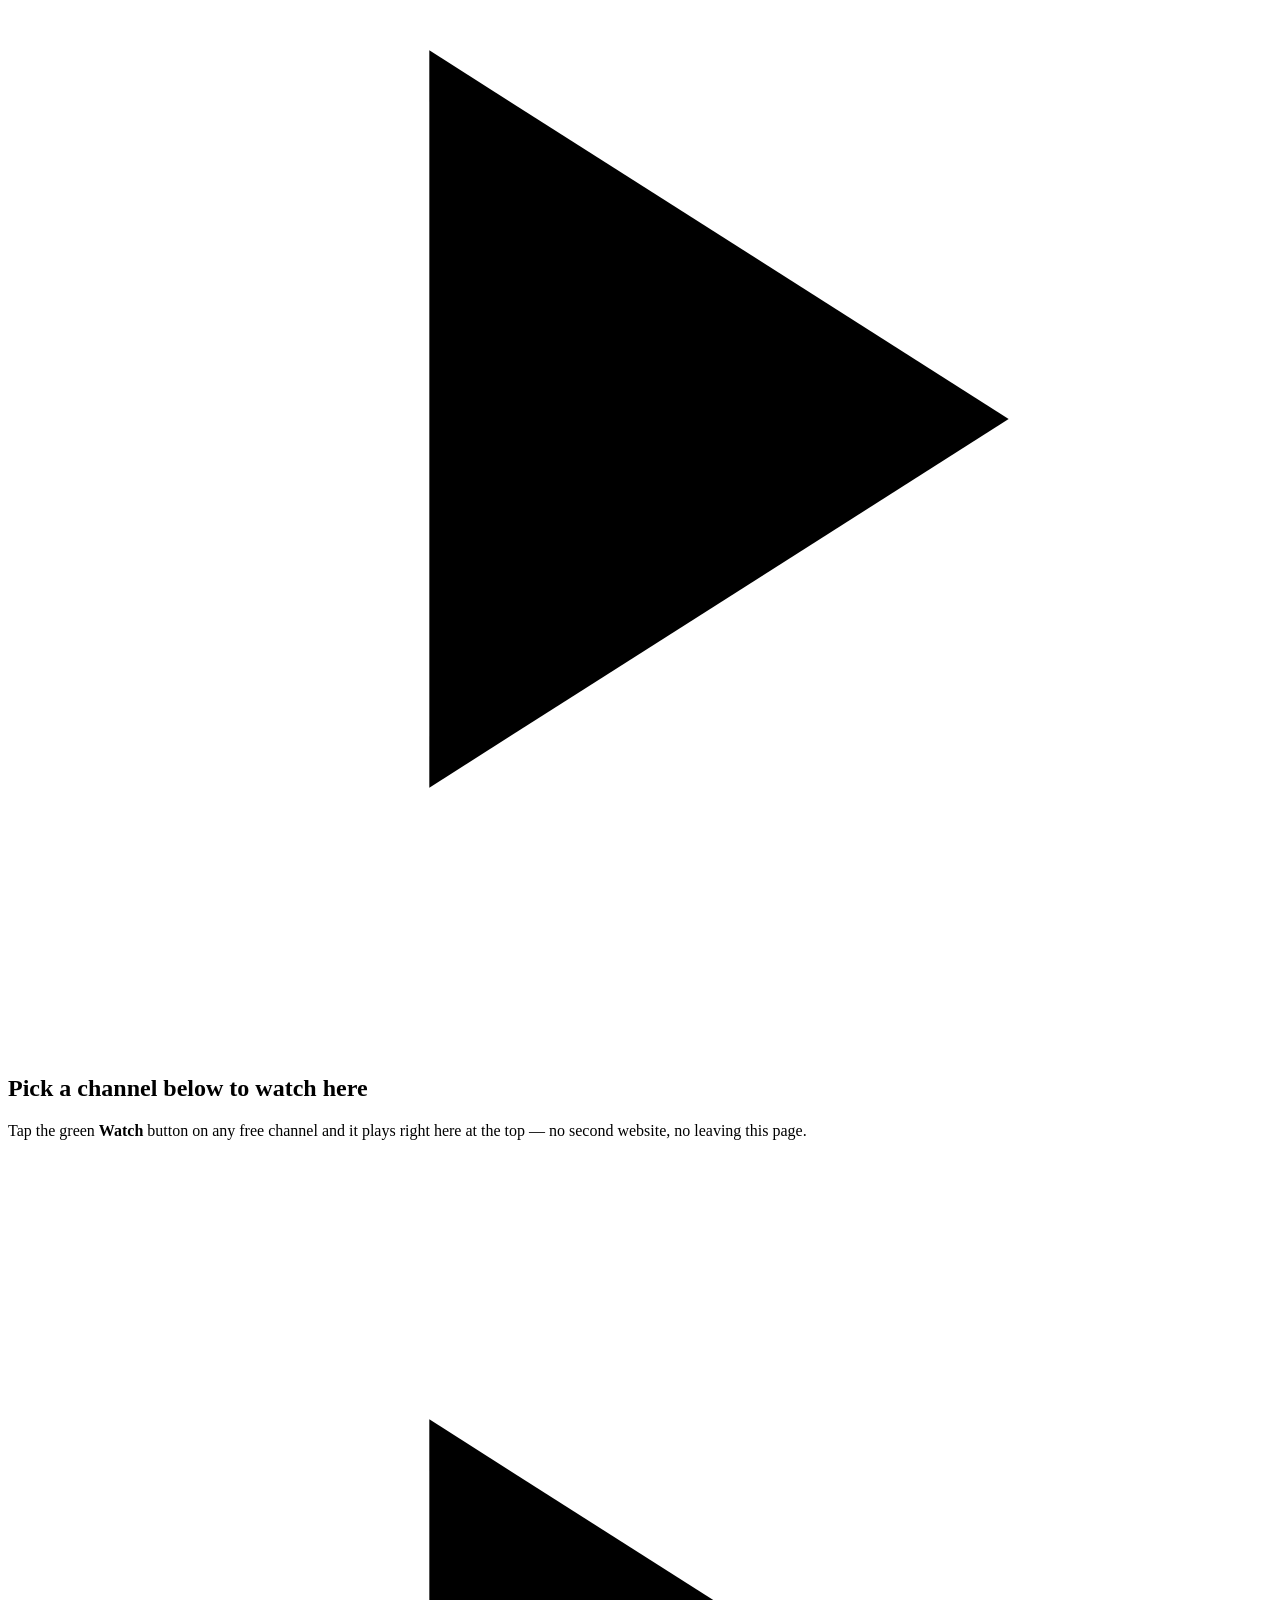
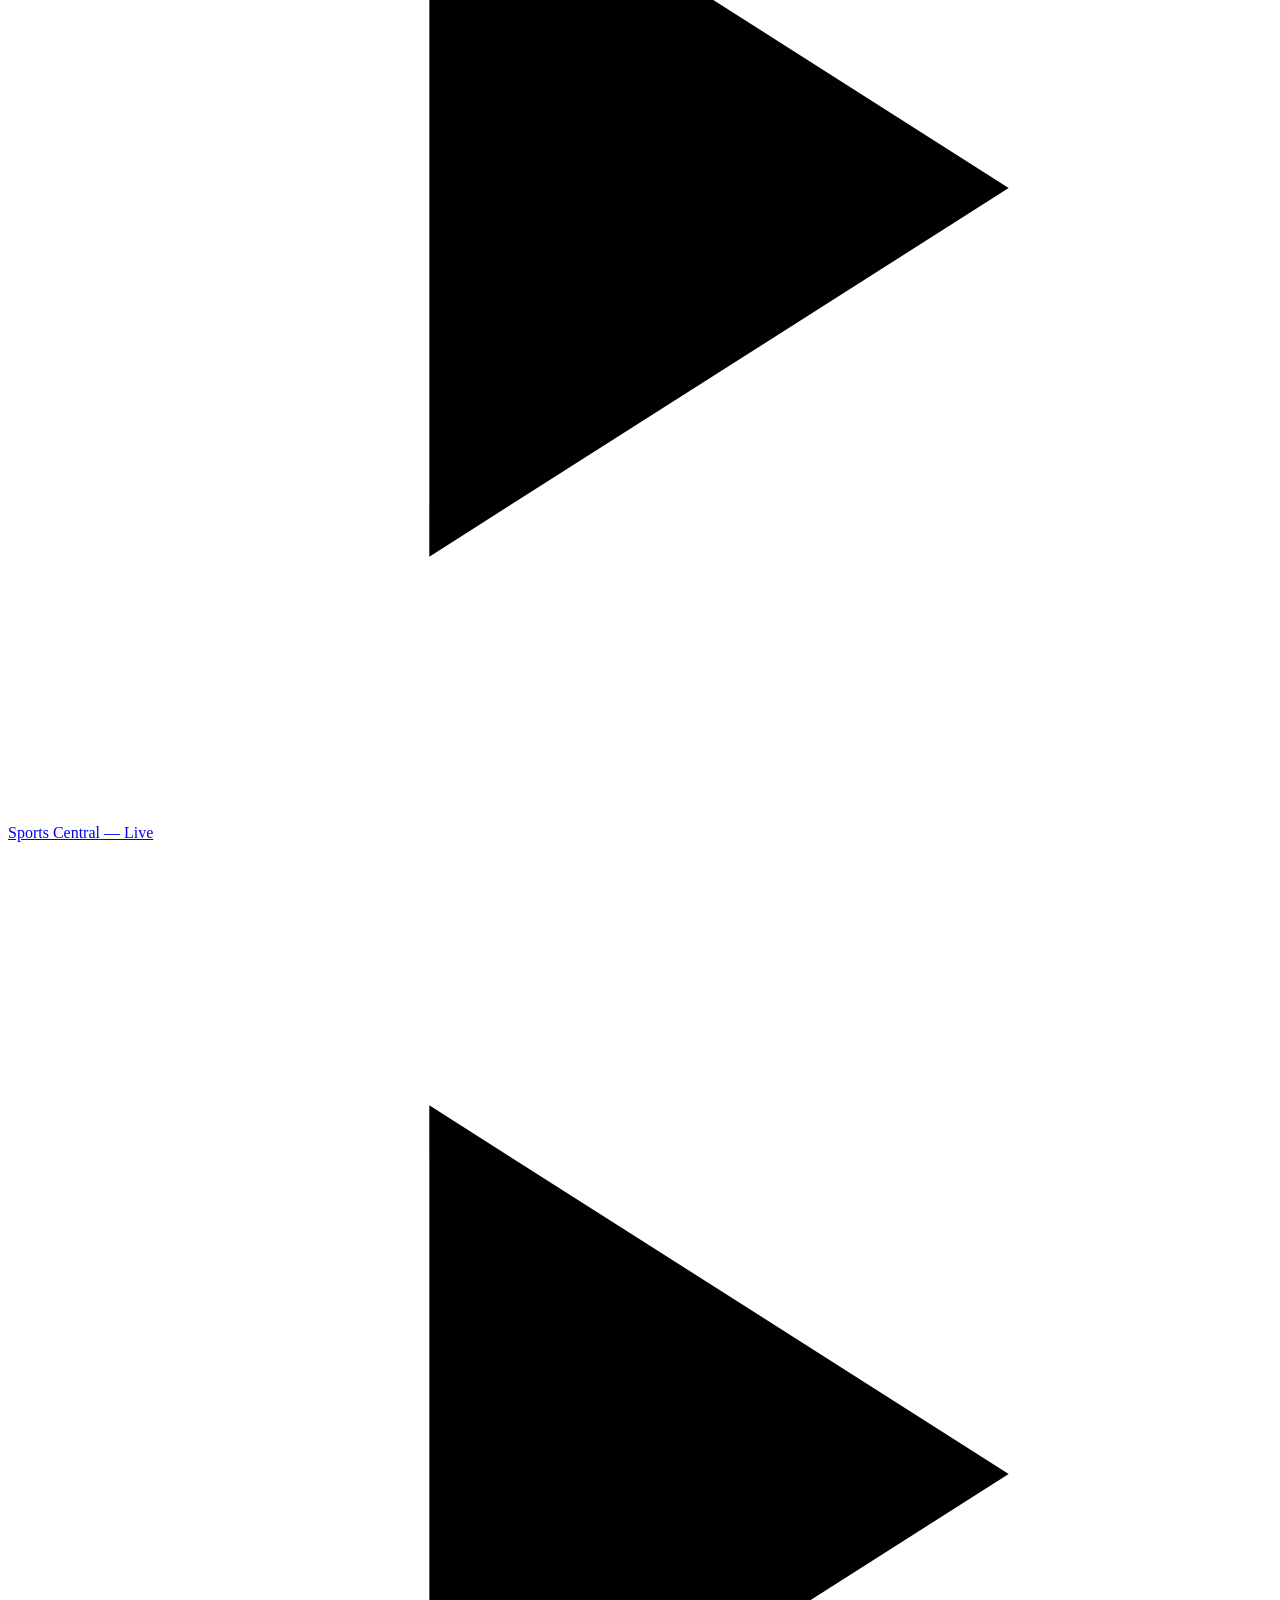
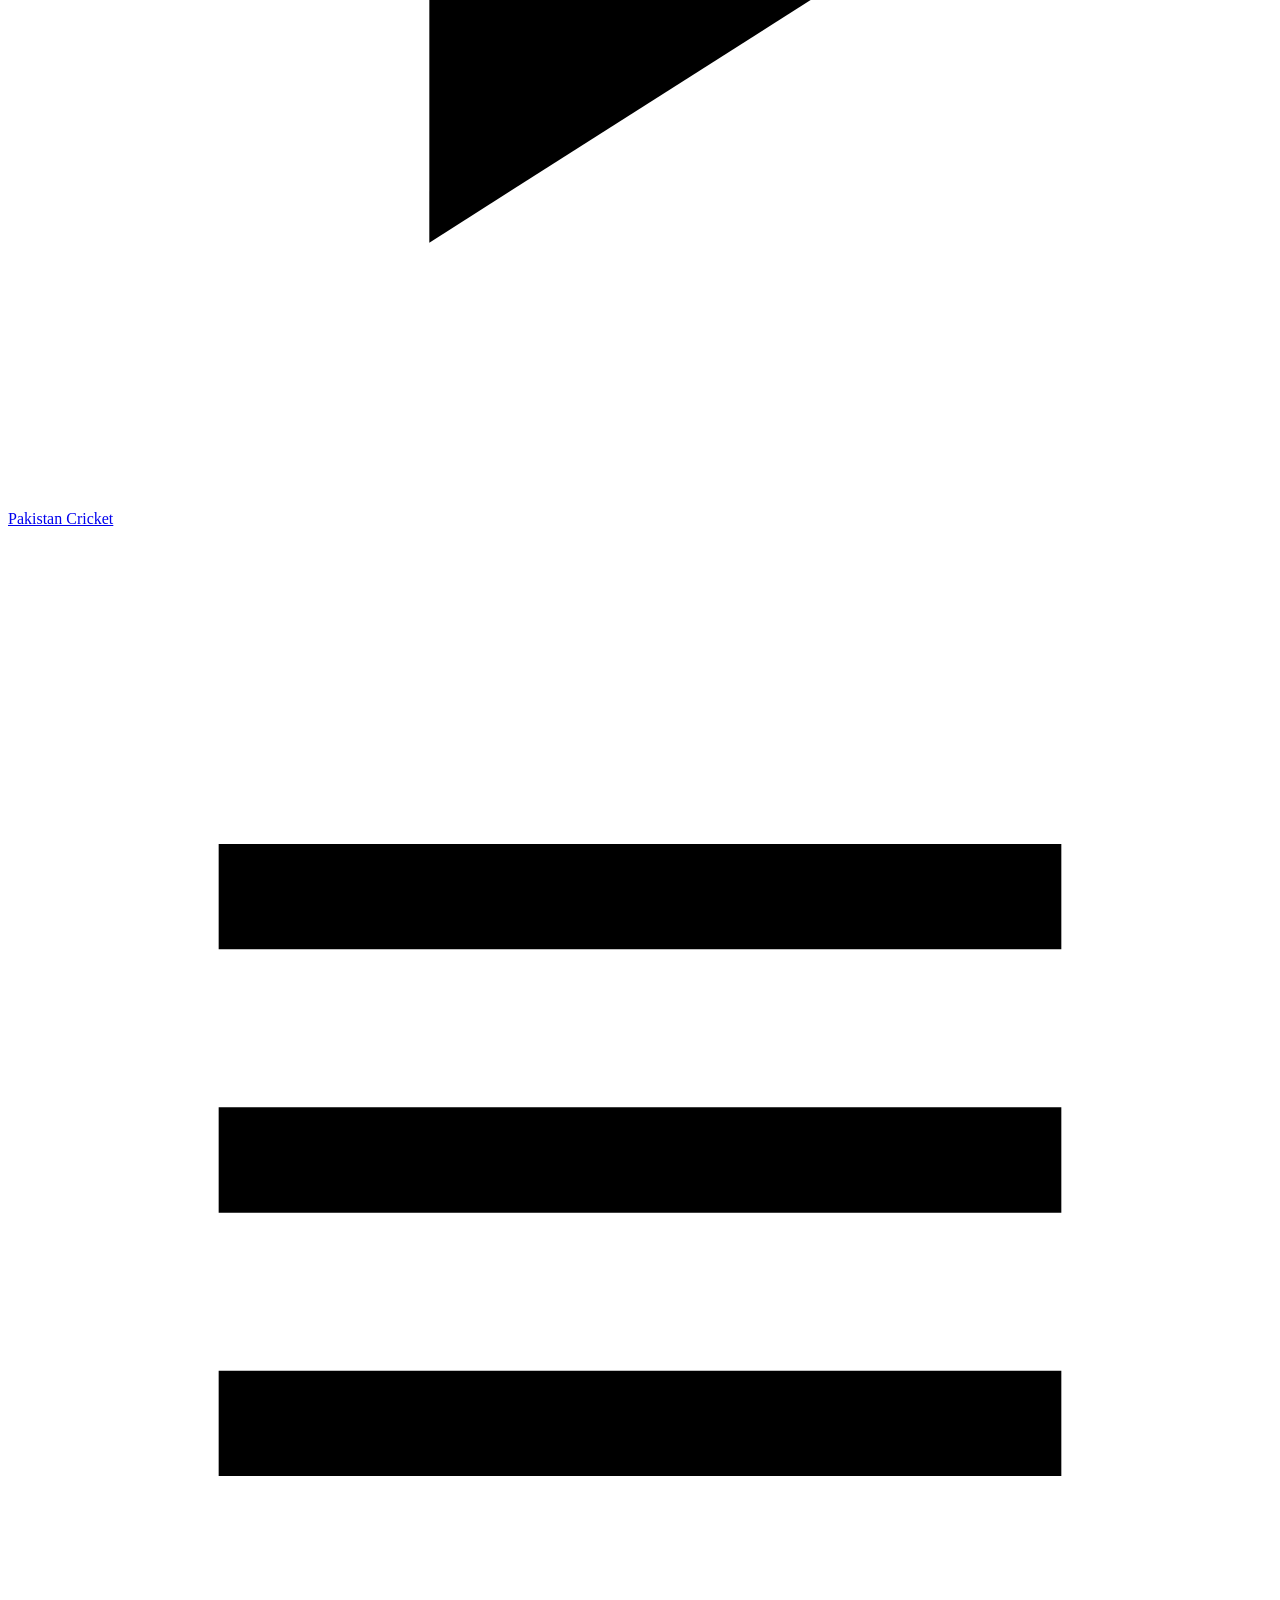
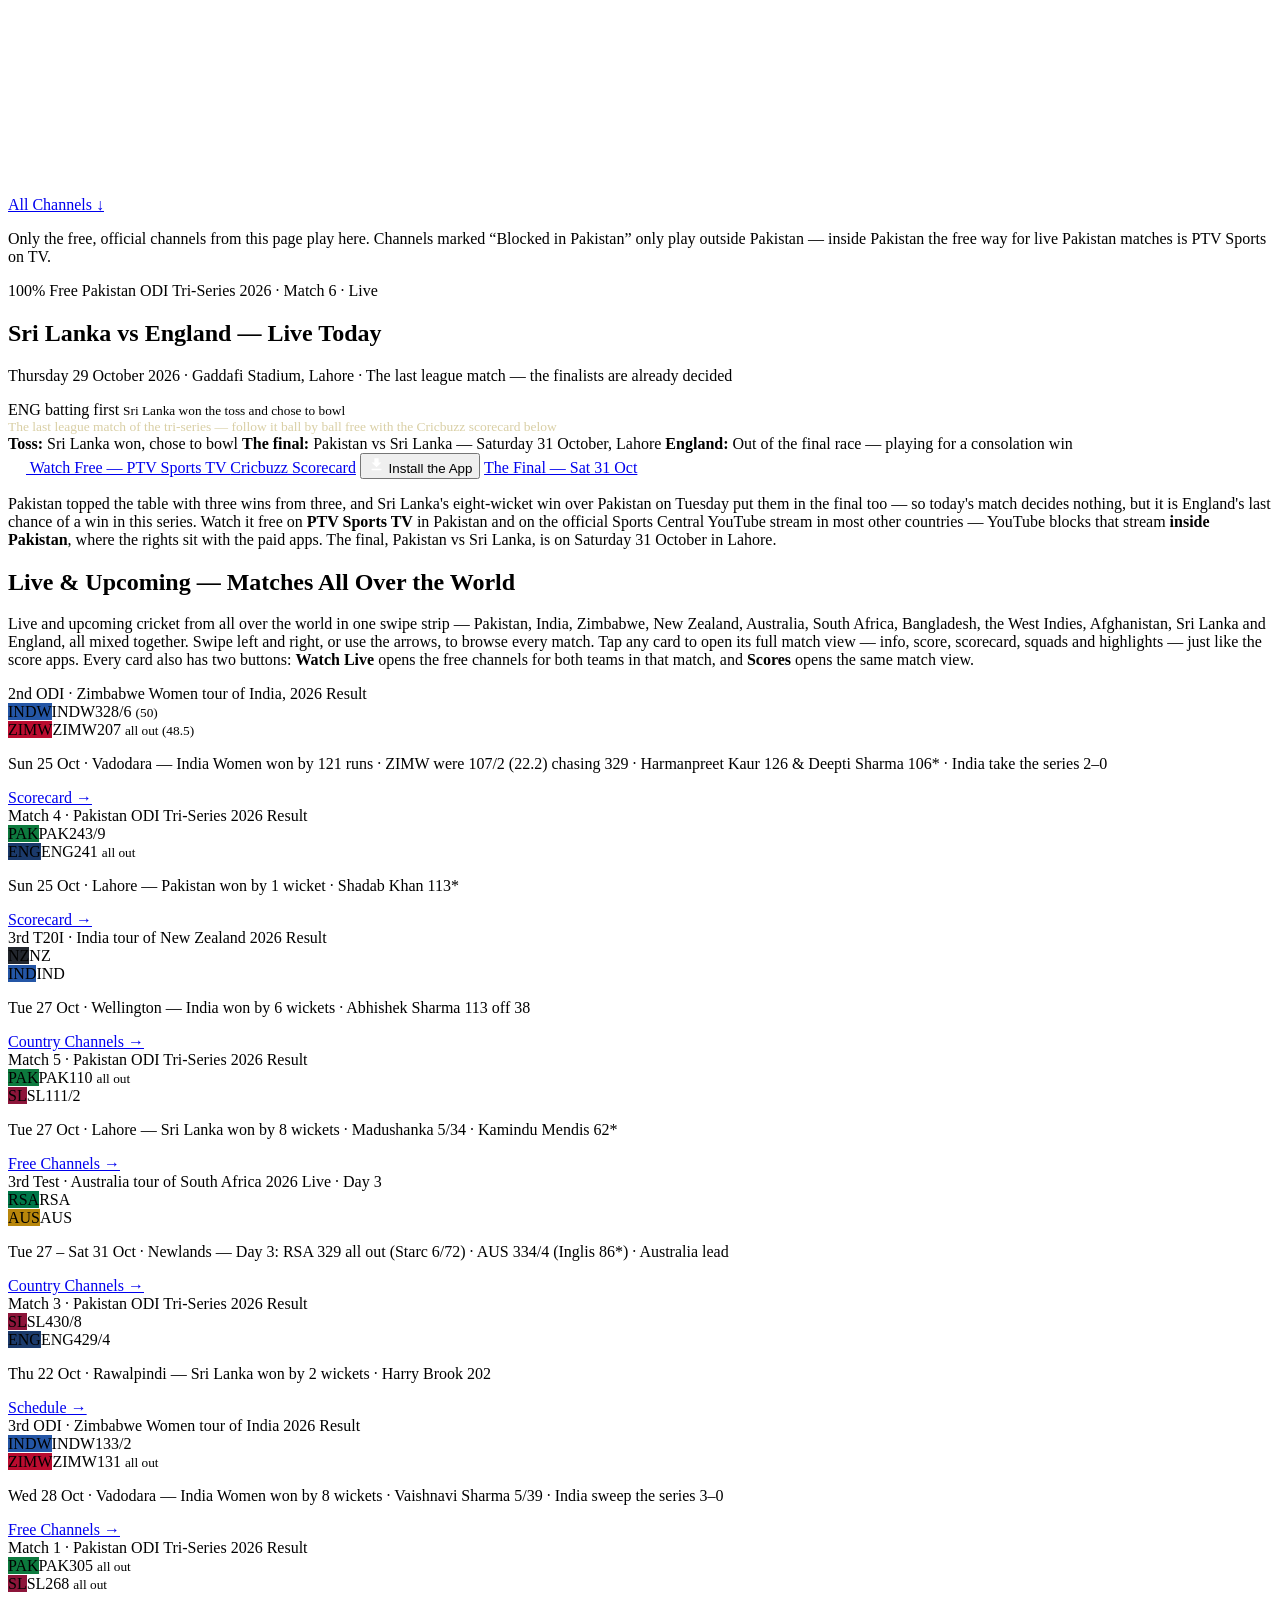
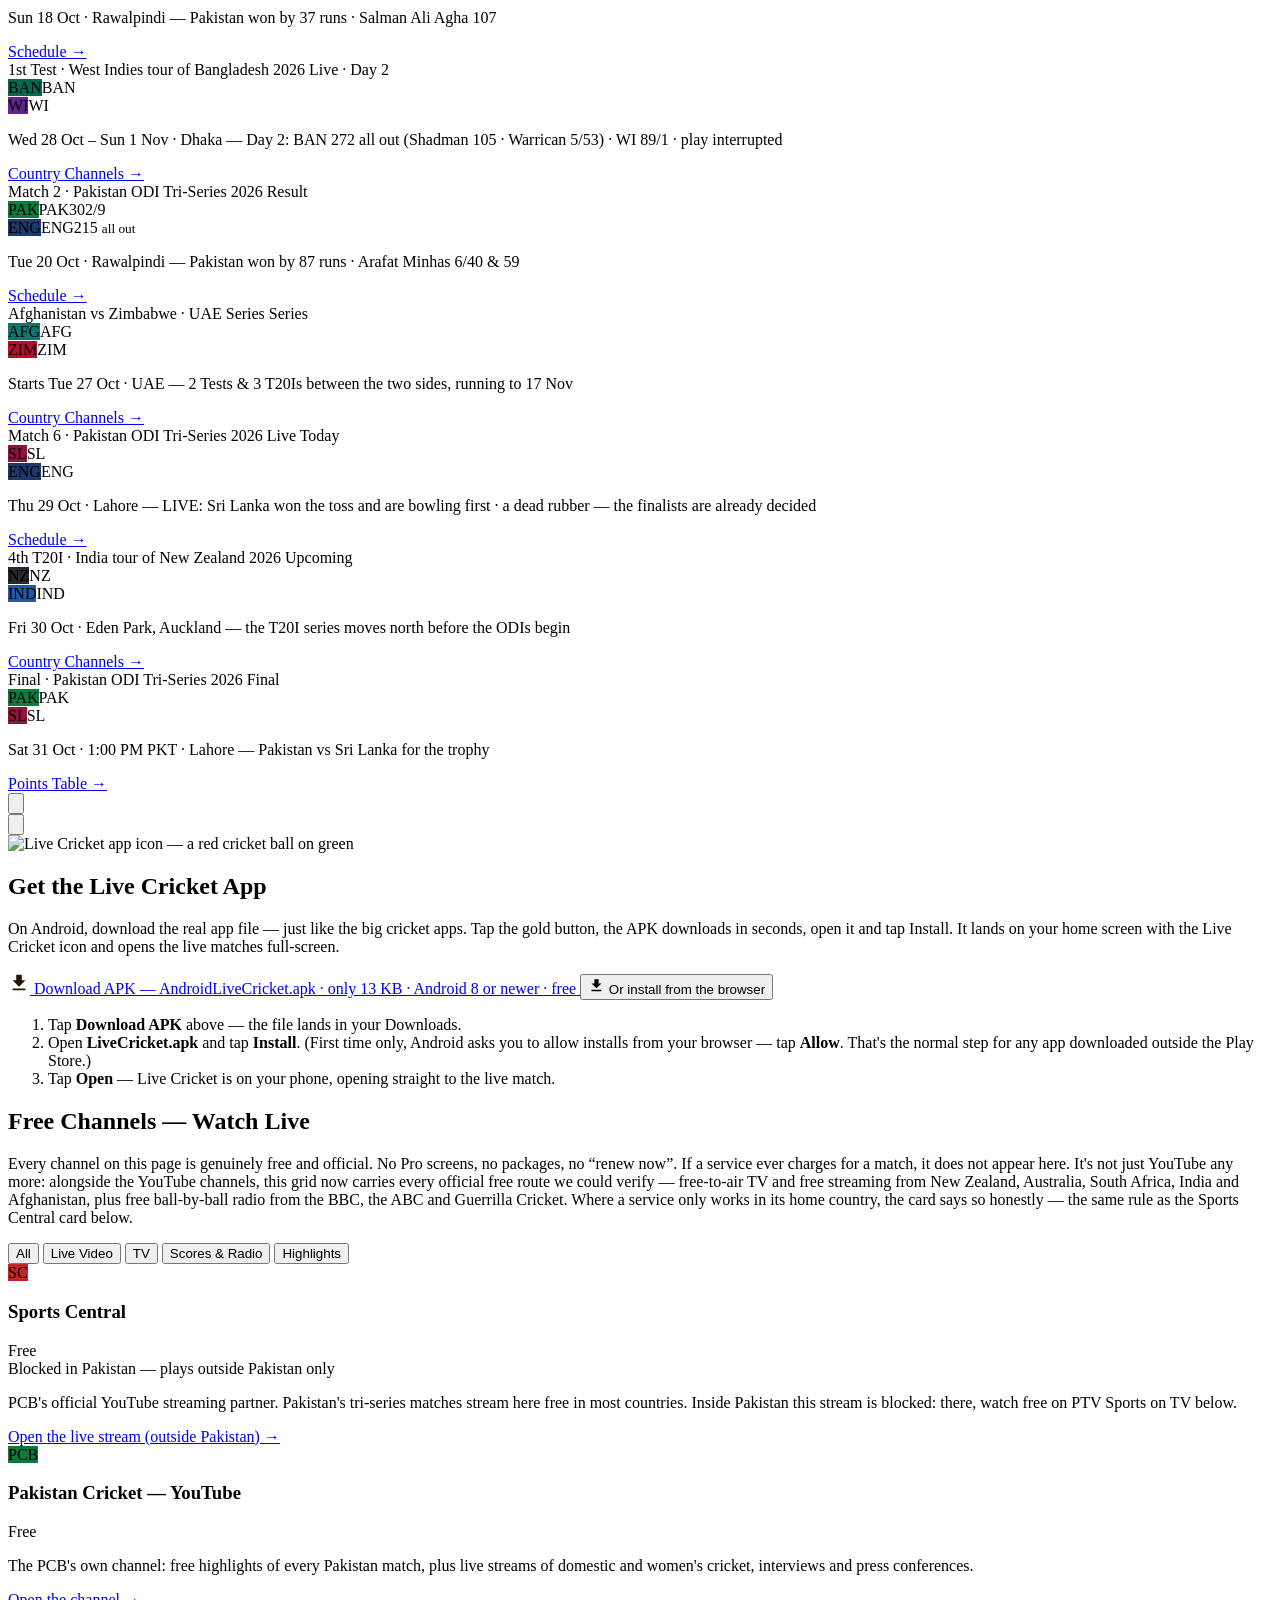
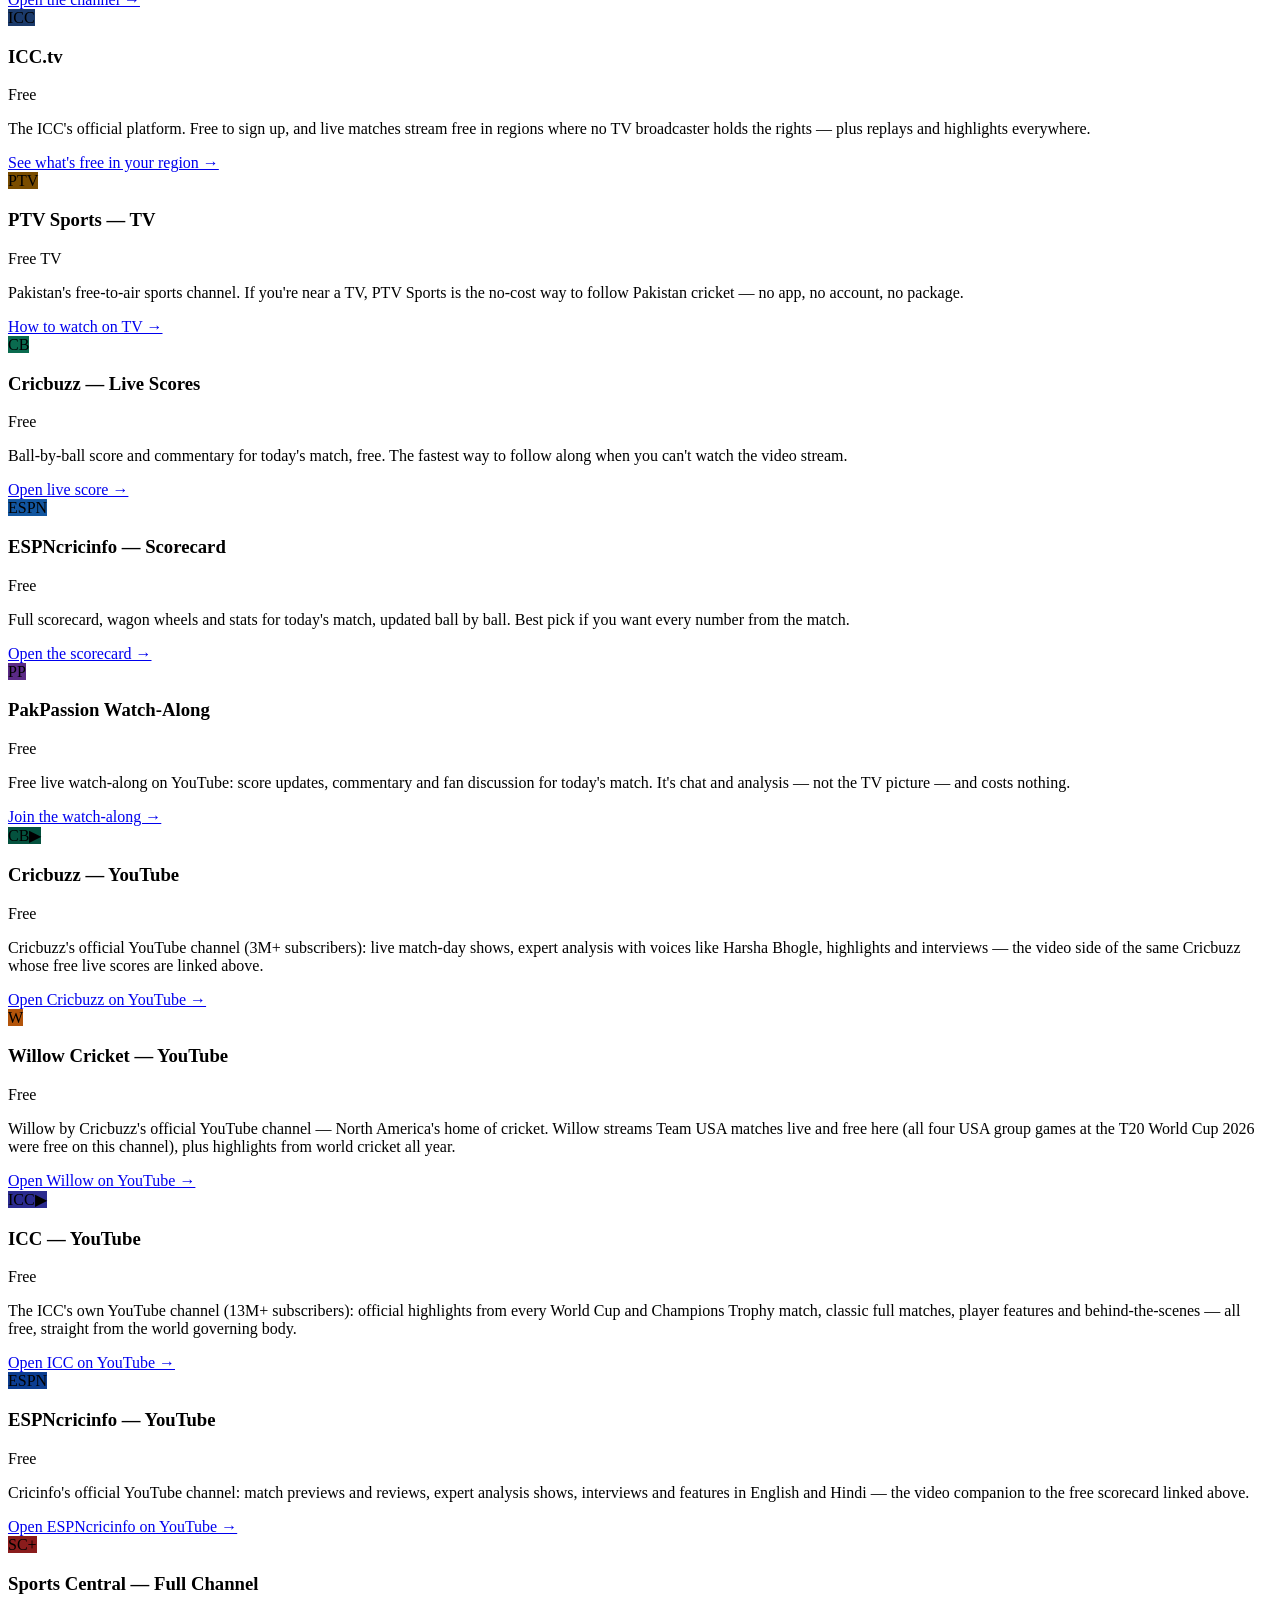
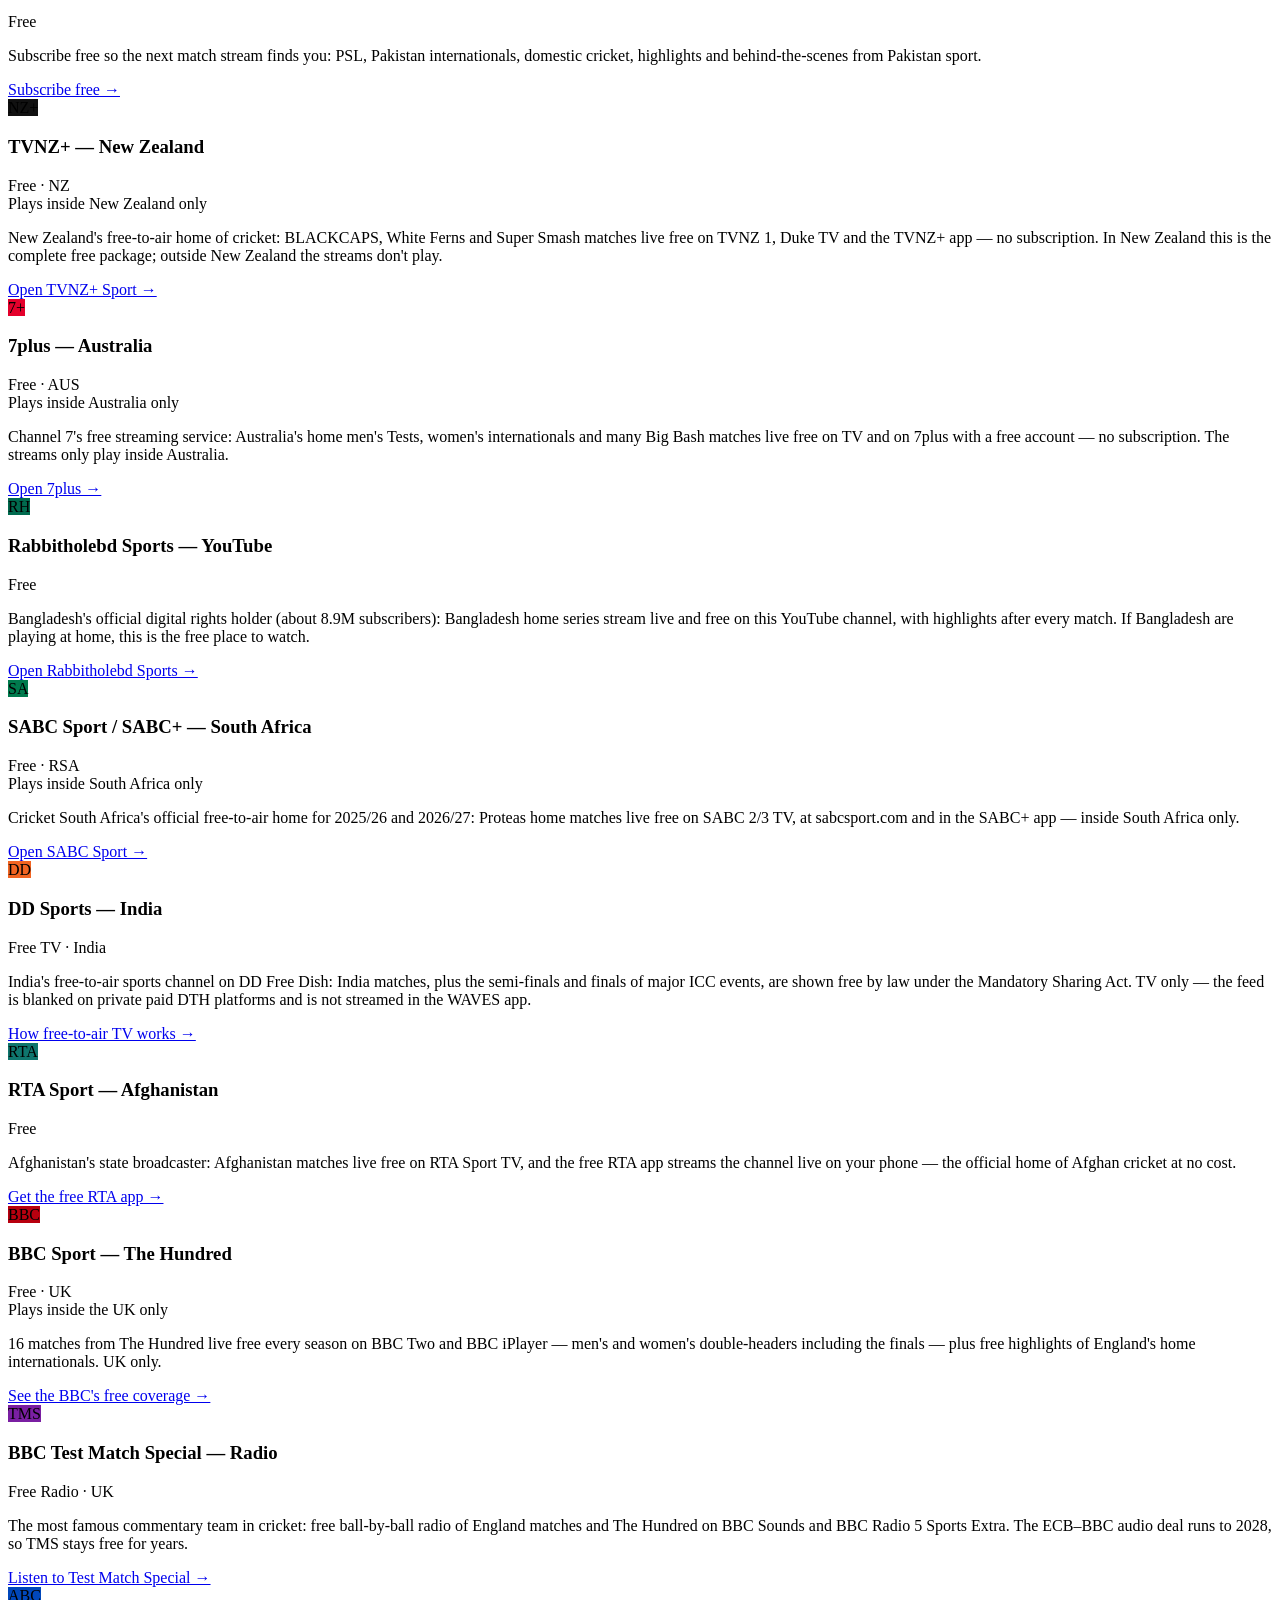
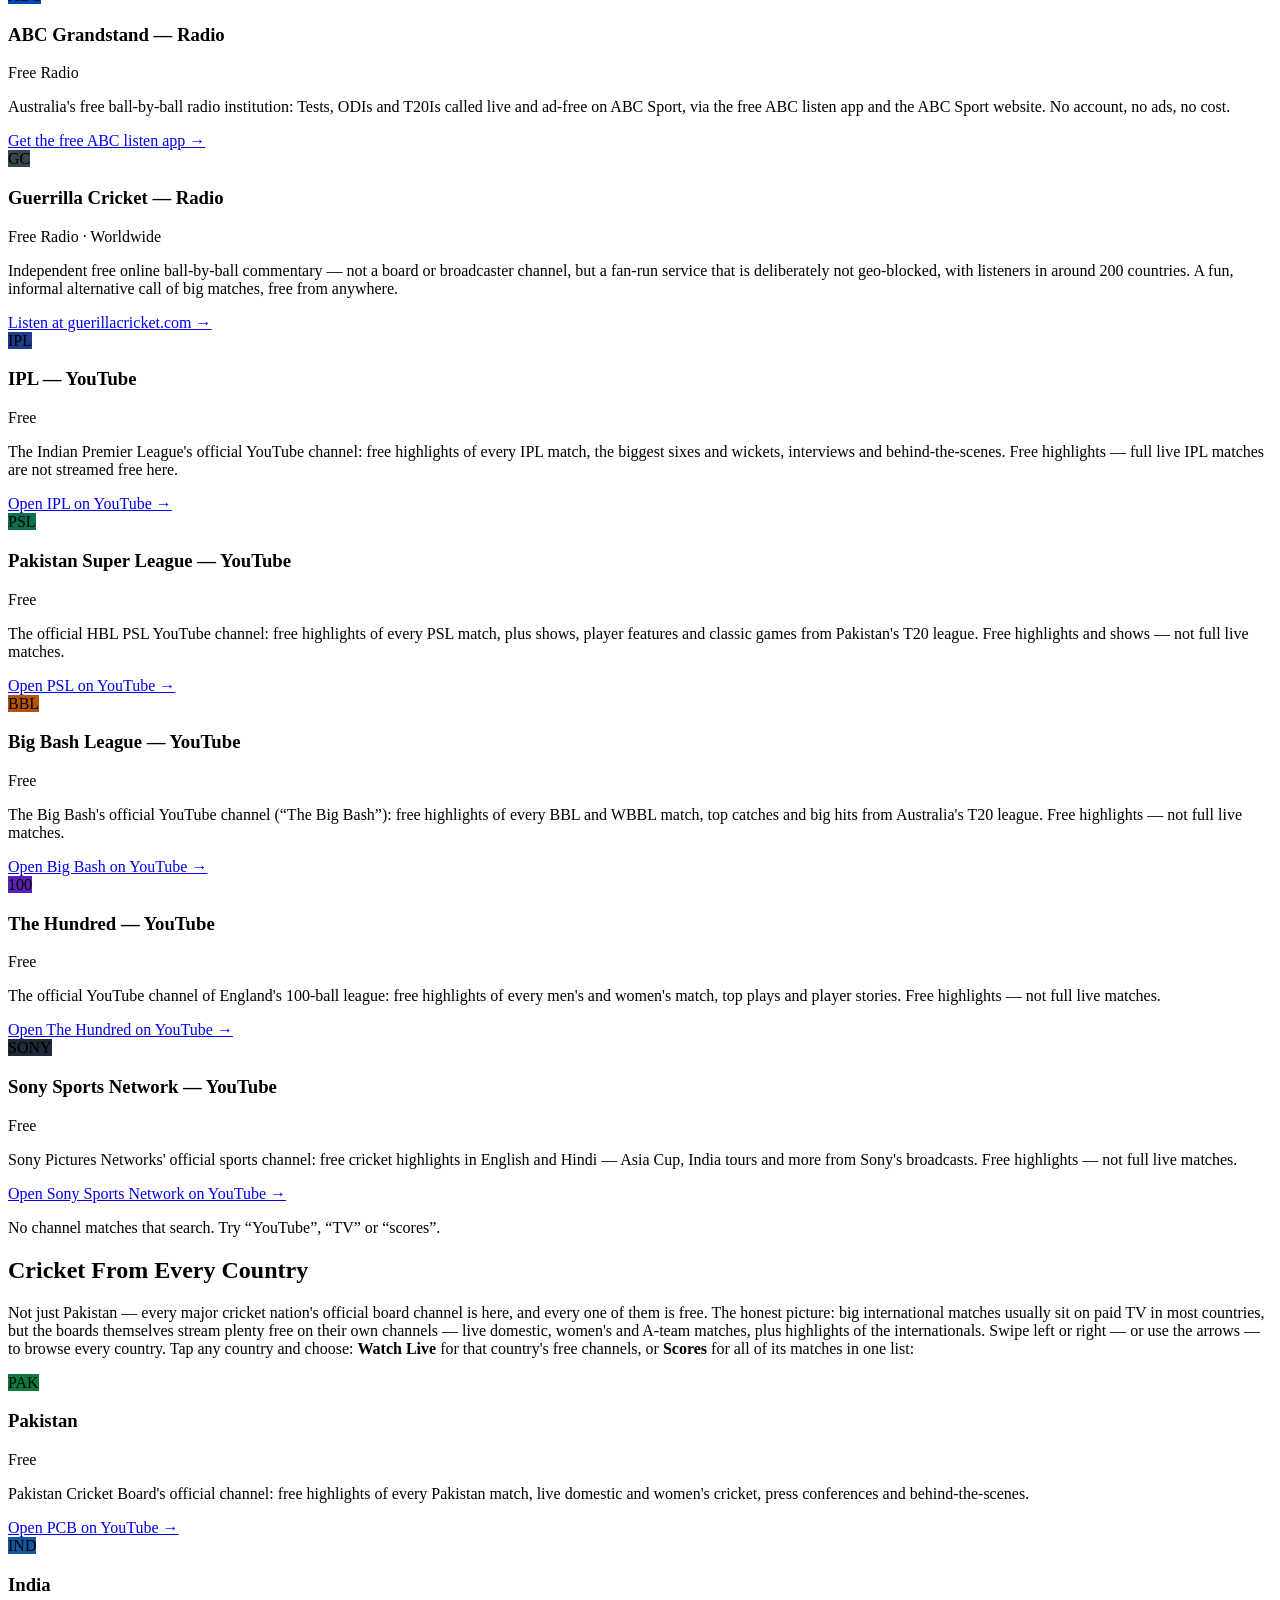
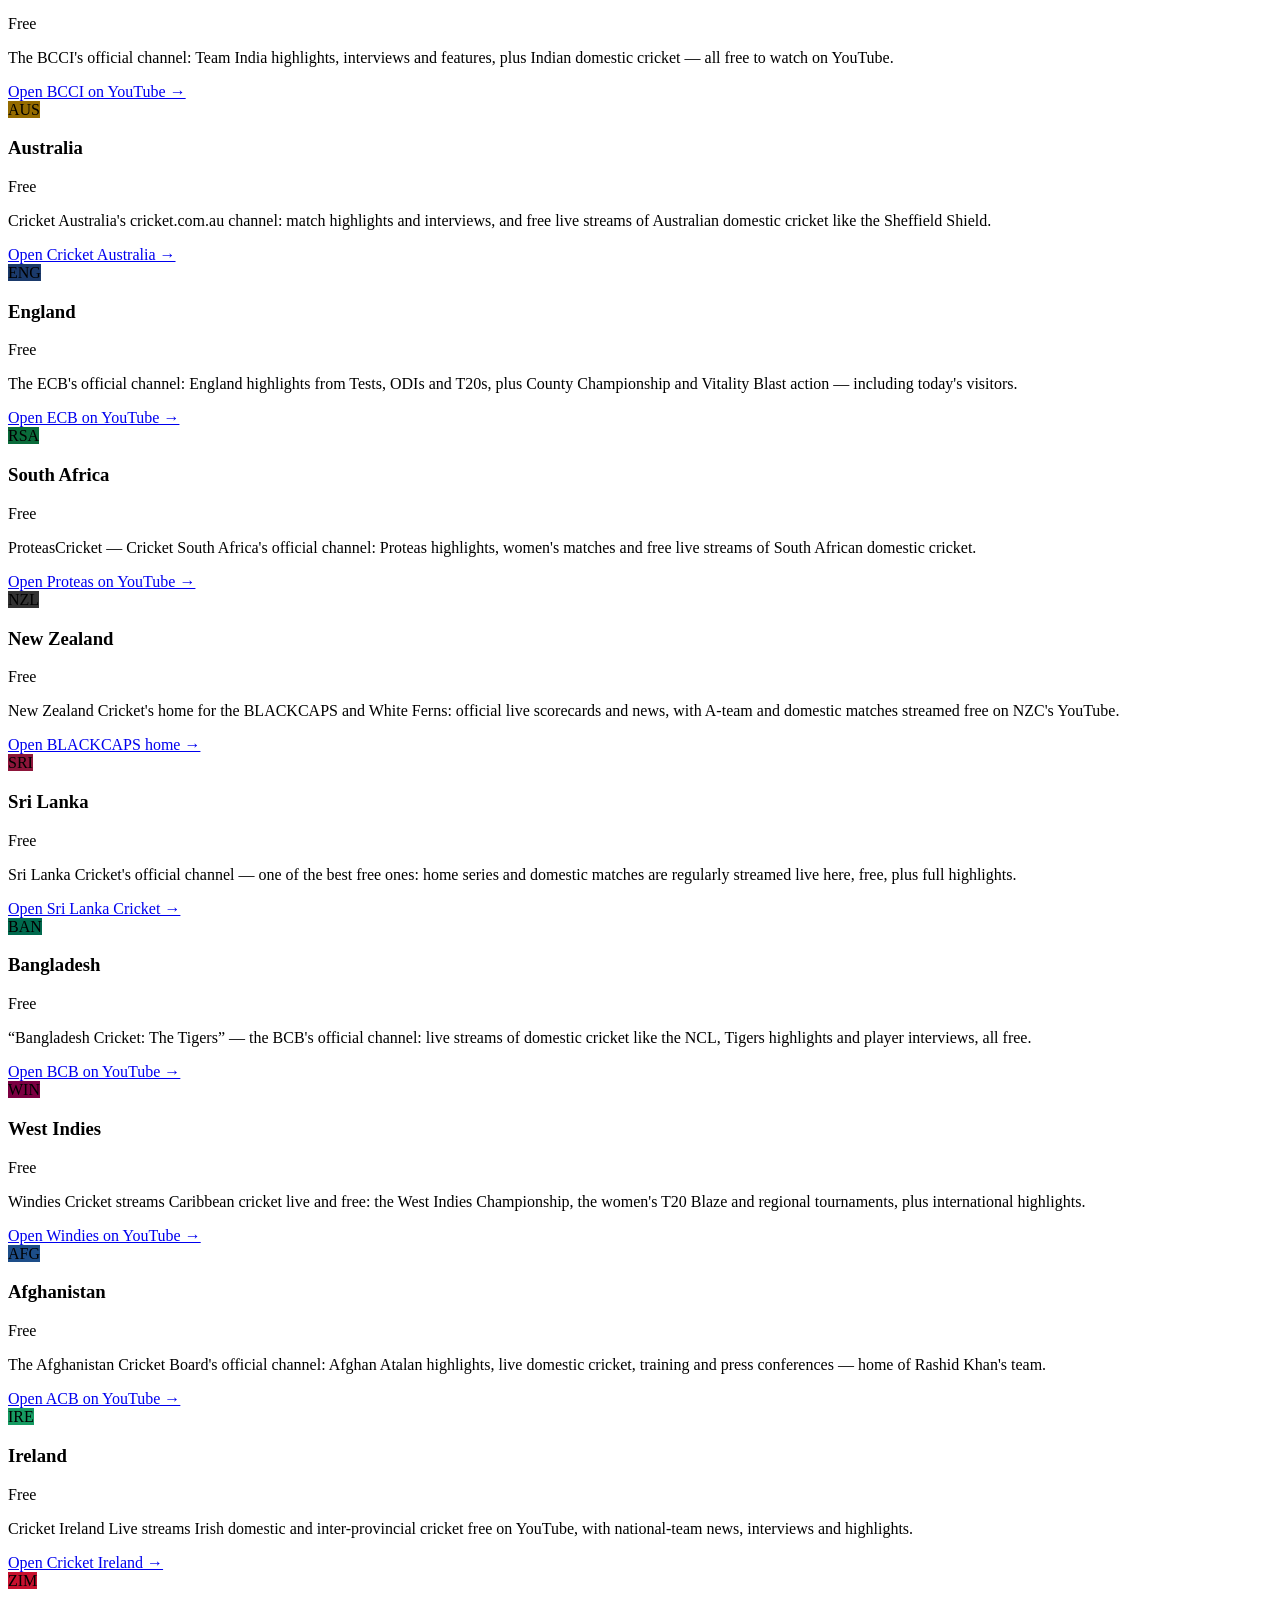
